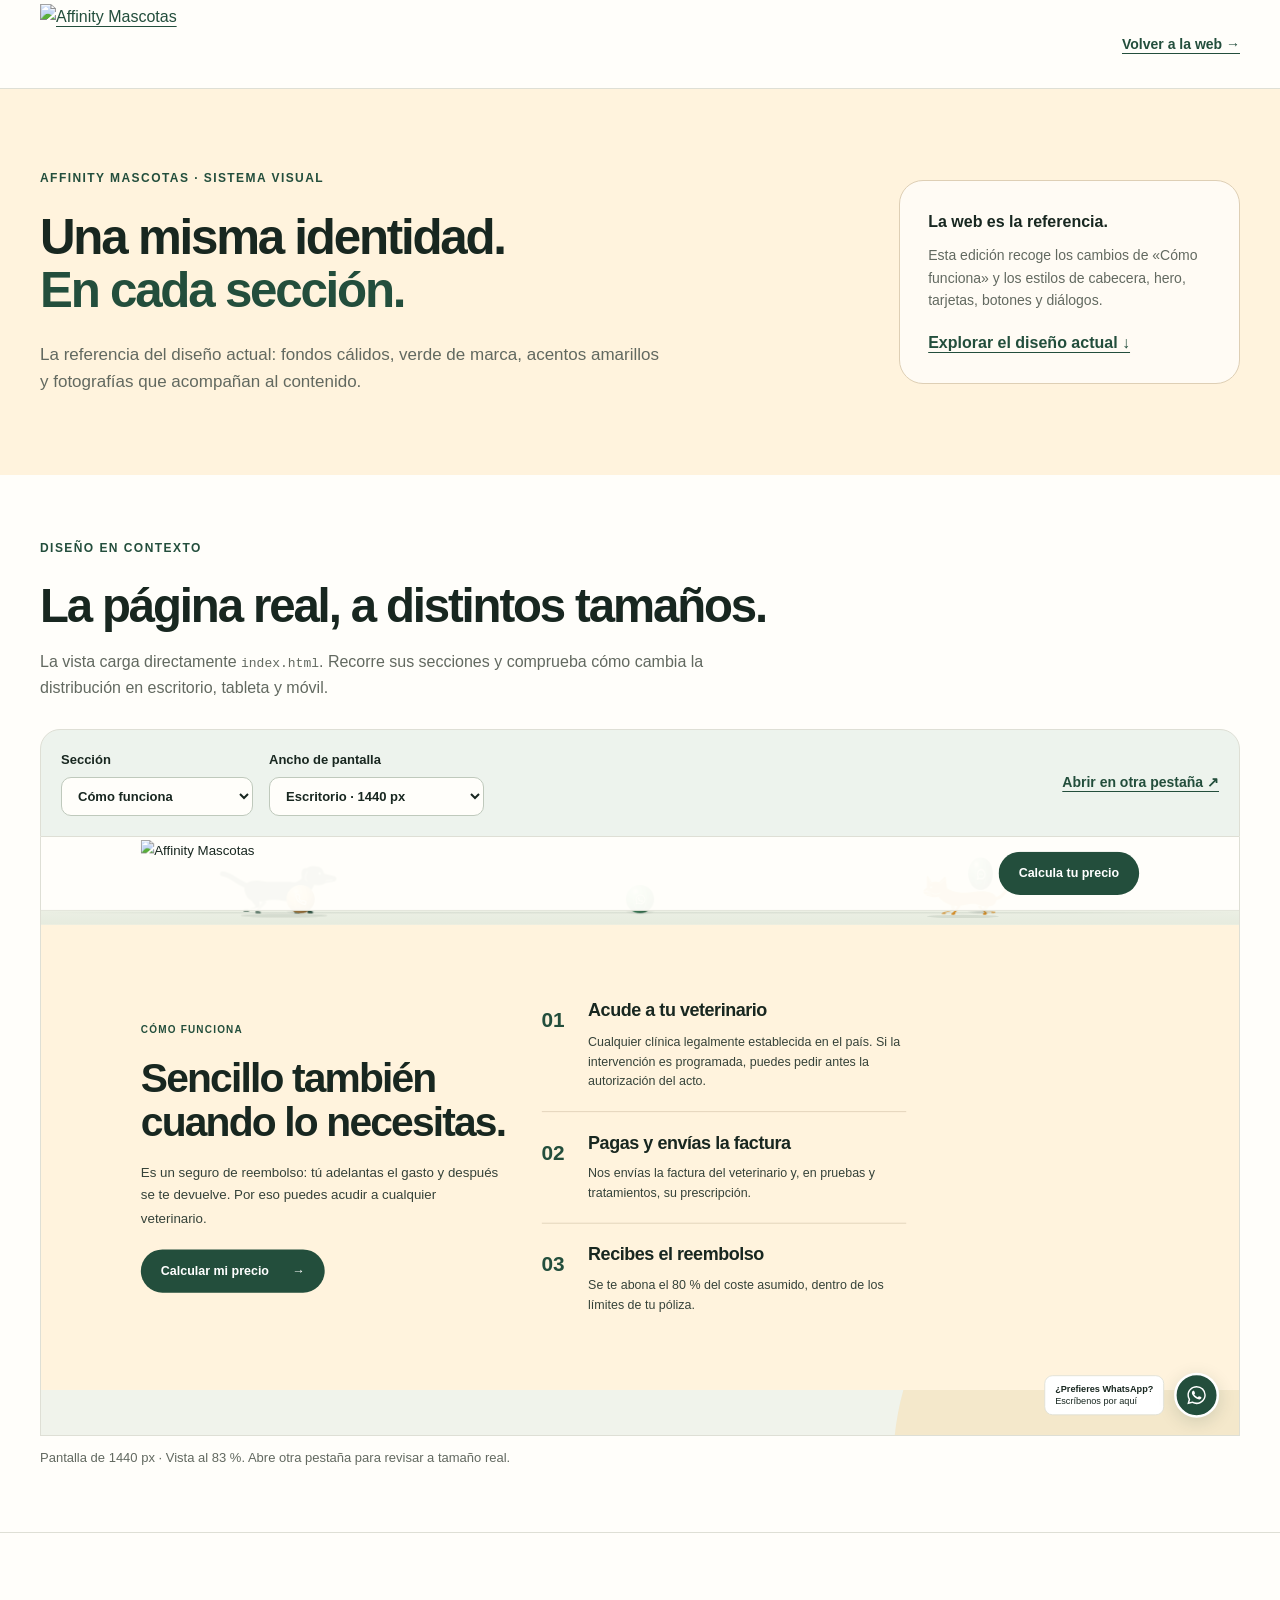
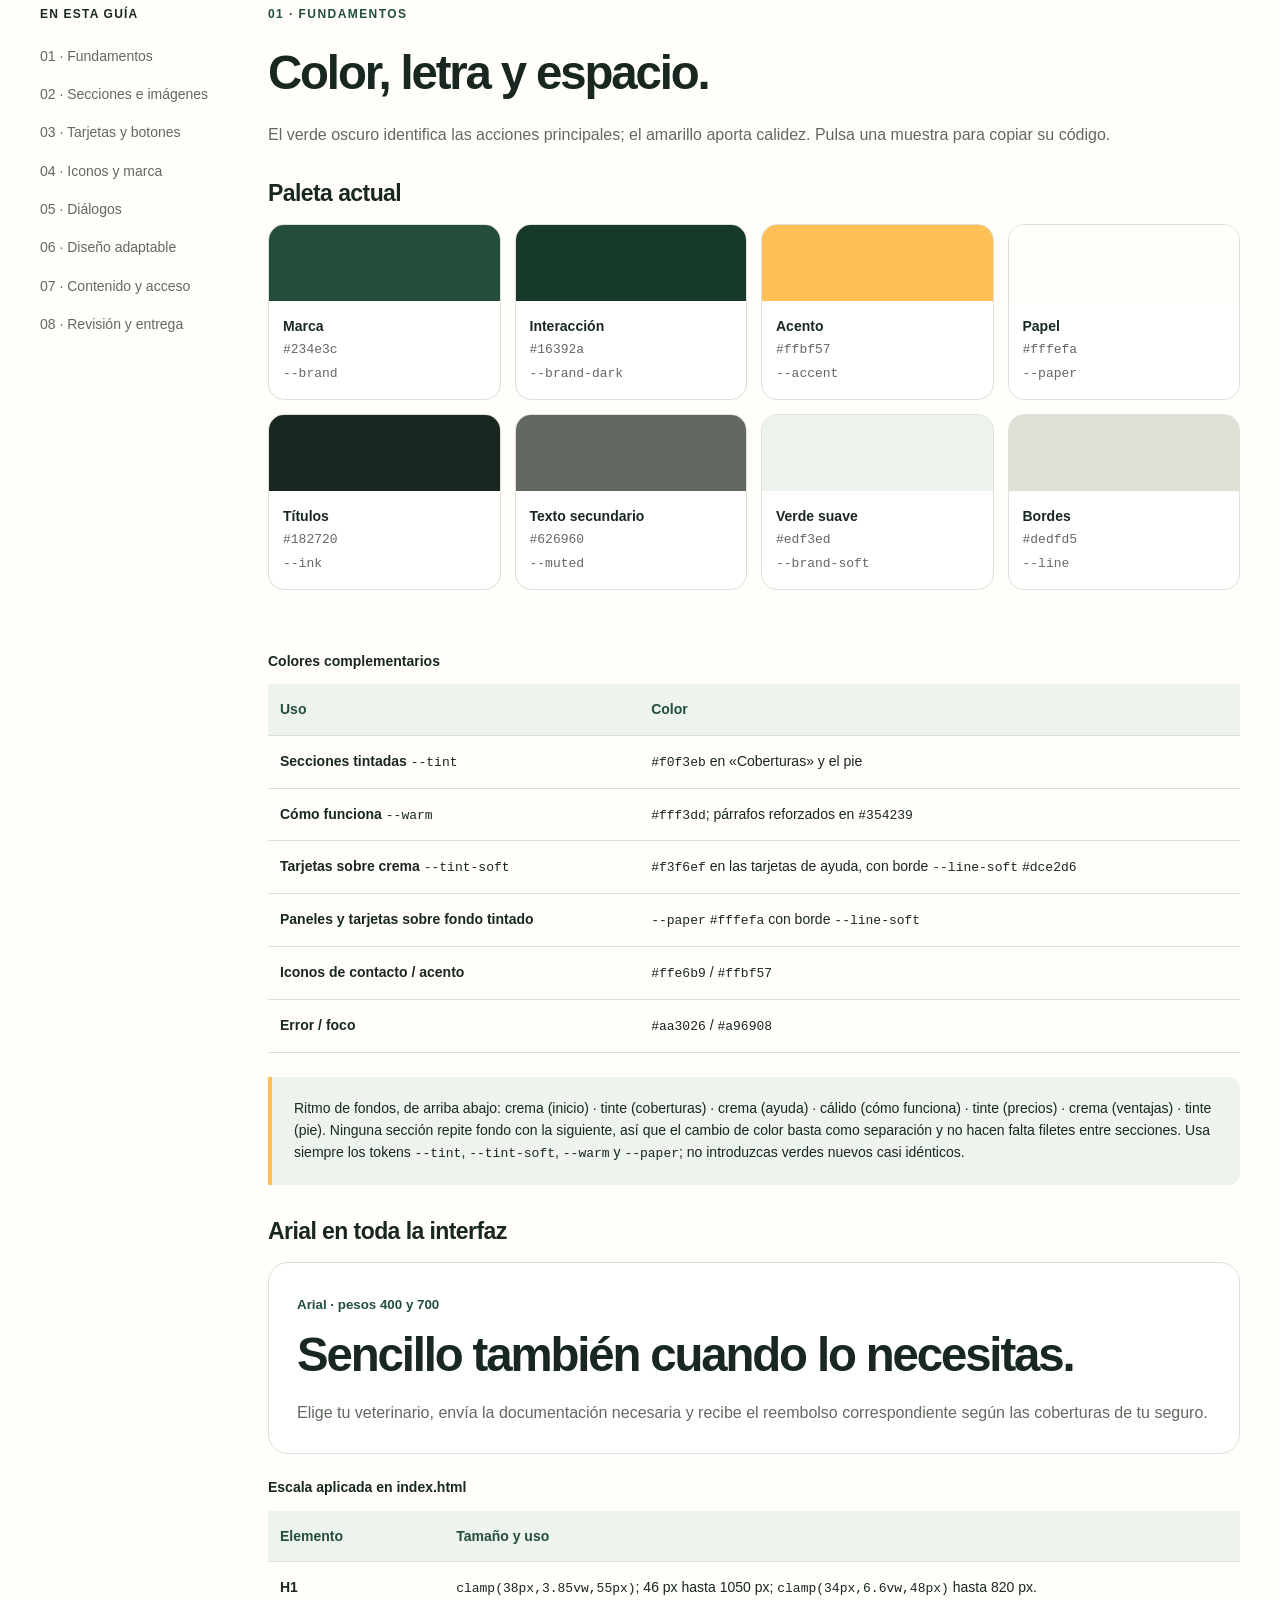
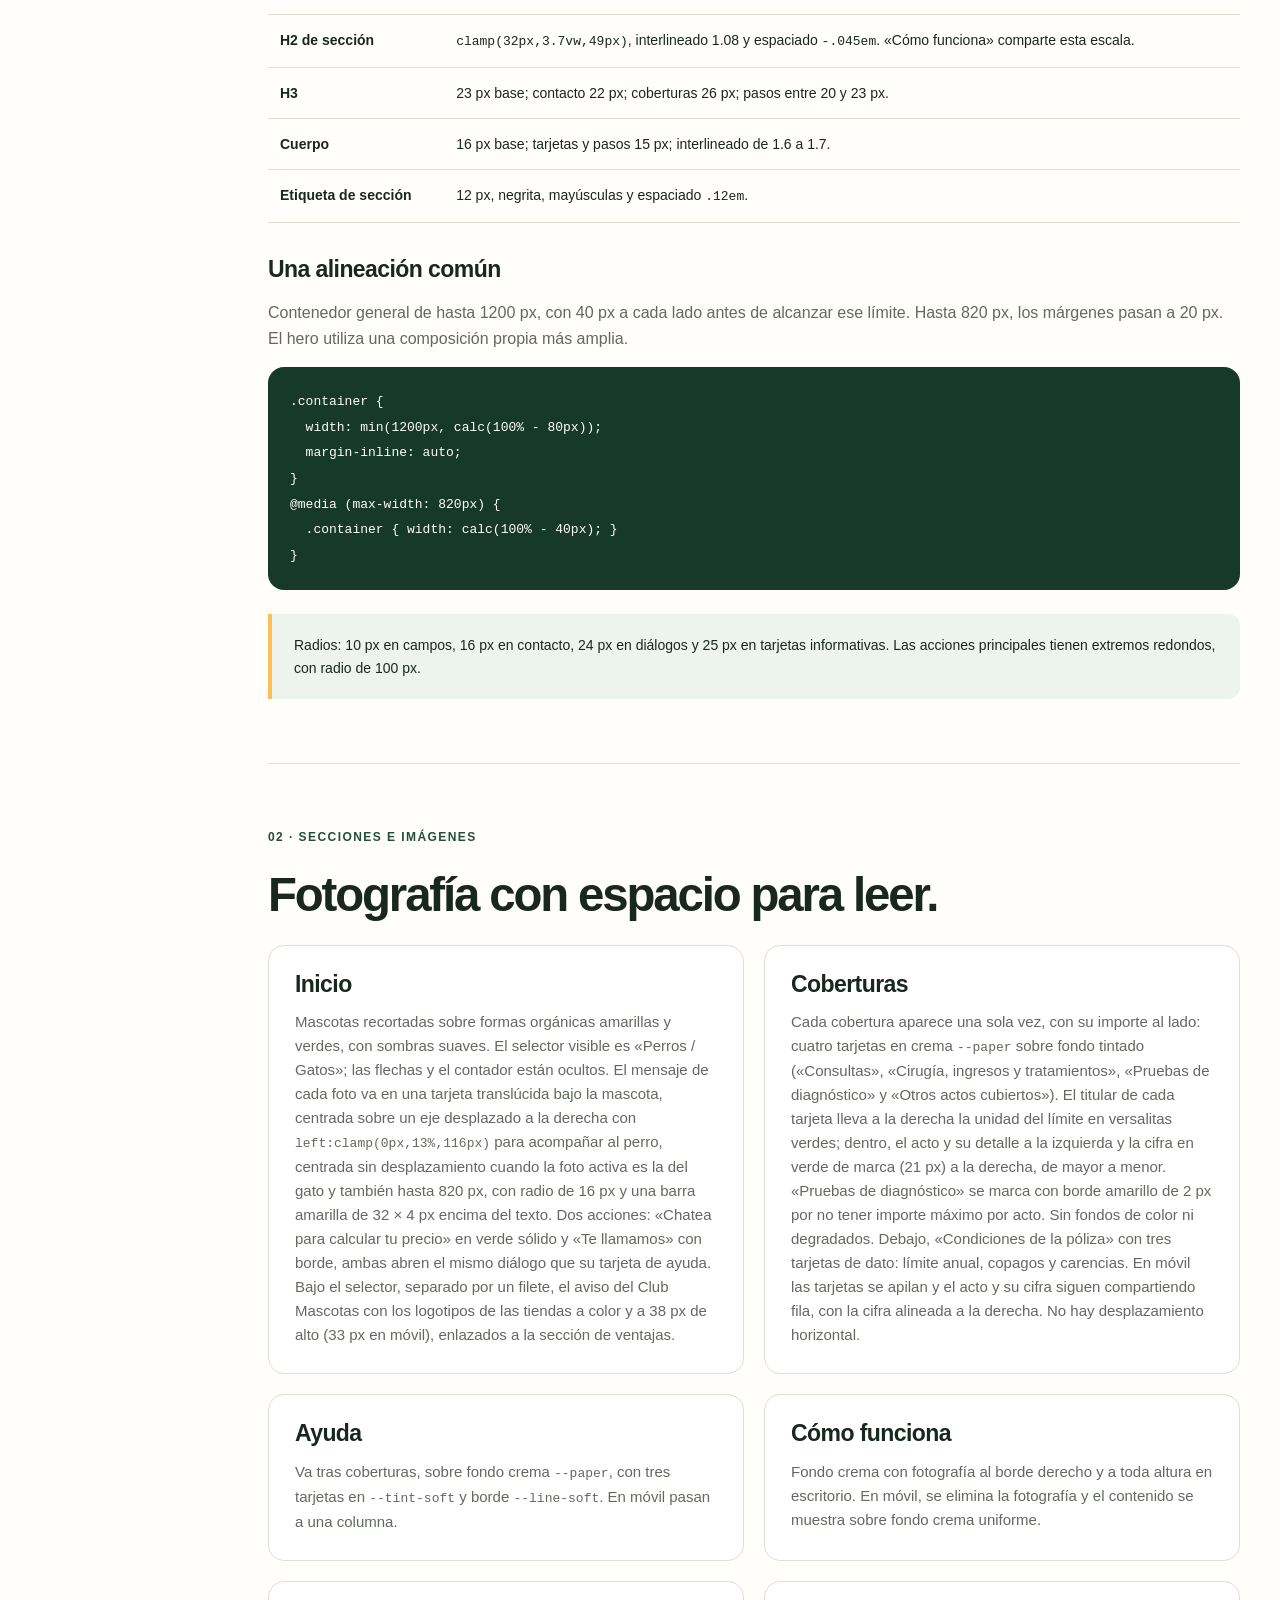
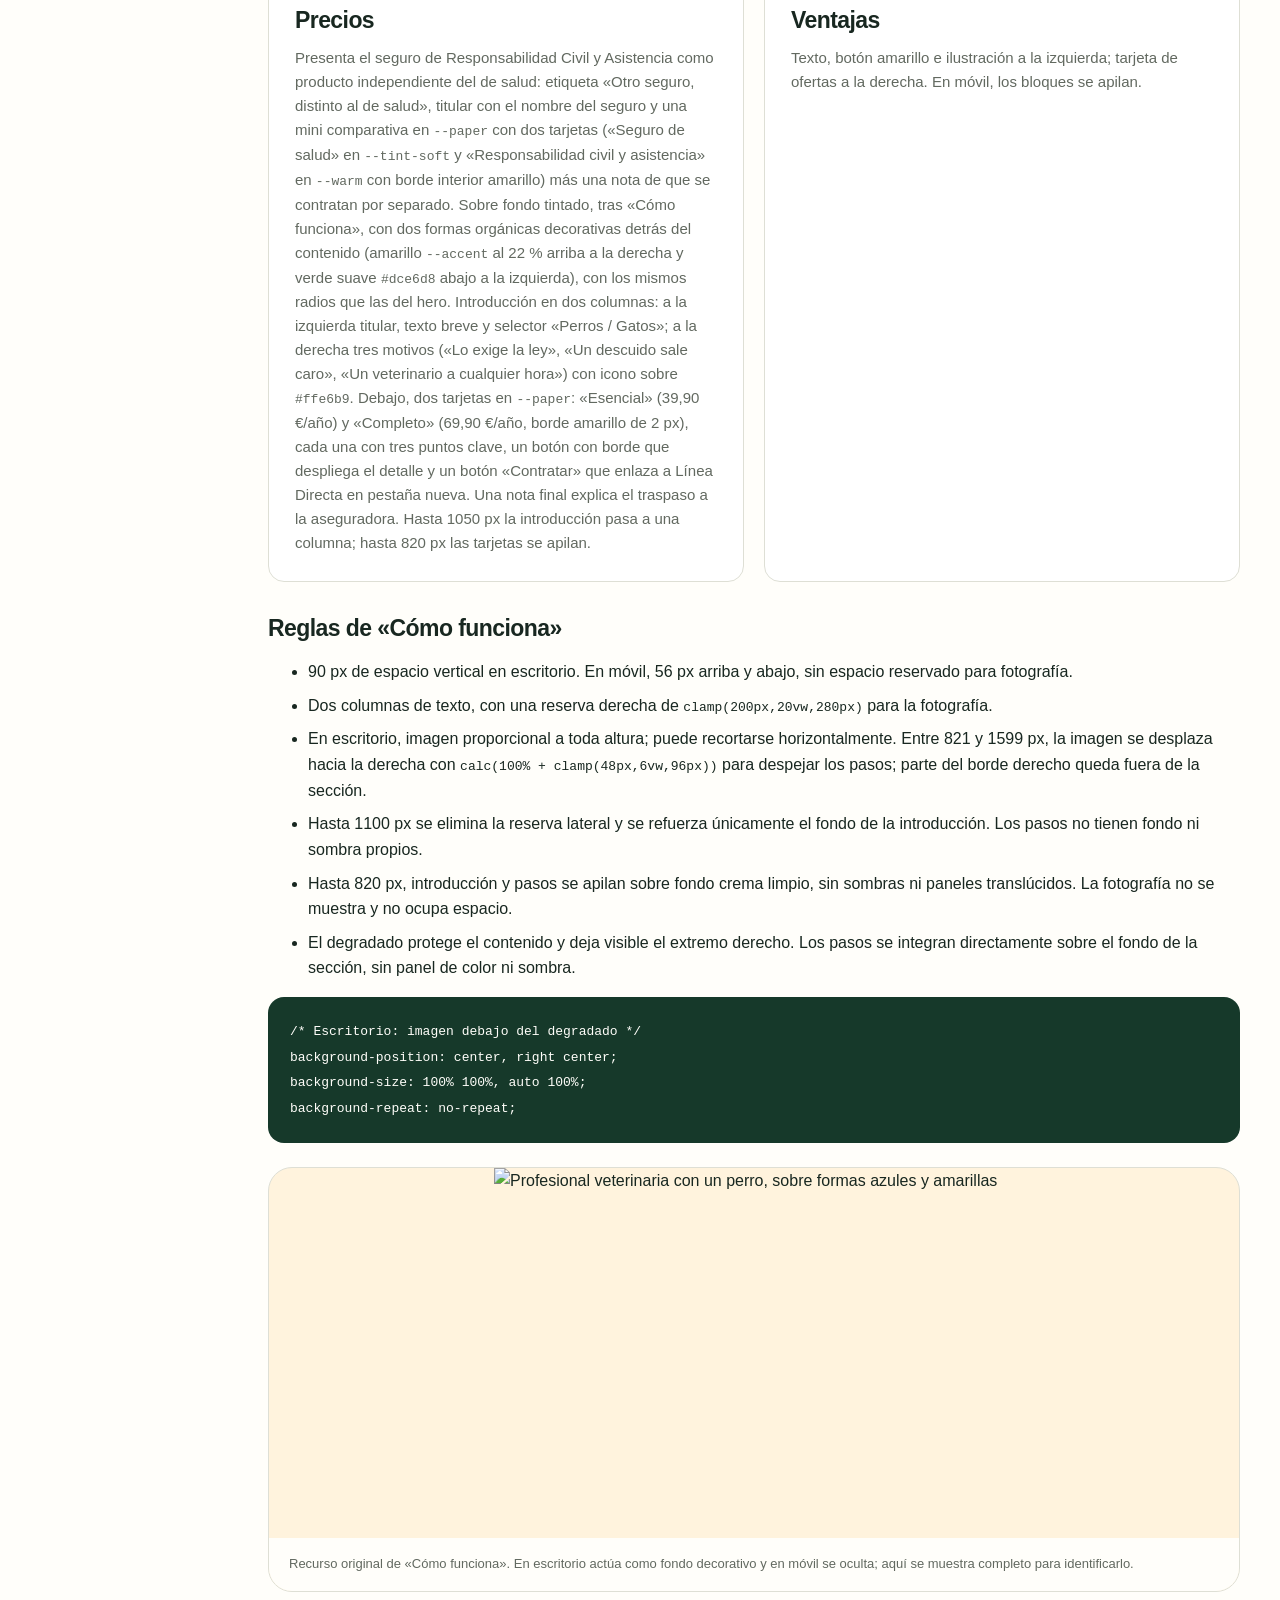
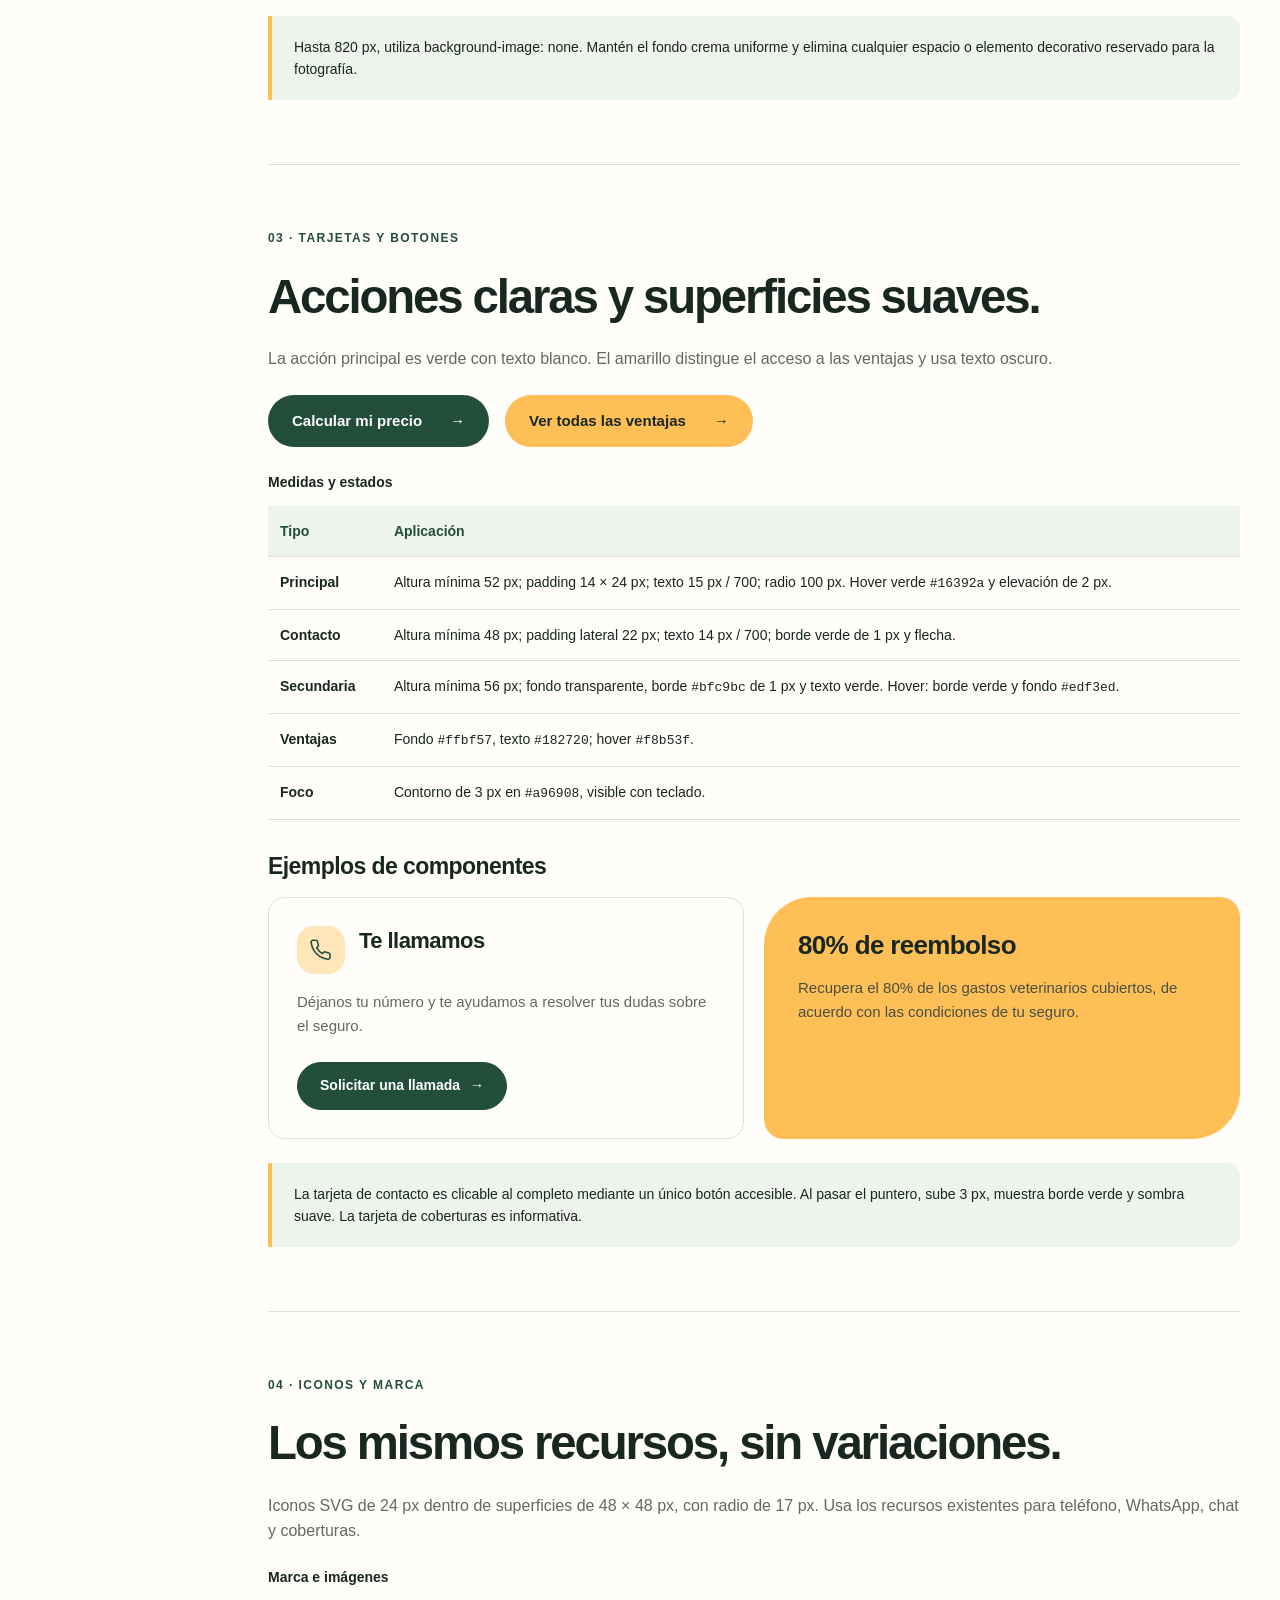
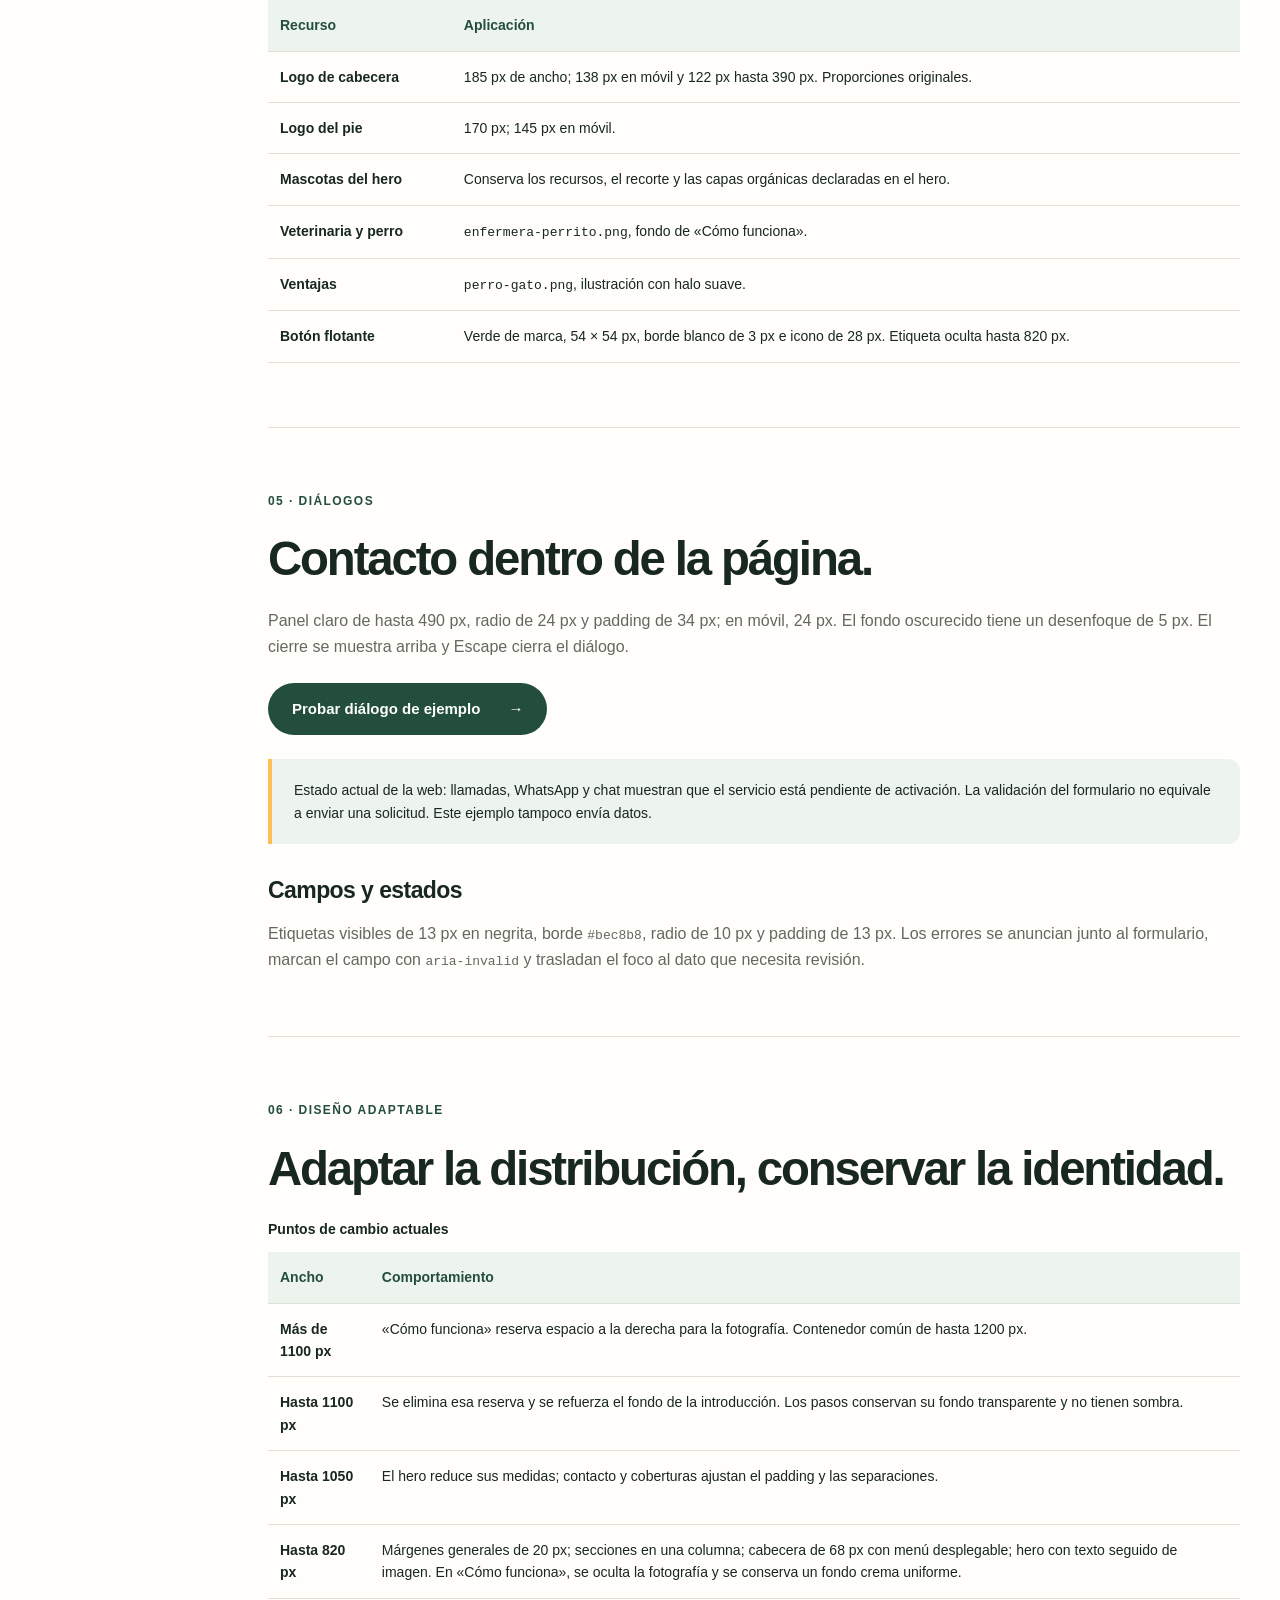
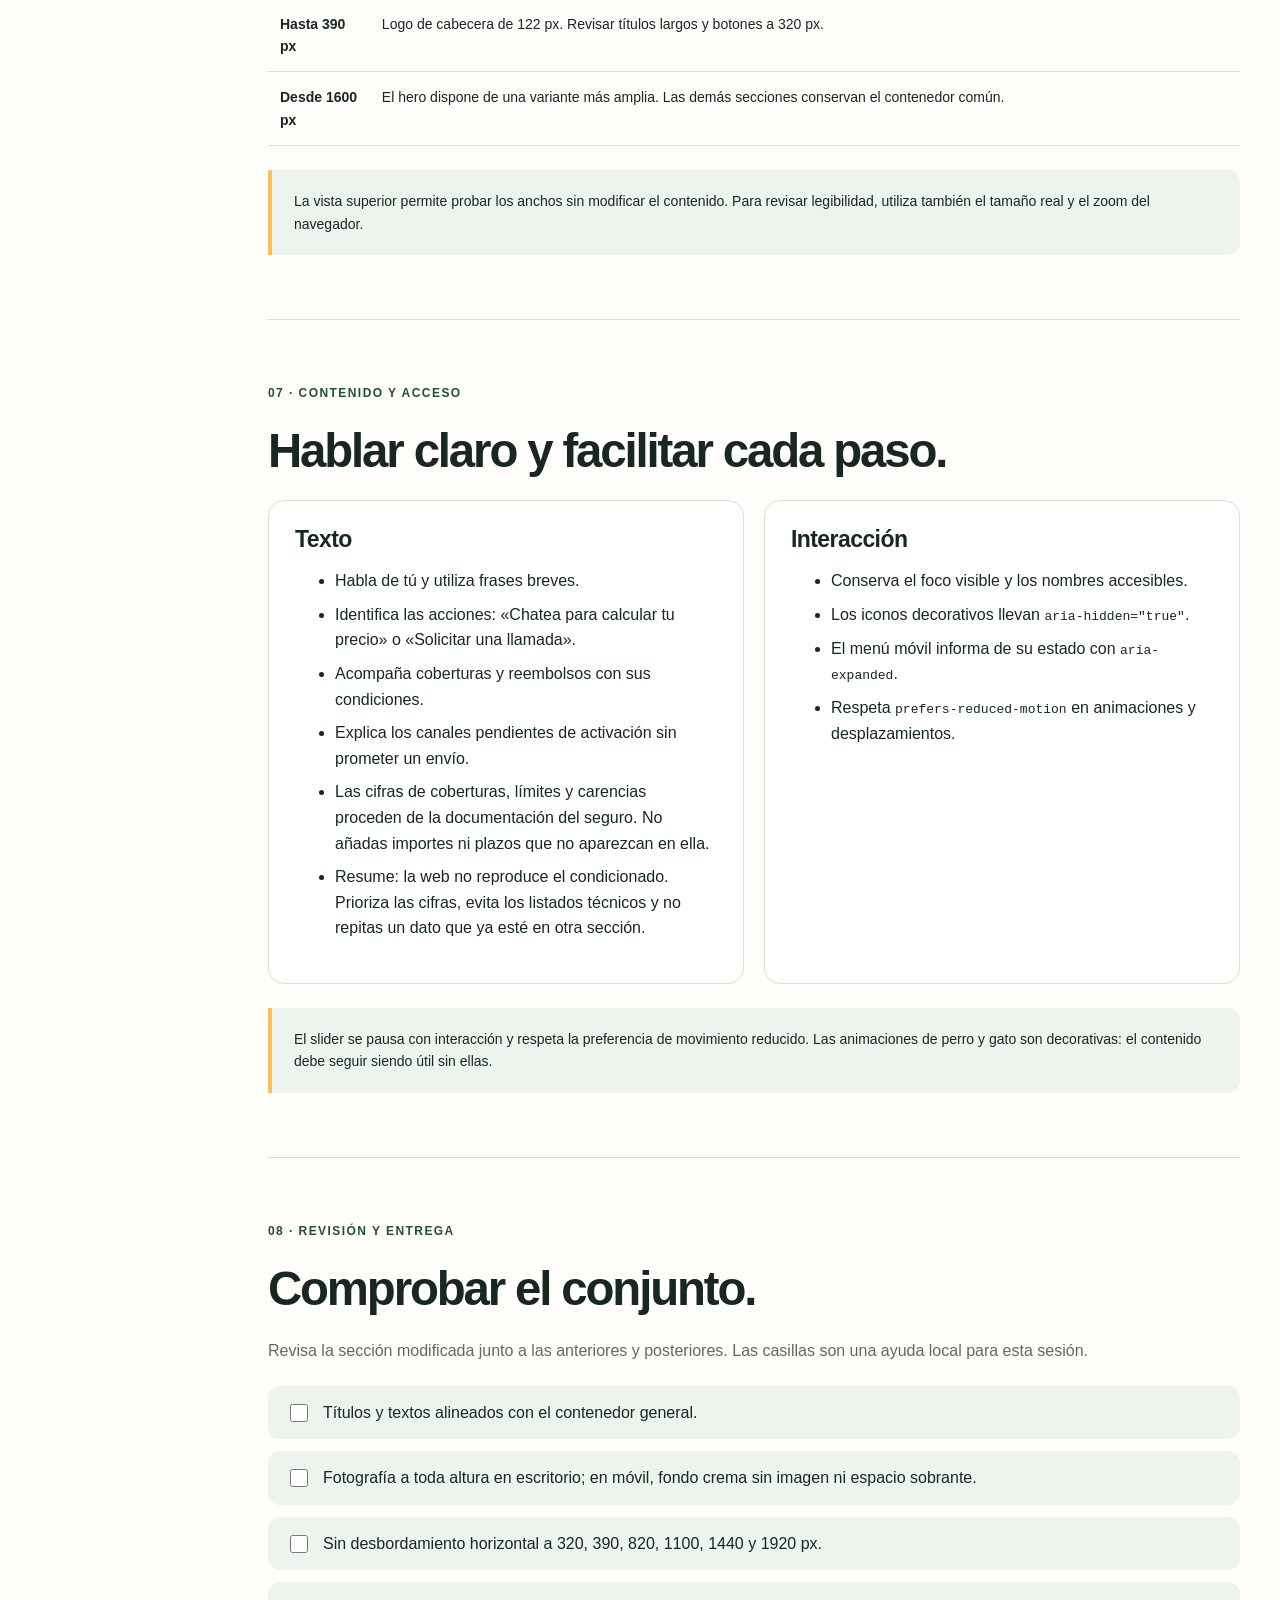
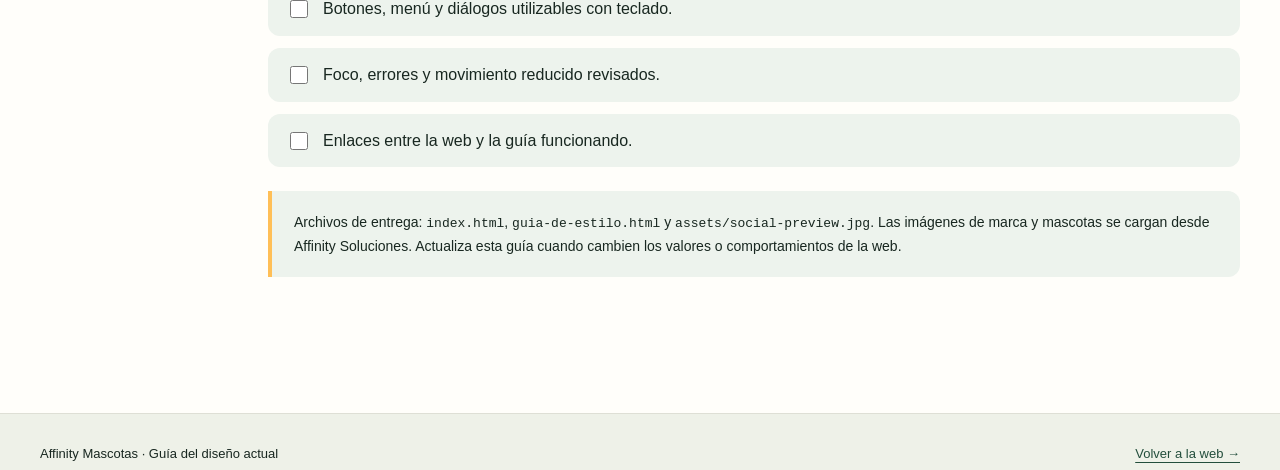
==== guia-de-estilo.html @ 31729f50 "Add the liability and assistance insurance section Adds a "Precios" section below "Cómo funciona" pr" ====
<!doctype html>
<html lang="es">
<head>
<meta charset="utf-8">
<meta name="viewport" content="width=device-width,initial-scale=1">
<meta name="description" content="Sistema visual actual de Affinity Mascotas: colores, tipografía, componentes, imágenes y diseño adaptable.">
<meta name="robots" content="noindex,follow">
<meta name="theme-color" content="#234e3c">
<title>Guía de estilo | Affinity Mascotas</title>
<link rel="icon" href="https://www.affinitysoluciones.com/wp-content/uploads/2026/09/A-Mascotas_256_256_fa_si.png">
<style>
:root{--ink:#182720;--muted:#626960;--brand:#234e3c;--brand-dark:#16392a;--brand-soft:#edf3ed;--accent:#ffbf57;--paper:#fffefa;--line:#dedfd5;--cream:#fff3dd;--container:1200px}
*{box-sizing:border-box}html{scroll-behavior:smooth;scroll-padding-top:112px}body{margin:0;background:var(--paper);color:var(--ink);font:16px/1.6 Arial,sans-serif}h1,h2,h3,p,figure{margin:0}h1,h2,h3{line-height:1.08;letter-spacing:-.045em}h1{font-size:clamp(38px,3.85vw,55px)}h2{font-size:clamp(32px,3.7vw,49px)}h3{font-size:23px;letter-spacing:-.025em}p{color:var(--muted)}a{color:var(--brand);text-underline-offset:4px}img{display:block;max-width:100%;height:auto}button,select,input{font:inherit}button{cursor:pointer}:is(a,button,select,input):focus-visible{outline:3px solid #a96908;outline-offset:5px}code{font:13px/1.6 Consolas,monospace;overflow-wrap:anywhere}pre{padding:22px;background:var(--brand-dark);color:var(--paper);border-radius:16px;overflow:auto}pre code{white-space:pre;overflow-wrap:normal}.container{width:min(var(--container),calc(100% - 80px));margin-inline:auto}.site-header{position:sticky;top:0;z-index:10;background:rgba(255,254,250,.97);border-bottom:1px solid var(--line)}.header-inner{min-height:88px;display:flex;align-items:center;justify-content:space-between;gap:24px}.brand-logo{width:185px}.header-link{font-size:14px;font-weight:700}.eyebrow{margin-bottom:22px;color:var(--brand);font-size:12px;font-weight:700;letter-spacing:.12em;text-transform:uppercase}.guide-hero{padding:80px 0;background:var(--cream)}.hero-row{display:grid;grid-template-columns:1.4fr .6fr;gap:64px;align-items:center}.guide-hero h1 span{color:var(--brand)}.lead{margin-top:24px;max-width:630px;font-size:17px}.hero-note{padding:28px;border:1px solid #decfb5;border-radius:24px;background:rgba(255,254,250,.8)}.hero-note strong{display:block;margin-bottom:10px}.hero-note p{font-size:14px}.hero-note a{display:inline-block;margin-top:18px;font-weight:700}.preview-section{padding:64px 0;border-bottom:1px solid var(--line)}.section-intro{max-width:740px;margin:18px 0 28px}.toolbar{display:flex;flex-wrap:wrap;align-items:end;gap:16px;padding:20px;border:1px solid var(--line);border-radius:20px 20px 0 0;background:var(--brand-soft)}.toolbar label{display:grid;gap:6px;font-size:13px;font-weight:700}.toolbar select{padding:10px 12px;border:1px solid #bfc9bc;border-radius:10px;background:var(--paper);color:var(--ink);max-width:100%}.toolbar a{margin-left:auto;align-self:center;font-weight:700;font-size:14px}.preview-stage{position:relative;overflow:hidden;border:1px solid var(--line);border-top:0;background:#f0f3eb;height:720px}.preview-frame{display:block;width:100%;height:720px;border:0;transform-origin:top left;background:var(--paper)}.caption{margin-top:12px;font-size:13px}.guide-shell{display:grid;grid-template-columns:180px minmax(0,1fr);gap:48px;padding-block:72px}.contents{position:sticky;top:112px;align-self:start}.contents strong{display:block;margin-bottom:12px;font-size:12px;letter-spacing:.1em;text-transform:uppercase}.contents a{display:block;padding:8px 0;color:var(--muted);text-decoration:none;font-size:14px}.contents a:hover{color:var(--brand);text-decoration:underline}.guide-content{min-width:0}.guide-section{padding-bottom:64px;scroll-margin-top:112px}.guide-section+.guide-section{padding-top:64px;border-top:1px solid var(--line)}.guide-section>h2{margin-bottom:24px}.subsection{margin-top:34px}.subsection h3{margin-bottom:18px}.token-grid{display:grid;grid-template-columns:repeat(4,minmax(0,1fr));gap:14px}.color-token{padding:0;overflow:hidden;text-align:left;background:#fff;border:1px solid var(--line);border-radius:16px;color:var(--ink)}.color-token:hover{border-color:var(--brand)}.swatch{display:block;height:76px;background:var(--swatch)}.token-copy{display:block;padding:14px}.token-copy strong,.token-copy code{display:block}.token-copy strong{font-size:14px}.token-copy code{margin-top:3px;color:var(--muted)}.note{padding:20px 22px;border-left:4px solid var(--accent);background:var(--brand-soft);border-radius:0 12px 12px 0;margin-top:24px;font-size:14px;color:var(--ink)}.type-board{padding:28px;border:1px solid var(--line);border-radius:20px;background:#fff}.type-large{font-size:clamp(32px,3.7vw,49px);font-weight:700;line-height:1.08;letter-spacing:-.045em;color:var(--ink);margin:12px 0 20px}.type-board small{color:var(--brand);font-weight:700}.table-wrap{overflow:auto;margin-top:22px}table{width:100%;border-collapse:collapse;text-align:left;font-size:14px}caption{text-align:left;margin-bottom:12px;font-weight:700}th,td{padding:14px 12px;border-bottom:1px solid var(--line);vertical-align:top}th{background:var(--brand-soft);color:var(--brand)}td:first-child{font-weight:700}.card-grid{display:grid;grid-template-columns:repeat(2,minmax(0,1fr));gap:20px}.spec-card{padding:26px;border:1px solid var(--line);border-radius:16px;background:#fff}.spec-card h3{margin-bottom:14px}.spec-card p{font-size:15px}li+li{margin-top:8px}.button-row{display:flex;flex-wrap:wrap;gap:16px;margin:24px 0}.btn{display:inline-flex;align-items:center;justify-content:center;gap:28px;min-height:52px;padding:14px 24px;border:0;border-radius:100px;background:var(--brand);color:#fff;font-weight:700;font-size:15px;text-decoration:none;transition:background .2s,transform .2s}.btn:hover{background:var(--brand-dark);transform:translateY(-2px)}.btn-accent{background:var(--accent);color:var(--ink)}.btn-accent:hover{background:#f8b53f}.btn-contact{min-height:48px;padding:0 22px;gap:10px;border:1px solid var(--brand);font-size:14px}.contact-demo{position:relative;display:flex;flex-direction:column;padding:28px;background:var(--paper);border:1px solid #dce2d6;border-radius:16px;transition:transform .2s,box-shadow .2s,border-color .2s}.contact-demo:hover{transform:translateY(-3px);border-color:var(--brand);box-shadow:0 20px 42px -26px rgba(22,57,42,.55)}.contact-demo:focus-within{border-color:var(--brand);box-shadow:0 0 0 3px rgba(35,78,60,.16)}.contact-demo .btn{align-self:start;margin-top:auto}.contact-demo .btn:before{content:'';position:absolute;inset:0;border-radius:16px}.contact-demo .btn:hover{transform:none}.contact-demo p{font-size:15px;margin-bottom:24px}.contact-demo-top{display:flex;align-items:center;gap:14px;margin-bottom:16px}.contact-demo h3{font-size:22px}.contact-icon{display:inline-grid;place-items:center;width:48px;height:48px;flex-shrink:0;border-radius:17px;background:#ffe6b9;color:var(--brand)}.contact-icon svg{width:24px;height:24px;fill:none;stroke:currentColor;stroke-width:1.6;stroke-linecap:round;stroke-linejoin:round}.contact-demo:hover .contact-icon{background:var(--accent)}.info-demo{padding:34px;background:var(--accent);border-radius:48px 20px 48px 20px}.info-demo h3{font-size:26px;margin-bottom:17px}.info-demo p{color:#475044;font-size:15px}.asset{margin-top:24px;border:1px solid var(--line);border-radius:24px;overflow:hidden;background:var(--cream)}.asset img{width:min(100%,520px);margin-inline:auto}.asset figcaption{padding:16px 20px;background:var(--paper);font-size:13px;color:var(--muted)}.checklist{display:grid;gap:12px;margin-top:22px}.checklist label{display:flex;align-items:start;gap:12px;padding:14px 18px;background:var(--brand-soft);border-radius:12px}.checklist input{width:18px;height:18px;margin-top:4px;accent-color:var(--brand);flex-shrink:0}.guide-footer{padding:30px 0;background:#eef1e8;border-top:1px solid var(--line)}.footer-inner{display:flex;justify-content:space-between;gap:20px;flex-wrap:wrap;font-size:13px}.dialog{width:min(490px,calc(100% - 32px));padding:34px;border:0;border-radius:24px;color:var(--ink);background:var(--paper);box-shadow:0 30px 100px #102b3440;max-height:90dvh;overflow:auto}.dialog::backdrop{background:#14291fc0;backdrop-filter:blur(5px)}.dialog h2{font-size:32px;margin:20px 0}.dialog p{font-size:15px;margin-bottom:22px}.dialog-close{display:block;margin:0 0 20px auto;border:0;background:none;color:var(--muted);min-height:36px;font-size:13px}.dialog form{display:grid;gap:10px}.dialog label{font-size:13px;font-weight:700}.dialog input{min-width:0;width:100%;padding:13px;background:#fff;border:1px solid #bec8b8;border-radius:10px}.dialog form .btn{margin-top:12px}.status{min-height:24px;font-size:14px;color:var(--brand);margin-top:14px}.status[data-state="error"]{color:#aa3026}.skip-link{position:absolute;top:-100px;left:16px;padding:12px 18px;background:var(--brand);color:#fff;z-index:20}.skip-link:focus{top:12px}
@media(max-width:1050px){.guide-shell{grid-template-columns:150px minmax(0,1fr);gap:28px}.hero-row{gap:32px}.token-grid{grid-template-columns:repeat(2,minmax(0,1fr))}.card-grid{grid-template-columns:1fr}}
@media(max-width:820px){html{scroll-padding-top:90px}.container{width:calc(100% - 40px)}.header-inner{min-height:68px;gap:16px}.brand-logo{width:138px}.header-link{font-size:12px}.guide-hero{padding:55px 0}.hero-row{grid-template-columns:1fr;gap:28px}.guide-hero h1{font-size:clamp(34px,6.6vw,48px)}.preview-section{padding:48px 0}.toolbar{padding:16px}.toolbar label{width:100%}.toolbar a{margin-left:0}.guide-shell{display:block;padding-block:40px}.contents{position:static;display:flex;gap:6px 16px;flex-wrap:wrap;padding-bottom:32px}.contents strong{width:100%;margin-bottom:0}.contents a{padding:4px 0}.guide-section{scroll-margin-top:90px;padding-bottom:44px}.guide-section+.guide-section{padding-top:44px}.type-board,.spec-card,.info-demo,.contact-demo{padding:24px}.dialog{padding:24px}.button-row{align-items:stretch;flex-direction:column}.btn{gap:16px}.token-copy{padding:12px}}
@media(prefers-reduced-motion:reduce){html{scroll-behavior:auto}*,*:before,*:after{animation:none!important;transition:none!important}}
</style>
</head>
<body>
<a class="skip-link" href="#fundamentos">Saltar a la guía</a>
<header class="site-header"><div class="container header-inner"><a href="index.html" aria-label="Affinity Mascotas: volver a la web"><img class="brand-logo" src="https://www.affinitysoluciones.com/wp-content/uploads/2026/09/logo_mascota.png" alt="Affinity Mascotas" width="700" height="300"></a><a class="header-link" href="index.html">Volver a la web →</a></div></header>
<main>
<section class="guide-hero"><div class="container hero-row"><div><p class="eyebrow">Affinity Mascotas · Sistema visual</p><h1>Una misma identidad.<br><span>En cada sección.</span></h1><p class="lead">La referencia del diseño actual: fondos cálidos, verde de marca, acentos amarillos y fotografías que acompañan al contenido.</p></div><aside class="hero-note"><strong>La web es la referencia.</strong><p>Esta edición recoge los cambios de «Cómo funciona» y los estilos de cabecera, hero, tarjetas, botones y diálogos.</p><a href="#vista-previa">Explorar el diseño actual ↓</a></aside></div></section>
<section class="preview-section" id="vista-previa"><div class="container"><p class="eyebrow">Diseño en contexto</p><h2>La página real, a distintos tamaños.</h2><p class="section-intro">La vista carga directamente <code>index.html</code>. Recorre sus secciones y comprueba cómo cambia la distribución en escritorio, tableta y móvil.</p><div class="toolbar"><label for="preview-section">Sección<select id="preview-section"><option value="como-funciona">Cómo funciona</option><option value="precios">Precios</option><option value="inicio">Inicio</option><option value="ayuda">Atención personalizada</option><option value="informacion">Coberturas</option><option value="descuentos">Ventajas</option></select></label><label for="preview-width">Ancho de pantalla<select id="preview-width"><option value="1440">Escritorio · 1440 px</option><option value="1920">Escritorio amplio · 1920 px</option><option value="1100">Tableta horizontal · 1100 px</option><option value="820">Tableta · 820 px</option><option value="390">Móvil · 390 px</option><option value="320">Móvil pequeño · 320 px</option><option value="auto">Ancho disponible</option></select></label><a id="preview-open" href="index.html#como-funciona" target="_blank" rel="noopener">Abrir en otra pestaña ↗</a></div><div class="preview-stage" id="preview-stage"><iframe class="preview-frame" id="preview-frame" title="Vista interactiva de la web Affinity Mascotas" src="index.html" loading="lazy"></iframe></div><p class="caption" id="preview-caption" aria-live="polite">Abre la página en otra pestaña para verla a tamaño real.</p><noscript><p>Los selectores requieren JavaScript. <a href="index.html#como-funciona">Abrir la página actual</a>.</p></noscript></div></section>
<div class="container guide-shell"><nav class="contents" aria-label="Índice de la guía"><strong>En esta guía</strong><a href="#fundamentos">01 · Fundamentos</a><a href="#seccion">02 · Secciones e imágenes</a><a href="#tarjetas">03 · Tarjetas y botones</a><a href="#iconos">04 · Iconos y marca</a><a href="#dialogos">05 · Diálogos</a><a href="#responsive">06 · Diseño adaptable</a><a href="#contenido">07 · Contenido y acceso</a><a href="#entrega">08 · Revisión y entrega</a></nav><div class="guide-content">
<section class="guide-section" id="fundamentos"><p class="eyebrow">01 · Fundamentos</p><h2>Color, letra y espacio.</h2><p>El verde oscuro identifica las acciones principales; el amarillo aporta calidez. Pulsa una muestra para copiar su código.</p><div class="subsection"><h3>Paleta actual</h3><div class="token-grid">
<button class="color-token" type="button" data-copy="#234e3c" aria-label="Copiar verde de marca #234e3c"><span class="swatch" style="--swatch:#234e3c"></span><span class="token-copy"><strong>Marca</strong><code>#234e3c</code><code>--brand</code></span></button>
<button class="color-token" type="button" data-copy="#16392a" aria-label="Copiar verde de interacción #16392a"><span class="swatch" style="--swatch:#16392a"></span><span class="token-copy"><strong>Interacción</strong><code>#16392a</code><code>--brand-dark</code></span></button>
<button class="color-token" type="button" data-copy="#ffbf57" aria-label="Copiar amarillo #ffbf57"><span class="swatch" style="--swatch:#ffbf57"></span><span class="token-copy"><strong>Acento</strong><code>#ffbf57</code><code>--accent</code></span></button>
<button class="color-token" type="button" data-copy="#fffefa" aria-label="Copiar papel #fffefa"><span class="swatch" style="--swatch:#fffefa"></span><span class="token-copy"><strong>Papel</strong><code>#fffefa</code><code>--paper</code></span></button>
<button class="color-token" type="button" data-copy="#182720" aria-label="Copiar tinta #182720"><span class="swatch" style="--swatch:#182720"></span><span class="token-copy"><strong>Títulos</strong><code>#182720</code><code>--ink</code></span></button>
<button class="color-token" type="button" data-copy="#626960" aria-label="Copiar texto secundario #626960"><span class="swatch" style="--swatch:#626960"></span><span class="token-copy"><strong>Texto secundario</strong><code>#626960</code><code>--muted</code></span></button>
<button class="color-token" type="button" data-copy="#edf3ed" aria-label="Copiar verde suave #edf3ed"><span class="swatch" style="--swatch:#edf3ed"></span><span class="token-copy"><strong>Verde suave</strong><code>#edf3ed</code><code>--brand-soft</code></span></button>
<button class="color-token" type="button" data-copy="#dedfd5" aria-label="Copiar borde #dedfd5"><span class="swatch" style="--swatch:#dedfd5"></span><span class="token-copy"><strong>Bordes</strong><code>#dedfd5</code><code>--line</code></span></button>
</div><p class="status" id="copy-status" role="status"></p><div class="table-wrap"><table><caption>Colores complementarios</caption><thead><tr><th scope="col">Uso</th><th scope="col">Color</th></tr></thead><tbody><tr><td>Secciones tintadas <code>--tint</code></td><td><code>#f0f3eb</code> en «Coberturas» y el pie</td></tr><tr><td>Cómo funciona <code>--warm</code></td><td><code>#fff3dd</code>; párrafos reforzados en <code>#354239</code></td></tr><tr><td>Tarjetas sobre crema <code>--tint-soft</code></td><td><code>#f3f6ef</code> en las tarjetas de ayuda, con borde <code>--line-soft</code> <code>#dce2d6</code></td></tr><tr><td>Paneles y tarjetas sobre fondo tintado</td><td><code>--paper</code> <code>#fffefa</code> con borde <code>--line-soft</code></td></tr><tr><td>Iconos de contacto / acento</td><td><code>#ffe6b9</code> / <code>#ffbf57</code></td></tr><tr><td>Error / foco</td><td><code>#aa3026</code> / <code>#a96908</code></td></tr></tbody></table></div><p class="note">Ritmo de fondos, de arriba abajo: crema (inicio) · tinte (coberturas) · crema (ayuda) · cálido (cómo funciona) · tinte (precios) · crema (ventajas) · tinte (pie). Ninguna sección repite fondo con la siguiente, así que el cambio de color basta como separación y no hacen falta filetes entre secciones. Usa siempre los tokens <code>--tint</code>, <code>--tint-soft</code>, <code>--warm</code> y <code>--paper</code>; no introduzcas verdes nuevos casi idénticos.</p></div>
<div class="subsection"><h3>Arial en toda la interfaz</h3><div class="type-board"><small>Arial · pesos 400 y 700</small><p class="type-large">Sencillo también cuando lo necesitas.</p><p>Elige tu veterinario, envía la documentación necesaria y recibe el reembolso correspondiente según las coberturas de tu seguro.</p></div><div class="table-wrap"><table><caption>Escala aplicada en index.html</caption><thead><tr><th scope="col">Elemento</th><th scope="col">Tamaño y uso</th></tr></thead><tbody><tr><td>H1</td><td><code>clamp(38px,3.85vw,55px)</code>; 46 px hasta 1050 px; <code>clamp(34px,6.6vw,48px)</code> hasta 820 px.</td></tr><tr><td>H2 de sección</td><td><code>clamp(32px,3.7vw,49px)</code>, interlineado 1.08 y espaciado <code>-.045em</code>. «Cómo funciona» comparte esta escala.</td></tr><tr><td>H3</td><td>23 px base; contacto 22 px; coberturas 26 px; pasos entre 20 y 23 px.</td></tr><tr><td>Cuerpo</td><td>16 px base; tarjetas y pasos 15 px; interlineado de 1.6 a 1.7.</td></tr><tr><td>Etiqueta de sección</td><td>12 px, negrita, mayúsculas y espaciado <code>.12em</code>.</td></tr></tbody></table></div></div>
<div class="subsection"><h3>Una alineación común</h3><p>Contenedor general de hasta 1200 px, con 40 px a cada lado antes de alcanzar ese límite. Hasta 820 px, los márgenes pasan a 20 px. El hero utiliza una composición propia más amplia.</p><pre><code>.container {
  width: min(1200px, calc(100% - 80px));
  margin-inline: auto;
}
@media (max-width: 820px) {
  .container { width: calc(100% - 40px); }
}</code></pre><p class="note">Radios: 10 px en campos, 16 px en contacto, 24 px en diálogos y 25 px en tarjetas informativas. Las acciones principales tienen extremos redondos, con radio de 100 px.</p></div></section>
<section class="guide-section" id="seccion"><p class="eyebrow">02 · Secciones e imágenes</p><h2>Fotografía con espacio para leer.</h2><div class="card-grid"><article class="spec-card"><h3>Inicio</h3><p>Mascotas recortadas sobre formas orgánicas amarillas y verdes, con sombras suaves. El selector visible es «Perros / Gatos»; las flechas y el contador están ocultos. El mensaje de cada foto va en una tarjeta translúcida bajo la mascota, centrada sobre un eje desplazado a la derecha con <code>left:clamp(0px,13%,116px)</code> para acompañar al perro, centrada sin desplazamiento cuando la foto activa es la del gato y también hasta 820 px, con radio de 16 px y una barra amarilla de 32 × 4 px encima del texto. Dos acciones: «Chatea para calcular tu precio» en verde sólido y «Te llamamos» con borde, ambas abren el mismo diálogo que su tarjeta de ayuda. Bajo el selector, separado por un filete, el aviso del Club Mascotas con los logotipos de las tiendas a color y a 38 px de alto (33 px en móvil), enlazados a la sección de ventajas.</p></article><article class="spec-card"><h3>Coberturas</h3><p>Cada cobertura aparece una sola vez, con su importe al lado: cuatro tarjetas en crema <code>--paper</code> sobre fondo tintado («Consultas», «Cirugía, ingresos y tratamientos», «Pruebas de diagnóstico» y «Otros actos cubiertos»). El titular de cada tarjeta lleva a la derecha la unidad del límite en versalitas verdes; dentro, el acto y su detalle a la izquierda y la cifra en verde de marca (21 px) a la derecha, de mayor a menor. «Pruebas de diagnóstico» se marca con borde amarillo de 2 px por no tener importe máximo por acto. Sin fondos de color ni degradados. Debajo, «Condiciones de la póliza» con tres tarjetas de dato: límite anual, copagos y carencias. En móvil las tarjetas se apilan y el acto y su cifra siguen compartiendo fila, con la cifra alineada a la derecha. No hay desplazamiento horizontal.</p></article><article class="spec-card"><h3>Ayuda</h3><p>Va tras coberturas, sobre fondo crema <code>--paper</code>, con tres tarjetas en <code>--tint-soft</code> y borde <code>--line-soft</code>. En móvil pasan a una columna.</p></article><article class="spec-card"><h3>Cómo funciona</h3><p>Fondo crema con fotografía al borde derecho y a toda altura en escritorio. En móvil, se elimina la fotografía y el contenido se muestra sobre fondo crema uniforme.</p></article><article class="spec-card"><h3>Precios</h3><p>Presenta el seguro de Responsabilidad Civil y Asistencia como producto independiente del de salud: etiqueta «Otro seguro, distinto al de salud», titular con el nombre del seguro y una mini comparativa en <code>--paper</code> con dos tarjetas («Seguro de salud» en <code>--tint-soft</code> y «Responsabilidad civil y asistencia» en <code>--warm</code> con borde interior amarillo) más una nota de que se contratan por separado. Sobre fondo tintado, tras «Cómo funciona», con dos formas orgánicas decorativas detrás del contenido (amarillo <code>--accent</code> al 22 % arriba a la derecha y verde suave <code>#dce6d8</code> abajo a la izquierda), con los mismos radios que las del hero. Introducción en dos columnas: a la izquierda titular, texto breve y selector «Perros / Gatos»; a la derecha tres motivos («Lo exige la ley», «Un descuido sale caro», «Un veterinario a cualquier hora») con icono sobre <code>#ffe6b9</code>. Debajo, dos tarjetas en <code>--paper</code>: «Esencial» (39,90 €/año) y «Completo» (69,90 €/año, borde amarillo de 2 px), cada una con tres puntos clave, un botón con borde que despliega el detalle y un botón «Contratar» que enlaza a Línea Directa en pestaña nueva. Una nota final explica el traspaso a la aseguradora. Hasta 1050 px la introducción pasa a una columna; hasta 820 px las tarjetas se apilan.</p></article><article class="spec-card"><h3>Ventajas</h3><p>Texto, botón amarillo e ilustración a la izquierda; tarjeta de ofertas a la derecha. En móvil, los bloques se apilan.</p></article></div><div class="subsection"><h3>Reglas de «Cómo funciona»</h3><ul><li>90 px de espacio vertical en escritorio. En móvil, 56 px arriba y abajo, sin espacio reservado para fotografía.</li><li>Dos columnas de texto, con una reserva derecha de <code>clamp(200px,20vw,280px)</code> para la fotografía.</li><li>En escritorio, imagen proporcional a toda altura; puede recortarse horizontalmente. Entre 821 y 1599 px, la imagen se desplaza hacia la derecha con <code>calc(100% + clamp(48px,6vw,96px))</code> para despejar los pasos; parte del borde derecho queda fuera de la sección.</li><li>Hasta 1100 px se elimina la reserva lateral y se refuerza únicamente el fondo de la introducción. Los pasos no tienen fondo ni sombra propios.</li><li>Hasta 820 px, introducción y pasos se apilan sobre fondo crema limpio, sin sombras ni paneles translúcidos. La fotografía no se muestra y no ocupa espacio.</li><li>El degradado protege el contenido y deja visible el extremo derecho. Los pasos se integran directamente sobre el fondo de la sección, sin panel de color ni sombra.</li></ul><pre><code>/* Escritorio: imagen debajo del degradado */
background-position: center, right center;
background-size: 100% 100%, auto 100%;
background-repeat: no-repeat;</code></pre><figure class="asset"><img src="https://www.affinitysoluciones.com/wp-content/uploads/2026/09/enfermera-perrito.png" alt="Profesional veterinaria con un perro, sobre formas azules y amarillas" width="1520" height="1080" loading="lazy"><figcaption>Recurso original de «Cómo funciona». En escritorio actúa como fondo decorativo y en móvil se oculta; aquí se muestra completo para identificarlo.</figcaption></figure><p class="note">Hasta 820 px, utiliza background-image: none. Mantén el fondo crema uniforme y elimina cualquier espacio o elemento decorativo reservado para la fotografía.</p></div></section>
<section class="guide-section" id="tarjetas"><p class="eyebrow">03 · Tarjetas y botones</p><h2>Acciones claras y superficies suaves.</h2><p>La acción principal es verde con texto blanco. El amarillo distingue el acceso a las ventajas y usa texto oscuro.</p><div class="button-row"><a class="btn" href="index.html#ayuda">Calcular mi precio <span aria-hidden="true">→</span></a><a class="btn btn-accent" href="index.html#descuentos">Ver todas las ventajas <span aria-hidden="true">→</span></a></div><div class="table-wrap"><table><caption>Medidas y estados</caption><thead><tr><th scope="col">Tipo</th><th scope="col">Aplicación</th></tr></thead><tbody><tr><td>Principal</td><td>Altura mínima 52 px; padding 14 × 24 px; texto 15 px / 700; radio 100 px. Hover verde <code>#16392a</code> y elevación de 2 px.</td></tr><tr><td>Contacto</td><td>Altura mínima 48 px; padding lateral 22 px; texto 14 px / 700; borde verde de 1 px y flecha.</td></tr><tr><td>Secundaria</td><td>Altura mínima 56 px; fondo transparente, borde <code>#bfc9bc</code> de 1 px y texto verde. Hover: borde verde y fondo <code>#edf3ed</code>.</td></tr><tr><td>Ventajas</td><td>Fondo <code>#ffbf57</code>, texto <code>#182720</code>; hover <code>#f8b53f</code>.</td></tr><tr><td>Foco</td><td>Contorno de 3 px en <code>#a96908</code>, visible con teclado.</td></tr></tbody></table></div><div class="subsection"><h3>Ejemplos de componentes</h3><div class="card-grid"><article class="contact-demo"><div class="contact-demo-top"><span class="contact-icon"><svg viewBox="0 0 24 24" aria-hidden="true"><path d="M21 16.6v2.7a1.9 1.9 0 0 1-2.1 1.9 18.7 18.7 0 0 1-8.2-2.9 18.4 18.4 0 0 1-5.7-5.7A18.7 18.7 0 0 1 2.1 4.4 1.9 1.9 0 0 1 4 2.3h2.7a1.9 1.9 0 0 1 1.9 1.7c.1 .9.3 1.8.7 2.7a1.9 1.9 0 0 1-.4 2L7.7 9.9a15.2 15.2 0 0 0 5.7 5.7l1.2-1.2a1.9 1.9 0 0 1 2-.4c.9.3 1.8.6 2.7.7A1.9 1.9 0 0 1 21 16.6Z"/></svg></span><h3>Te llamamos</h3></div><p>Déjanos tu número y te ayudamos a resolver tus dudas sobre el seguro.</p><button class="btn btn-contact" type="button" data-open-dialog aria-haspopup="dialog">Solicitar una llamada <span aria-hidden="true">→</span></button></article><article class="info-demo"><h3>80% de reembolso</h3><p>Recupera el 80% de los gastos veterinarios cubiertos, de acuerdo con las condiciones de tu seguro.</p></article></div><p class="note">La tarjeta de contacto es clicable al completo mediante un único botón accesible. Al pasar el puntero, sube 3 px, muestra borde verde y sombra suave. La tarjeta de coberturas es informativa.</p></div></section>
<section class="guide-section" id="iconos"><p class="eyebrow">04 · Iconos y marca</p><h2>Los mismos recursos, sin variaciones.</h2><p>Iconos SVG de 24 px dentro de superficies de 48 × 48 px, con radio de 17 px. Usa los recursos existentes para teléfono, WhatsApp, chat y coberturas.</p><div class="table-wrap"><table><caption>Marca e imágenes</caption><thead><tr><th scope="col">Recurso</th><th scope="col">Aplicación</th></tr></thead><tbody><tr><td>Logo de cabecera</td><td>185 px de ancho; 138 px en móvil y 122 px hasta 390 px. Proporciones originales.</td></tr><tr><td>Logo del pie</td><td>170 px; 145 px en móvil.</td></tr><tr><td>Mascotas del hero</td><td>Conserva los recursos, el recorte y las capas orgánicas declaradas en el hero.</td></tr><tr><td>Veterinaria y perro</td><td><code>enfermera-perrito.png</code>, fondo de «Cómo funciona».</td></tr><tr><td>Ventajas</td><td><code>perro-gato.png</code>, ilustración con halo suave.</td></tr><tr><td>Botón flotante</td><td>Verde de marca, 54 × 54 px, borde blanco de 3 px e icono de 28 px. Etiqueta oculta hasta 820 px.</td></tr></tbody></table></div></section>
<section class="guide-section" id="dialogos"><p class="eyebrow">05 · Diálogos</p><h2>Contacto dentro de la página.</h2><p>Panel claro de hasta 490 px, radio de 24 px y padding de 34 px; en móvil, 24 px. El fondo oscurecido tiene un desenfoque de 5 px. El cierre se muestra arriba y Escape cierra el diálogo.</p><div class="button-row"><button class="btn" type="button" data-open-dialog aria-haspopup="dialog">Probar diálogo de ejemplo <span aria-hidden="true">→</span></button></div><p class="note">Estado actual de la web: llamadas, WhatsApp y chat muestran que el servicio está pendiente de activación. La validación del formulario no equivale a enviar una solicitud. Este ejemplo tampoco envía datos.</p><div class="subsection"><h3>Campos y estados</h3><p>Etiquetas visibles de 13 px en negrita, borde <code>#bec8b8</code>, radio de 10 px y padding de 13 px. Los errores se anuncian junto al formulario, marcan el campo con <code>aria-invalid</code> y trasladan el foco al dato que necesita revisión.</p></div></section>
<section class="guide-section" id="responsive"><p class="eyebrow">06 · Diseño adaptable</p><h2>Adaptar la distribución, conservar la identidad.</h2><div class="table-wrap"><table><caption>Puntos de cambio actuales</caption><thead><tr><th scope="col">Ancho</th><th scope="col">Comportamiento</th></tr></thead><tbody><tr><td>Más de 1100 px</td><td>«Cómo funciona» reserva espacio a la derecha para la fotografía. Contenedor común de hasta 1200 px.</td></tr><tr><td>Hasta 1100 px</td><td>Se elimina esa reserva y se refuerza el fondo de la introducción. Los pasos conservan su fondo transparente y no tienen sombra.</td></tr><tr><td>Hasta 1050 px</td><td>El hero reduce sus medidas; contacto y coberturas ajustan el padding y las separaciones.</td></tr><tr><td>Hasta 820 px</td><td>Márgenes generales de 20 px; secciones en una columna; cabecera de 68 px con menú desplegable; hero con texto seguido de imagen. En «Cómo funciona», se oculta la fotografía y se conserva un fondo crema uniforme.</td></tr><tr><td>Hasta 390 px</td><td>Logo de cabecera de 122 px. Revisar títulos largos y botones a 320 px.</td></tr><tr><td>Desde 1600 px</td><td>El hero dispone de una variante más amplia. Las demás secciones conservan el contenedor común.</td></tr></tbody></table></div><p class="note">La vista superior permite probar los anchos sin modificar el contenido. Para revisar legibilidad, utiliza también el tamaño real y el zoom del navegador.</p></section>
<section class="guide-section" id="contenido"><p class="eyebrow">07 · Contenido y acceso</p><h2>Hablar claro y facilitar cada paso.</h2><div class="card-grid"><article class="spec-card"><h3>Texto</h3><ul><li>Habla de tú y utiliza frases breves.</li><li>Identifica las acciones: «Chatea para calcular tu precio» o «Solicitar una llamada».</li><li>Acompaña coberturas y reembolsos con sus condiciones.</li><li>Explica los canales pendientes de activación sin prometer un envío.</li><li>Las cifras de coberturas, límites y carencias proceden de la documentación del seguro. No añadas importes ni plazos que no aparezcan en ella.</li><li>Resume: la web no reproduce el condicionado. Prioriza las cifras, evita los listados técnicos y no repitas un dato que ya esté en otra sección.</li></ul></article><article class="spec-card"><h3>Interacción</h3><ul><li>Conserva el foco visible y los nombres accesibles.</li><li>Los iconos decorativos llevan <code>aria-hidden="true"</code>.</li><li>El menú móvil informa de su estado con <code>aria-expanded</code>.</li><li>Respeta <code>prefers-reduced-motion</code> en animaciones y desplazamientos.</li></ul></article></div><p class="note">El slider se pausa con interacción y respeta la preferencia de movimiento reducido. Las animaciones de perro y gato son decorativas: el contenido debe seguir siendo útil sin ellas.</p></section>
<section class="guide-section" id="entrega"><p class="eyebrow">08 · Revisión y entrega</p><h2>Comprobar el conjunto.</h2><p>Revisa la sección modificada junto a las anteriores y posteriores. Las casillas son una ayuda local para esta sesión.</p><div class="checklist"><label><input type="checkbox">Títulos y textos alineados con el contenedor general.</label><label><input type="checkbox">Fotografía a toda altura en escritorio; en móvil, fondo crema sin imagen ni espacio sobrante.</label><label><input type="checkbox">Sin desbordamiento horizontal a 320, 390, 820, 1100, 1440 y 1920 px.</label><label><input type="checkbox">Botones, menú y diálogos utilizables con teclado.</label><label><input type="checkbox">Foco, errores y movimiento reducido revisados.</label><label><input type="checkbox">Enlaces entre la web y la guía funcionando.</label></div><p class="note">Archivos de entrega: <code>index.html</code>, <code>guia-de-estilo.html</code> y <code>assets/social-preview.jpg</code>. Las imágenes de marca y mascotas se cargan desde Affinity Soluciones. Actualiza esta guía cuando cambien los valores o comportamientos de la web.</p></section>
</div></div></main>
<footer class="guide-footer"><div class="container footer-inner"><span>Affinity Mascotas · Guía del diseño actual</span><a href="index.html">Volver a la web →</a></div></footer>
<dialog class="dialog" id="guide-call-dialog" aria-labelledby="guide-call-title"><button class="dialog-close" type="button" id="dialog-close">Cerrar ✕</button><h2 id="guide-call-title">¿A qué número te llamamos?</h2><p>Ejemplo de la guía de estilos. Los datos se validan en esta página y no se envían.</p><form id="guide-call-form"><label for="guide-name">Nombre y apellidos</label><input id="guide-name" name="name" type="text" required maxlength="100" autocomplete="off" placeholder="Tu nombre y apellidos" aria-describedby="guide-call-status"><label for="guide-phone">Teléfono</label><input id="guide-phone" name="phone" type="tel" required maxlength="24" inputmode="tel" autocomplete="off" placeholder="Tu número de teléfono" aria-describedby="guide-call-status"><button class="btn" type="submit">Validar ejemplo</button></form><p class="status" id="guide-call-status" role="status" aria-live="polite"></p></dialog>
<script>
(() => {
  'use strict';
  const frame = document.getElementById('preview-frame');
  const stage = document.getElementById('preview-stage');
  const widthSelect = document.getElementById('preview-width');
  const sectionSelect = document.getElementById('preview-section');
  const caption = document.getElementById('preview-caption');
  const openLink = document.getElementById('preview-open');
  function alignPreview() {
    try {
      const doc = frame.contentDocument;
      if (!doc) throw new Error('Vista aislada');
      const target = doc.getElementById(sectionSelect.value);
      if (!target) return;
      const headerHeight = doc.querySelector('.header')?.offsetHeight || 0;
      const top = target.getBoundingClientRect().top + frame.contentWindow.scrollY;
      frame.contentWindow.scrollTo({top: Math.max(0, top - headerHeight - 16), behavior: 'instant'});
    } catch {
      // Algunos navegadores aíslan los documentos abiertos como archivos locales.
      const url = 'index.html#' + sectionSelect.value;
      if (frame.getAttribute('src') !== url) frame.src = url;
    }
  }
  function resizePreview() {
    const available = stage.clientWidth;
    if (!available) return;
    const width = widthSelect.value === 'auto' ? available : Number(widthSelect.value);
    const scale = Math.min(1, available / width);
    frame.style.width = width + 'px';
    frame.style.height = '720px';
    frame.style.transform = 'scale(' + scale + ')';
    frame.style.marginLeft = Math.max(0, (available - width * scale) / 2) + 'px';
    stage.style.height = Math.ceil(720 * scale) + 'px';
    caption.textContent = 'Pantalla de ' + Math.round(width) + ' px · Vista al ' + Math.round(scale * 100) + ' %. Abre otra pestaña para revisar a tamaño real.';
    requestAnimationFrame(alignPreview);
  }
  frame.addEventListener('load', alignPreview);
  widthSelect.addEventListener('change', resizePreview);
  sectionSelect.addEventListener('change', () => {
    const url = 'index.html#' + sectionSelect.value;
    openLink.href = url;
    alignPreview();
  });
  if ('ResizeObserver' in window) new ResizeObserver(resizePreview).observe(stage);
  else window.addEventListener('resize', resizePreview);
  resizePreview();
  document.querySelectorAll('[data-copy]').forEach(button => button.addEventListener('click', async () => {
    const value = button.dataset.copy;
    const status = document.getElementById('copy-status');
    try {
      if (!navigator.clipboard) throw new Error('Clipboard unavailable');
      await navigator.clipboard.writeText(value);
      status.textContent = 'Color copiado: ' + value;
    } catch {
      status.textContent = 'Copia este código: ' + value;
    }
  }));
  const dialog = document.getElementById('guide-call-dialog');
  const form = document.getElementById('guide-call-form');
  const name = document.getElementById('guide-name');
  const phone = document.getElementById('guide-phone');
  const status = document.getElementById('guide-call-status');
  document.querySelectorAll('[data-open-dialog]').forEach(button => button.addEventListener('click', () => {
    form.reset();
    [name, phone].forEach(field => field.removeAttribute('aria-invalid'));
    status.textContent = '';
    delete status.dataset.state;
    dialog.showModal();
    name.focus();
  }));
  document.getElementById('dialog-close').addEventListener('click', () => dialog.close());
  form.addEventListener('submit', event => {
    event.preventDefault();
    const fullName = name.value.trim().replace(/\s+/g, ' ');
    const number = phone.value.replace(/[\s().-]/g, '');
    [name, phone].forEach(field => field.removeAttribute('aria-invalid'));
    const invalid = fullName.length < 3 || !fullName.includes(' ') ? name : !/^\+?\d{9,15}$/.test(number) ? phone : null;
    if (invalid) {
      invalid.setAttribute('aria-invalid', 'true');
      status.dataset.state = 'error';
      status.textContent = invalid === name ? 'Escribe tu nombre y al menos un apellido.' : 'Revisa el teléfono: necesitamos entre 9 y 15 cifras.';
      invalid.focus();
      return;
    }
    status.dataset.state = 'success';
    status.textContent = 'Ejemplo validado. No se ha enviado ningún dato.';
  });
  [name, phone].forEach(field => field.addEventListener('input', () => {
    field.removeAttribute('aria-invalid');
    status.textContent = '';
    delete status.dataset.state;
  }));
})();
</script>
</body>
</html>
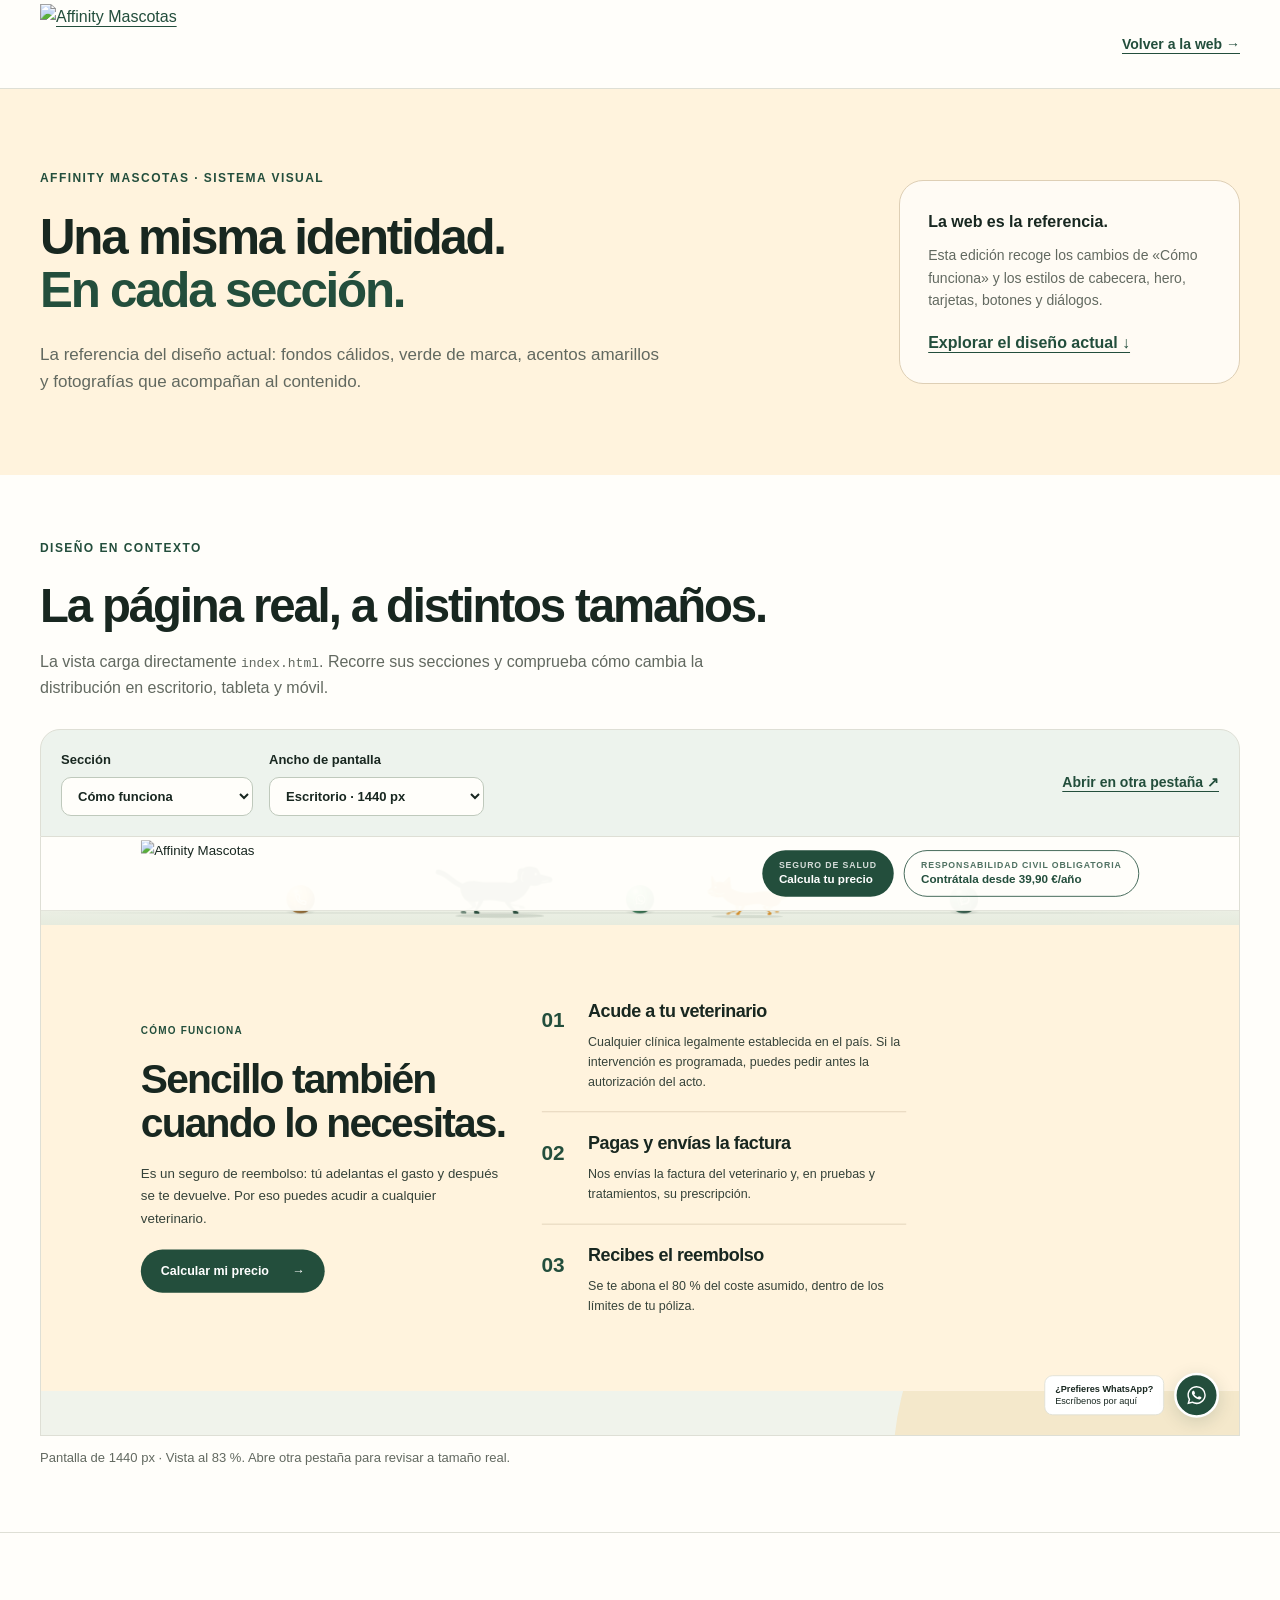
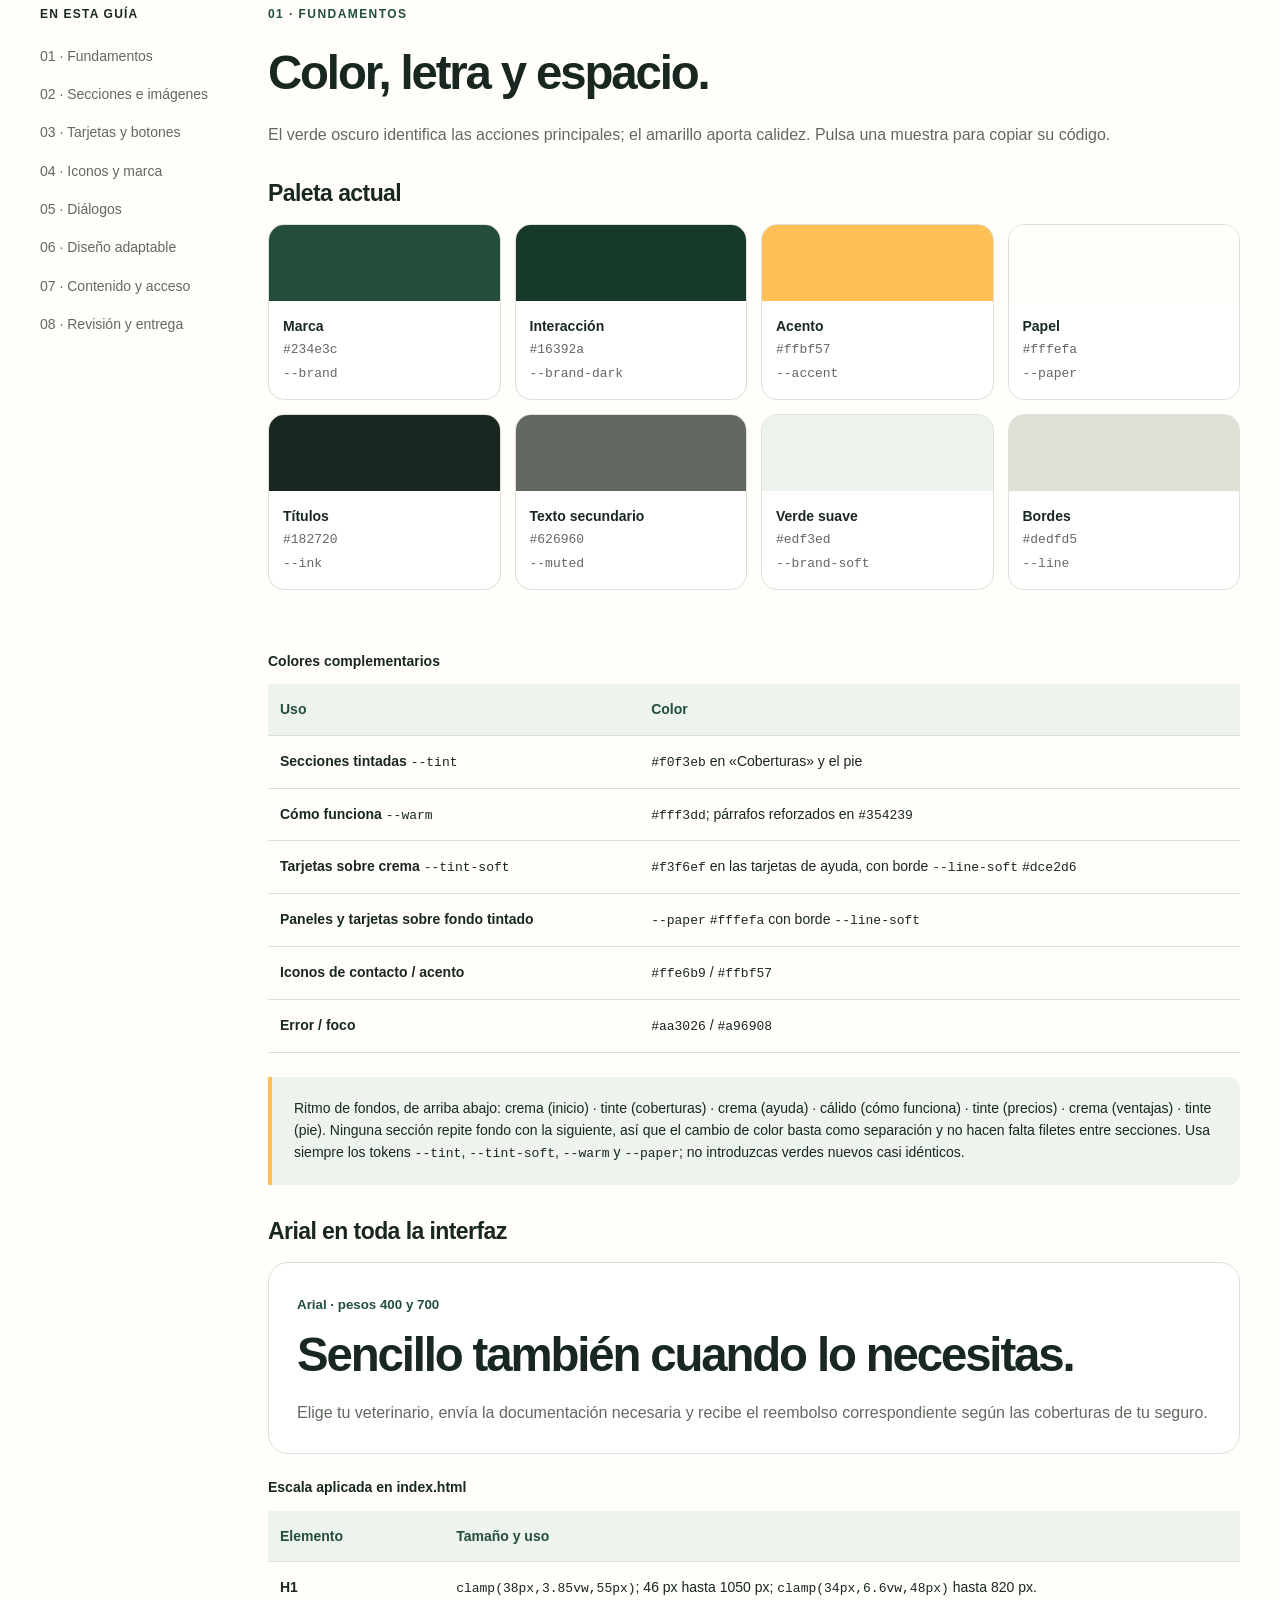
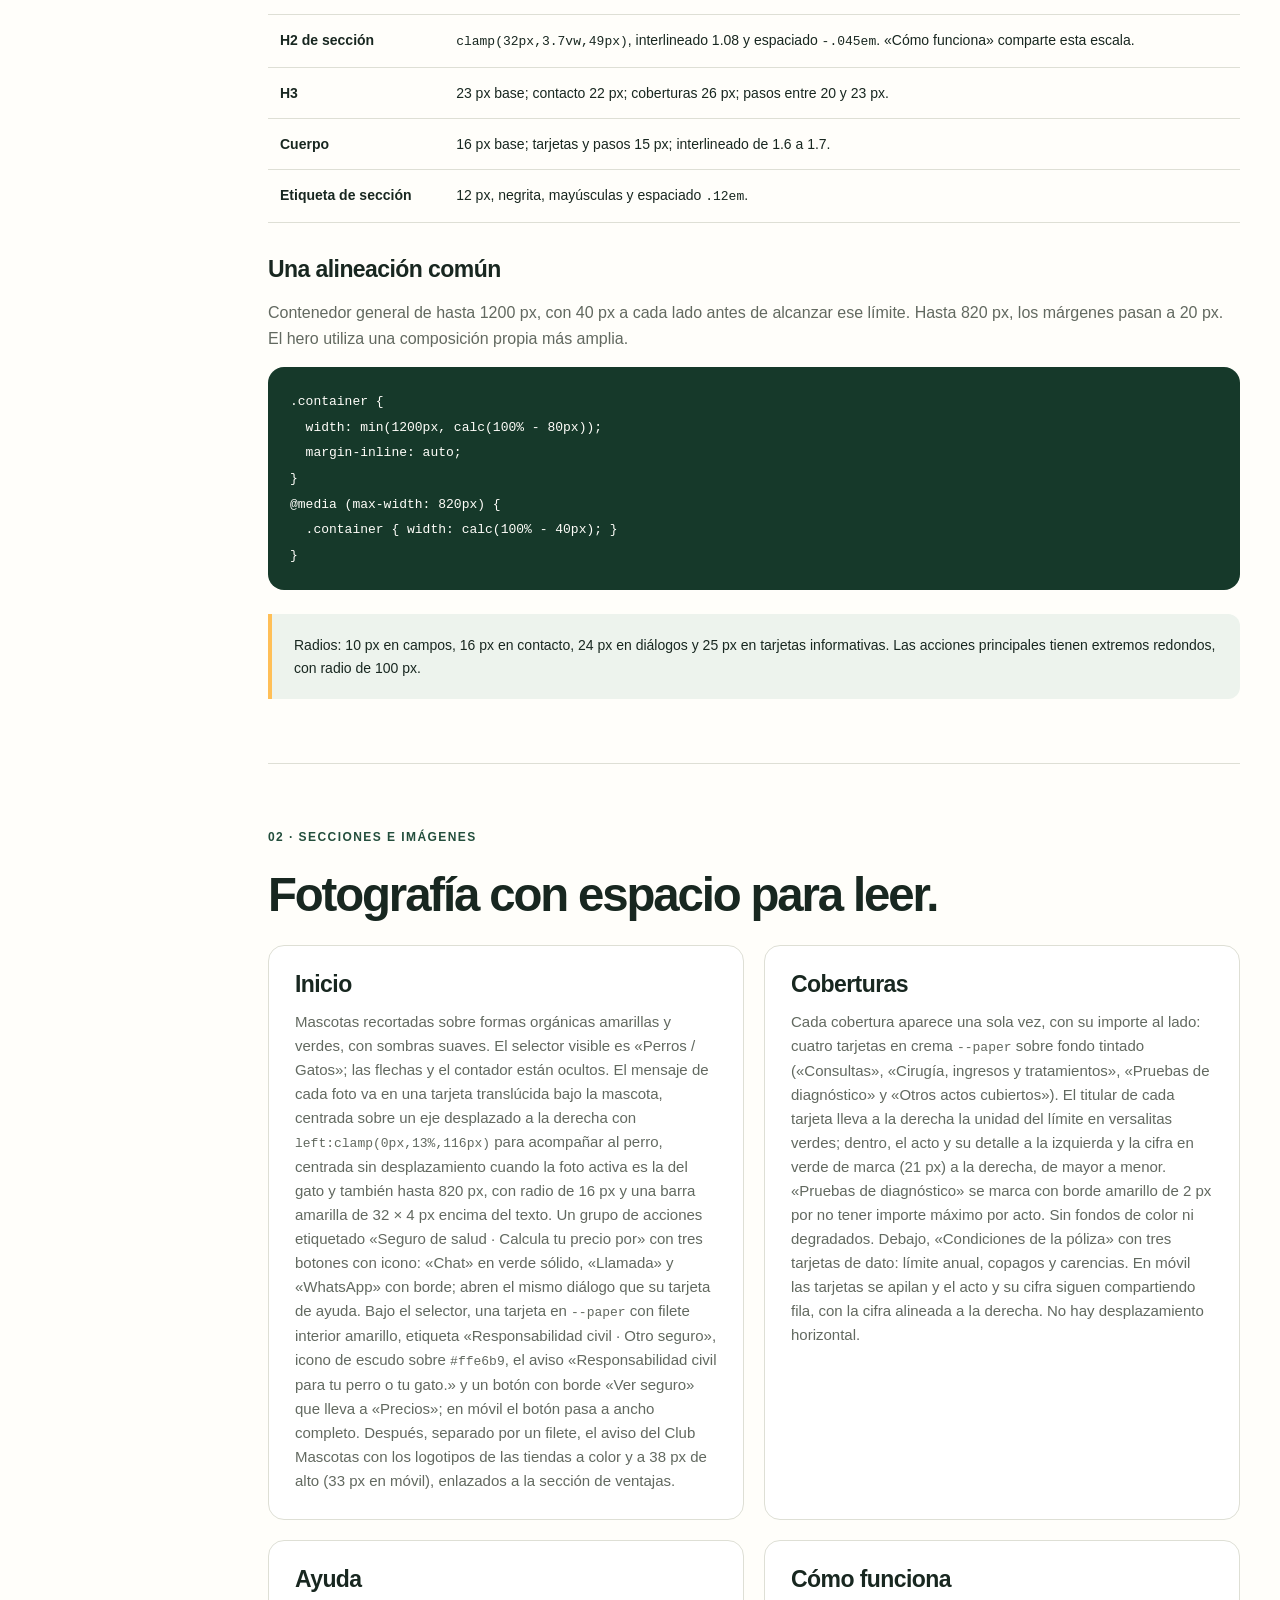
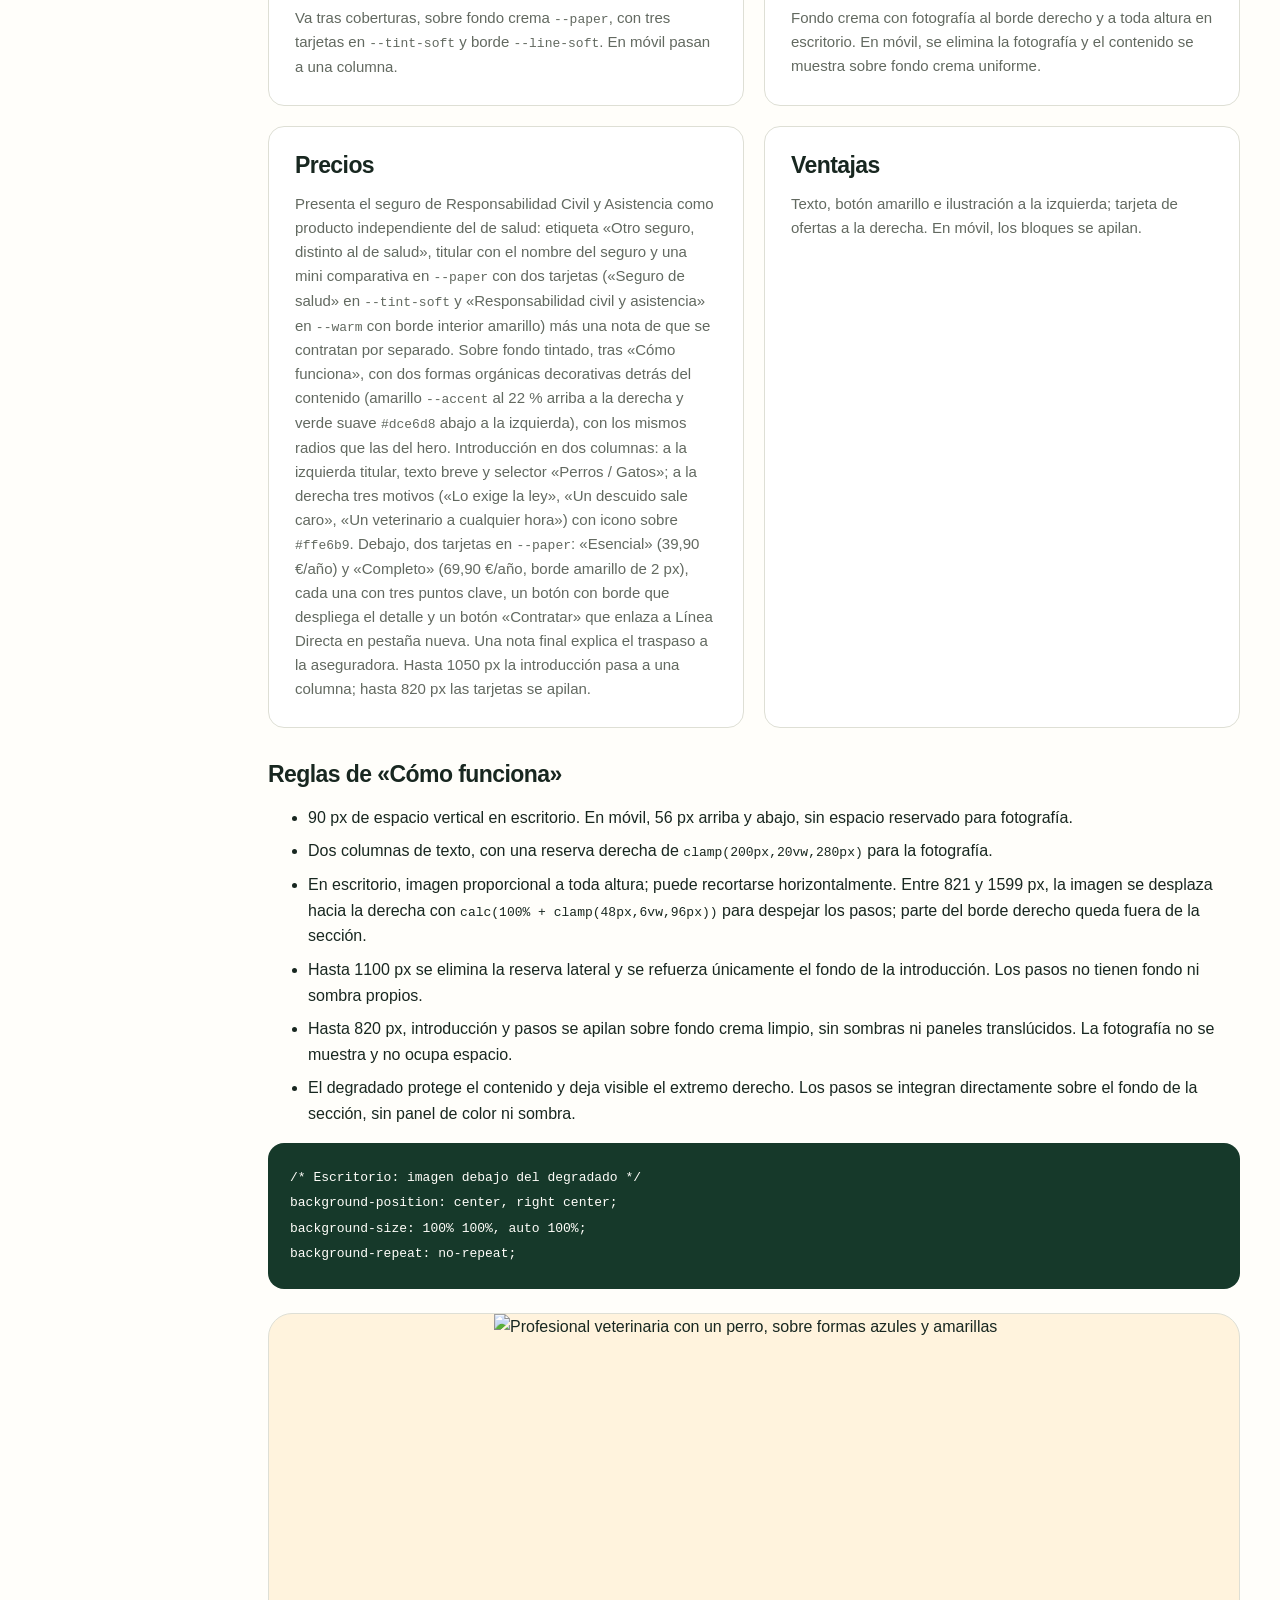
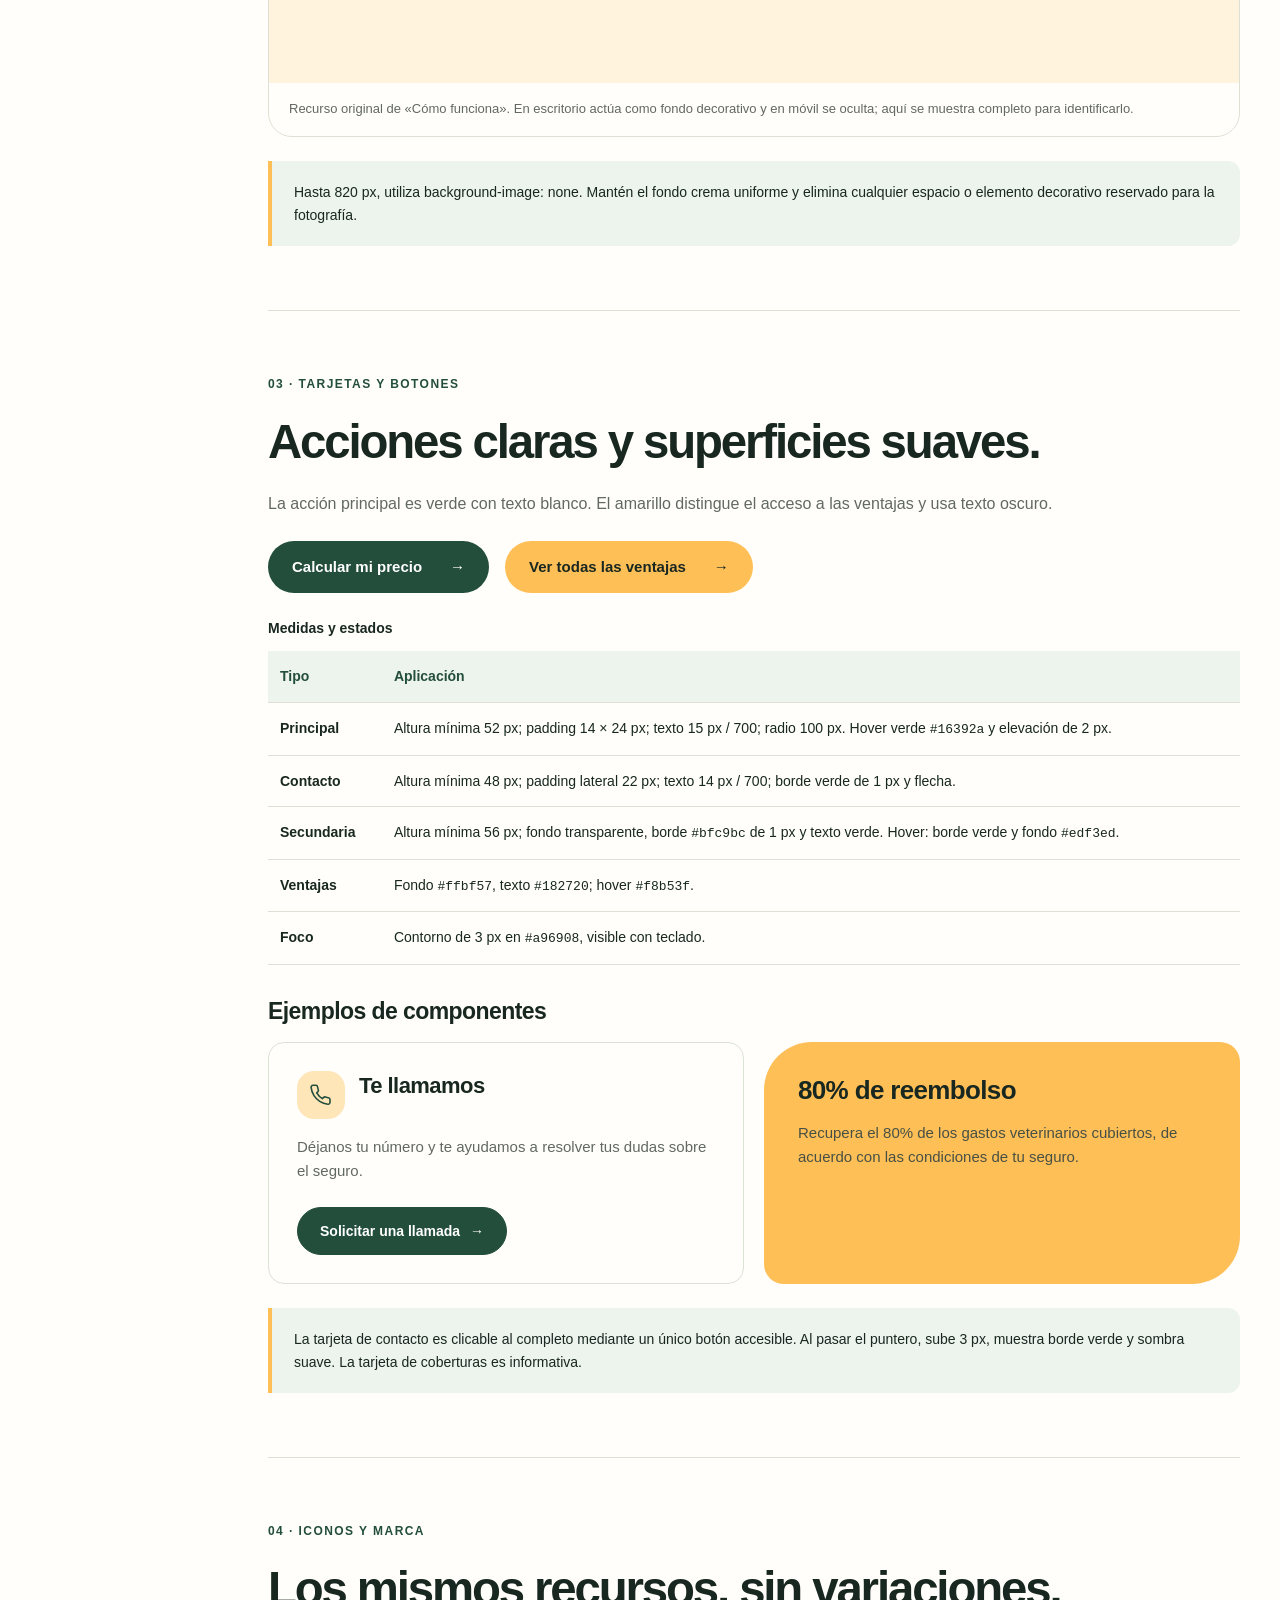
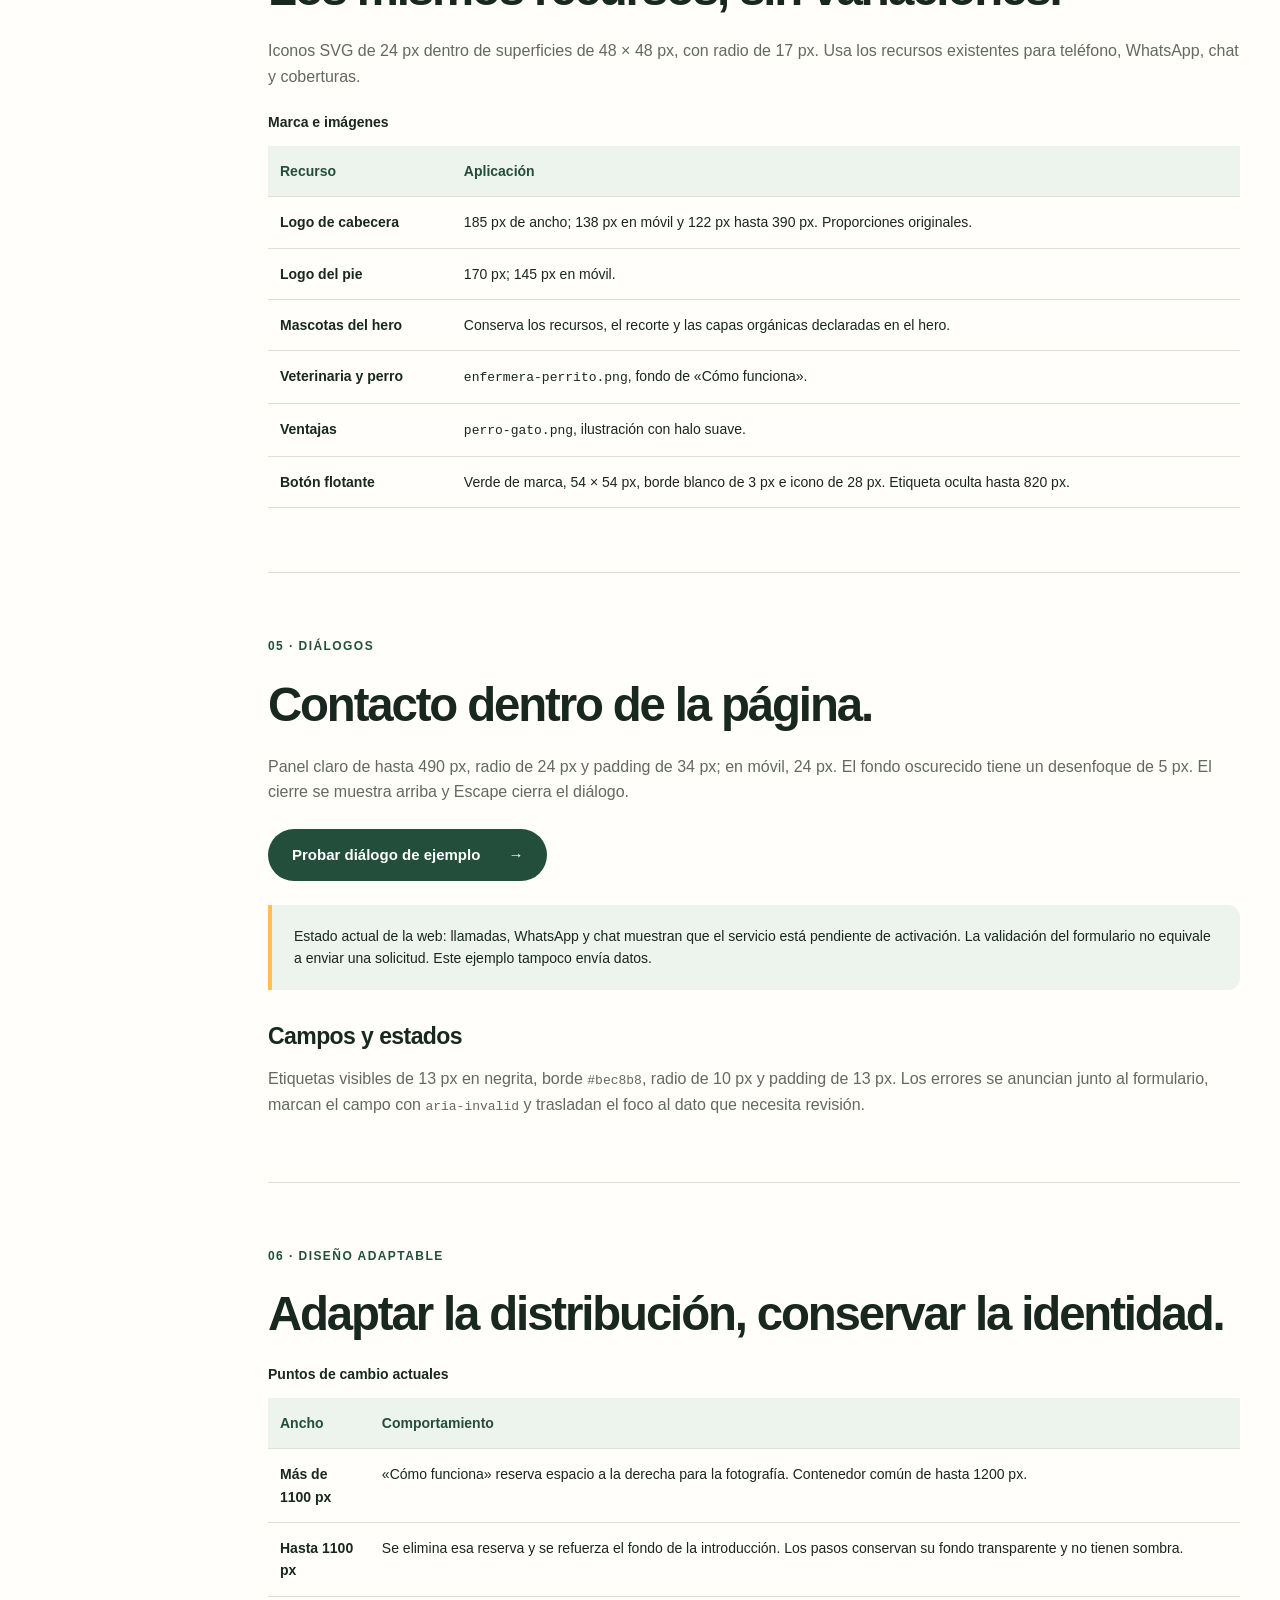
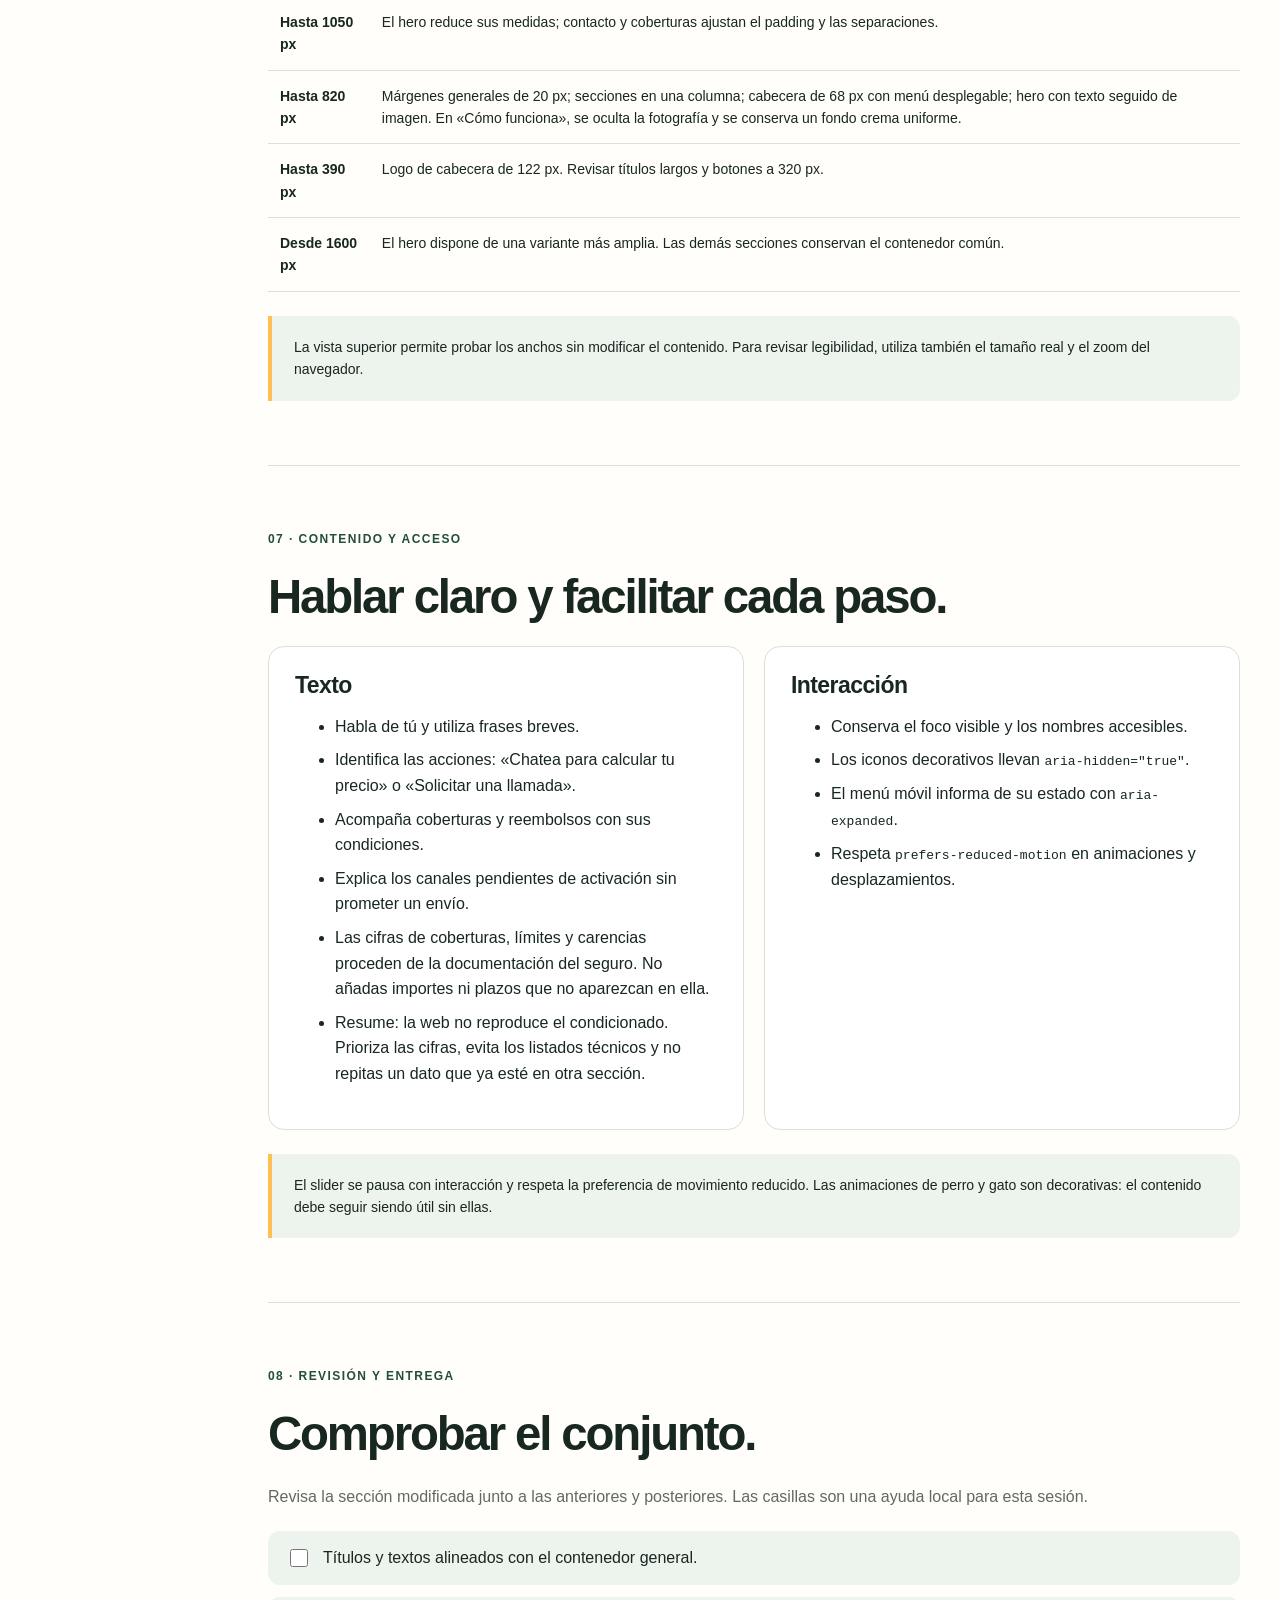
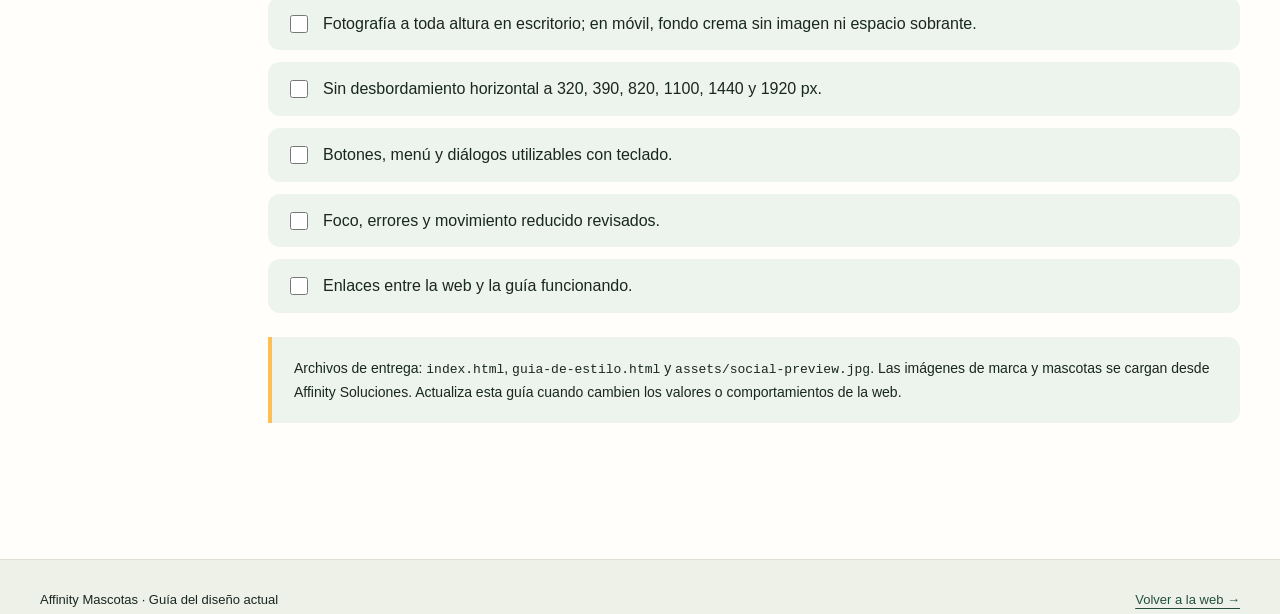
==== commit 3e04c89e: "Add liability insurance entry points to the header and hero The header now has one button per produc" ====
--- a/guia-de-estilo.html
+++ b/guia-de-estilo.html
@@ -41,7 +41,7 @@
 @media (max-width: 820px) {
   .container { width: calc(100% - 40px); }
 }</code></pre><p class="note">Radios: 10 px en campos, 16 px en contacto, 24 px en diálogos y 25 px en tarjetas informativas. Las acciones principales tienen extremos redondos, con radio de 100 px.</p></div></section>
-<section class="guide-section" id="seccion"><p class="eyebrow">02 · Secciones e imágenes</p><h2>Fotografía con espacio para leer.</h2><div class="card-grid"><article class="spec-card"><h3>Inicio</h3><p>Mascotas recortadas sobre formas orgánicas amarillas y verdes, con sombras suaves. El selector visible es «Perros / Gatos»; las flechas y el contador están ocultos. El mensaje de cada foto va en una tarjeta translúcida bajo la mascota, centrada sobre un eje desplazado a la derecha con <code>left:clamp(0px,13%,116px)</code> para acompañar al perro, centrada sin desplazamiento cuando la foto activa es la del gato y también hasta 820 px, con radio de 16 px y una barra amarilla de 32 × 4 px encima del texto. Dos acciones: «Chatea para calcular tu precio» en verde sólido y «Te llamamos» con borde, ambas abren el mismo diálogo que su tarjeta de ayuda. Bajo el selector, separado por un filete, el aviso del Club Mascotas con los logotipos de las tiendas a color y a 38 px de alto (33 px en móvil), enlazados a la sección de ventajas.</p></article><article class="spec-card"><h3>Coberturas</h3><p>Cada cobertura aparece una sola vez, con su importe al lado: cuatro tarjetas en crema <code>--paper</code> sobre fondo tintado («Consultas», «Cirugía, ingresos y tratamientos», «Pruebas de diagnóstico» y «Otros actos cubiertos»). El titular de cada tarjeta lleva a la derecha la unidad del límite en versalitas verdes; dentro, el acto y su detalle a la izquierda y la cifra en verde de marca (21 px) a la derecha, de mayor a menor. «Pruebas de diagnóstico» se marca con borde amarillo de 2 px por no tener importe máximo por acto. Sin fondos de color ni degradados. Debajo, «Condiciones de la póliza» con tres tarjetas de dato: límite anual, copagos y carencias. En móvil las tarjetas se apilan y el acto y su cifra siguen compartiendo fila, con la cifra alineada a la derecha. No hay desplazamiento horizontal.</p></article><article class="spec-card"><h3>Ayuda</h3><p>Va tras coberturas, sobre fondo crema <code>--paper</code>, con tres tarjetas en <code>--tint-soft</code> y borde <code>--line-soft</code>. En móvil pasan a una columna.</p></article><article class="spec-card"><h3>Cómo funciona</h3><p>Fondo crema con fotografía al borde derecho y a toda altura en escritorio. En móvil, se elimina la fotografía y el contenido se muestra sobre fondo crema uniforme.</p></article><article class="spec-card"><h3>Precios</h3><p>Presenta el seguro de Responsabilidad Civil y Asistencia como producto independiente del de salud: etiqueta «Otro seguro, distinto al de salud», titular con el nombre del seguro y una mini comparativa en <code>--paper</code> con dos tarjetas («Seguro de salud» en <code>--tint-soft</code> y «Responsabilidad civil y asistencia» en <code>--warm</code> con borde interior amarillo) más una nota de que se contratan por separado. Sobre fondo tintado, tras «Cómo funciona», con dos formas orgánicas decorativas detrás del contenido (amarillo <code>--accent</code> al 22 % arriba a la derecha y verde suave <code>#dce6d8</code> abajo a la izquierda), con los mismos radios que las del hero. Introducción en dos columnas: a la izquierda titular, texto breve y selector «Perros / Gatos»; a la derecha tres motivos («Lo exige la ley», «Un descuido sale caro», «Un veterinario a cualquier hora») con icono sobre <code>#ffe6b9</code>. Debajo, dos tarjetas en <code>--paper</code>: «Esencial» (39,90 €/año) y «Completo» (69,90 €/año, borde amarillo de 2 px), cada una con tres puntos clave, un botón con borde que despliega el detalle y un botón «Contratar» que enlaza a Línea Directa en pestaña nueva. Una nota final explica el traspaso a la aseguradora. Hasta 1050 px la introducción pasa a una columna; hasta 820 px las tarjetas se apilan.</p></article><article class="spec-card"><h3>Ventajas</h3><p>Texto, botón amarillo e ilustración a la izquierda; tarjeta de ofertas a la derecha. En móvil, los bloques se apilan.</p></article></div><div class="subsection"><h3>Reglas de «Cómo funciona»</h3><ul><li>90 px de espacio vertical en escritorio. En móvil, 56 px arriba y abajo, sin espacio reservado para fotografía.</li><li>Dos columnas de texto, con una reserva derecha de <code>clamp(200px,20vw,280px)</code> para la fotografía.</li><li>En escritorio, imagen proporcional a toda altura; puede recortarse horizontalmente. Entre 821 y 1599 px, la imagen se desplaza hacia la derecha con <code>calc(100% + clamp(48px,6vw,96px))</code> para despejar los pasos; parte del borde derecho queda fuera de la sección.</li><li>Hasta 1100 px se elimina la reserva lateral y se refuerza únicamente el fondo de la introducción. Los pasos no tienen fondo ni sombra propios.</li><li>Hasta 820 px, introducción y pasos se apilan sobre fondo crema limpio, sin sombras ni paneles translúcidos. La fotografía no se muestra y no ocupa espacio.</li><li>El degradado protege el contenido y deja visible el extremo derecho. Los pasos se integran directamente sobre el fondo de la sección, sin panel de color ni sombra.</li></ul><pre><code>/* Escritorio: imagen debajo del degradado */
+<section class="guide-section" id="seccion"><p class="eyebrow">02 · Secciones e imágenes</p><h2>Fotografía con espacio para leer.</h2><div class="card-grid"><article class="spec-card"><h3>Inicio</h3><p>Mascotas recortadas sobre formas orgánicas amarillas y verdes, con sombras suaves. El selector visible es «Perros / Gatos»; las flechas y el contador están ocultos. El mensaje de cada foto va en una tarjeta translúcida bajo la mascota, centrada sobre un eje desplazado a la derecha con <code>left:clamp(0px,13%,116px)</code> para acompañar al perro, centrada sin desplazamiento cuando la foto activa es la del gato y también hasta 820 px, con radio de 16 px y una barra amarilla de 32 × 4 px encima del texto. Un grupo de acciones etiquetado «Seguro de salud · Calcula tu precio por» con tres botones con icono: «Chat» en verde sólido, «Llamada» y «WhatsApp» con borde; abren el mismo diálogo que su tarjeta de ayuda. Bajo el selector, una tarjeta en <code>--paper</code> con filete interior amarillo, etiqueta «Responsabilidad civil · Otro seguro», icono de escudo sobre <code>#ffe6b9</code>, el aviso «Responsabilidad civil para tu perro o tu gato.» y un botón con borde «Ver seguro» que lleva a «Precios»; en móvil el botón pasa a ancho completo. Después, separado por un filete, el aviso del Club Mascotas con los logotipos de las tiendas a color y a 38 px de alto (33 px en móvil), enlazados a la sección de ventajas.</p></article><article class="spec-card"><h3>Coberturas</h3><p>Cada cobertura aparece una sola vez, con su importe al lado: cuatro tarjetas en crema <code>--paper</code> sobre fondo tintado («Consultas», «Cirugía, ingresos y tratamientos», «Pruebas de diagnóstico» y «Otros actos cubiertos»). El titular de cada tarjeta lleva a la derecha la unidad del límite en versalitas verdes; dentro, el acto y su detalle a la izquierda y la cifra en verde de marca (21 px) a la derecha, de mayor a menor. «Pruebas de diagnóstico» se marca con borde amarillo de 2 px por no tener importe máximo por acto. Sin fondos de color ni degradados. Debajo, «Condiciones de la póliza» con tres tarjetas de dato: límite anual, copagos y carencias. En móvil las tarjetas se apilan y el acto y su cifra siguen compartiendo fila, con la cifra alineada a la derecha. No hay desplazamiento horizontal.</p></article><article class="spec-card"><h3>Ayuda</h3><p>Va tras coberturas, sobre fondo crema <code>--paper</code>, con tres tarjetas en <code>--tint-soft</code> y borde <code>--line-soft</code>. En móvil pasan a una columna.</p></article><article class="spec-card"><h3>Cómo funciona</h3><p>Fondo crema con fotografía al borde derecho y a toda altura en escritorio. En móvil, se elimina la fotografía y el contenido se muestra sobre fondo crema uniforme.</p></article><article class="spec-card"><h3>Precios</h3><p>Presenta el seguro de Responsabilidad Civil y Asistencia como producto independiente del de salud: etiqueta «Otro seguro, distinto al de salud», titular con el nombre del seguro y una mini comparativa en <code>--paper</code> con dos tarjetas («Seguro de salud» en <code>--tint-soft</code> y «Responsabilidad civil y asistencia» en <code>--warm</code> con borde interior amarillo) más una nota de que se contratan por separado. Sobre fondo tintado, tras «Cómo funciona», con dos formas orgánicas decorativas detrás del contenido (amarillo <code>--accent</code> al 22 % arriba a la derecha y verde suave <code>#dce6d8</code> abajo a la izquierda), con los mismos radios que las del hero. Introducción en dos columnas: a la izquierda titular, texto breve y selector «Perros / Gatos»; a la derecha tres motivos («Lo exige la ley», «Un descuido sale caro», «Un veterinario a cualquier hora») con icono sobre <code>#ffe6b9</code>. Debajo, dos tarjetas en <code>--paper</code>: «Esencial» (39,90 €/año) y «Completo» (69,90 €/año, borde amarillo de 2 px), cada una con tres puntos clave, un botón con borde que despliega el detalle y un botón «Contratar» que enlaza a Línea Directa en pestaña nueva. Una nota final explica el traspaso a la aseguradora. Hasta 1050 px la introducción pasa a una columna; hasta 820 px las tarjetas se apilan.</p></article><article class="spec-card"><h3>Ventajas</h3><p>Texto, botón amarillo e ilustración a la izquierda; tarjeta de ofertas a la derecha. En móvil, los bloques se apilan.</p></article></div><div class="subsection"><h3>Reglas de «Cómo funciona»</h3><ul><li>90 px de espacio vertical en escritorio. En móvil, 56 px arriba y abajo, sin espacio reservado para fotografía.</li><li>Dos columnas de texto, con una reserva derecha de <code>clamp(200px,20vw,280px)</code> para la fotografía.</li><li>En escritorio, imagen proporcional a toda altura; puede recortarse horizontalmente. Entre 821 y 1599 px, la imagen se desplaza hacia la derecha con <code>calc(100% + clamp(48px,6vw,96px))</code> para despejar los pasos; parte del borde derecho queda fuera de la sección.</li><li>Hasta 1100 px se elimina la reserva lateral y se refuerza únicamente el fondo de la introducción. Los pasos no tienen fondo ni sombra propios.</li><li>Hasta 820 px, introducción y pasos se apilan sobre fondo crema limpio, sin sombras ni paneles translúcidos. La fotografía no se muestra y no ocupa espacio.</li><li>El degradado protege el contenido y deja visible el extremo derecho. Los pasos se integran directamente sobre el fondo de la sección, sin panel de color ni sombra.</li></ul><pre><code>/* Escritorio: imagen debajo del degradado */
 background-position: center, right center;
 background-size: 100% 100%, auto 100%;
 background-repeat: no-repeat;</code></pre><figure class="asset"><img src="https://www.affinitysoluciones.com/wp-content/uploads/2026/09/enfermera-perrito.png" alt="Profesional veterinaria con un perro, sobre formas azules y amarillas" width="1520" height="1080" loading="lazy"><figcaption>Recurso original de «Cómo funciona». En escritorio actúa como fondo decorativo y en móvil se oculta; aquí se muestra completo para identificarlo.</figcaption></figure><p class="note">Hasta 820 px, utiliza background-image: none. Mantén el fondo crema uniforme y elimina cualquier espacio o elemento decorativo reservado para la fotografía.</p></div></section>
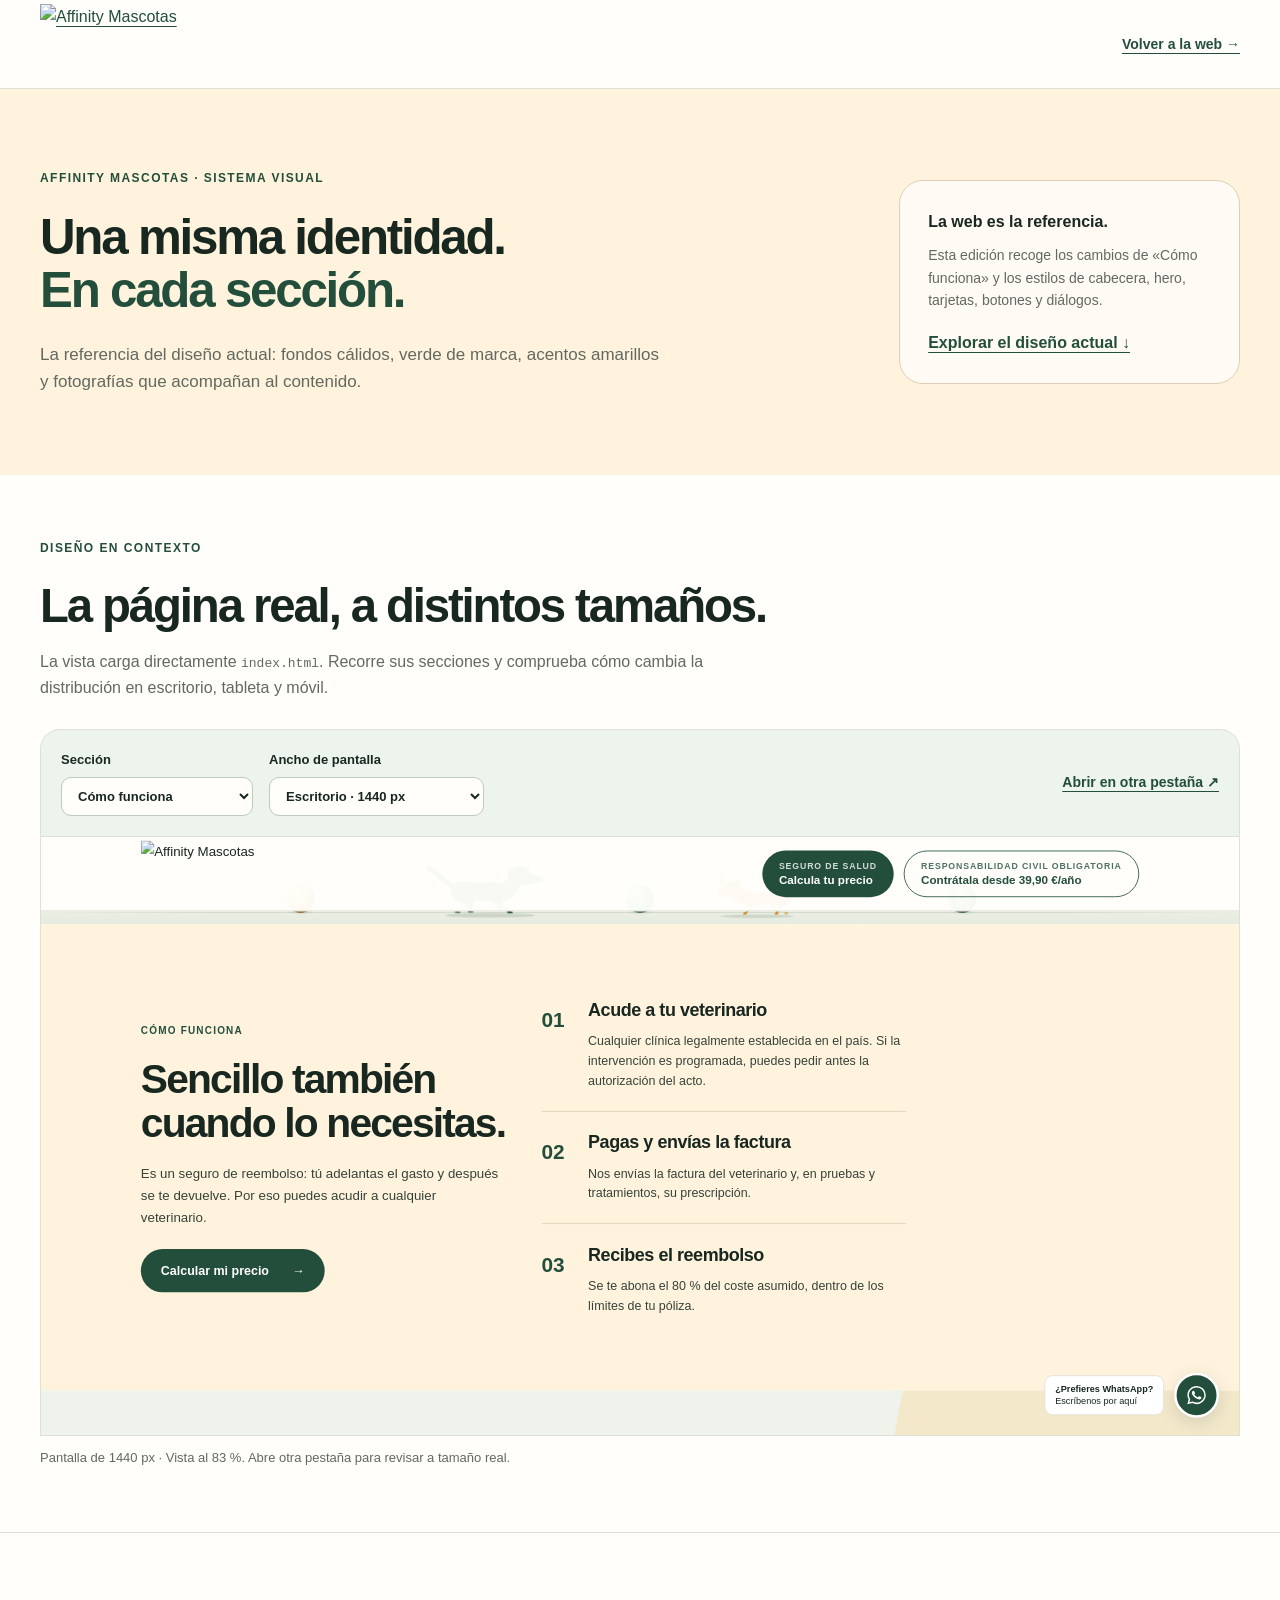
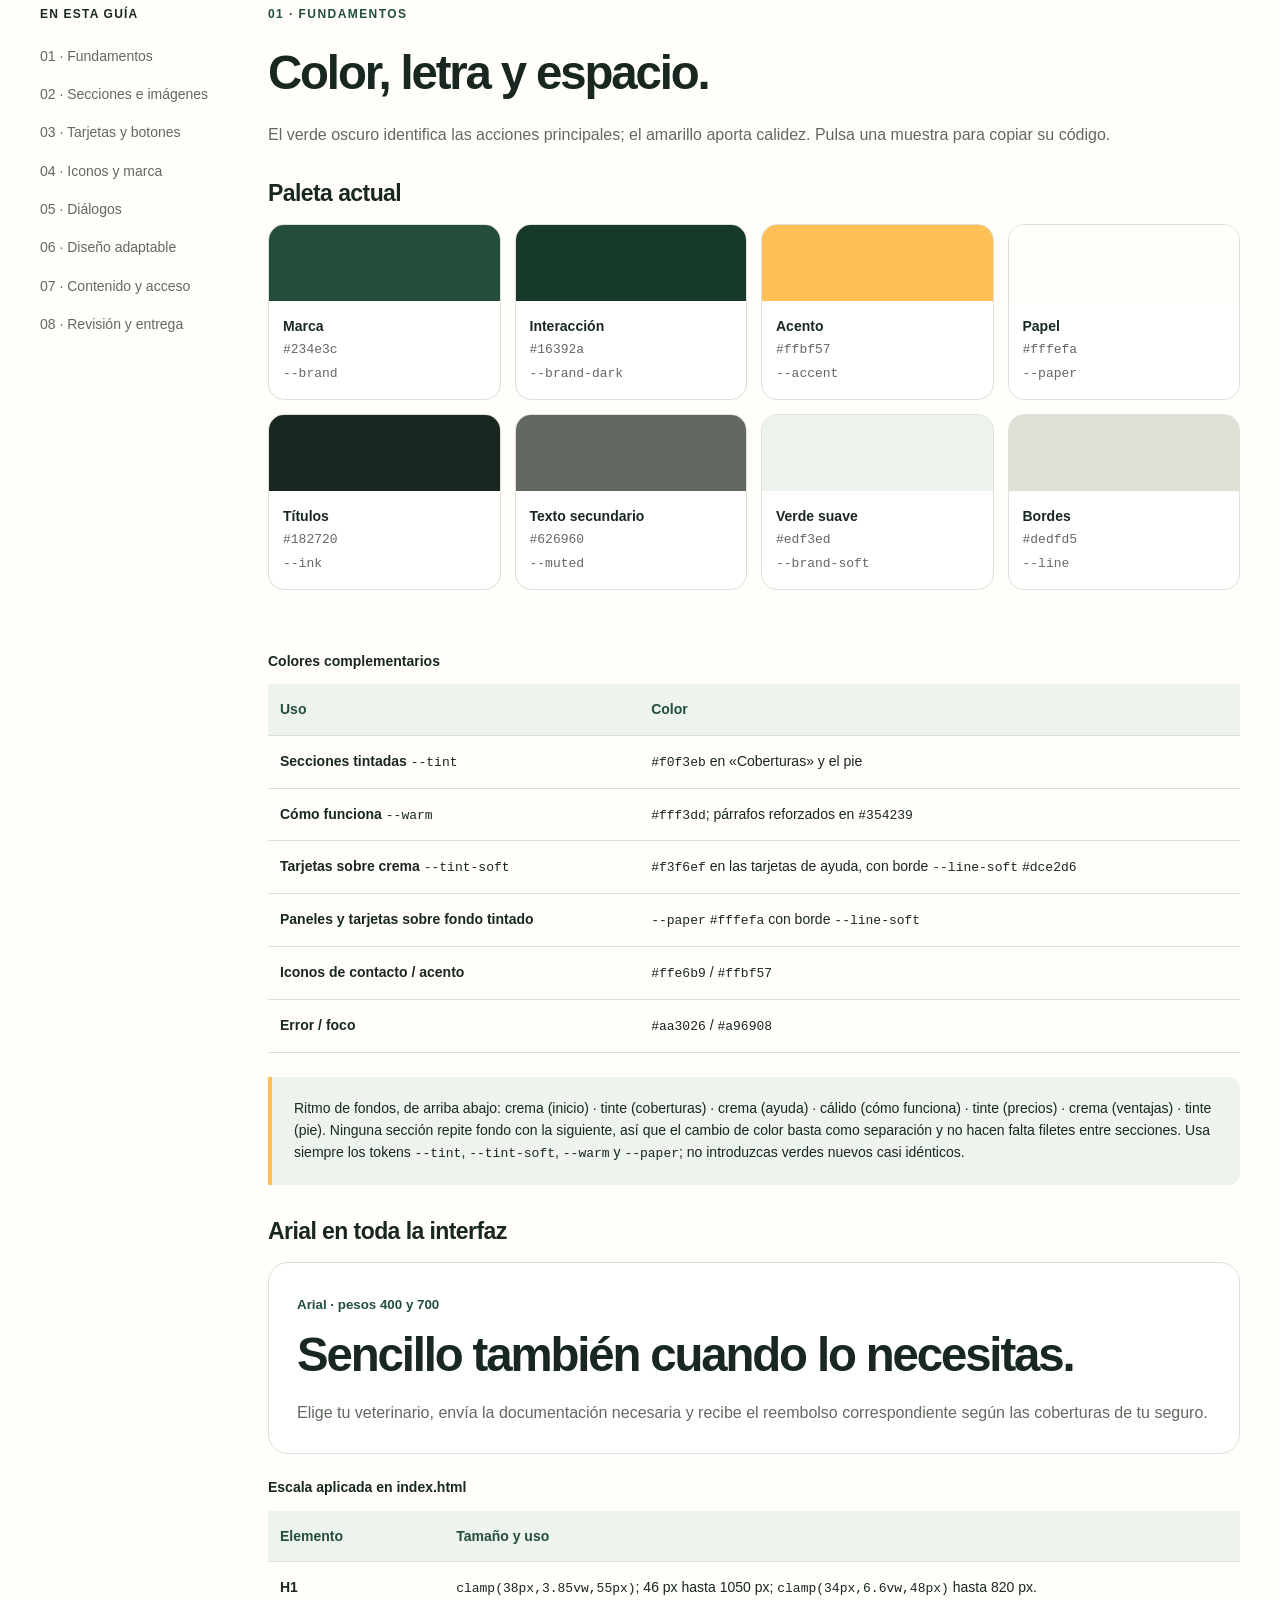
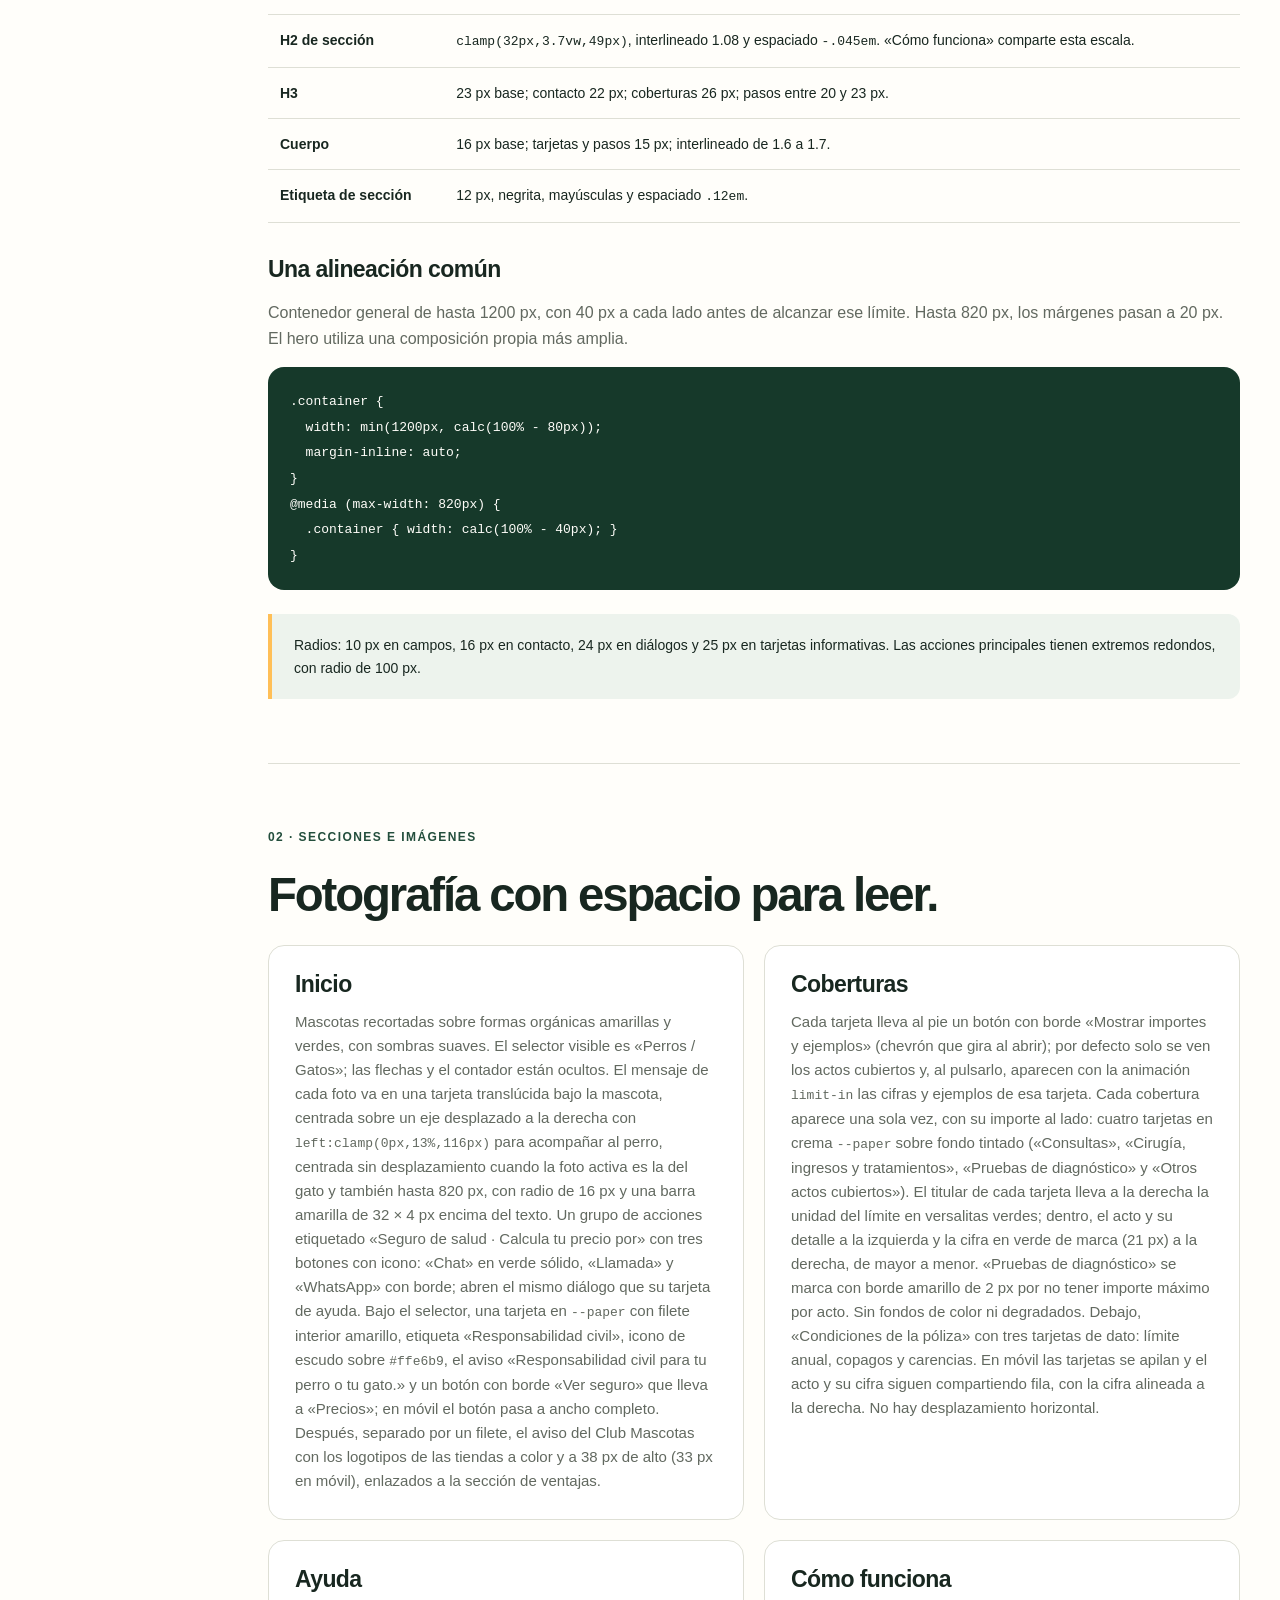
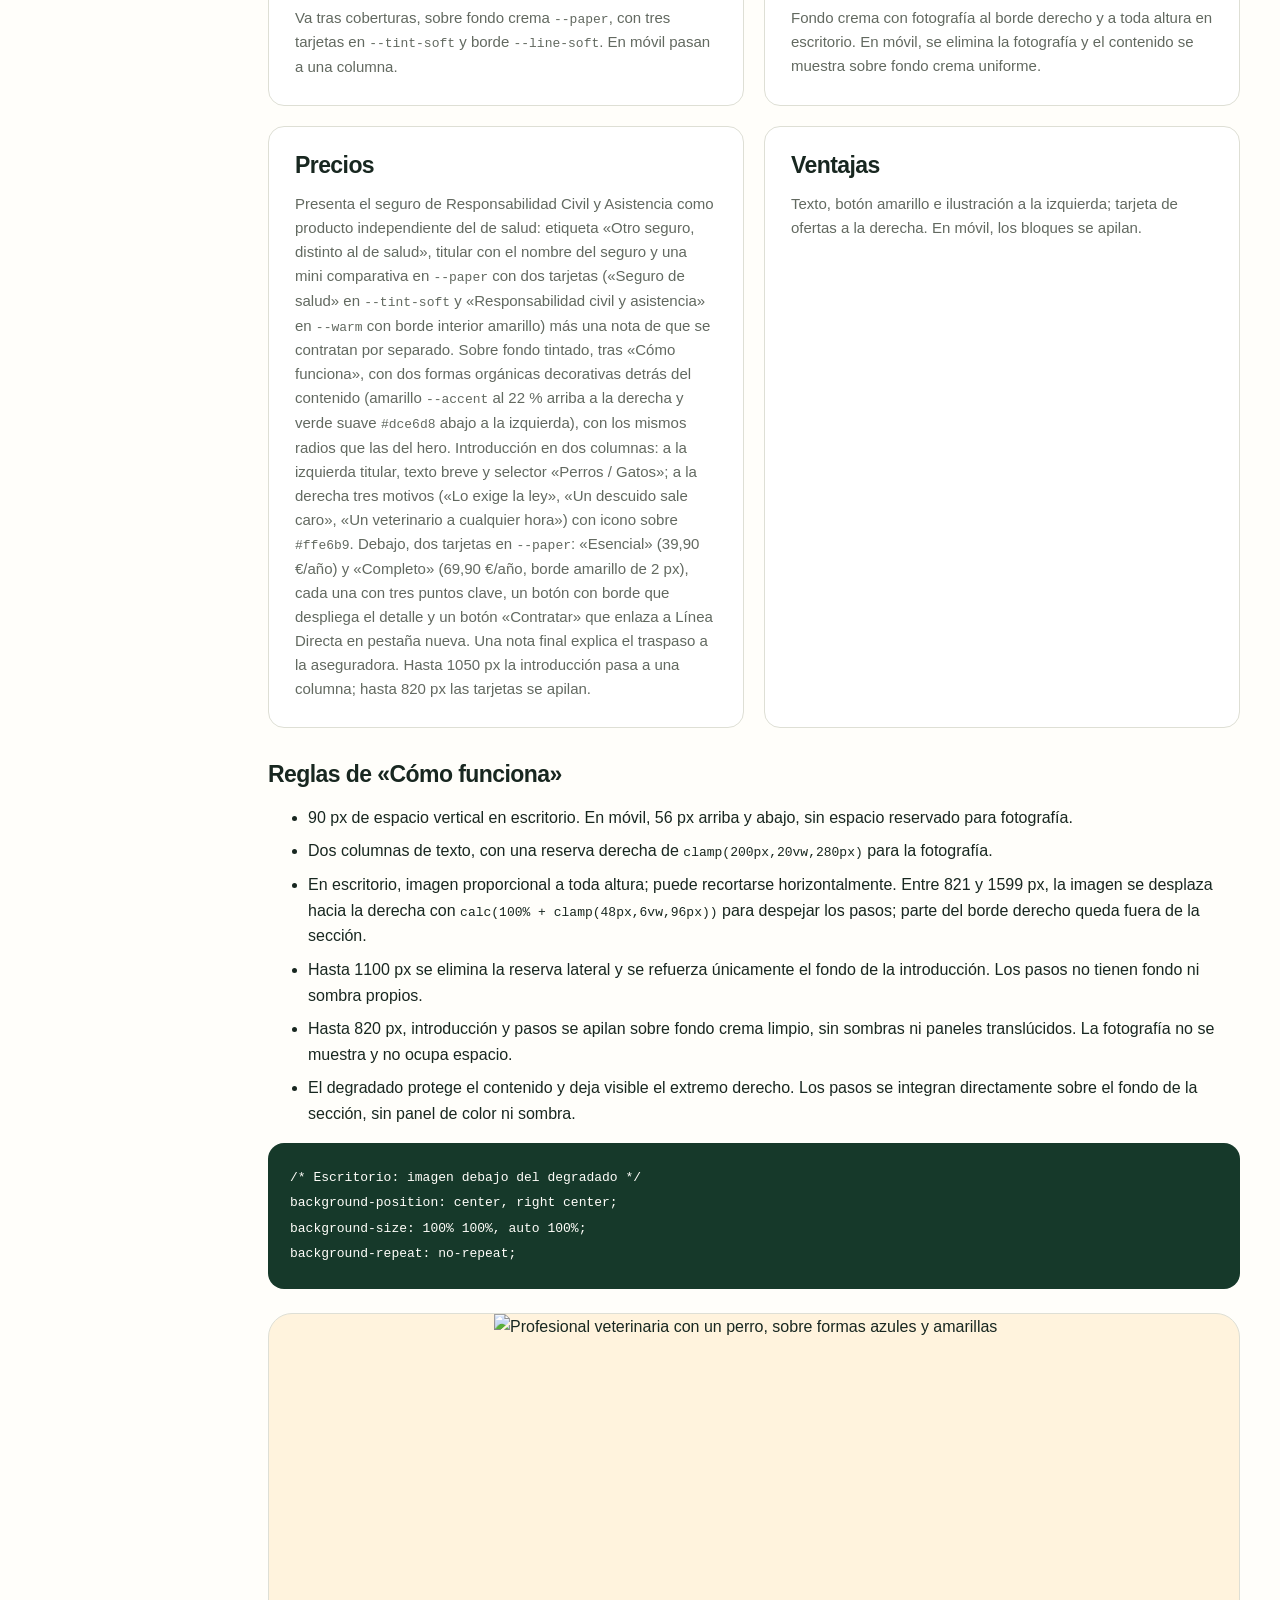
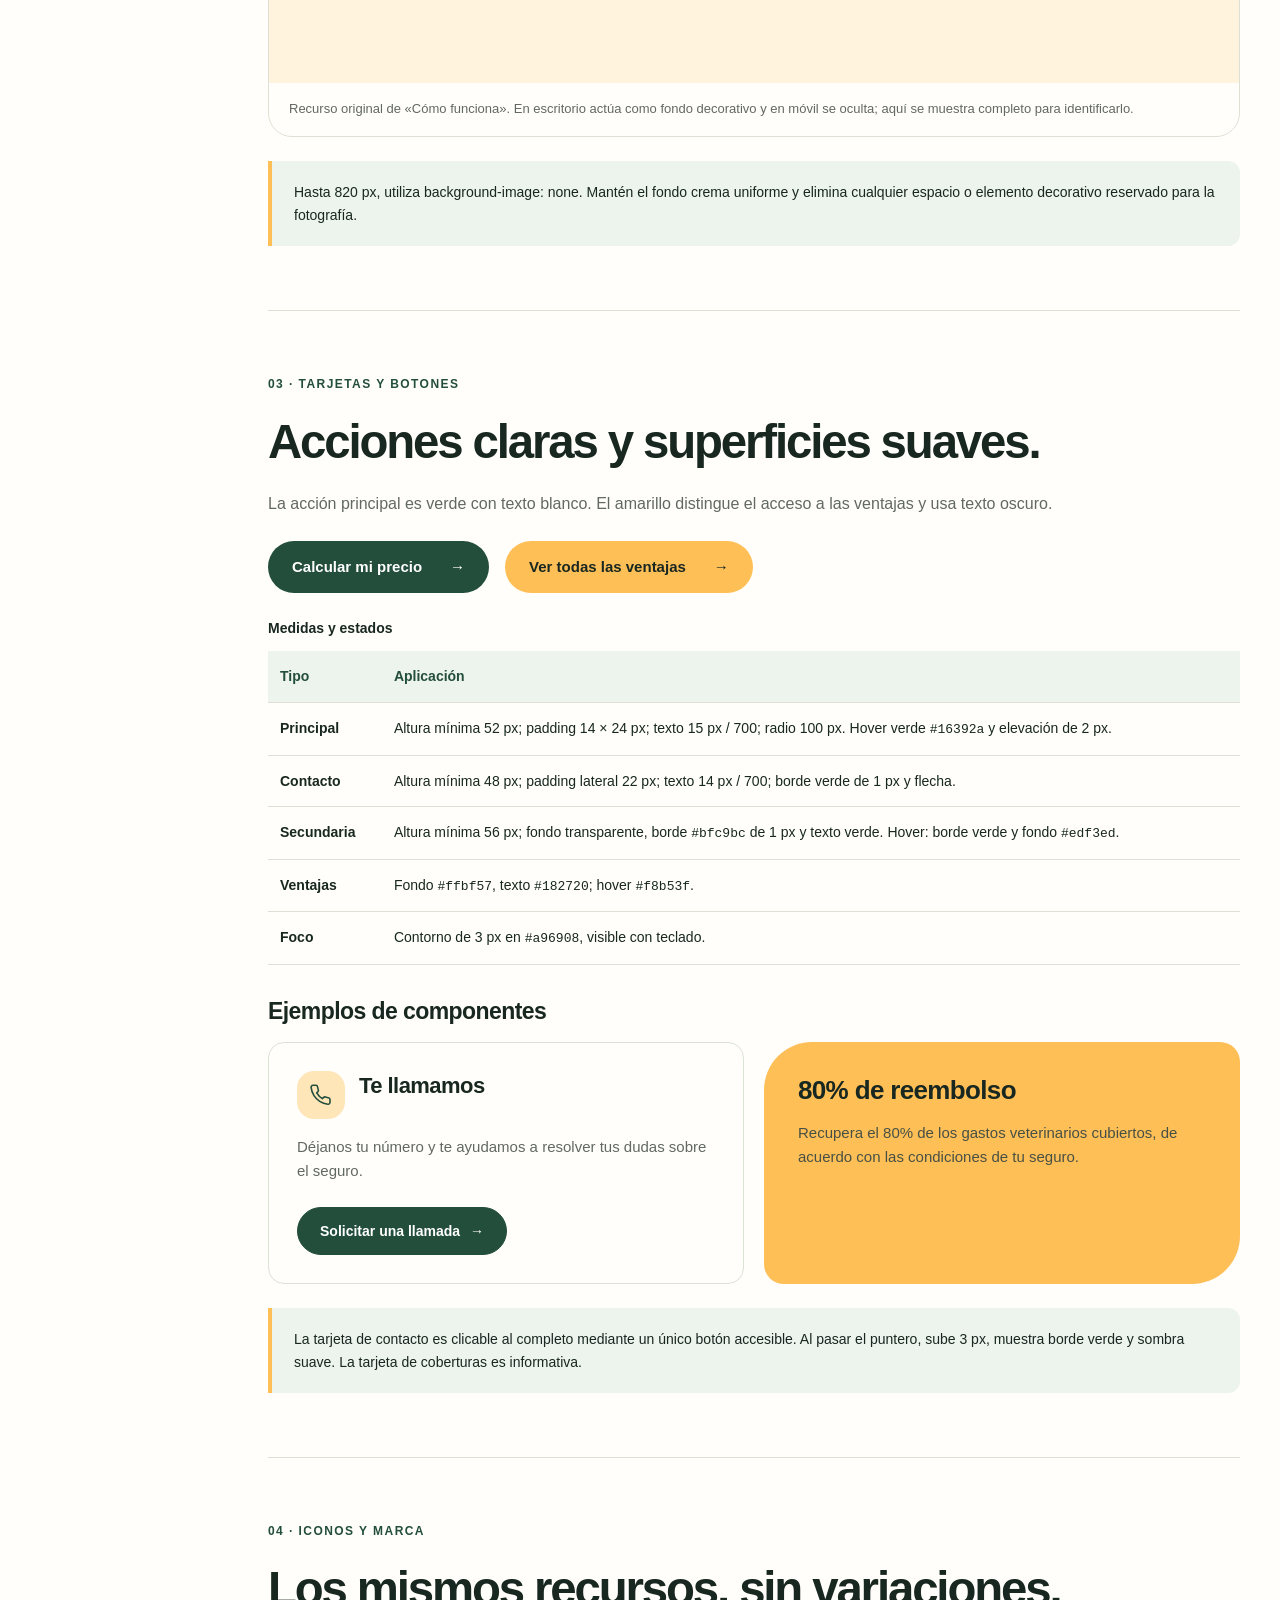
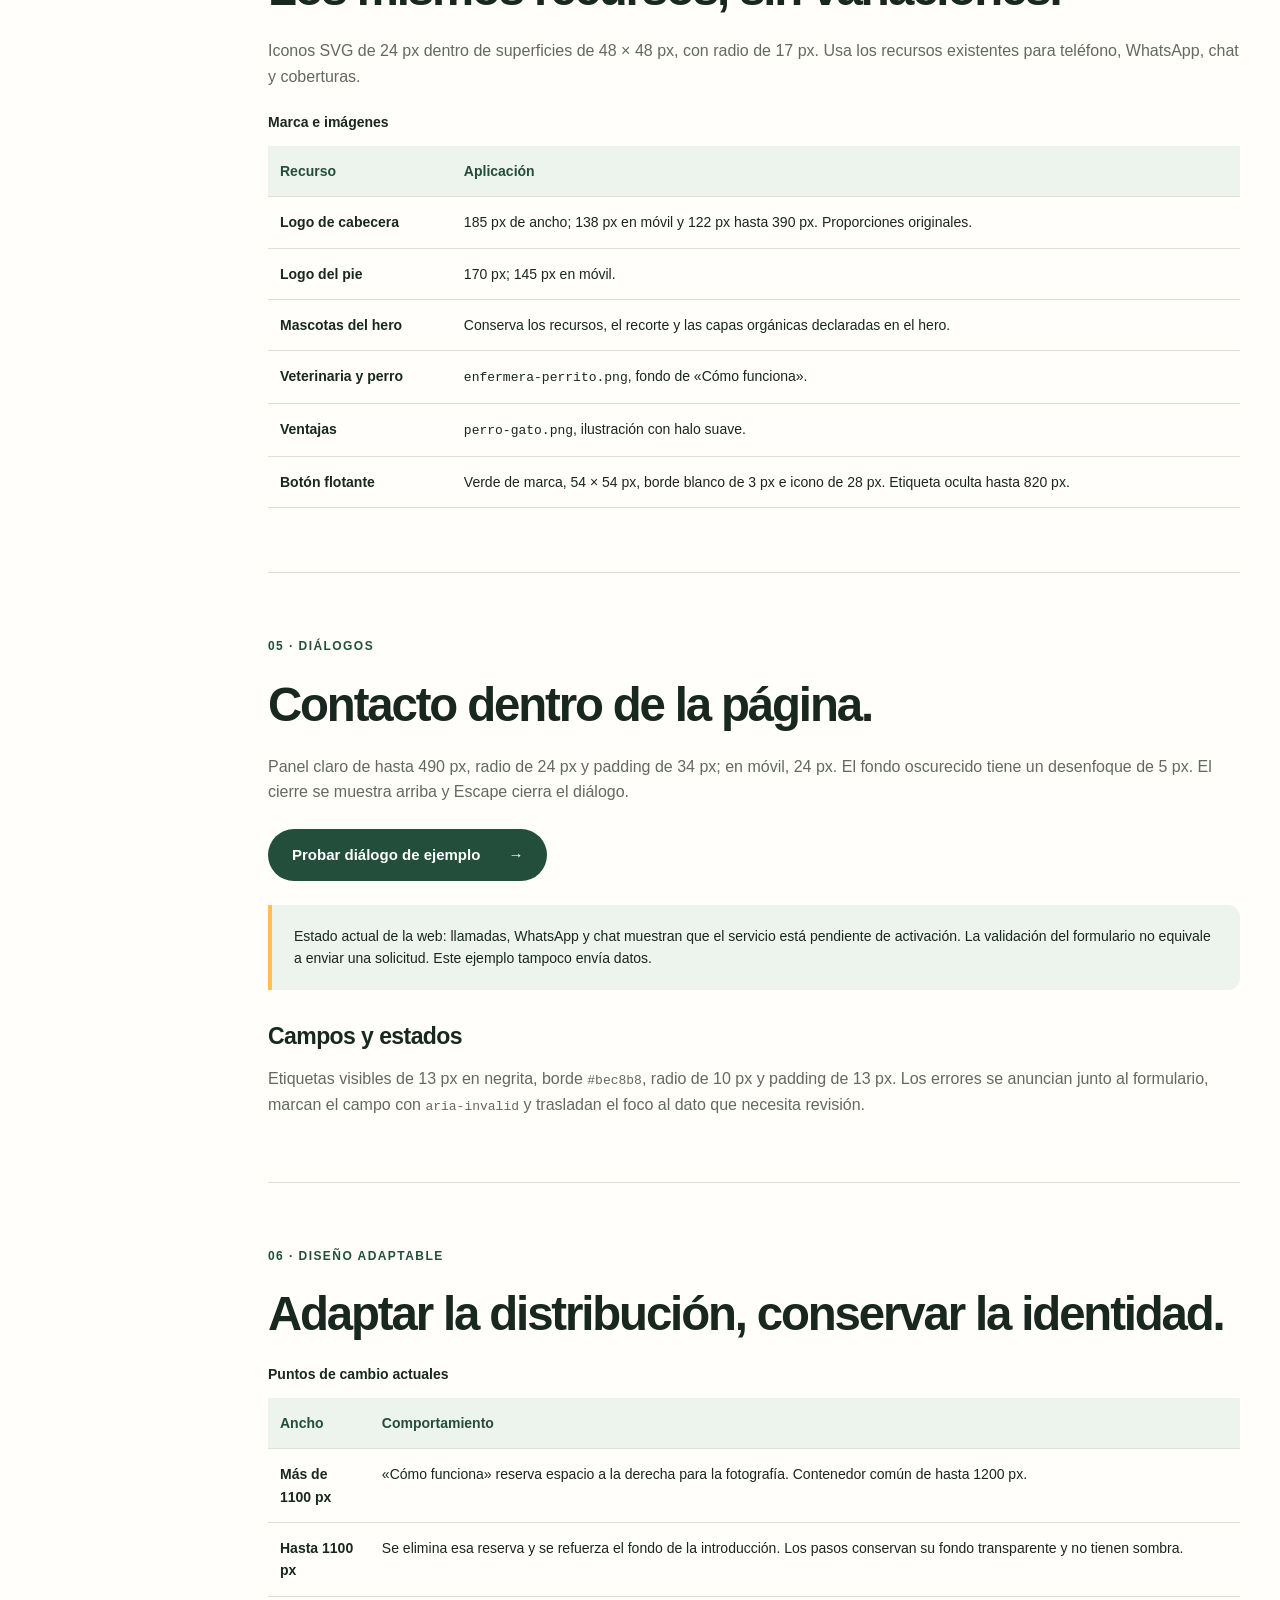
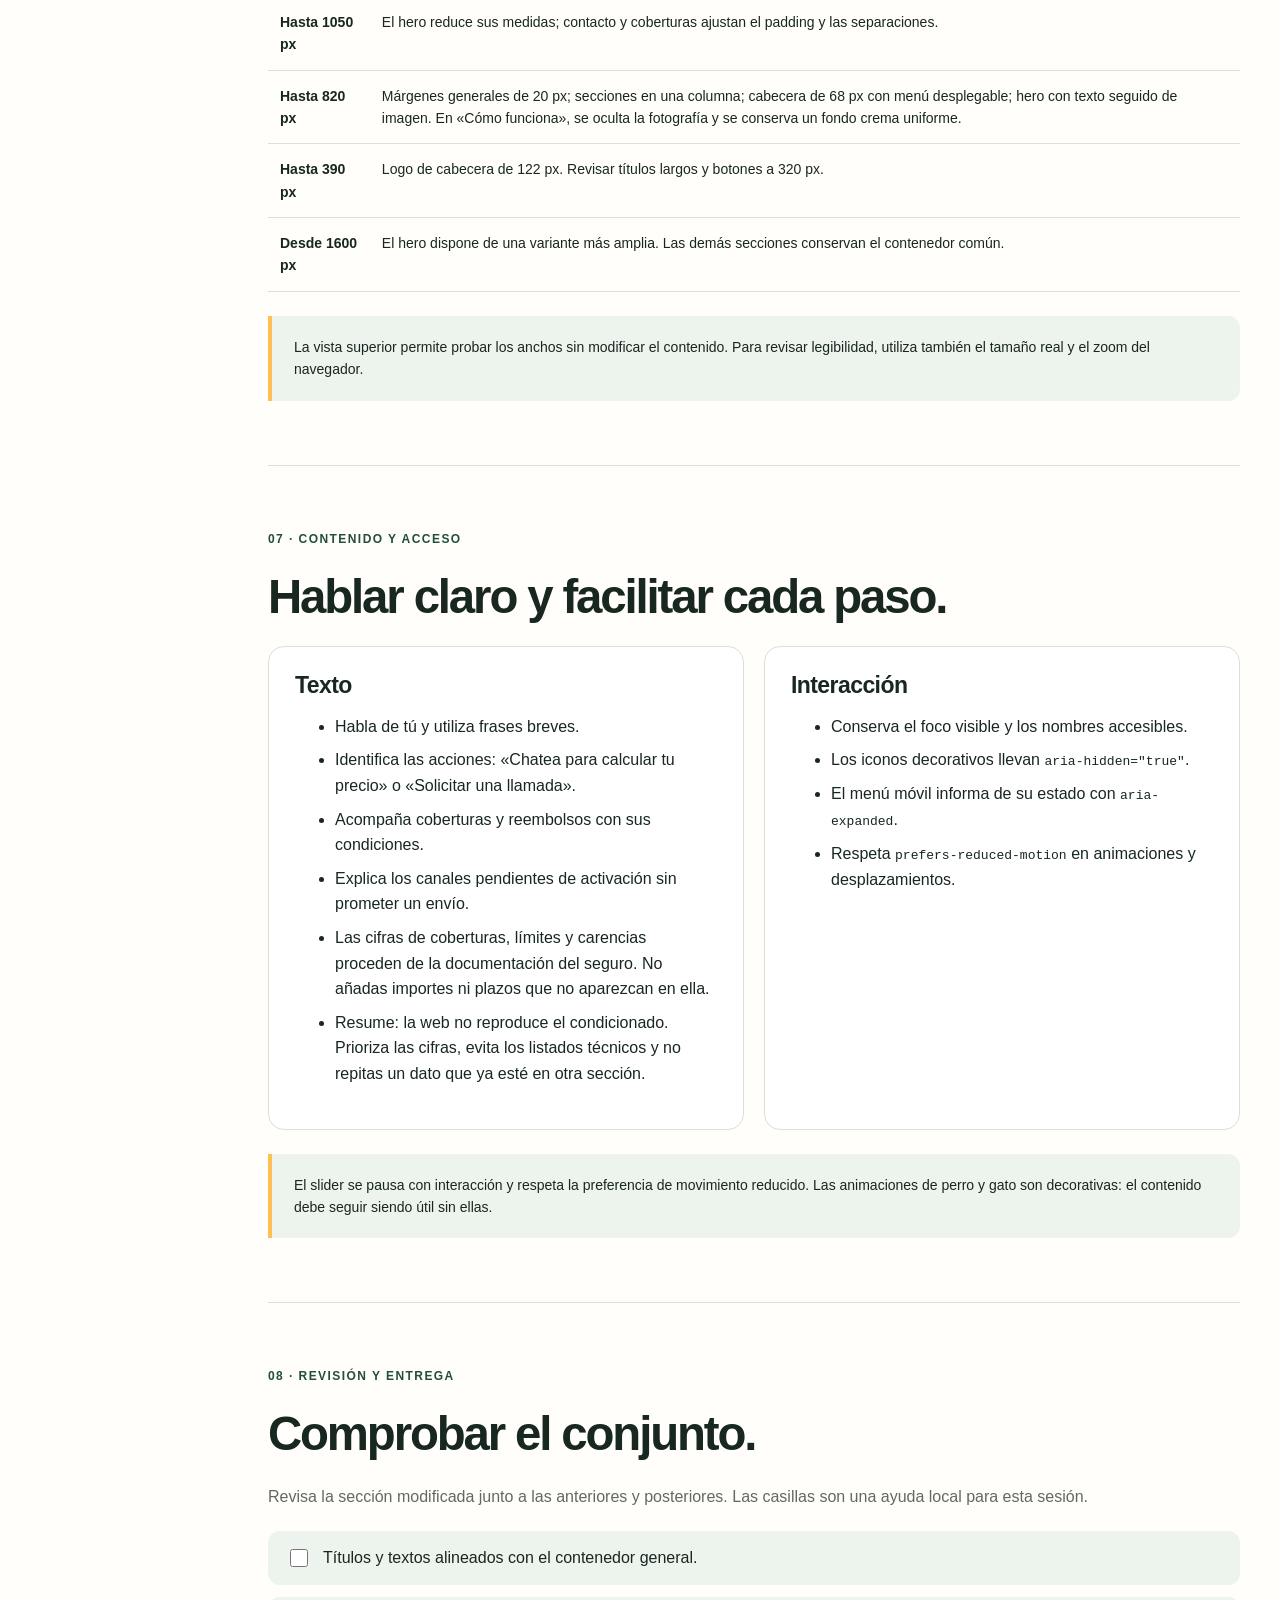
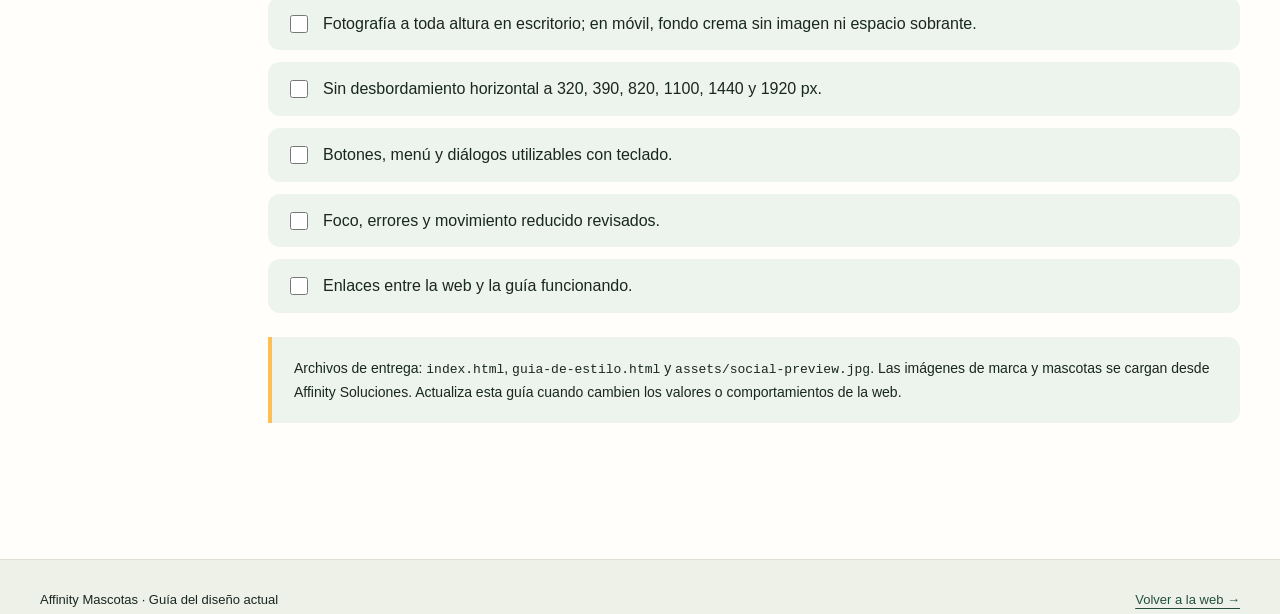
==== commit a754af33: "Hide coverage amounts behind a per-card toggle Each coverage card now shows only the covered acts by" ====
--- a/guia-de-estilo.html
+++ b/guia-de-estilo.html
@@ -41,7 +41,7 @@
 @media (max-width: 820px) {
   .container { width: calc(100% - 40px); }
 }</code></pre><p class="note">Radios: 10 px en campos, 16 px en contacto, 24 px en diálogos y 25 px en tarjetas informativas. Las acciones principales tienen extremos redondos, con radio de 100 px.</p></div></section>
-<section class="guide-section" id="seccion"><p class="eyebrow">02 · Secciones e imágenes</p><h2>Fotografía con espacio para leer.</h2><div class="card-grid"><article class="spec-card"><h3>Inicio</h3><p>Mascotas recortadas sobre formas orgánicas amarillas y verdes, con sombras suaves. El selector visible es «Perros / Gatos»; las flechas y el contador están ocultos. El mensaje de cada foto va en una tarjeta translúcida bajo la mascota, centrada sobre un eje desplazado a la derecha con <code>left:clamp(0px,13%,116px)</code> para acompañar al perro, centrada sin desplazamiento cuando la foto activa es la del gato y también hasta 820 px, con radio de 16 px y una barra amarilla de 32 × 4 px encima del texto. Un grupo de acciones etiquetado «Seguro de salud · Calcula tu precio por» con tres botones con icono: «Chat» en verde sólido, «Llamada» y «WhatsApp» con borde; abren el mismo diálogo que su tarjeta de ayuda. Bajo el selector, una tarjeta en <code>--paper</code> con filete interior amarillo, etiqueta «Responsabilidad civil · Otro seguro», icono de escudo sobre <code>#ffe6b9</code>, el aviso «Responsabilidad civil para tu perro o tu gato.» y un botón con borde «Ver seguro» que lleva a «Precios»; en móvil el botón pasa a ancho completo. Después, separado por un filete, el aviso del Club Mascotas con los logotipos de las tiendas a color y a 38 px de alto (33 px en móvil), enlazados a la sección de ventajas.</p></article><article class="spec-card"><h3>Coberturas</h3><p>Cada cobertura aparece una sola vez, con su importe al lado: cuatro tarjetas en crema <code>--paper</code> sobre fondo tintado («Consultas», «Cirugía, ingresos y tratamientos», «Pruebas de diagnóstico» y «Otros actos cubiertos»). El titular de cada tarjeta lleva a la derecha la unidad del límite en versalitas verdes; dentro, el acto y su detalle a la izquierda y la cifra en verde de marca (21 px) a la derecha, de mayor a menor. «Pruebas de diagnóstico» se marca con borde amarillo de 2 px por no tener importe máximo por acto. Sin fondos de color ni degradados. Debajo, «Condiciones de la póliza» con tres tarjetas de dato: límite anual, copagos y carencias. En móvil las tarjetas se apilan y el acto y su cifra siguen compartiendo fila, con la cifra alineada a la derecha. No hay desplazamiento horizontal.</p></article><article class="spec-card"><h3>Ayuda</h3><p>Va tras coberturas, sobre fondo crema <code>--paper</code>, con tres tarjetas en <code>--tint-soft</code> y borde <code>--line-soft</code>. En móvil pasan a una columna.</p></article><article class="spec-card"><h3>Cómo funciona</h3><p>Fondo crema con fotografía al borde derecho y a toda altura en escritorio. En móvil, se elimina la fotografía y el contenido se muestra sobre fondo crema uniforme.</p></article><article class="spec-card"><h3>Precios</h3><p>Presenta el seguro de Responsabilidad Civil y Asistencia como producto independiente del de salud: etiqueta «Otro seguro, distinto al de salud», titular con el nombre del seguro y una mini comparativa en <code>--paper</code> con dos tarjetas («Seguro de salud» en <code>--tint-soft</code> y «Responsabilidad civil y asistencia» en <code>--warm</code> con borde interior amarillo) más una nota de que se contratan por separado. Sobre fondo tintado, tras «Cómo funciona», con dos formas orgánicas decorativas detrás del contenido (amarillo <code>--accent</code> al 22 % arriba a la derecha y verde suave <code>#dce6d8</code> abajo a la izquierda), con los mismos radios que las del hero. Introducción en dos columnas: a la izquierda titular, texto breve y selector «Perros / Gatos»; a la derecha tres motivos («Lo exige la ley», «Un descuido sale caro», «Un veterinario a cualquier hora») con icono sobre <code>#ffe6b9</code>. Debajo, dos tarjetas en <code>--paper</code>: «Esencial» (39,90 €/año) y «Completo» (69,90 €/año, borde amarillo de 2 px), cada una con tres puntos clave, un botón con borde que despliega el detalle y un botón «Contratar» que enlaza a Línea Directa en pestaña nueva. Una nota final explica el traspaso a la aseguradora. Hasta 1050 px la introducción pasa a una columna; hasta 820 px las tarjetas se apilan.</p></article><article class="spec-card"><h3>Ventajas</h3><p>Texto, botón amarillo e ilustración a la izquierda; tarjeta de ofertas a la derecha. En móvil, los bloques se apilan.</p></article></div><div class="subsection"><h3>Reglas de «Cómo funciona»</h3><ul><li>90 px de espacio vertical en escritorio. En móvil, 56 px arriba y abajo, sin espacio reservado para fotografía.</li><li>Dos columnas de texto, con una reserva derecha de <code>clamp(200px,20vw,280px)</code> para la fotografía.</li><li>En escritorio, imagen proporcional a toda altura; puede recortarse horizontalmente. Entre 821 y 1599 px, la imagen se desplaza hacia la derecha con <code>calc(100% + clamp(48px,6vw,96px))</code> para despejar los pasos; parte del borde derecho queda fuera de la sección.</li><li>Hasta 1100 px se elimina la reserva lateral y se refuerza únicamente el fondo de la introducción. Los pasos no tienen fondo ni sombra propios.</li><li>Hasta 820 px, introducción y pasos se apilan sobre fondo crema limpio, sin sombras ni paneles translúcidos. La fotografía no se muestra y no ocupa espacio.</li><li>El degradado protege el contenido y deja visible el extremo derecho. Los pasos se integran directamente sobre el fondo de la sección, sin panel de color ni sombra.</li></ul><pre><code>/* Escritorio: imagen debajo del degradado */
+<section class="guide-section" id="seccion"><p class="eyebrow">02 · Secciones e imágenes</p><h2>Fotografía con espacio para leer.</h2><div class="card-grid"><article class="spec-card"><h3>Inicio</h3><p>Mascotas recortadas sobre formas orgánicas amarillas y verdes, con sombras suaves. El selector visible es «Perros / Gatos»; las flechas y el contador están ocultos. El mensaje de cada foto va en una tarjeta translúcida bajo la mascota, centrada sobre un eje desplazado a la derecha con <code>left:clamp(0px,13%,116px)</code> para acompañar al perro, centrada sin desplazamiento cuando la foto activa es la del gato y también hasta 820 px, con radio de 16 px y una barra amarilla de 32 × 4 px encima del texto. Un grupo de acciones etiquetado «Seguro de salud · Calcula tu precio por» con tres botones con icono: «Chat» en verde sólido, «Llamada» y «WhatsApp» con borde; abren el mismo diálogo que su tarjeta de ayuda. Bajo el selector, una tarjeta en <code>--paper</code> con filete interior amarillo, etiqueta «Responsabilidad civil», icono de escudo sobre <code>#ffe6b9</code>, el aviso «Responsabilidad civil para tu perro o tu gato.» y un botón con borde «Ver seguro» que lleva a «Precios»; en móvil el botón pasa a ancho completo. Después, separado por un filete, el aviso del Club Mascotas con los logotipos de las tiendas a color y a 38 px de alto (33 px en móvil), enlazados a la sección de ventajas.</p></article><article class="spec-card"><h3>Coberturas</h3><p>Cada tarjeta lleva al pie un botón con borde «Mostrar importes y ejemplos» (chevrón que gira al abrir); por defecto solo se ven los actos cubiertos y, al pulsarlo, aparecen con la animación <code>limit-in</code> las cifras y ejemplos de esa tarjeta. Cada cobertura aparece una sola vez, con su importe al lado: cuatro tarjetas en crema <code>--paper</code> sobre fondo tintado («Consultas», «Cirugía, ingresos y tratamientos», «Pruebas de diagnóstico» y «Otros actos cubiertos»). El titular de cada tarjeta lleva a la derecha la unidad del límite en versalitas verdes; dentro, el acto y su detalle a la izquierda y la cifra en verde de marca (21 px) a la derecha, de mayor a menor. «Pruebas de diagnóstico» se marca con borde amarillo de 2 px por no tener importe máximo por acto. Sin fondos de color ni degradados. Debajo, «Condiciones de la póliza» con tres tarjetas de dato: límite anual, copagos y carencias. En móvil las tarjetas se apilan y el acto y su cifra siguen compartiendo fila, con la cifra alineada a la derecha. No hay desplazamiento horizontal.</p></article><article class="spec-card"><h3>Ayuda</h3><p>Va tras coberturas, sobre fondo crema <code>--paper</code>, con tres tarjetas en <code>--tint-soft</code> y borde <code>--line-soft</code>. En móvil pasan a una columna.</p></article><article class="spec-card"><h3>Cómo funciona</h3><p>Fondo crema con fotografía al borde derecho y a toda altura en escritorio. En móvil, se elimina la fotografía y el contenido se muestra sobre fondo crema uniforme.</p></article><article class="spec-card"><h3>Precios</h3><p>Presenta el seguro de Responsabilidad Civil y Asistencia como producto independiente del de salud: etiqueta «Otro seguro, distinto al de salud», titular con el nombre del seguro y una mini comparativa en <code>--paper</code> con dos tarjetas («Seguro de salud» en <code>--tint-soft</code> y «Responsabilidad civil y asistencia» en <code>--warm</code> con borde interior amarillo) más una nota de que se contratan por separado. Sobre fondo tintado, tras «Cómo funciona», con dos formas orgánicas decorativas detrás del contenido (amarillo <code>--accent</code> al 22 % arriba a la derecha y verde suave <code>#dce6d8</code> abajo a la izquierda), con los mismos radios que las del hero. Introducción en dos columnas: a la izquierda titular, texto breve y selector «Perros / Gatos»; a la derecha tres motivos («Lo exige la ley», «Un descuido sale caro», «Un veterinario a cualquier hora») con icono sobre <code>#ffe6b9</code>. Debajo, dos tarjetas en <code>--paper</code>: «Esencial» (39,90 €/año) y «Completo» (69,90 €/año, borde amarillo de 2 px), cada una con tres puntos clave, un botón con borde que despliega el detalle y un botón «Contratar» que enlaza a Línea Directa en pestaña nueva. Una nota final explica el traspaso a la aseguradora. Hasta 1050 px la introducción pasa a una columna; hasta 820 px las tarjetas se apilan.</p></article><article class="spec-card"><h3>Ventajas</h3><p>Texto, botón amarillo e ilustración a la izquierda; tarjeta de ofertas a la derecha. En móvil, los bloques se apilan.</p></article></div><div class="subsection"><h3>Reglas de «Cómo funciona»</h3><ul><li>90 px de espacio vertical en escritorio. En móvil, 56 px arriba y abajo, sin espacio reservado para fotografía.</li><li>Dos columnas de texto, con una reserva derecha de <code>clamp(200px,20vw,280px)</code> para la fotografía.</li><li>En escritorio, imagen proporcional a toda altura; puede recortarse horizontalmente. Entre 821 y 1599 px, la imagen se desplaza hacia la derecha con <code>calc(100% + clamp(48px,6vw,96px))</code> para despejar los pasos; parte del borde derecho queda fuera de la sección.</li><li>Hasta 1100 px se elimina la reserva lateral y se refuerza únicamente el fondo de la introducción. Los pasos no tienen fondo ni sombra propios.</li><li>Hasta 820 px, introducción y pasos se apilan sobre fondo crema limpio, sin sombras ni paneles translúcidos. La fotografía no se muestra y no ocupa espacio.</li><li>El degradado protege el contenido y deja visible el extremo derecho. Los pasos se integran directamente sobre el fondo de la sección, sin panel de color ni sombra.</li></ul><pre><code>/* Escritorio: imagen debajo del degradado */
 background-position: center, right center;
 background-size: 100% 100%, auto 100%;
 background-repeat: no-repeat;</code></pre><figure class="asset"><img src="https://www.affinitysoluciones.com/wp-content/uploads/2026/09/enfermera-perrito.png" alt="Profesional veterinaria con un perro, sobre formas azules y amarillas" width="1520" height="1080" loading="lazy"><figcaption>Recurso original de «Cómo funciona». En escritorio actúa como fondo decorativo y en móvil se oculta; aquí se muestra completo para identificarlo.</figcaption></figure><p class="note">Hasta 820 px, utiliza background-image: none. Mantén el fondo crema uniforme y elimina cualquier espacio o elemento decorativo reservado para la fotografía.</p></div></section>
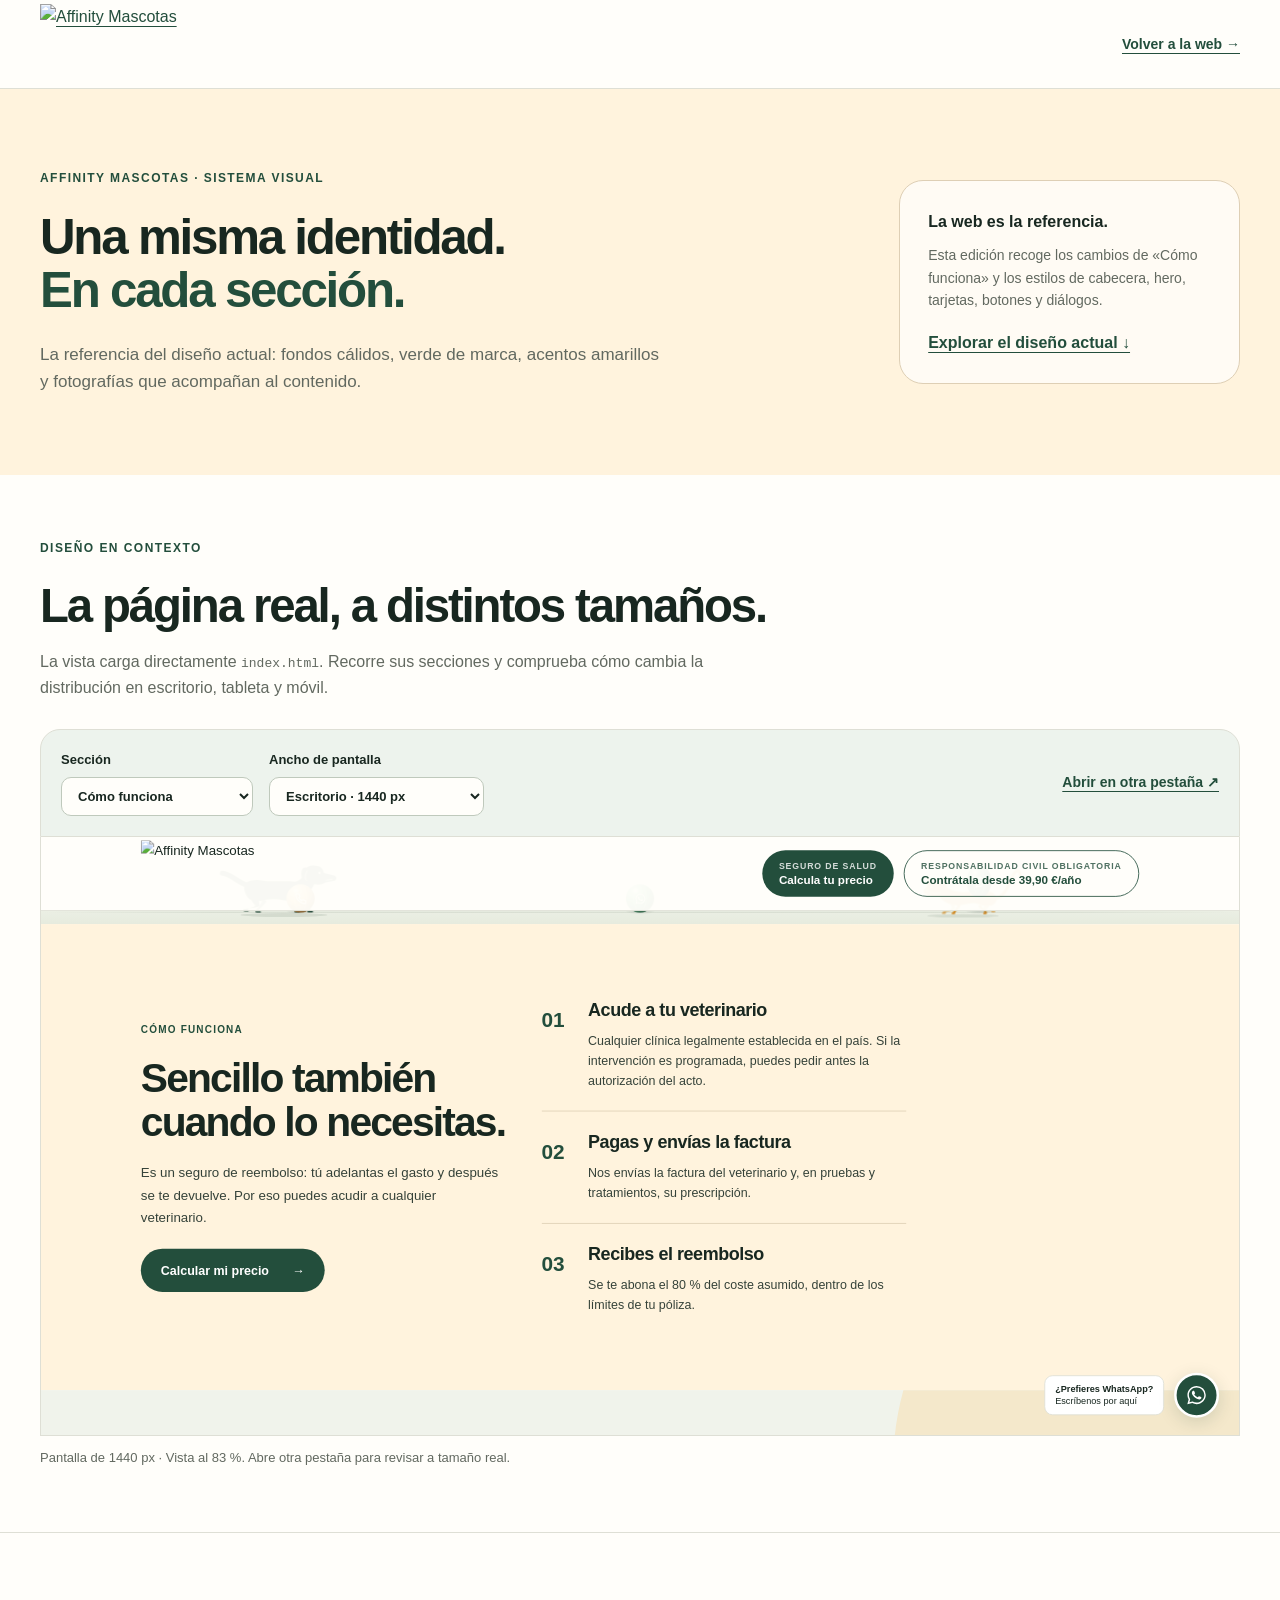
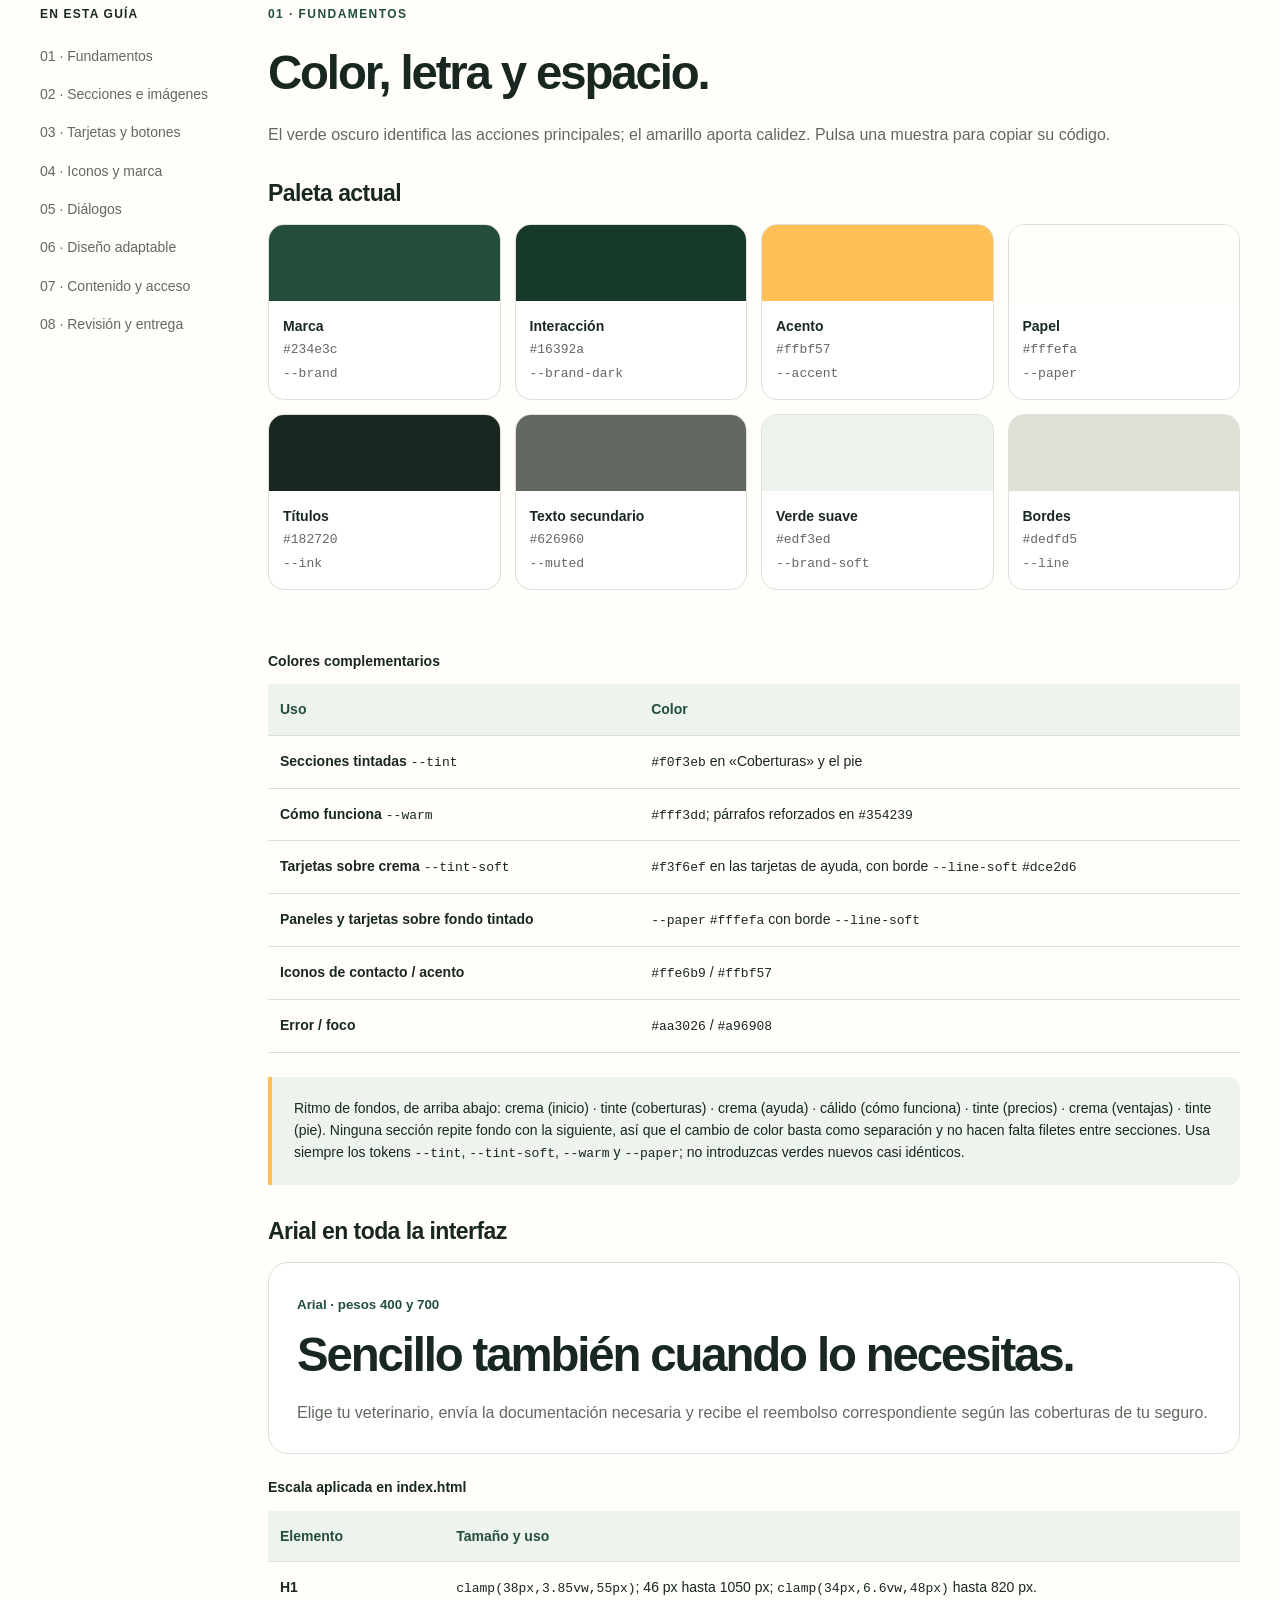
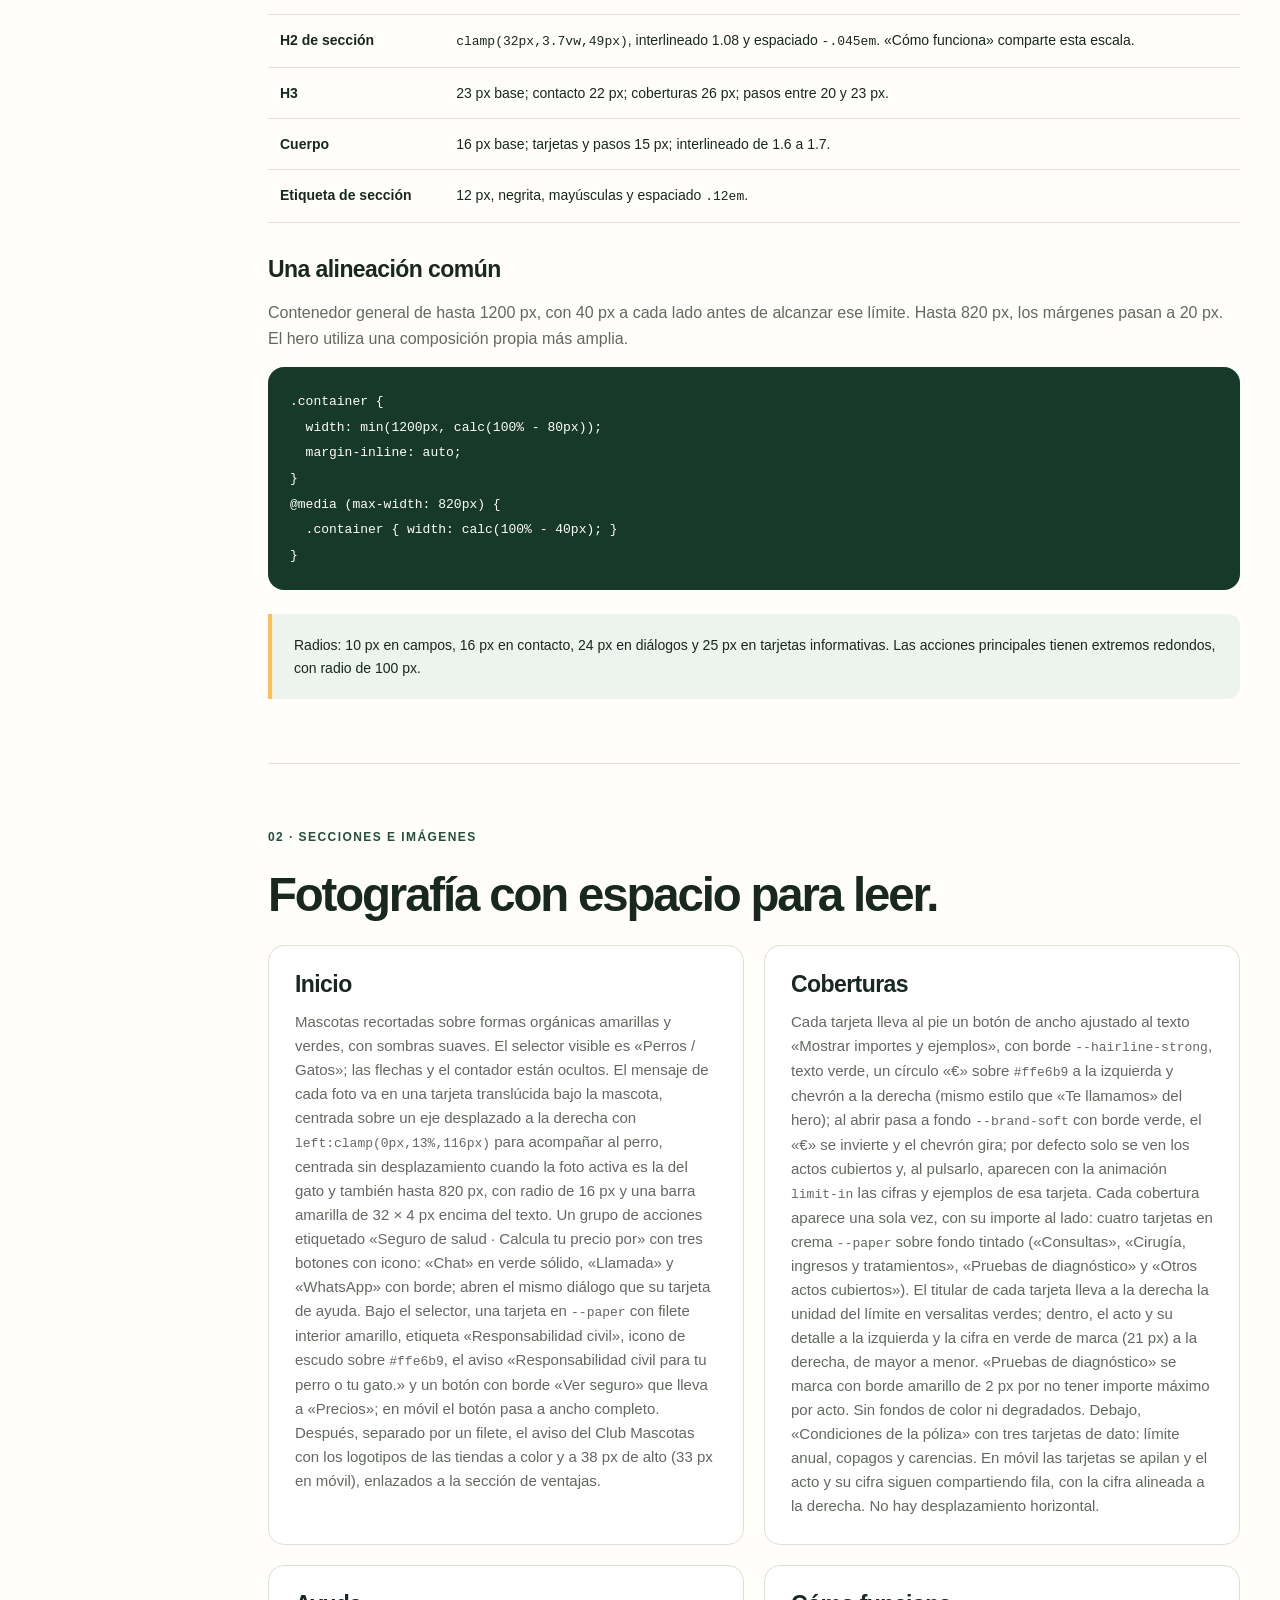
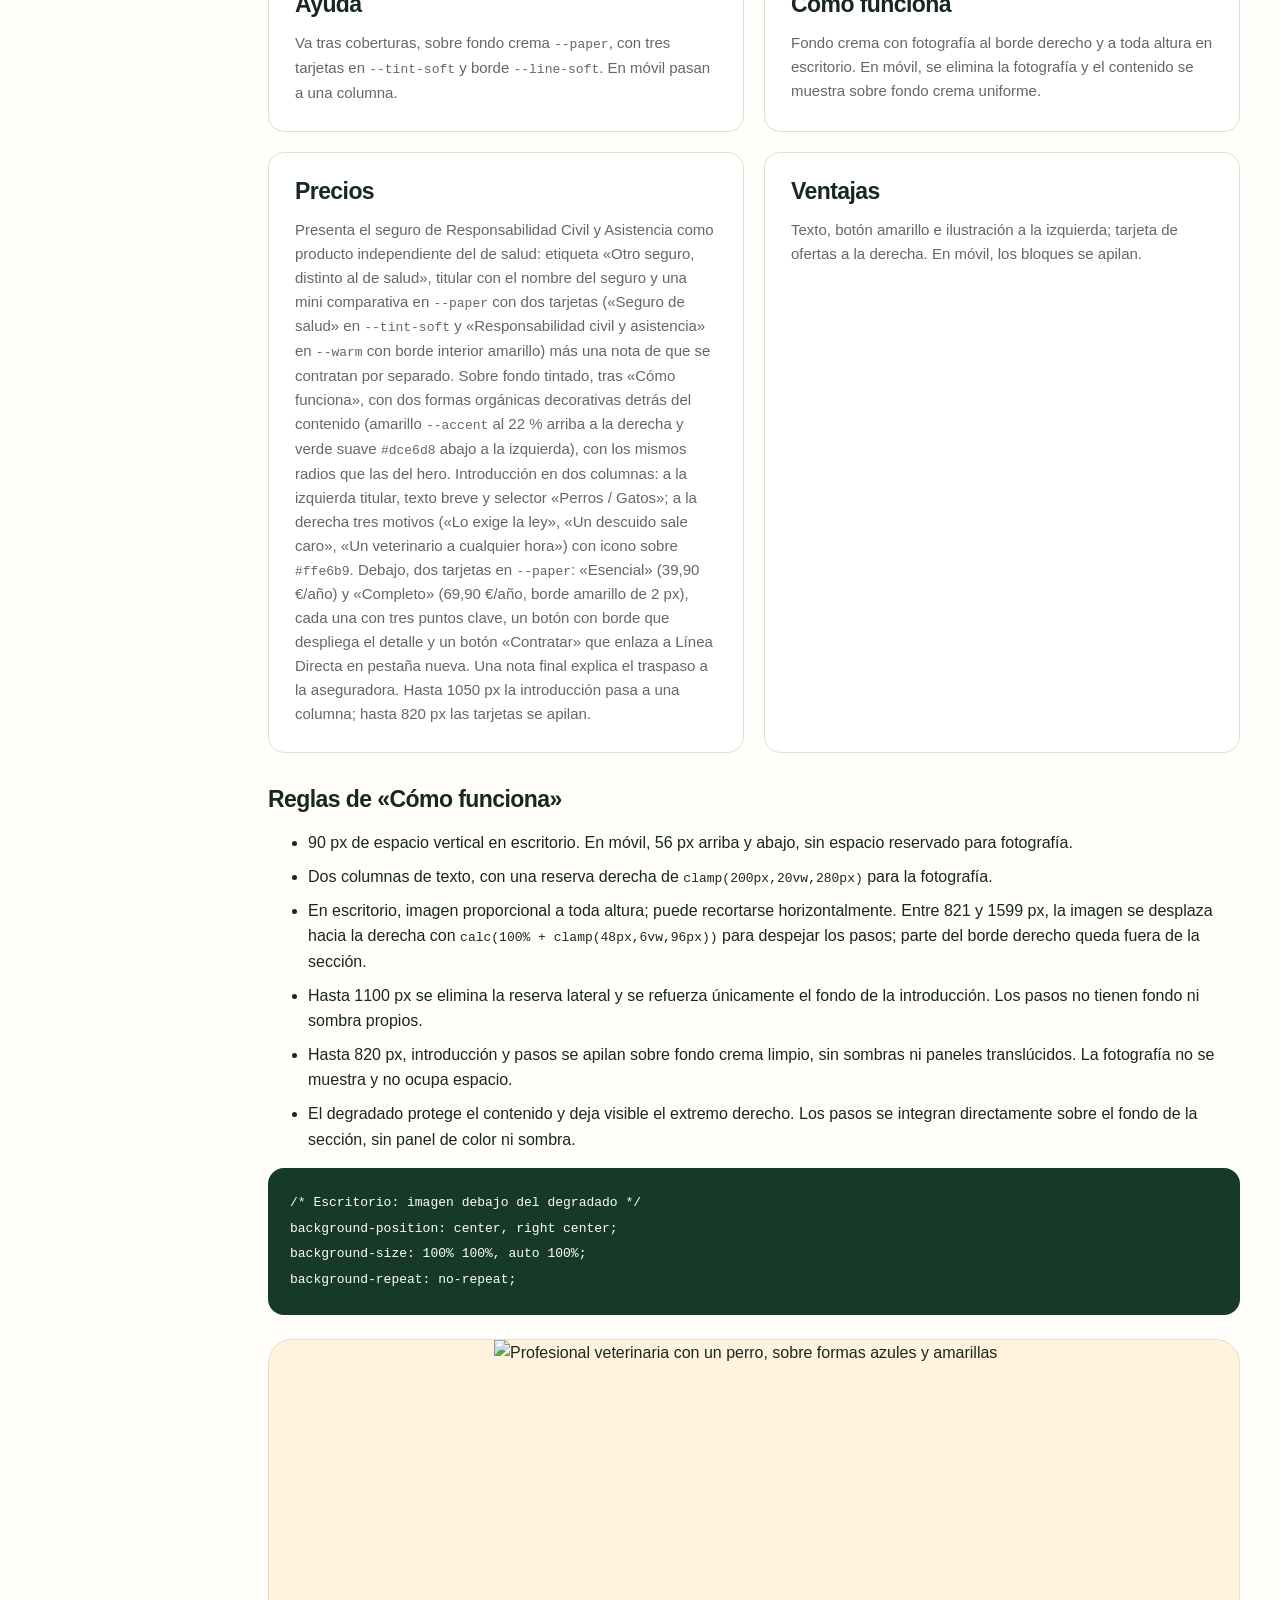
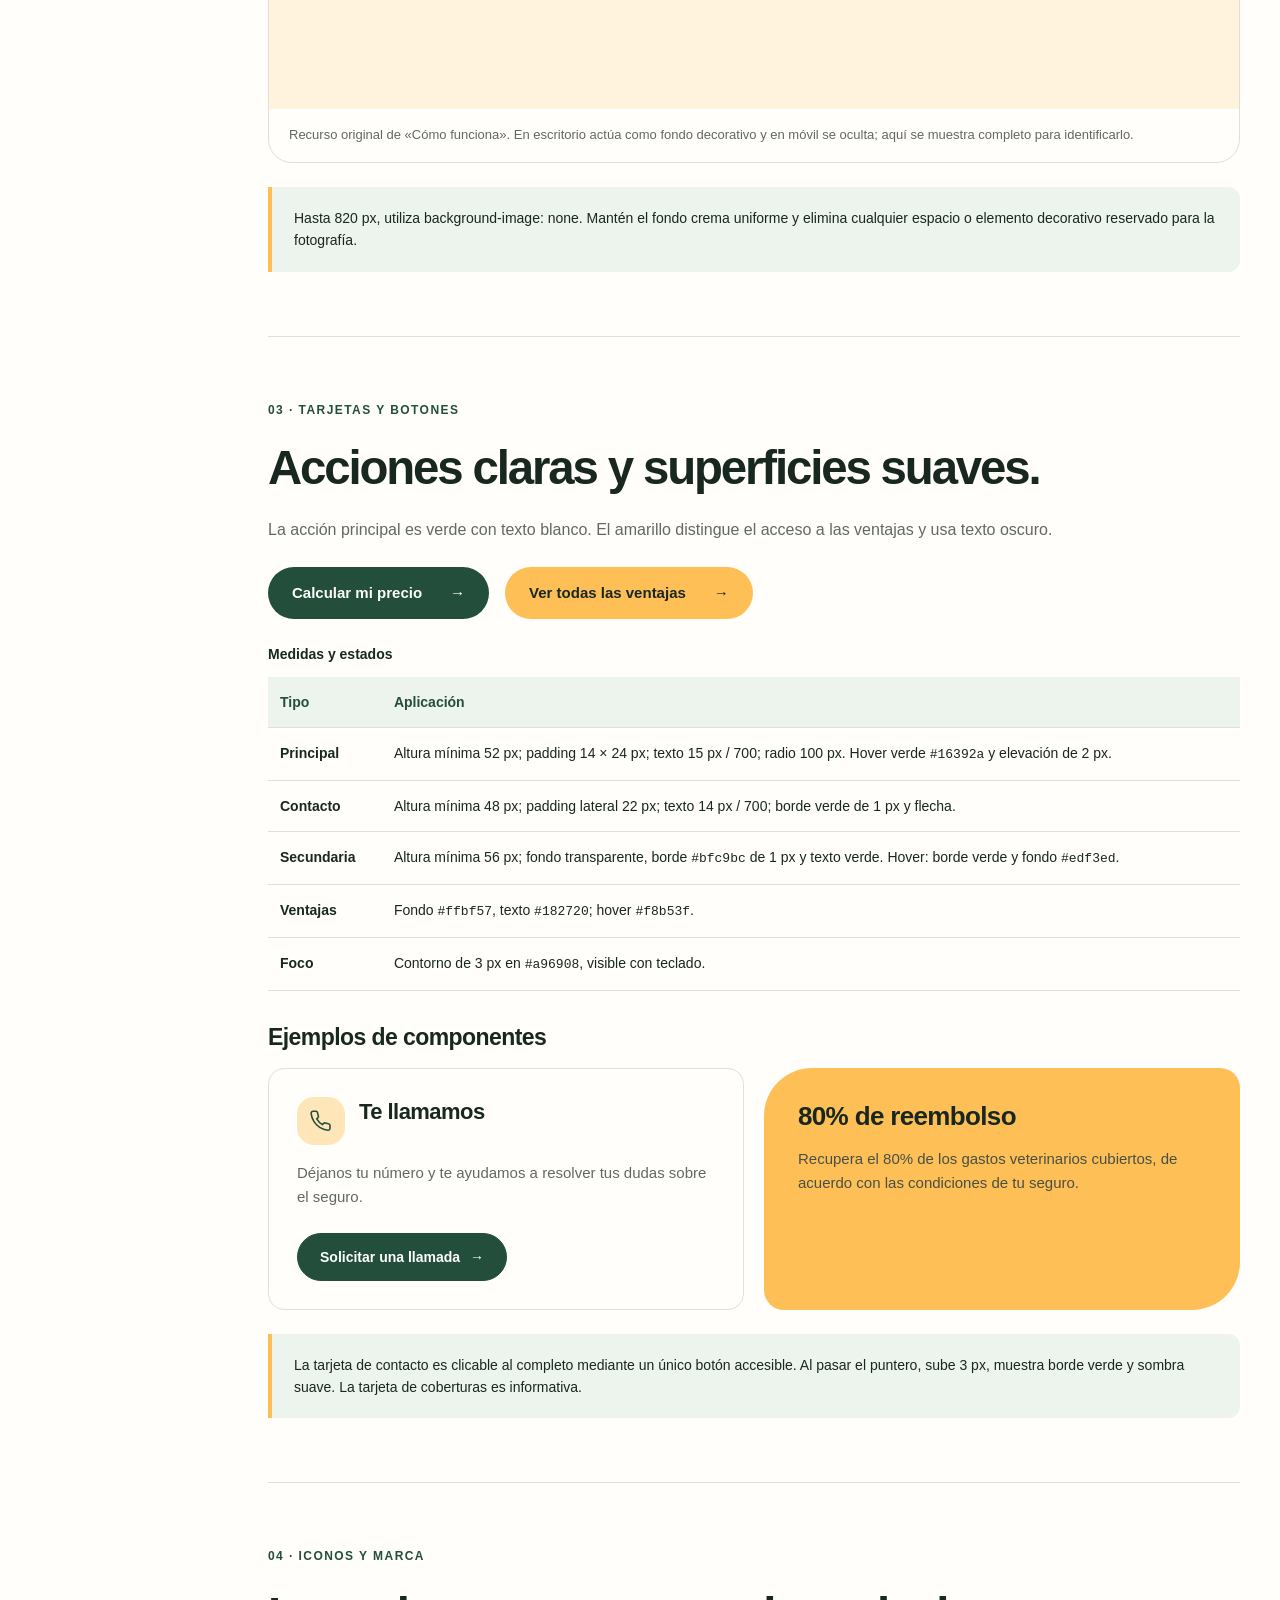
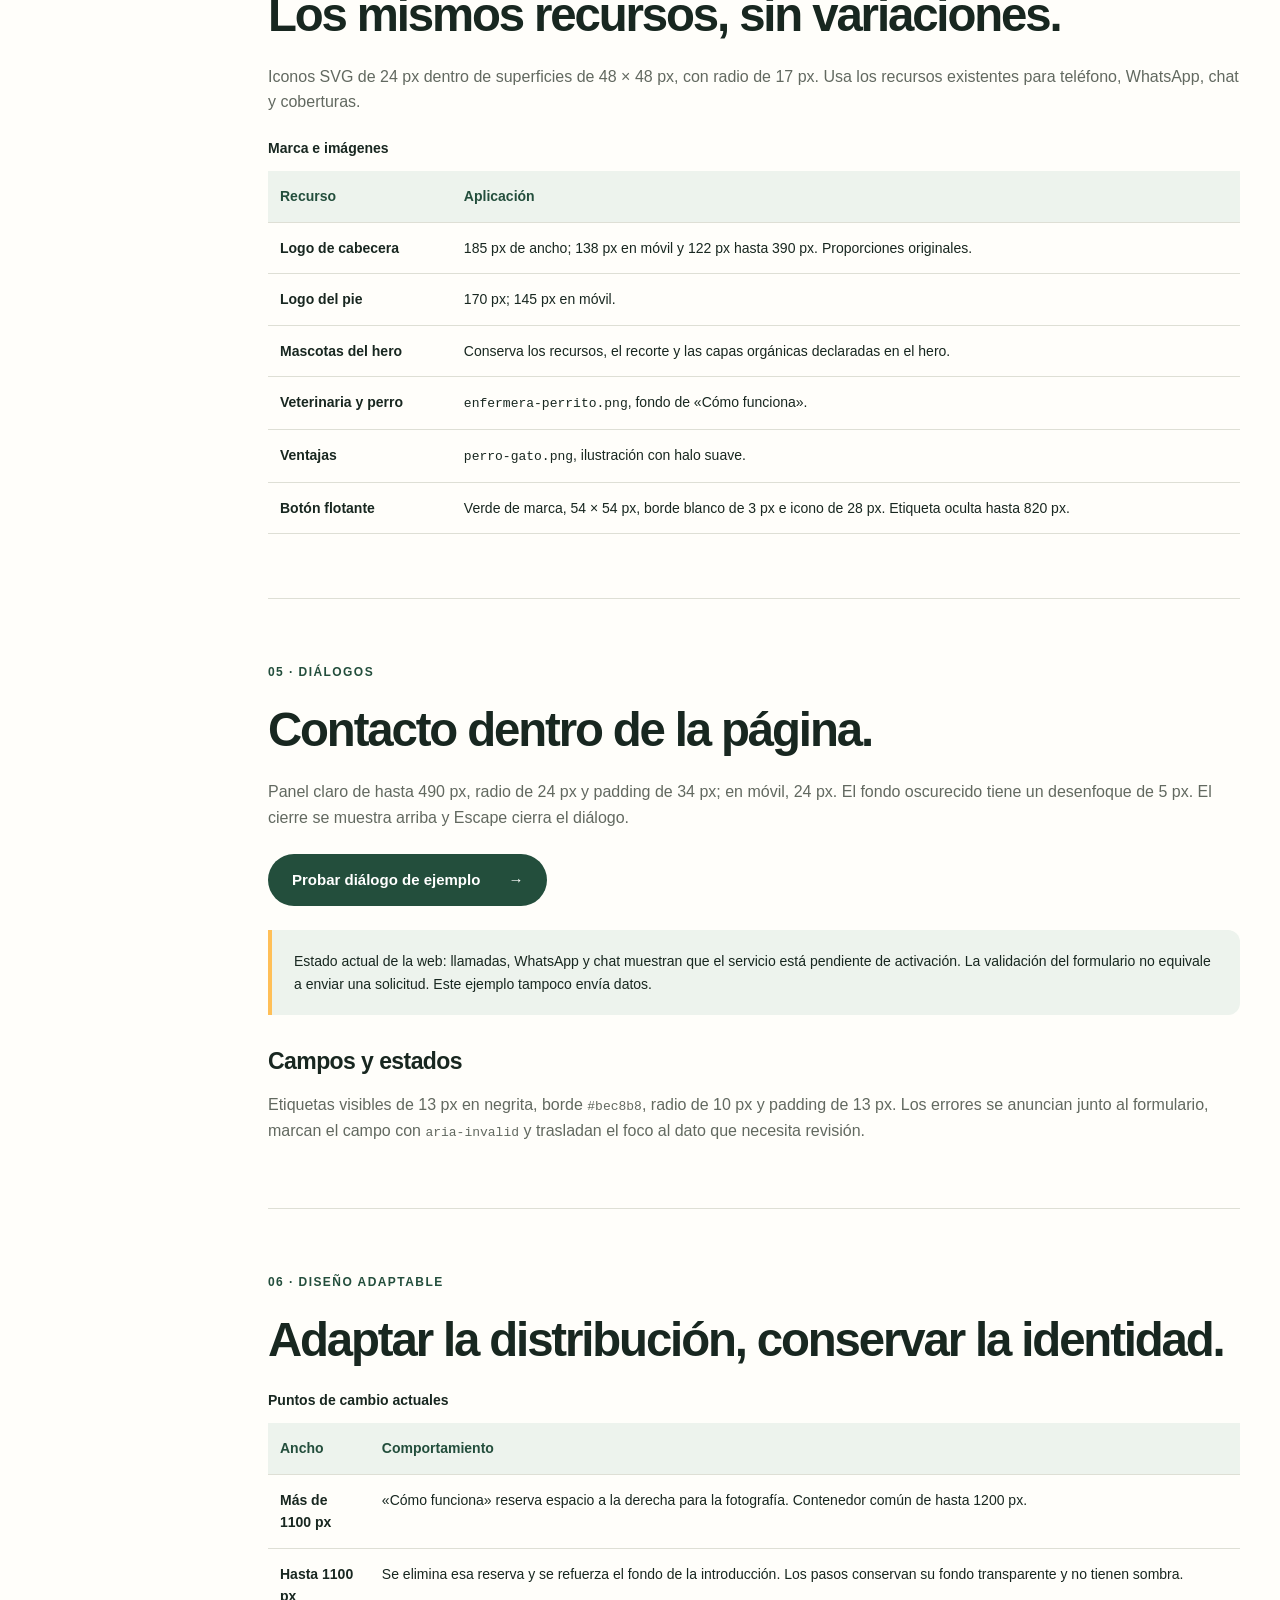
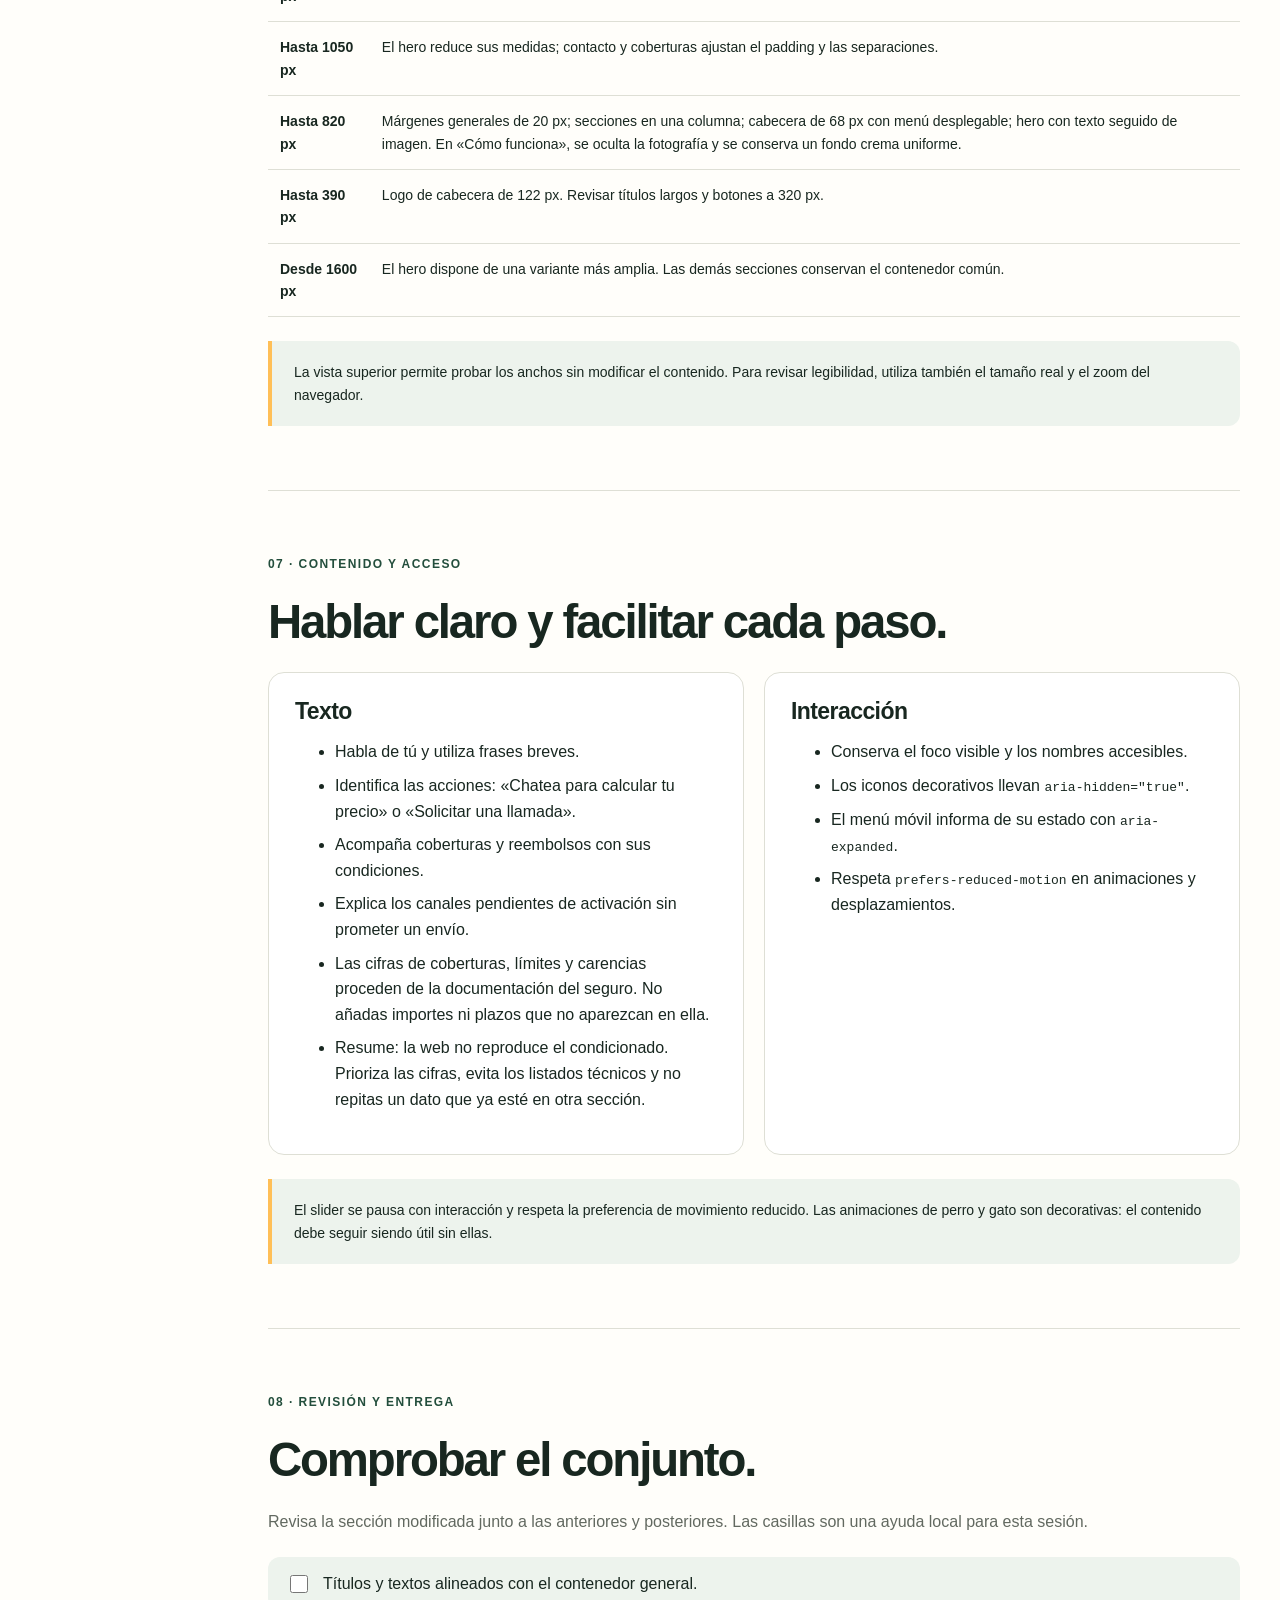
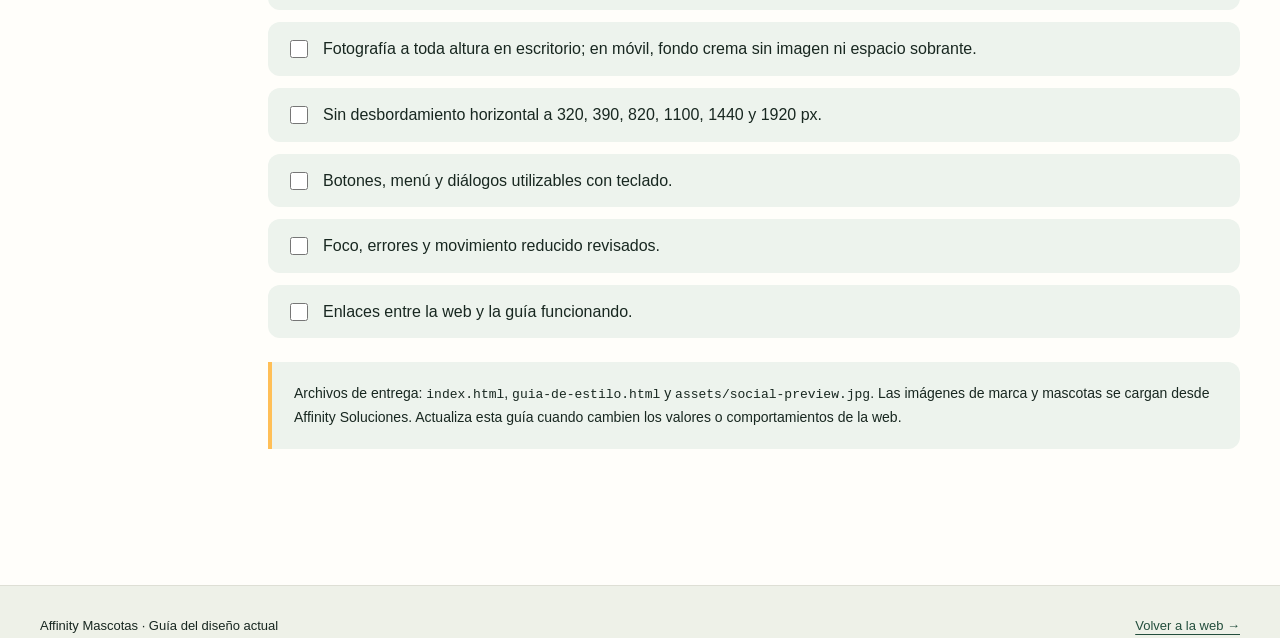
==== commit 9486dcd5: "Restyle the coverage amounts button to match the site's outlined buttons Co-Authored-By: Claude Opus" ====
--- a/guia-de-estilo.html
+++ b/guia-de-estilo.html
@@ -41,7 +41,7 @@
 @media (max-width: 820px) {
   .container { width: calc(100% - 40px); }
 }</code></pre><p class="note">Radios: 10 px en campos, 16 px en contacto, 24 px en diálogos y 25 px en tarjetas informativas. Las acciones principales tienen extremos redondos, con radio de 100 px.</p></div></section>
-<section class="guide-section" id="seccion"><p class="eyebrow">02 · Secciones e imágenes</p><h2>Fotografía con espacio para leer.</h2><div class="card-grid"><article class="spec-card"><h3>Inicio</h3><p>Mascotas recortadas sobre formas orgánicas amarillas y verdes, con sombras suaves. El selector visible es «Perros / Gatos»; las flechas y el contador están ocultos. El mensaje de cada foto va en una tarjeta translúcida bajo la mascota, centrada sobre un eje desplazado a la derecha con <code>left:clamp(0px,13%,116px)</code> para acompañar al perro, centrada sin desplazamiento cuando la foto activa es la del gato y también hasta 820 px, con radio de 16 px y una barra amarilla de 32 × 4 px encima del texto. Un grupo de acciones etiquetado «Seguro de salud · Calcula tu precio por» con tres botones con icono: «Chat» en verde sólido, «Llamada» y «WhatsApp» con borde; abren el mismo diálogo que su tarjeta de ayuda. Bajo el selector, una tarjeta en <code>--paper</code> con filete interior amarillo, etiqueta «Responsabilidad civil», icono de escudo sobre <code>#ffe6b9</code>, el aviso «Responsabilidad civil para tu perro o tu gato.» y un botón con borde «Ver seguro» que lleva a «Precios»; en móvil el botón pasa a ancho completo. Después, separado por un filete, el aviso del Club Mascotas con los logotipos de las tiendas a color y a 38 px de alto (33 px en móvil), enlazados a la sección de ventajas.</p></article><article class="spec-card"><h3>Coberturas</h3><p>Cada tarjeta lleva al pie un botón con borde «Mostrar importes y ejemplos» (chevrón que gira al abrir); por defecto solo se ven los actos cubiertos y, al pulsarlo, aparecen con la animación <code>limit-in</code> las cifras y ejemplos de esa tarjeta. Cada cobertura aparece una sola vez, con su importe al lado: cuatro tarjetas en crema <code>--paper</code> sobre fondo tintado («Consultas», «Cirugía, ingresos y tratamientos», «Pruebas de diagnóstico» y «Otros actos cubiertos»). El titular de cada tarjeta lleva a la derecha la unidad del límite en versalitas verdes; dentro, el acto y su detalle a la izquierda y la cifra en verde de marca (21 px) a la derecha, de mayor a menor. «Pruebas de diagnóstico» se marca con borde amarillo de 2 px por no tener importe máximo por acto. Sin fondos de color ni degradados. Debajo, «Condiciones de la póliza» con tres tarjetas de dato: límite anual, copagos y carencias. En móvil las tarjetas se apilan y el acto y su cifra siguen compartiendo fila, con la cifra alineada a la derecha. No hay desplazamiento horizontal.</p></article><article class="spec-card"><h3>Ayuda</h3><p>Va tras coberturas, sobre fondo crema <code>--paper</code>, con tres tarjetas en <code>--tint-soft</code> y borde <code>--line-soft</code>. En móvil pasan a una columna.</p></article><article class="spec-card"><h3>Cómo funciona</h3><p>Fondo crema con fotografía al borde derecho y a toda altura en escritorio. En móvil, se elimina la fotografía y el contenido se muestra sobre fondo crema uniforme.</p></article><article class="spec-card"><h3>Precios</h3><p>Presenta el seguro de Responsabilidad Civil y Asistencia como producto independiente del de salud: etiqueta «Otro seguro, distinto al de salud», titular con el nombre del seguro y una mini comparativa en <code>--paper</code> con dos tarjetas («Seguro de salud» en <code>--tint-soft</code> y «Responsabilidad civil y asistencia» en <code>--warm</code> con borde interior amarillo) más una nota de que se contratan por separado. Sobre fondo tintado, tras «Cómo funciona», con dos formas orgánicas decorativas detrás del contenido (amarillo <code>--accent</code> al 22 % arriba a la derecha y verde suave <code>#dce6d8</code> abajo a la izquierda), con los mismos radios que las del hero. Introducción en dos columnas: a la izquierda titular, texto breve y selector «Perros / Gatos»; a la derecha tres motivos («Lo exige la ley», «Un descuido sale caro», «Un veterinario a cualquier hora») con icono sobre <code>#ffe6b9</code>. Debajo, dos tarjetas en <code>--paper</code>: «Esencial» (39,90 €/año) y «Completo» (69,90 €/año, borde amarillo de 2 px), cada una con tres puntos clave, un botón con borde que despliega el detalle y un botón «Contratar» que enlaza a Línea Directa en pestaña nueva. Una nota final explica el traspaso a la aseguradora. Hasta 1050 px la introducción pasa a una columna; hasta 820 px las tarjetas se apilan.</p></article><article class="spec-card"><h3>Ventajas</h3><p>Texto, botón amarillo e ilustración a la izquierda; tarjeta de ofertas a la derecha. En móvil, los bloques se apilan.</p></article></div><div class="subsection"><h3>Reglas de «Cómo funciona»</h3><ul><li>90 px de espacio vertical en escritorio. En móvil, 56 px arriba y abajo, sin espacio reservado para fotografía.</li><li>Dos columnas de texto, con una reserva derecha de <code>clamp(200px,20vw,280px)</code> para la fotografía.</li><li>En escritorio, imagen proporcional a toda altura; puede recortarse horizontalmente. Entre 821 y 1599 px, la imagen se desplaza hacia la derecha con <code>calc(100% + clamp(48px,6vw,96px))</code> para despejar los pasos; parte del borde derecho queda fuera de la sección.</li><li>Hasta 1100 px se elimina la reserva lateral y se refuerza únicamente el fondo de la introducción. Los pasos no tienen fondo ni sombra propios.</li><li>Hasta 820 px, introducción y pasos se apilan sobre fondo crema limpio, sin sombras ni paneles translúcidos. La fotografía no se muestra y no ocupa espacio.</li><li>El degradado protege el contenido y deja visible el extremo derecho. Los pasos se integran directamente sobre el fondo de la sección, sin panel de color ni sombra.</li></ul><pre><code>/* Escritorio: imagen debajo del degradado */
+<section class="guide-section" id="seccion"><p class="eyebrow">02 · Secciones e imágenes</p><h2>Fotografía con espacio para leer.</h2><div class="card-grid"><article class="spec-card"><h3>Inicio</h3><p>Mascotas recortadas sobre formas orgánicas amarillas y verdes, con sombras suaves. El selector visible es «Perros / Gatos»; las flechas y el contador están ocultos. El mensaje de cada foto va en una tarjeta translúcida bajo la mascota, centrada sobre un eje desplazado a la derecha con <code>left:clamp(0px,13%,116px)</code> para acompañar al perro, centrada sin desplazamiento cuando la foto activa es la del gato y también hasta 820 px, con radio de 16 px y una barra amarilla de 32 × 4 px encima del texto. Un grupo de acciones etiquetado «Seguro de salud · Calcula tu precio por» con tres botones con icono: «Chat» en verde sólido, «Llamada» y «WhatsApp» con borde; abren el mismo diálogo que su tarjeta de ayuda. Bajo el selector, una tarjeta en <code>--paper</code> con filete interior amarillo, etiqueta «Responsabilidad civil», icono de escudo sobre <code>#ffe6b9</code>, el aviso «Responsabilidad civil para tu perro o tu gato.» y un botón con borde «Ver seguro» que lleva a «Precios»; en móvil el botón pasa a ancho completo. Después, separado por un filete, el aviso del Club Mascotas con los logotipos de las tiendas a color y a 38 px de alto (33 px en móvil), enlazados a la sección de ventajas.</p></article><article class="spec-card"><h3>Coberturas</h3><p>Cada tarjeta lleva al pie un botón de ancho ajustado al texto «Mostrar importes y ejemplos», con borde <code>--hairline-strong</code>, texto verde, un círculo «€» sobre <code>#ffe6b9</code> a la izquierda y chevrón a la derecha (mismo estilo que «Te llamamos» del hero); al abrir pasa a fondo <code>--brand-soft</code> con borde verde, el «€» se invierte y el chevrón gira; por defecto solo se ven los actos cubiertos y, al pulsarlo, aparecen con la animación <code>limit-in</code> las cifras y ejemplos de esa tarjeta. Cada cobertura aparece una sola vez, con su importe al lado: cuatro tarjetas en crema <code>--paper</code> sobre fondo tintado («Consultas», «Cirugía, ingresos y tratamientos», «Pruebas de diagnóstico» y «Otros actos cubiertos»). El titular de cada tarjeta lleva a la derecha la unidad del límite en versalitas verdes; dentro, el acto y su detalle a la izquierda y la cifra en verde de marca (21 px) a la derecha, de mayor a menor. «Pruebas de diagnóstico» se marca con borde amarillo de 2 px por no tener importe máximo por acto. Sin fondos de color ni degradados. Debajo, «Condiciones de la póliza» con tres tarjetas de dato: límite anual, copagos y carencias. En móvil las tarjetas se apilan y el acto y su cifra siguen compartiendo fila, con la cifra alineada a la derecha. No hay desplazamiento horizontal.</p></article><article class="spec-card"><h3>Ayuda</h3><p>Va tras coberturas, sobre fondo crema <code>--paper</code>, con tres tarjetas en <code>--tint-soft</code> y borde <code>--line-soft</code>. En móvil pasan a una columna.</p></article><article class="spec-card"><h3>Cómo funciona</h3><p>Fondo crema con fotografía al borde derecho y a toda altura en escritorio. En móvil, se elimina la fotografía y el contenido se muestra sobre fondo crema uniforme.</p></article><article class="spec-card"><h3>Precios</h3><p>Presenta el seguro de Responsabilidad Civil y Asistencia como producto independiente del de salud: etiqueta «Otro seguro, distinto al de salud», titular con el nombre del seguro y una mini comparativa en <code>--paper</code> con dos tarjetas («Seguro de salud» en <code>--tint-soft</code> y «Responsabilidad civil y asistencia» en <code>--warm</code> con borde interior amarillo) más una nota de que se contratan por separado. Sobre fondo tintado, tras «Cómo funciona», con dos formas orgánicas decorativas detrás del contenido (amarillo <code>--accent</code> al 22 % arriba a la derecha y verde suave <code>#dce6d8</code> abajo a la izquierda), con los mismos radios que las del hero. Introducción en dos columnas: a la izquierda titular, texto breve y selector «Perros / Gatos»; a la derecha tres motivos («Lo exige la ley», «Un descuido sale caro», «Un veterinario a cualquier hora») con icono sobre <code>#ffe6b9</code>. Debajo, dos tarjetas en <code>--paper</code>: «Esencial» (39,90 €/año) y «Completo» (69,90 €/año, borde amarillo de 2 px), cada una con tres puntos clave, un botón con borde que despliega el detalle y un botón «Contratar» que enlaza a Línea Directa en pestaña nueva. Una nota final explica el traspaso a la aseguradora. Hasta 1050 px la introducción pasa a una columna; hasta 820 px las tarjetas se apilan.</p></article><article class="spec-card"><h3>Ventajas</h3><p>Texto, botón amarillo e ilustración a la izquierda; tarjeta de ofertas a la derecha. En móvil, los bloques se apilan.</p></article></div><div class="subsection"><h3>Reglas de «Cómo funciona»</h3><ul><li>90 px de espacio vertical en escritorio. En móvil, 56 px arriba y abajo, sin espacio reservado para fotografía.</li><li>Dos columnas de texto, con una reserva derecha de <code>clamp(200px,20vw,280px)</code> para la fotografía.</li><li>En escritorio, imagen proporcional a toda altura; puede recortarse horizontalmente. Entre 821 y 1599 px, la imagen se desplaza hacia la derecha con <code>calc(100% + clamp(48px,6vw,96px))</code> para despejar los pasos; parte del borde derecho queda fuera de la sección.</li><li>Hasta 1100 px se elimina la reserva lateral y se refuerza únicamente el fondo de la introducción. Los pasos no tienen fondo ni sombra propios.</li><li>Hasta 820 px, introducción y pasos se apilan sobre fondo crema limpio, sin sombras ni paneles translúcidos. La fotografía no se muestra y no ocupa espacio.</li><li>El degradado protege el contenido y deja visible el extremo derecho. Los pasos se integran directamente sobre el fondo de la sección, sin panel de color ni sombra.</li></ul><pre><code>/* Escritorio: imagen debajo del degradado */
 background-position: center, right center;
 background-size: 100% 100%, auto 100%;
 background-repeat: no-repeat;</code></pre><figure class="asset"><img src="https://www.affinitysoluciones.com/wp-content/uploads/2026/09/enfermera-perrito.png" alt="Profesional veterinaria con un perro, sobre formas azules y amarillas" width="1520" height="1080" loading="lazy"><figcaption>Recurso original de «Cómo funciona». En escritorio actúa como fondo decorativo y en móvil se oculta; aquí se muestra completo para identificarlo.</figcaption></figure><p class="note">Hasta 820 px, utiliza background-image: none. Mantén el fondo crema uniforme y elimina cualquier espacio o elemento decorativo reservado para la fotografía.</p></div></section>
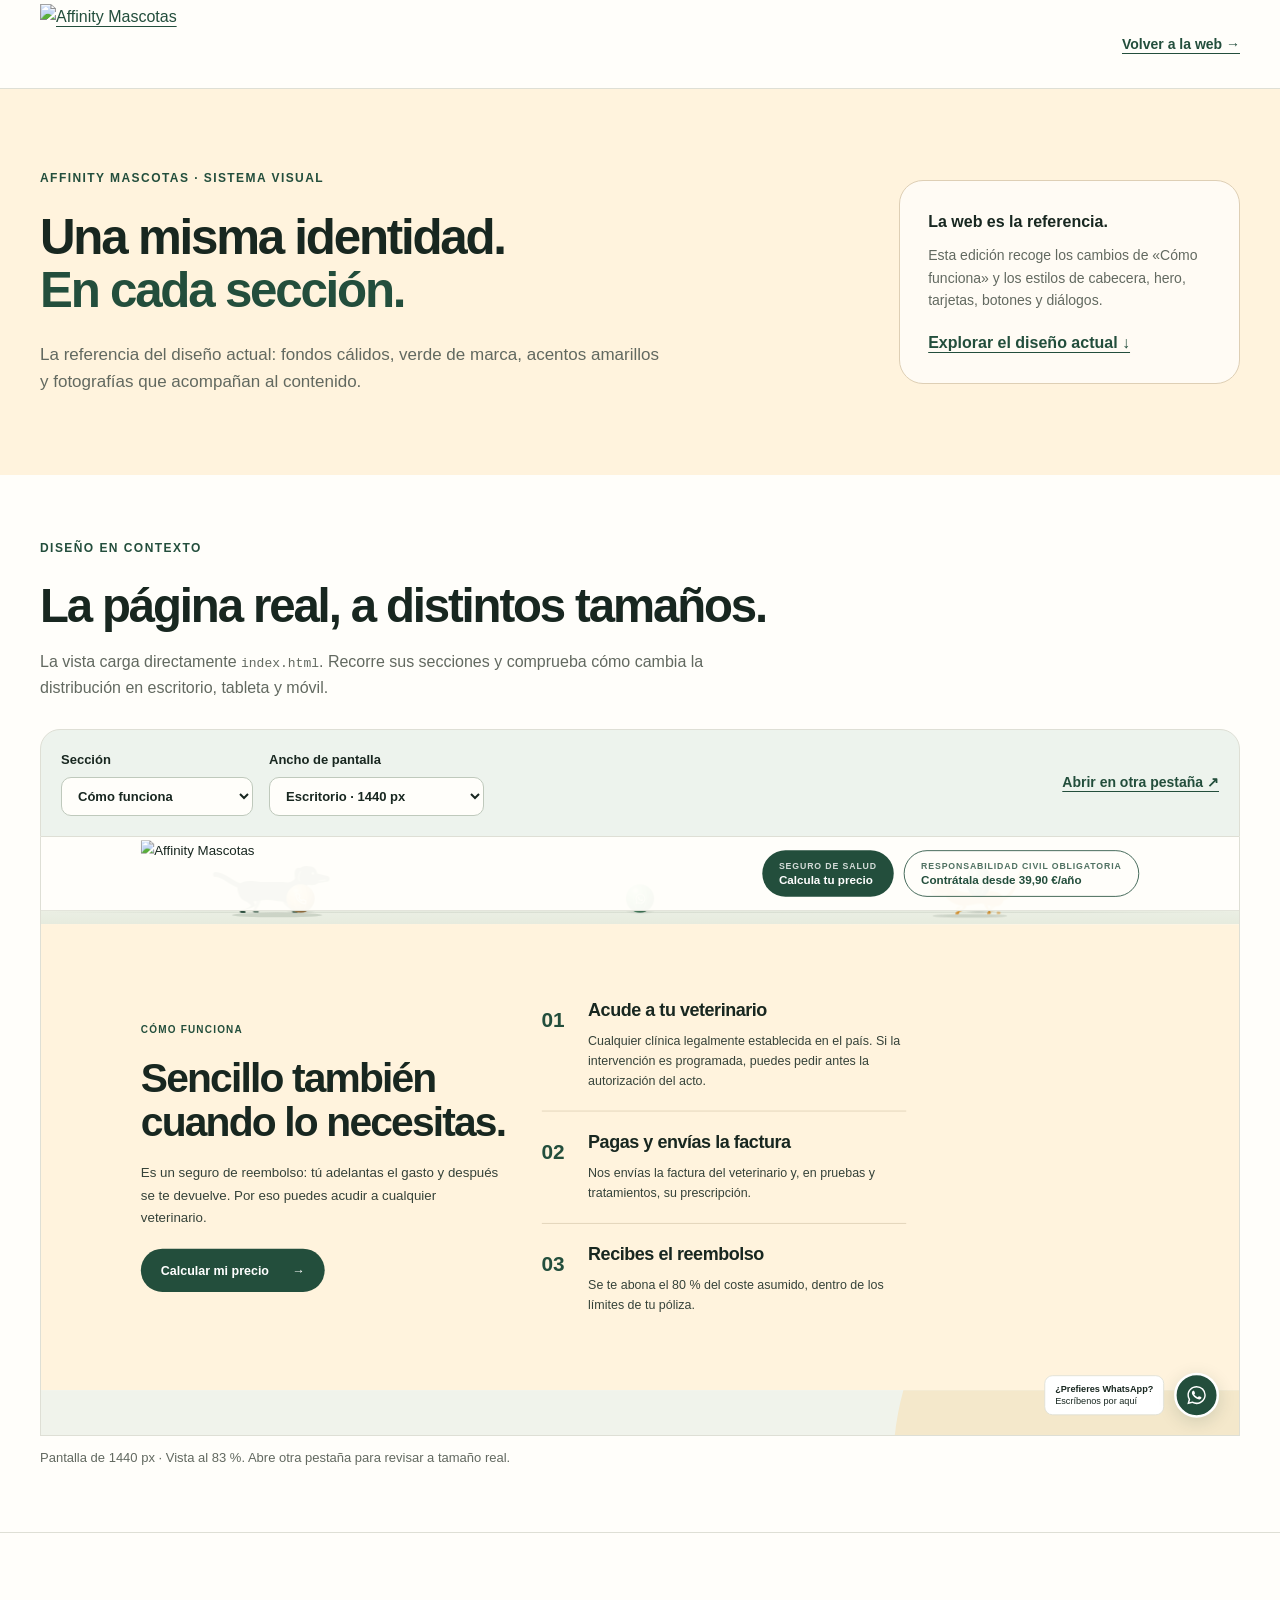
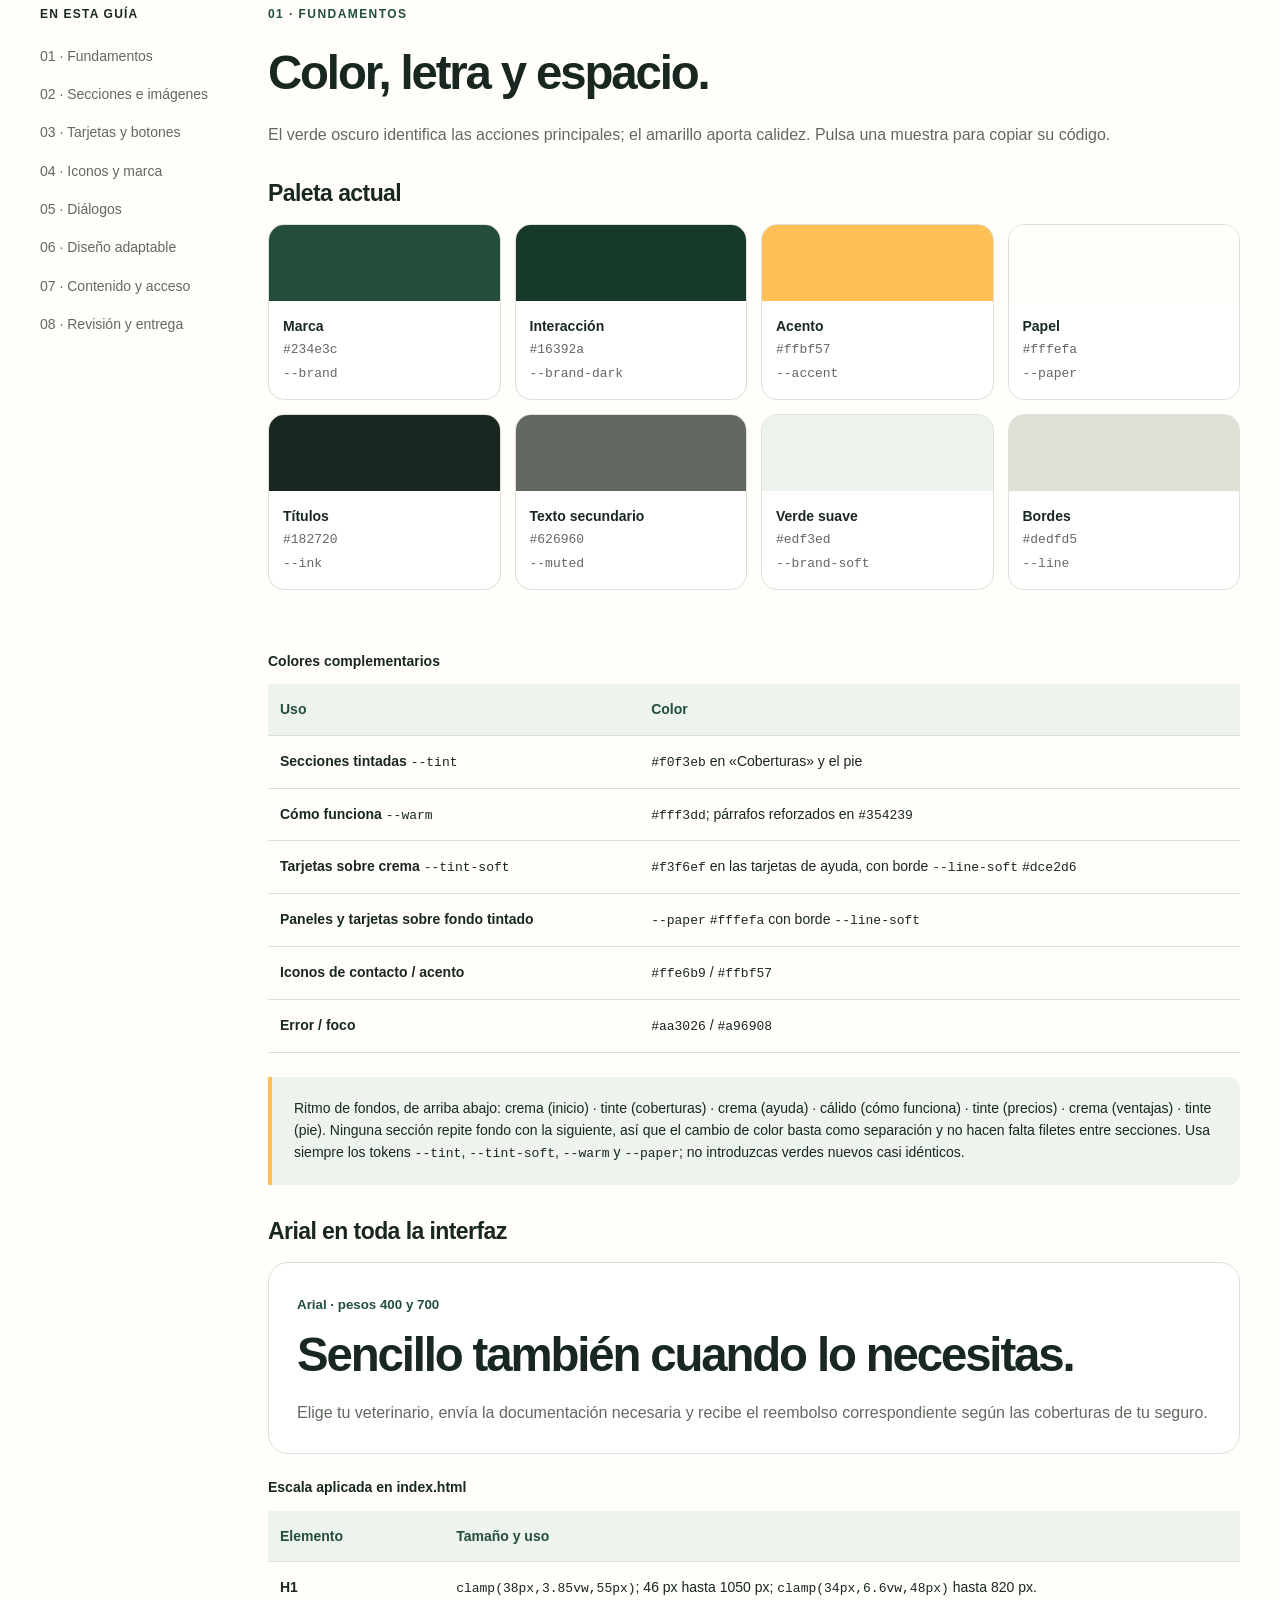
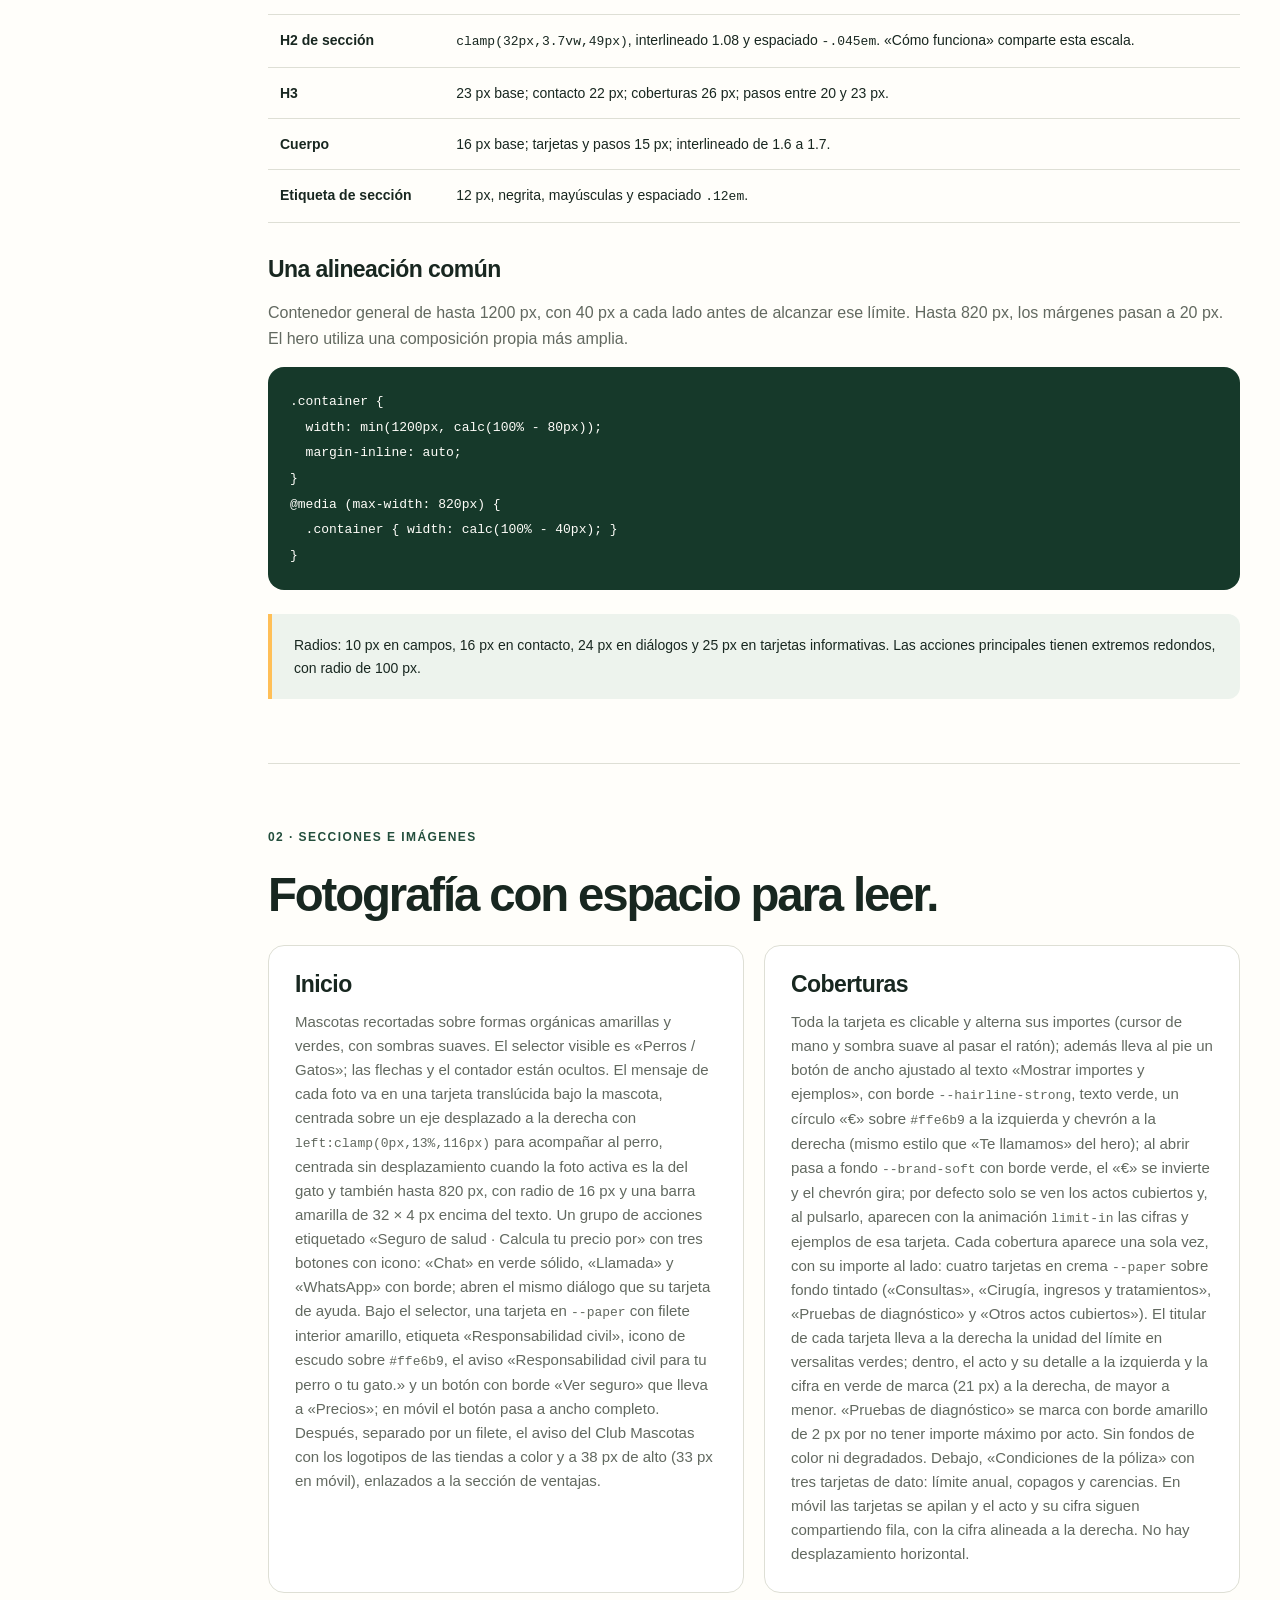
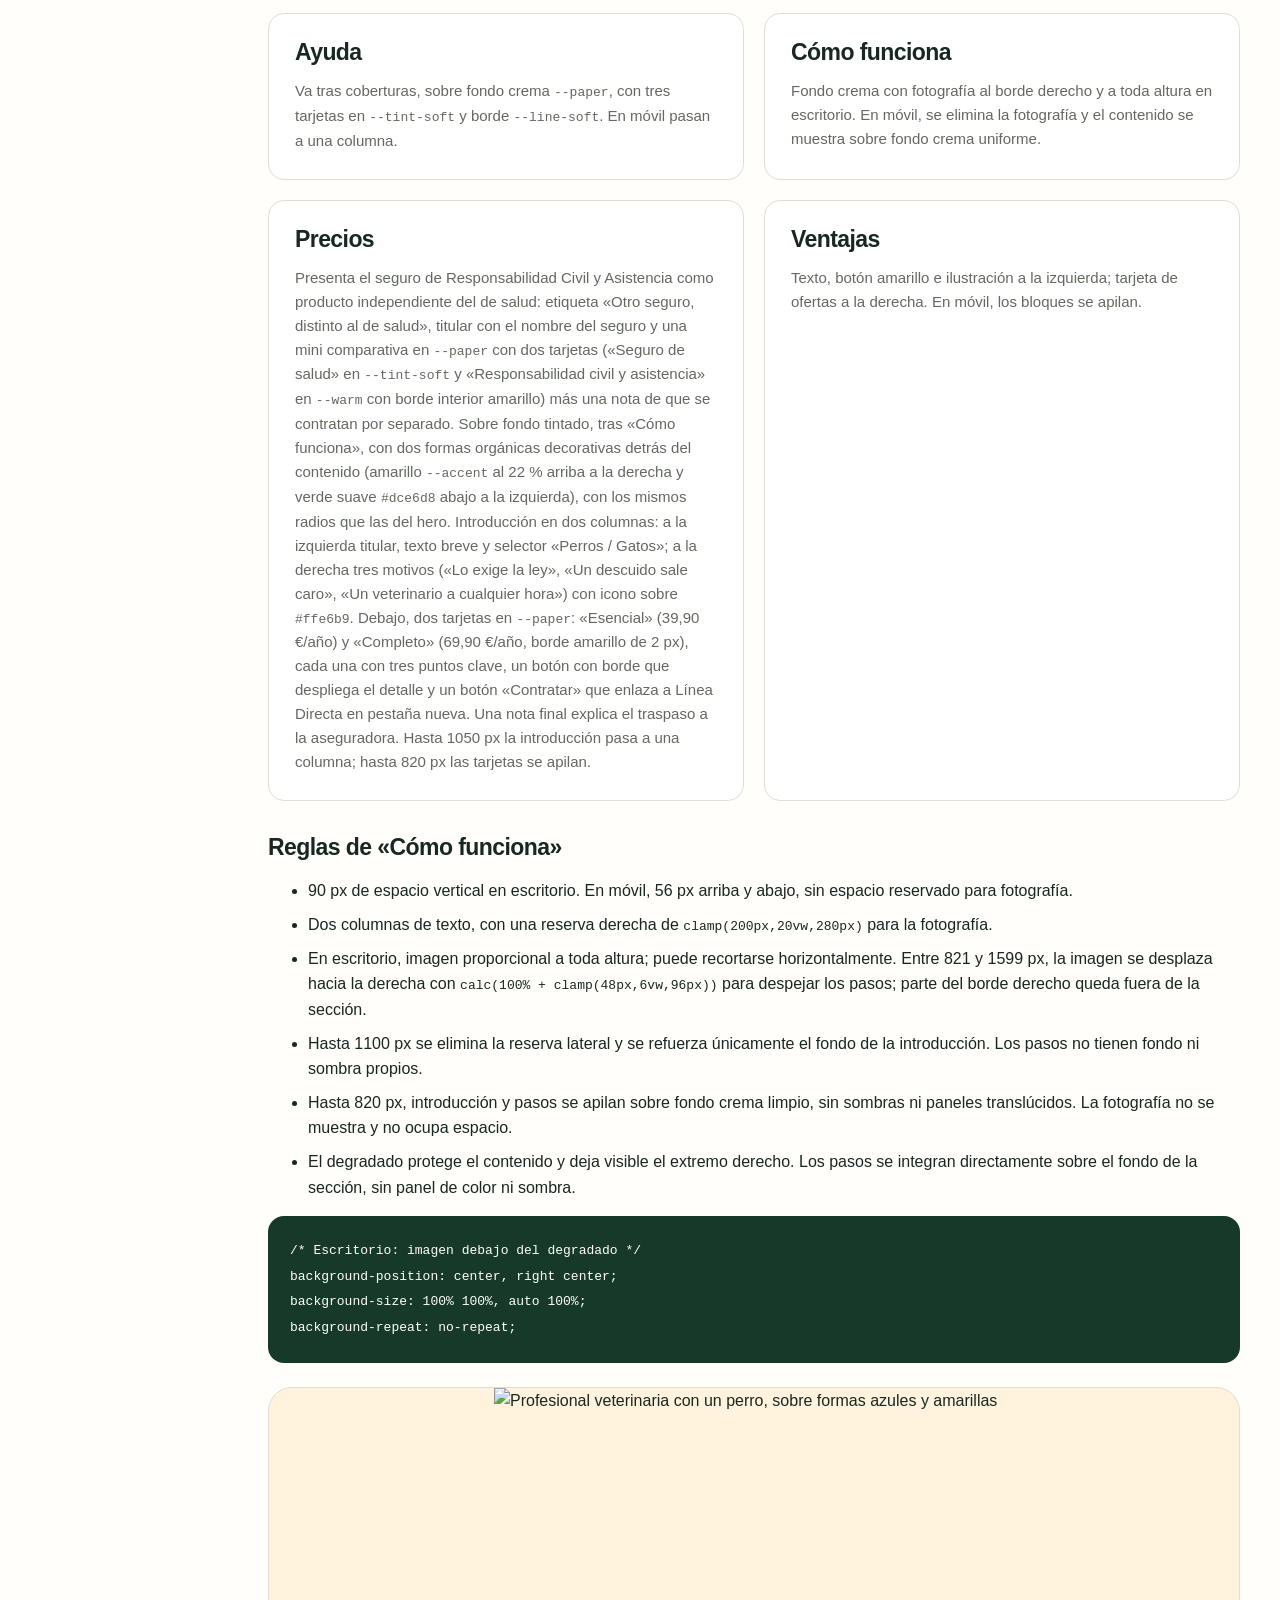
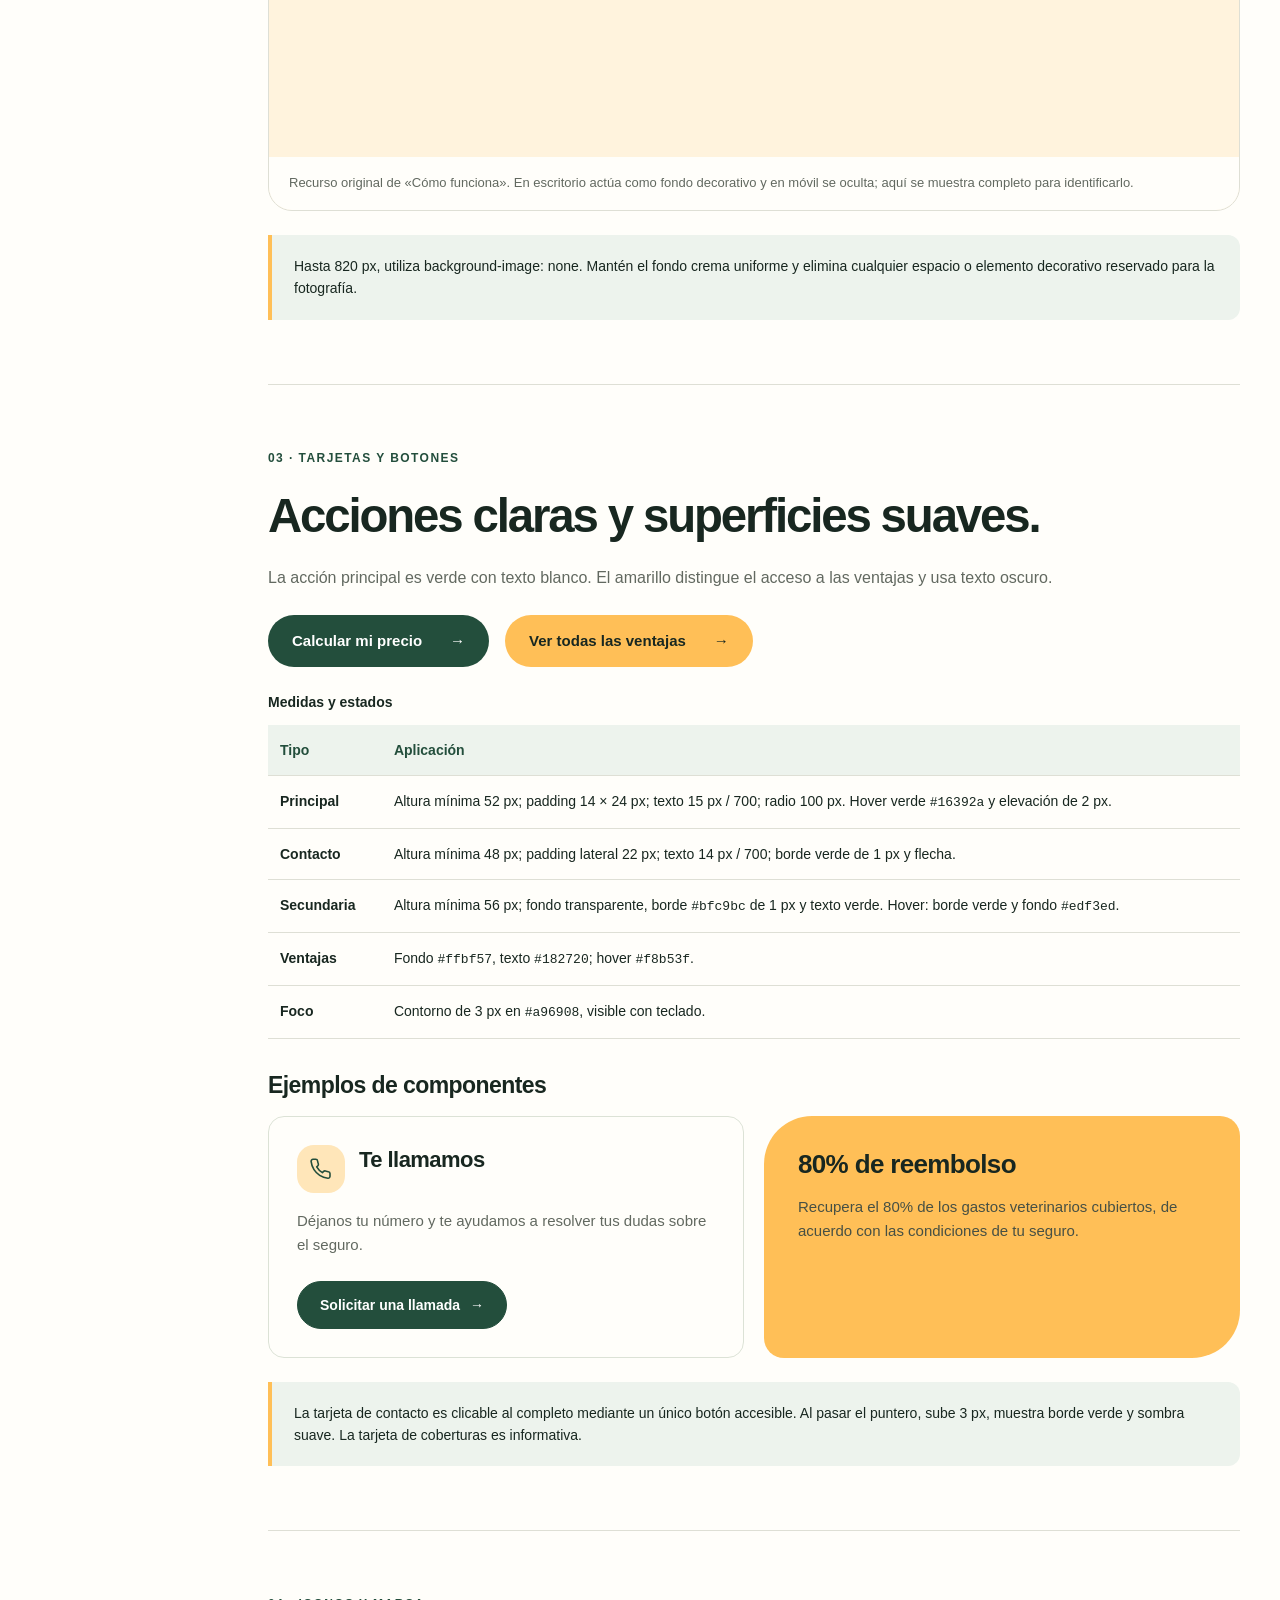
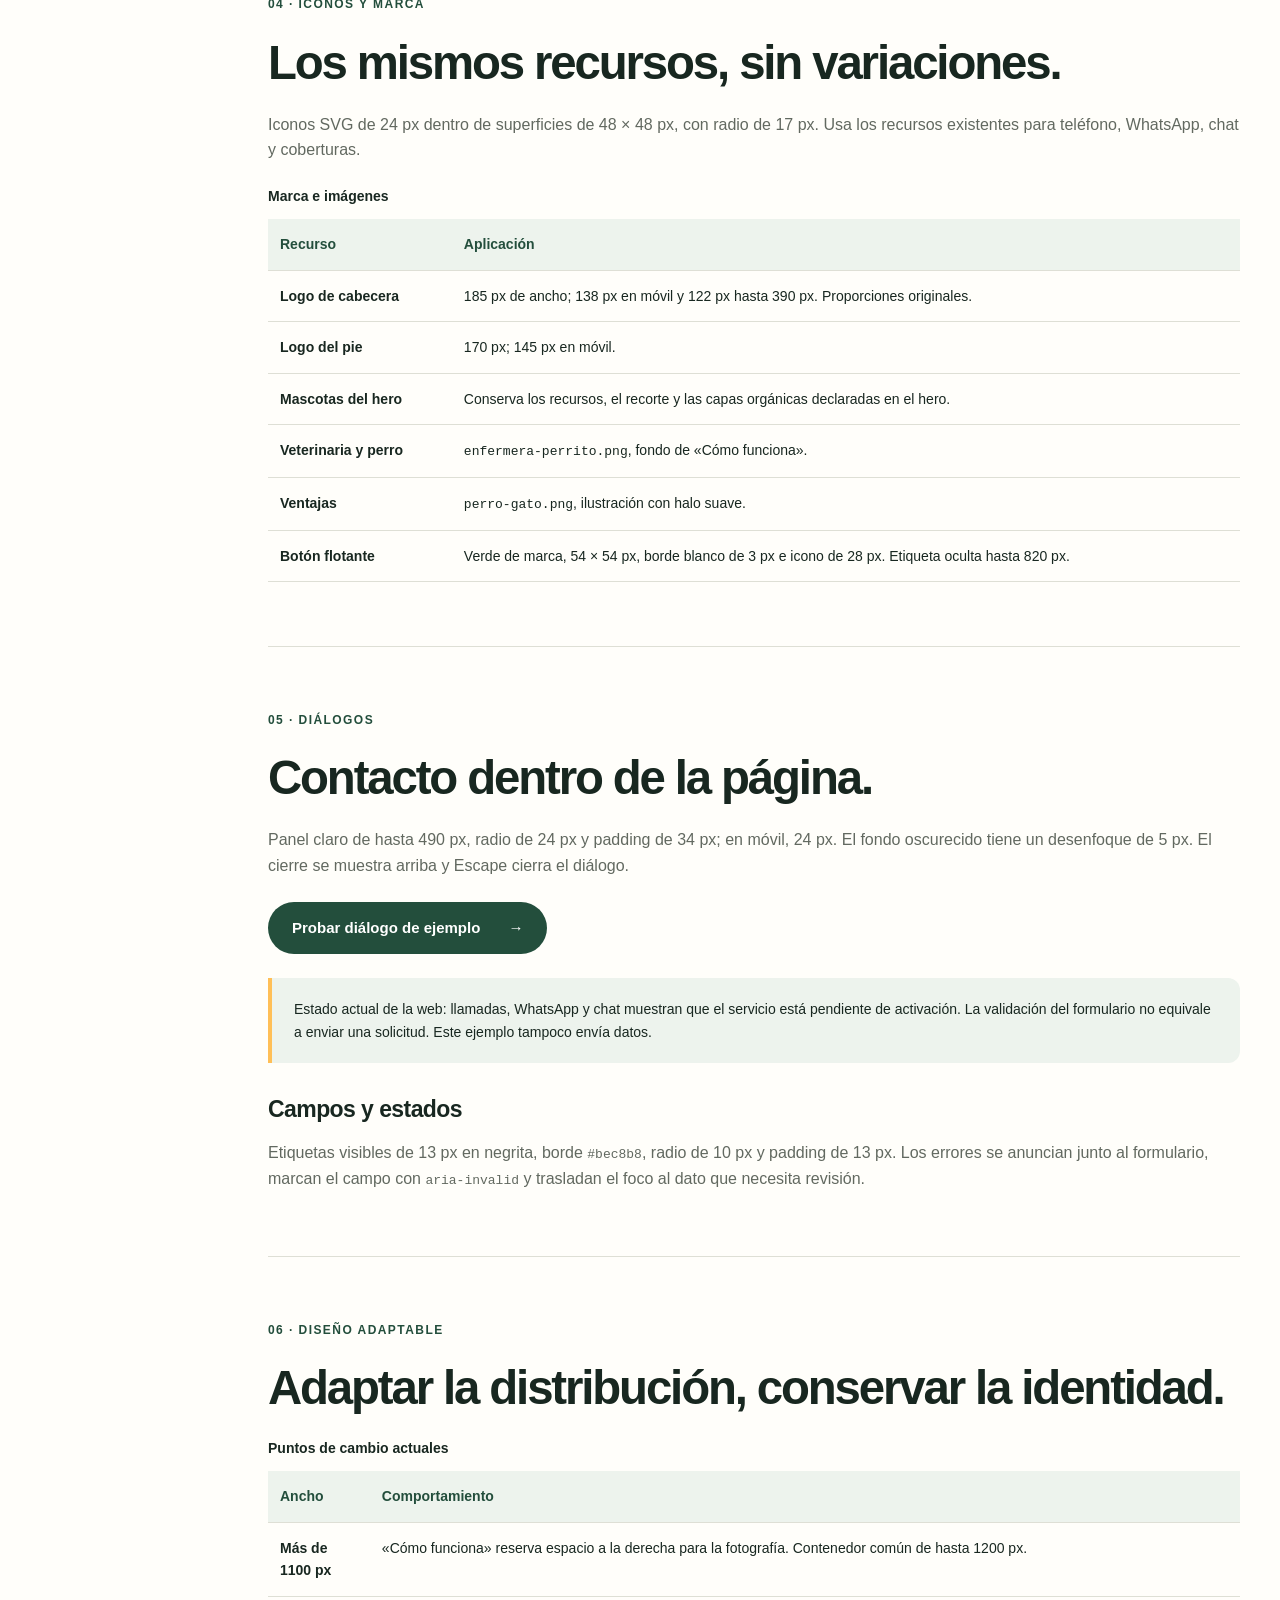
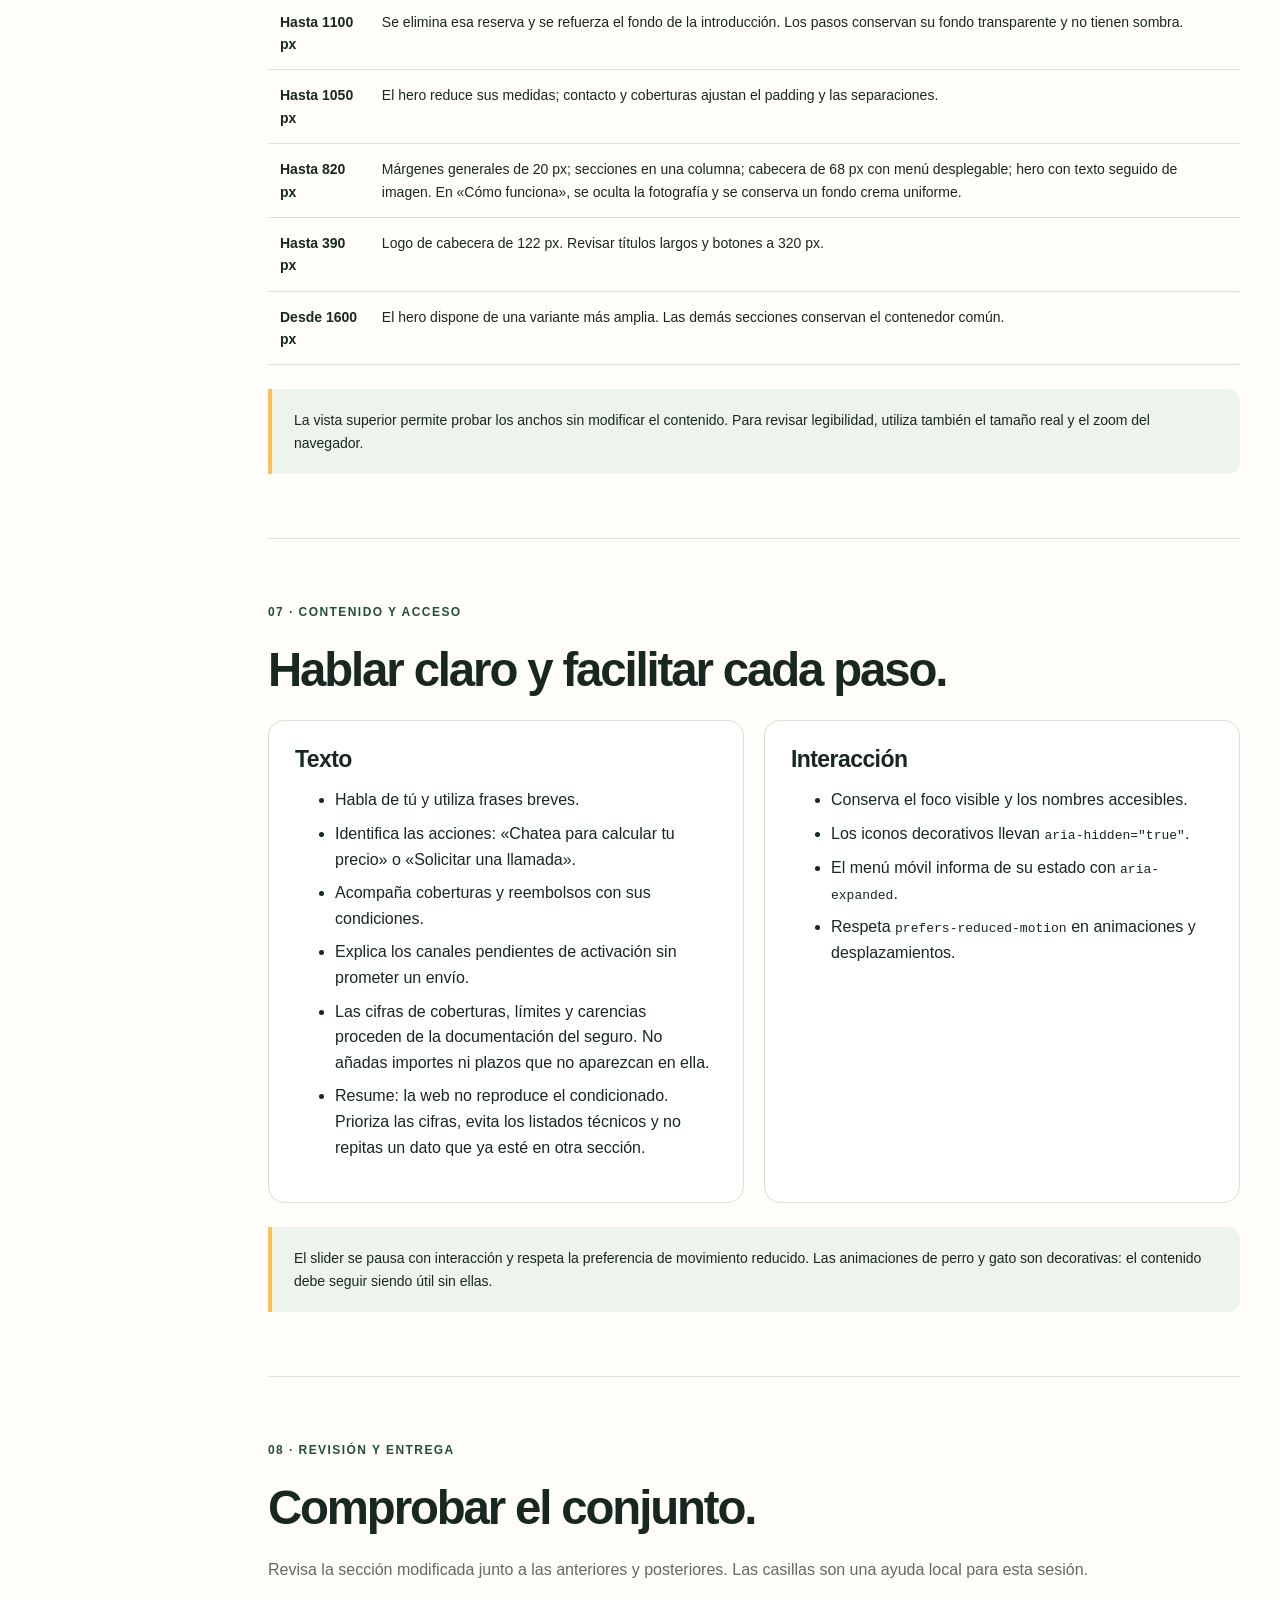
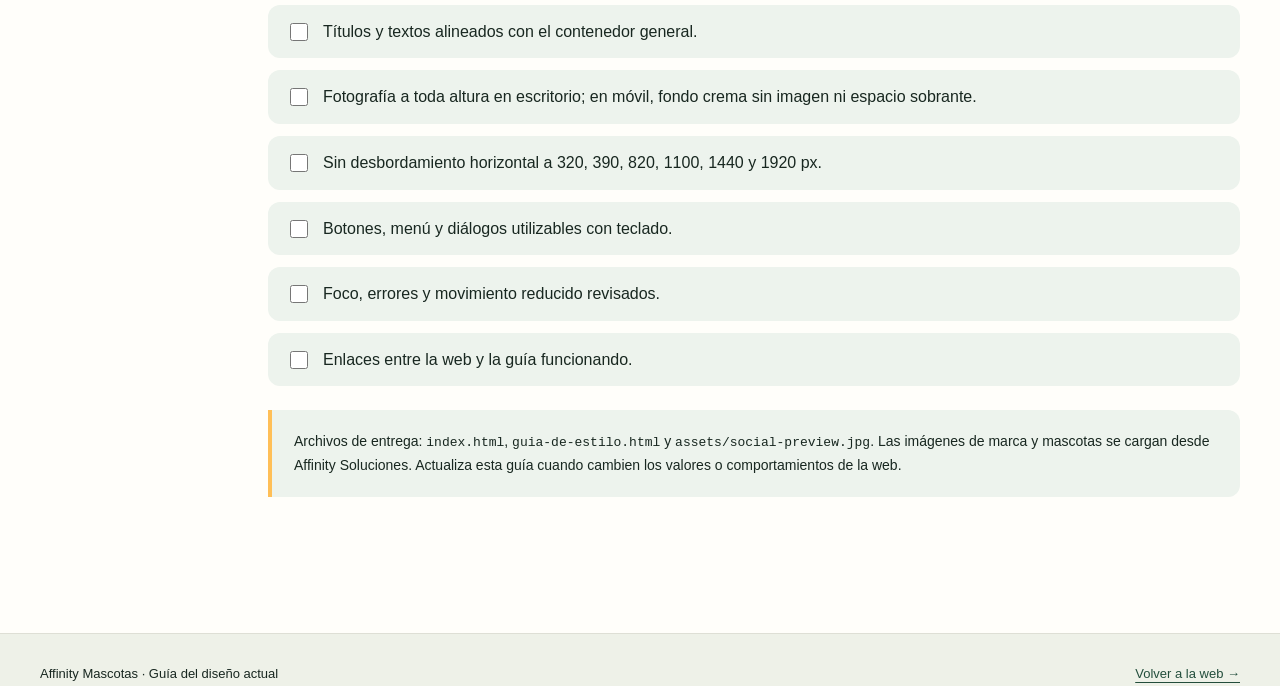
==== commit 0b82a3e3: "Make each coverage card toggle its amounts on click Co-Authored-By: Claude Opus 5 <noreply@anthropic" ====
--- a/guia-de-estilo.html
+++ b/guia-de-estilo.html
@@ -41,7 +41,7 @@
 @media (max-width: 820px) {
   .container { width: calc(100% - 40px); }
 }</code></pre><p class="note">Radios: 10 px en campos, 16 px en contacto, 24 px en diálogos y 25 px en tarjetas informativas. Las acciones principales tienen extremos redondos, con radio de 100 px.</p></div></section>
-<section class="guide-section" id="seccion"><p class="eyebrow">02 · Secciones e imágenes</p><h2>Fotografía con espacio para leer.</h2><div class="card-grid"><article class="spec-card"><h3>Inicio</h3><p>Mascotas recortadas sobre formas orgánicas amarillas y verdes, con sombras suaves. El selector visible es «Perros / Gatos»; las flechas y el contador están ocultos. El mensaje de cada foto va en una tarjeta translúcida bajo la mascota, centrada sobre un eje desplazado a la derecha con <code>left:clamp(0px,13%,116px)</code> para acompañar al perro, centrada sin desplazamiento cuando la foto activa es la del gato y también hasta 820 px, con radio de 16 px y una barra amarilla de 32 × 4 px encima del texto. Un grupo de acciones etiquetado «Seguro de salud · Calcula tu precio por» con tres botones con icono: «Chat» en verde sólido, «Llamada» y «WhatsApp» con borde; abren el mismo diálogo que su tarjeta de ayuda. Bajo el selector, una tarjeta en <code>--paper</code> con filete interior amarillo, etiqueta «Responsabilidad civil», icono de escudo sobre <code>#ffe6b9</code>, el aviso «Responsabilidad civil para tu perro o tu gato.» y un botón con borde «Ver seguro» que lleva a «Precios»; en móvil el botón pasa a ancho completo. Después, separado por un filete, el aviso del Club Mascotas con los logotipos de las tiendas a color y a 38 px de alto (33 px en móvil), enlazados a la sección de ventajas.</p></article><article class="spec-card"><h3>Coberturas</h3><p>Cada tarjeta lleva al pie un botón de ancho ajustado al texto «Mostrar importes y ejemplos», con borde <code>--hairline-strong</code>, texto verde, un círculo «€» sobre <code>#ffe6b9</code> a la izquierda y chevrón a la derecha (mismo estilo que «Te llamamos» del hero); al abrir pasa a fondo <code>--brand-soft</code> con borde verde, el «€» se invierte y el chevrón gira; por defecto solo se ven los actos cubiertos y, al pulsarlo, aparecen con la animación <code>limit-in</code> las cifras y ejemplos de esa tarjeta. Cada cobertura aparece una sola vez, con su importe al lado: cuatro tarjetas en crema <code>--paper</code> sobre fondo tintado («Consultas», «Cirugía, ingresos y tratamientos», «Pruebas de diagnóstico» y «Otros actos cubiertos»). El titular de cada tarjeta lleva a la derecha la unidad del límite en versalitas verdes; dentro, el acto y su detalle a la izquierda y la cifra en verde de marca (21 px) a la derecha, de mayor a menor. «Pruebas de diagnóstico» se marca con borde amarillo de 2 px por no tener importe máximo por acto. Sin fondos de color ni degradados. Debajo, «Condiciones de la póliza» con tres tarjetas de dato: límite anual, copagos y carencias. En móvil las tarjetas se apilan y el acto y su cifra siguen compartiendo fila, con la cifra alineada a la derecha. No hay desplazamiento horizontal.</p></article><article class="spec-card"><h3>Ayuda</h3><p>Va tras coberturas, sobre fondo crema <code>--paper</code>, con tres tarjetas en <code>--tint-soft</code> y borde <code>--line-soft</code>. En móvil pasan a una columna.</p></article><article class="spec-card"><h3>Cómo funciona</h3><p>Fondo crema con fotografía al borde derecho y a toda altura en escritorio. En móvil, se elimina la fotografía y el contenido se muestra sobre fondo crema uniforme.</p></article><article class="spec-card"><h3>Precios</h3><p>Presenta el seguro de Responsabilidad Civil y Asistencia como producto independiente del de salud: etiqueta «Otro seguro, distinto al de salud», titular con el nombre del seguro y una mini comparativa en <code>--paper</code> con dos tarjetas («Seguro de salud» en <code>--tint-soft</code> y «Responsabilidad civil y asistencia» en <code>--warm</code> con borde interior amarillo) más una nota de que se contratan por separado. Sobre fondo tintado, tras «Cómo funciona», con dos formas orgánicas decorativas detrás del contenido (amarillo <code>--accent</code> al 22 % arriba a la derecha y verde suave <code>#dce6d8</code> abajo a la izquierda), con los mismos radios que las del hero. Introducción en dos columnas: a la izquierda titular, texto breve y selector «Perros / Gatos»; a la derecha tres motivos («Lo exige la ley», «Un descuido sale caro», «Un veterinario a cualquier hora») con icono sobre <code>#ffe6b9</code>. Debajo, dos tarjetas en <code>--paper</code>: «Esencial» (39,90 €/año) y «Completo» (69,90 €/año, borde amarillo de 2 px), cada una con tres puntos clave, un botón con borde que despliega el detalle y un botón «Contratar» que enlaza a Línea Directa en pestaña nueva. Una nota final explica el traspaso a la aseguradora. Hasta 1050 px la introducción pasa a una columna; hasta 820 px las tarjetas se apilan.</p></article><article class="spec-card"><h3>Ventajas</h3><p>Texto, botón amarillo e ilustración a la izquierda; tarjeta de ofertas a la derecha. En móvil, los bloques se apilan.</p></article></div><div class="subsection"><h3>Reglas de «Cómo funciona»</h3><ul><li>90 px de espacio vertical en escritorio. En móvil, 56 px arriba y abajo, sin espacio reservado para fotografía.</li><li>Dos columnas de texto, con una reserva derecha de <code>clamp(200px,20vw,280px)</code> para la fotografía.</li><li>En escritorio, imagen proporcional a toda altura; puede recortarse horizontalmente. Entre 821 y 1599 px, la imagen se desplaza hacia la derecha con <code>calc(100% + clamp(48px,6vw,96px))</code> para despejar los pasos; parte del borde derecho queda fuera de la sección.</li><li>Hasta 1100 px se elimina la reserva lateral y se refuerza únicamente el fondo de la introducción. Los pasos no tienen fondo ni sombra propios.</li><li>Hasta 820 px, introducción y pasos se apilan sobre fondo crema limpio, sin sombras ni paneles translúcidos. La fotografía no se muestra y no ocupa espacio.</li><li>El degradado protege el contenido y deja visible el extremo derecho. Los pasos se integran directamente sobre el fondo de la sección, sin panel de color ni sombra.</li></ul><pre><code>/* Escritorio: imagen debajo del degradado */
+<section class="guide-section" id="seccion"><p class="eyebrow">02 · Secciones e imágenes</p><h2>Fotografía con espacio para leer.</h2><div class="card-grid"><article class="spec-card"><h3>Inicio</h3><p>Mascotas recortadas sobre formas orgánicas amarillas y verdes, con sombras suaves. El selector visible es «Perros / Gatos»; las flechas y el contador están ocultos. El mensaje de cada foto va en una tarjeta translúcida bajo la mascota, centrada sobre un eje desplazado a la derecha con <code>left:clamp(0px,13%,116px)</code> para acompañar al perro, centrada sin desplazamiento cuando la foto activa es la del gato y también hasta 820 px, con radio de 16 px y una barra amarilla de 32 × 4 px encima del texto. Un grupo de acciones etiquetado «Seguro de salud · Calcula tu precio por» con tres botones con icono: «Chat» en verde sólido, «Llamada» y «WhatsApp» con borde; abren el mismo diálogo que su tarjeta de ayuda. Bajo el selector, una tarjeta en <code>--paper</code> con filete interior amarillo, etiqueta «Responsabilidad civil», icono de escudo sobre <code>#ffe6b9</code>, el aviso «Responsabilidad civil para tu perro o tu gato.» y un botón con borde «Ver seguro» que lleva a «Precios»; en móvil el botón pasa a ancho completo. Después, separado por un filete, el aviso del Club Mascotas con los logotipos de las tiendas a color y a 38 px de alto (33 px en móvil), enlazados a la sección de ventajas.</p></article><article class="spec-card"><h3>Coberturas</h3><p>Toda la tarjeta es clicable y alterna sus importes (cursor de mano y sombra suave al pasar el ratón); además lleva al pie un botón de ancho ajustado al texto «Mostrar importes y ejemplos», con borde <code>--hairline-strong</code>, texto verde, un círculo «€» sobre <code>#ffe6b9</code> a la izquierda y chevrón a la derecha (mismo estilo que «Te llamamos» del hero); al abrir pasa a fondo <code>--brand-soft</code> con borde verde, el «€» se invierte y el chevrón gira; por defecto solo se ven los actos cubiertos y, al pulsarlo, aparecen con la animación <code>limit-in</code> las cifras y ejemplos de esa tarjeta. Cada cobertura aparece una sola vez, con su importe al lado: cuatro tarjetas en crema <code>--paper</code> sobre fondo tintado («Consultas», «Cirugía, ingresos y tratamientos», «Pruebas de diagnóstico» y «Otros actos cubiertos»). El titular de cada tarjeta lleva a la derecha la unidad del límite en versalitas verdes; dentro, el acto y su detalle a la izquierda y la cifra en verde de marca (21 px) a la derecha, de mayor a menor. «Pruebas de diagnóstico» se marca con borde amarillo de 2 px por no tener importe máximo por acto. Sin fondos de color ni degradados. Debajo, «Condiciones de la póliza» con tres tarjetas de dato: límite anual, copagos y carencias. En móvil las tarjetas se apilan y el acto y su cifra siguen compartiendo fila, con la cifra alineada a la derecha. No hay desplazamiento horizontal.</p></article><article class="spec-card"><h3>Ayuda</h3><p>Va tras coberturas, sobre fondo crema <code>--paper</code>, con tres tarjetas en <code>--tint-soft</code> y borde <code>--line-soft</code>. En móvil pasan a una columna.</p></article><article class="spec-card"><h3>Cómo funciona</h3><p>Fondo crema con fotografía al borde derecho y a toda altura en escritorio. En móvil, se elimina la fotografía y el contenido se muestra sobre fondo crema uniforme.</p></article><article class="spec-card"><h3>Precios</h3><p>Presenta el seguro de Responsabilidad Civil y Asistencia como producto independiente del de salud: etiqueta «Otro seguro, distinto al de salud», titular con el nombre del seguro y una mini comparativa en <code>--paper</code> con dos tarjetas («Seguro de salud» en <code>--tint-soft</code> y «Responsabilidad civil y asistencia» en <code>--warm</code> con borde interior amarillo) más una nota de que se contratan por separado. Sobre fondo tintado, tras «Cómo funciona», con dos formas orgánicas decorativas detrás del contenido (amarillo <code>--accent</code> al 22 % arriba a la derecha y verde suave <code>#dce6d8</code> abajo a la izquierda), con los mismos radios que las del hero. Introducción en dos columnas: a la izquierda titular, texto breve y selector «Perros / Gatos»; a la derecha tres motivos («Lo exige la ley», «Un descuido sale caro», «Un veterinario a cualquier hora») con icono sobre <code>#ffe6b9</code>. Debajo, dos tarjetas en <code>--paper</code>: «Esencial» (39,90 €/año) y «Completo» (69,90 €/año, borde amarillo de 2 px), cada una con tres puntos clave, un botón con borde que despliega el detalle y un botón «Contratar» que enlaza a Línea Directa en pestaña nueva. Una nota final explica el traspaso a la aseguradora. Hasta 1050 px la introducción pasa a una columna; hasta 820 px las tarjetas se apilan.</p></article><article class="spec-card"><h3>Ventajas</h3><p>Texto, botón amarillo e ilustración a la izquierda; tarjeta de ofertas a la derecha. En móvil, los bloques se apilan.</p></article></div><div class="subsection"><h3>Reglas de «Cómo funciona»</h3><ul><li>90 px de espacio vertical en escritorio. En móvil, 56 px arriba y abajo, sin espacio reservado para fotografía.</li><li>Dos columnas de texto, con una reserva derecha de <code>clamp(200px,20vw,280px)</code> para la fotografía.</li><li>En escritorio, imagen proporcional a toda altura; puede recortarse horizontalmente. Entre 821 y 1599 px, la imagen se desplaza hacia la derecha con <code>calc(100% + clamp(48px,6vw,96px))</code> para despejar los pasos; parte del borde derecho queda fuera de la sección.</li><li>Hasta 1100 px se elimina la reserva lateral y se refuerza únicamente el fondo de la introducción. Los pasos no tienen fondo ni sombra propios.</li><li>Hasta 820 px, introducción y pasos se apilan sobre fondo crema limpio, sin sombras ni paneles translúcidos. La fotografía no se muestra y no ocupa espacio.</li><li>El degradado protege el contenido y deja visible el extremo derecho. Los pasos se integran directamente sobre el fondo de la sección, sin panel de color ni sombra.</li></ul><pre><code>/* Escritorio: imagen debajo del degradado */
 background-position: center, right center;
 background-size: 100% 100%, auto 100%;
 background-repeat: no-repeat;</code></pre><figure class="asset"><img src="https://www.affinitysoluciones.com/wp-content/uploads/2026/09/enfermera-perrito.png" alt="Profesional veterinaria con un perro, sobre formas azules y amarillas" width="1520" height="1080" loading="lazy"><figcaption>Recurso original de «Cómo funciona». En escritorio actúa como fondo decorativo y en móvil se oculta; aquí se muestra completo para identificarlo.</figcaption></figure><p class="note">Hasta 820 px, utiliza background-image: none. Mantén el fondo crema uniforme y elimina cualquier espacio o elemento decorativo reservado para la fotografía.</p></div></section>
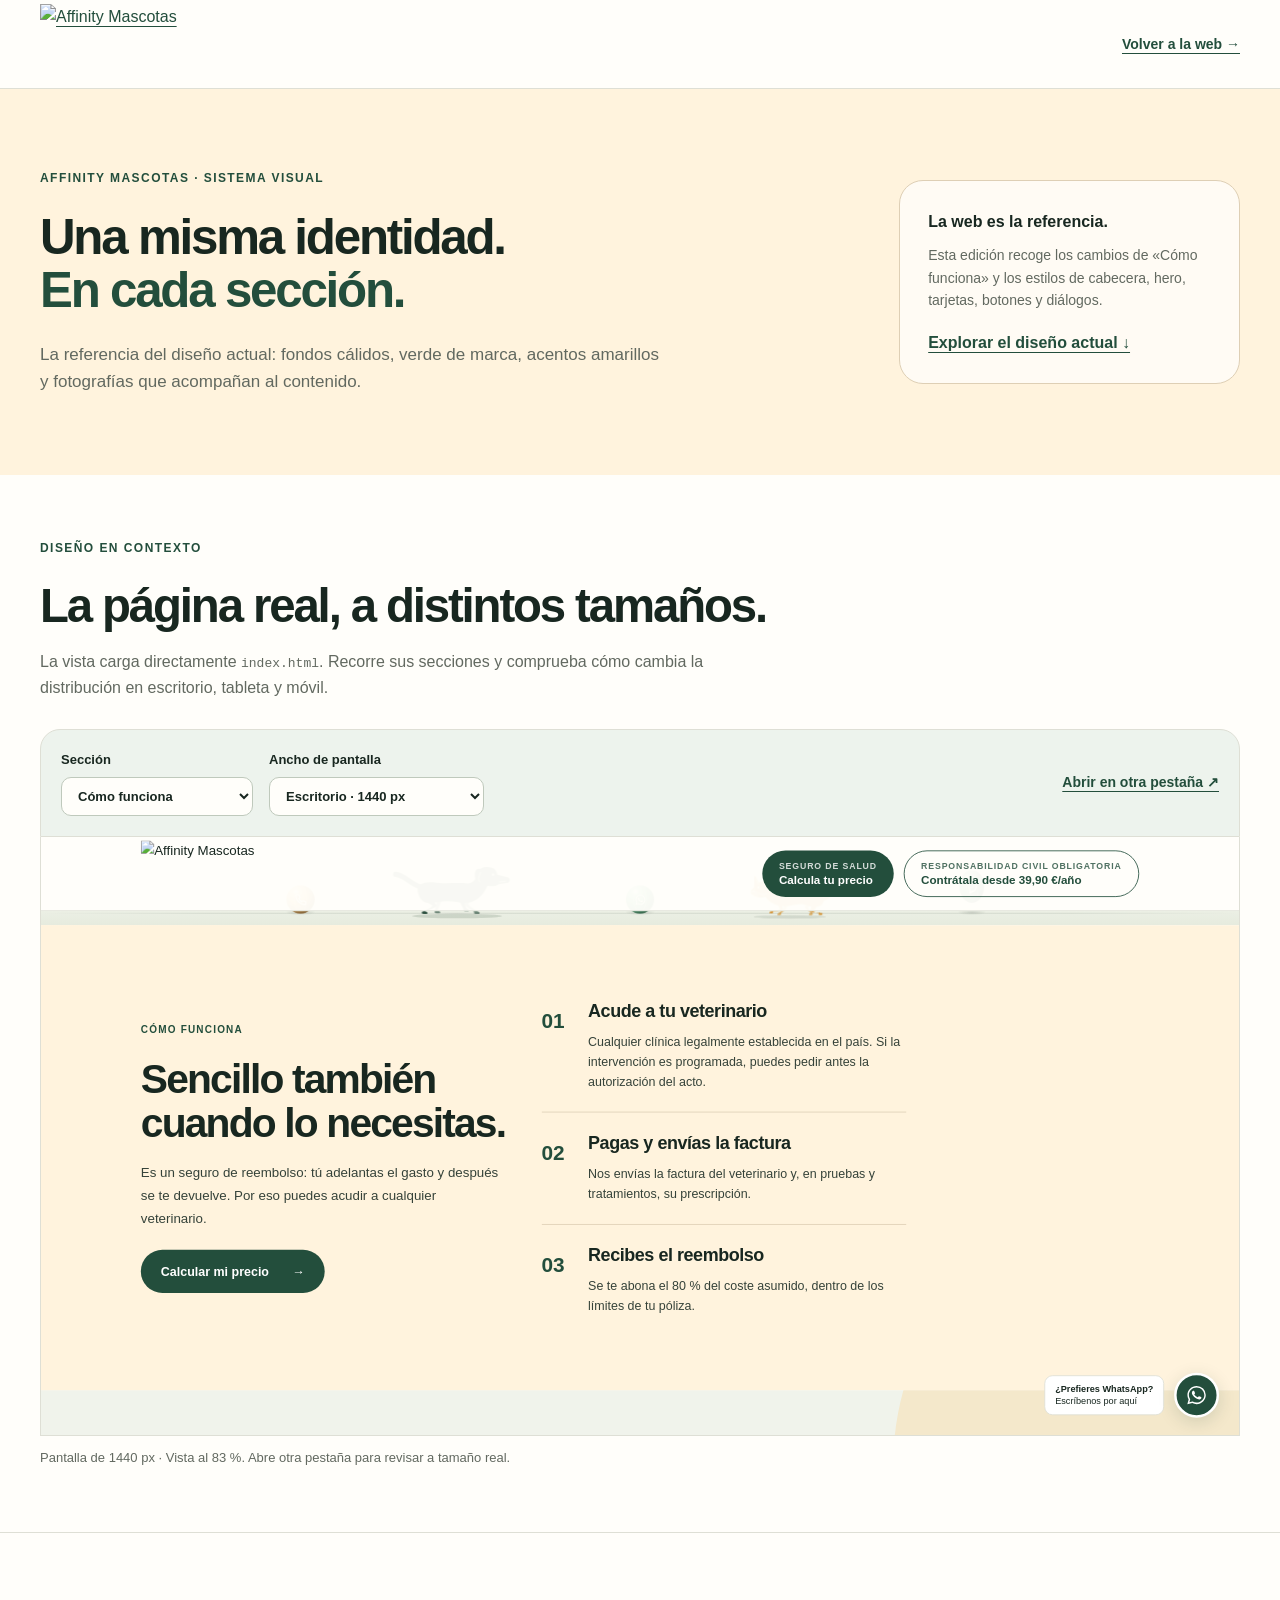
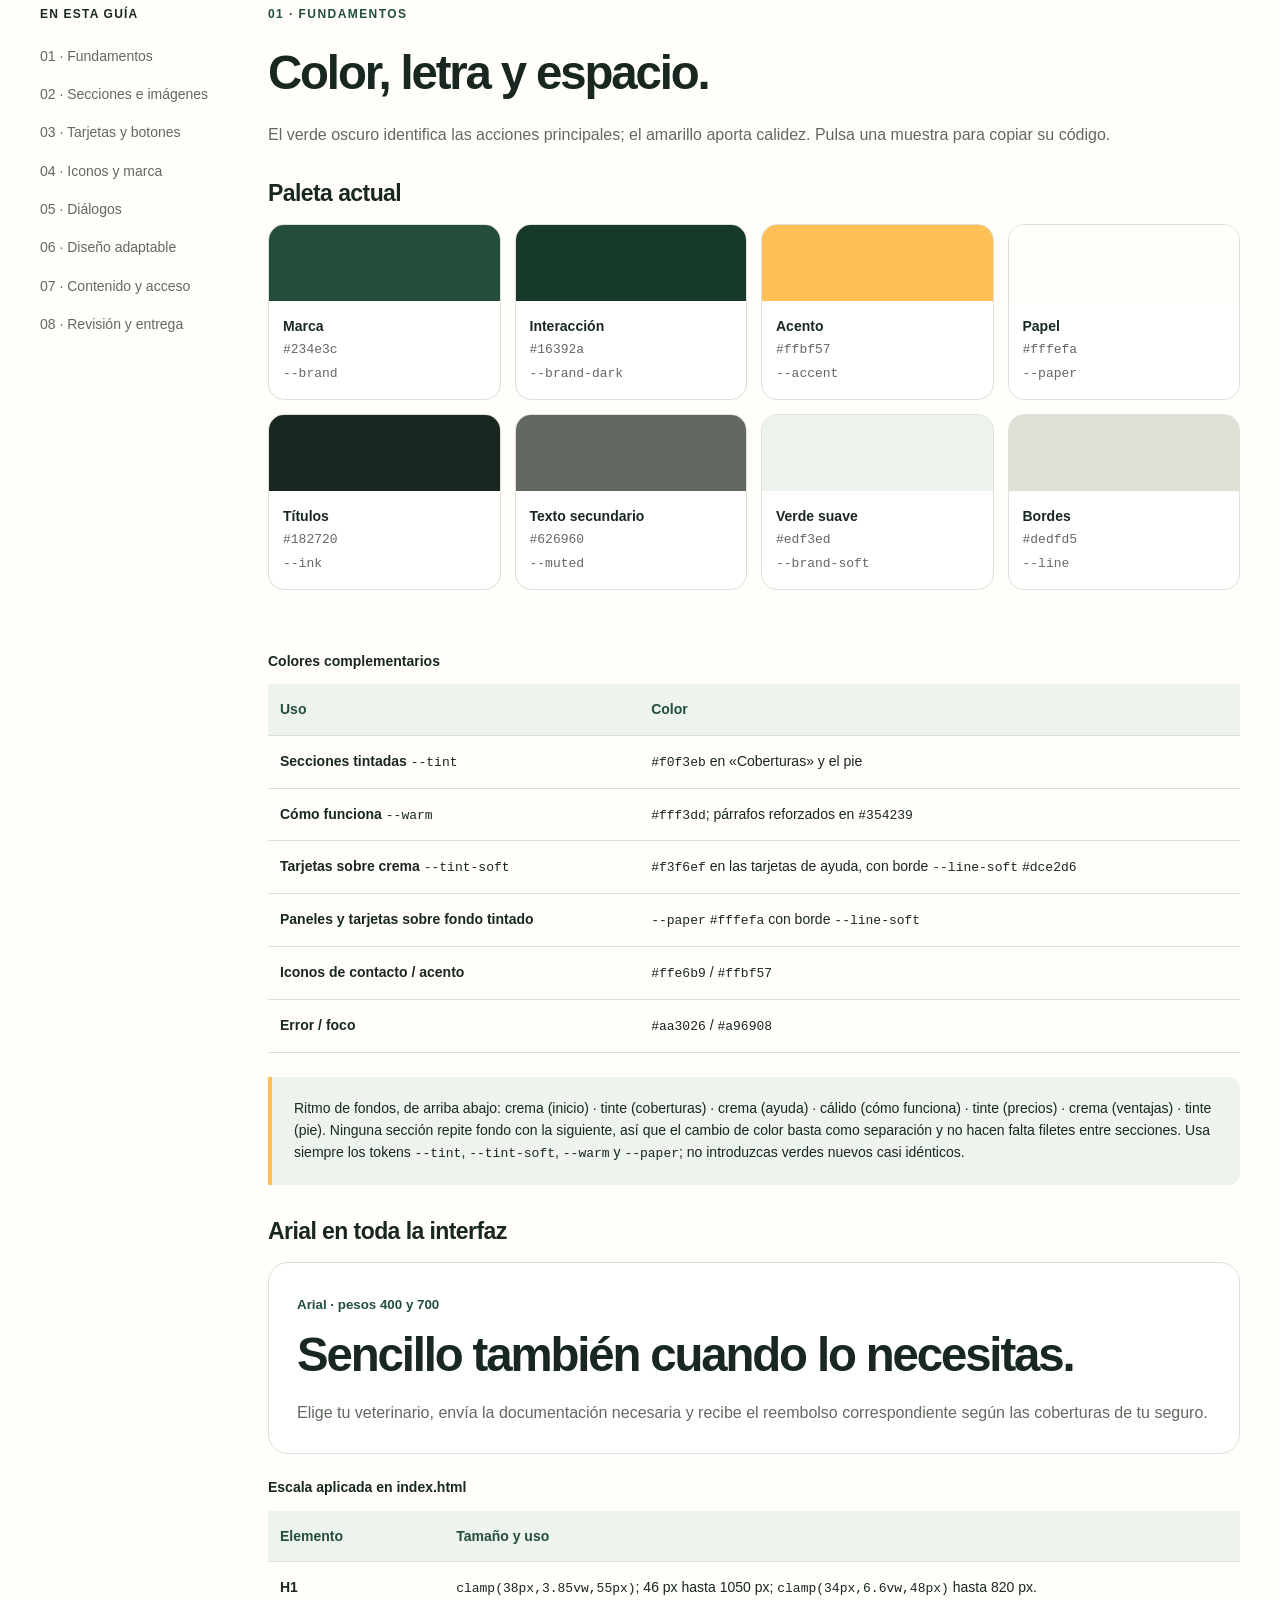
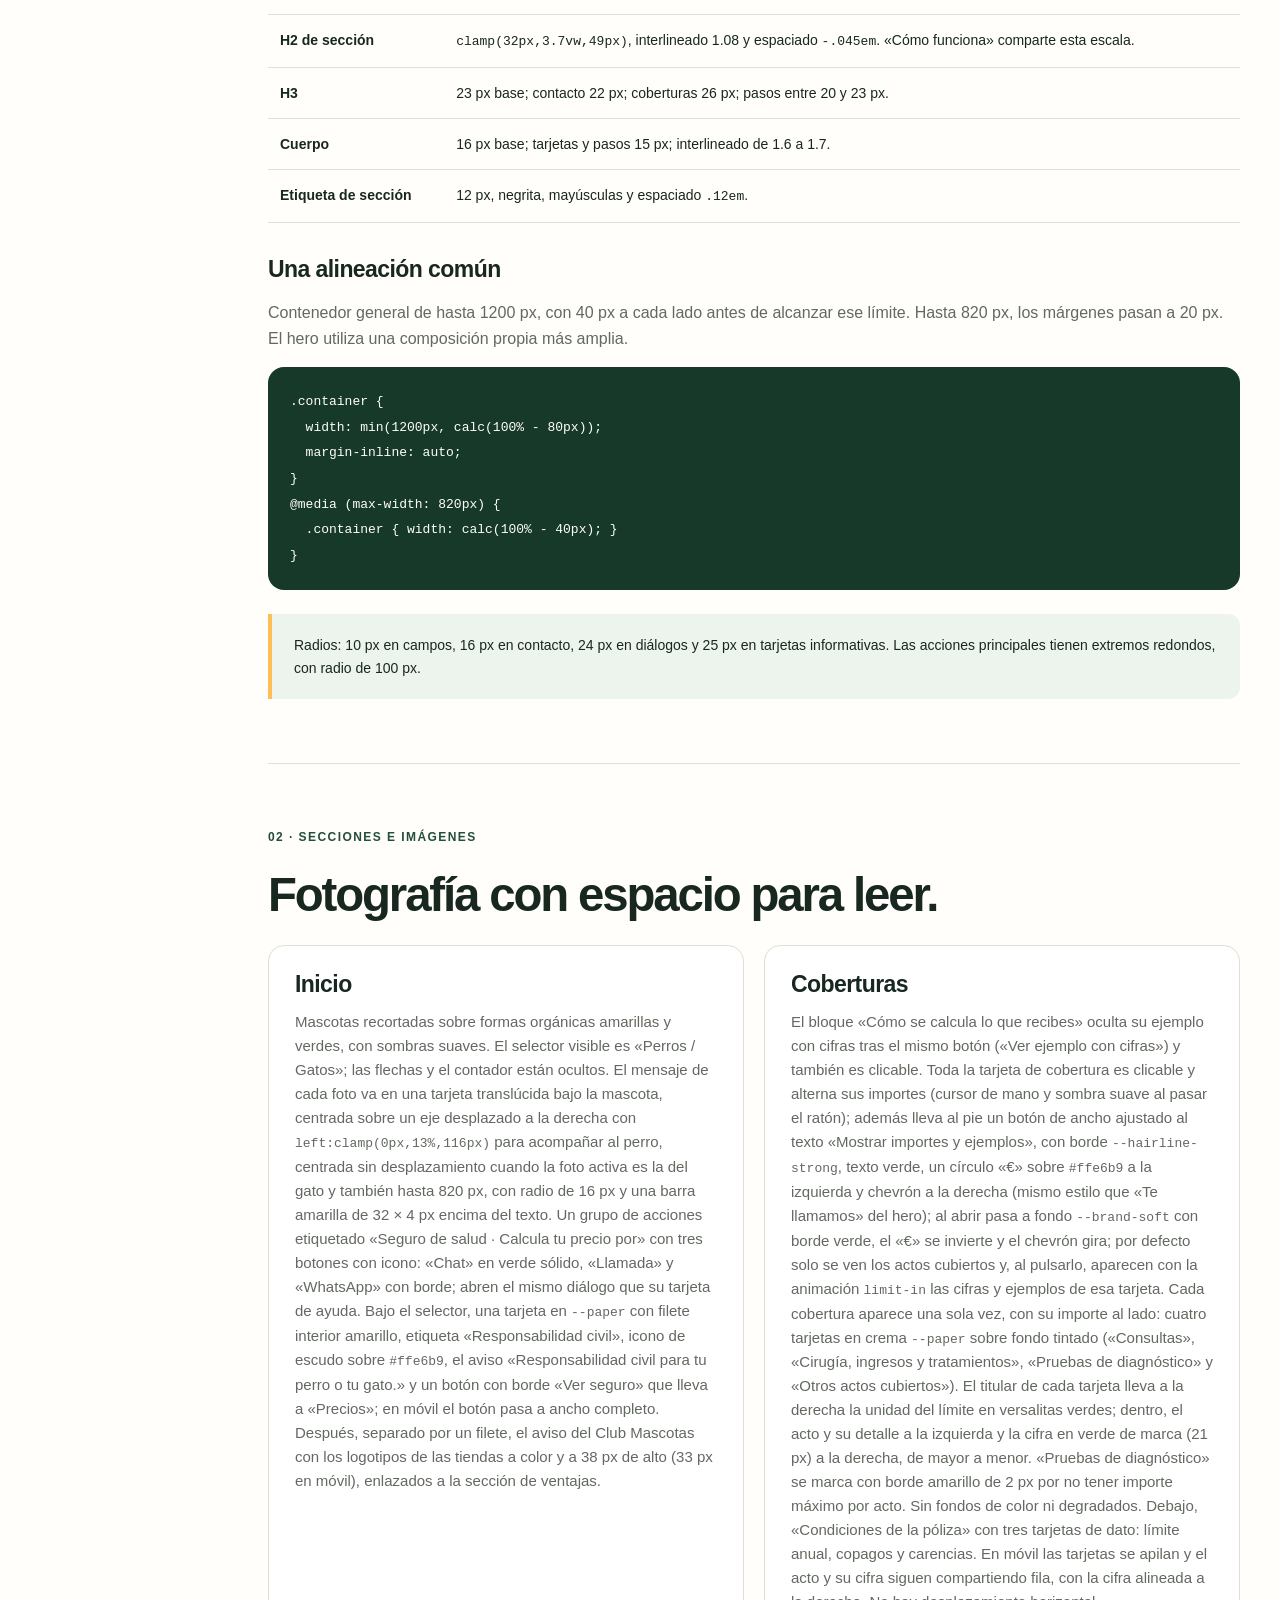
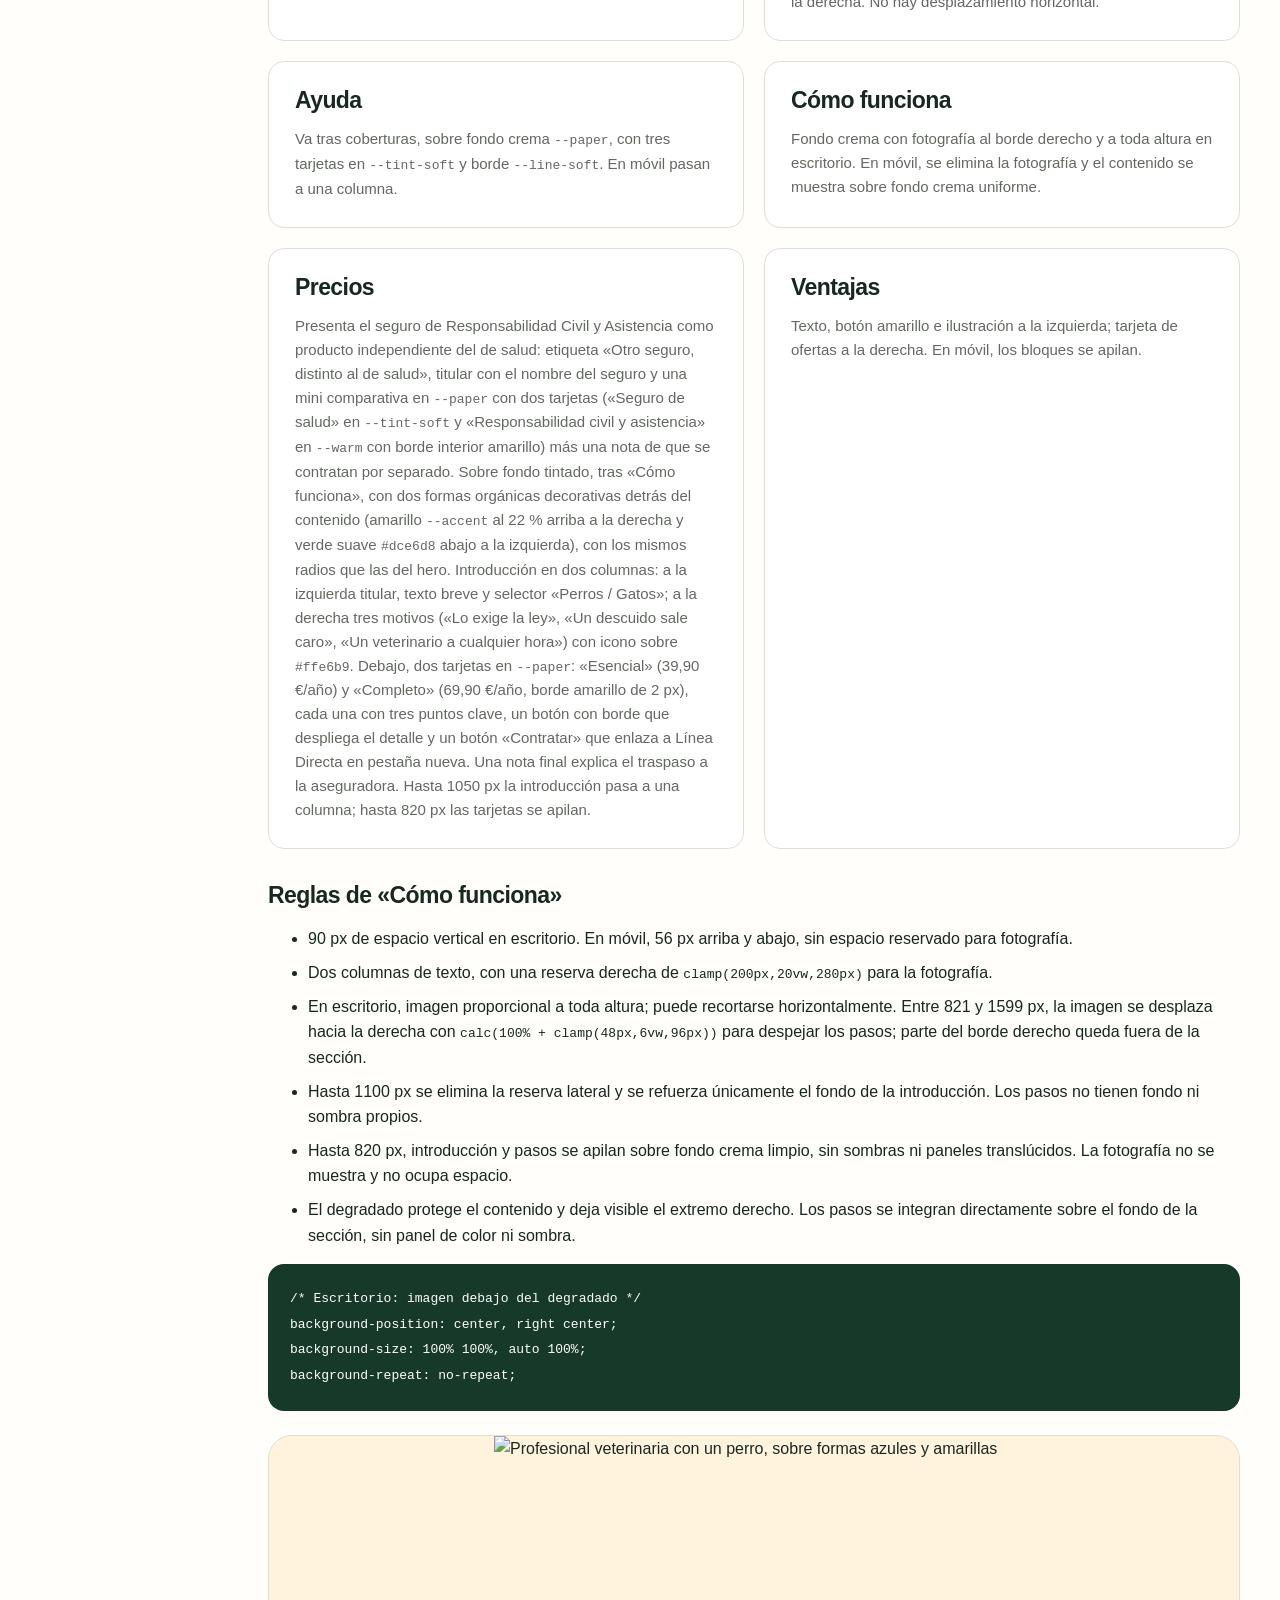
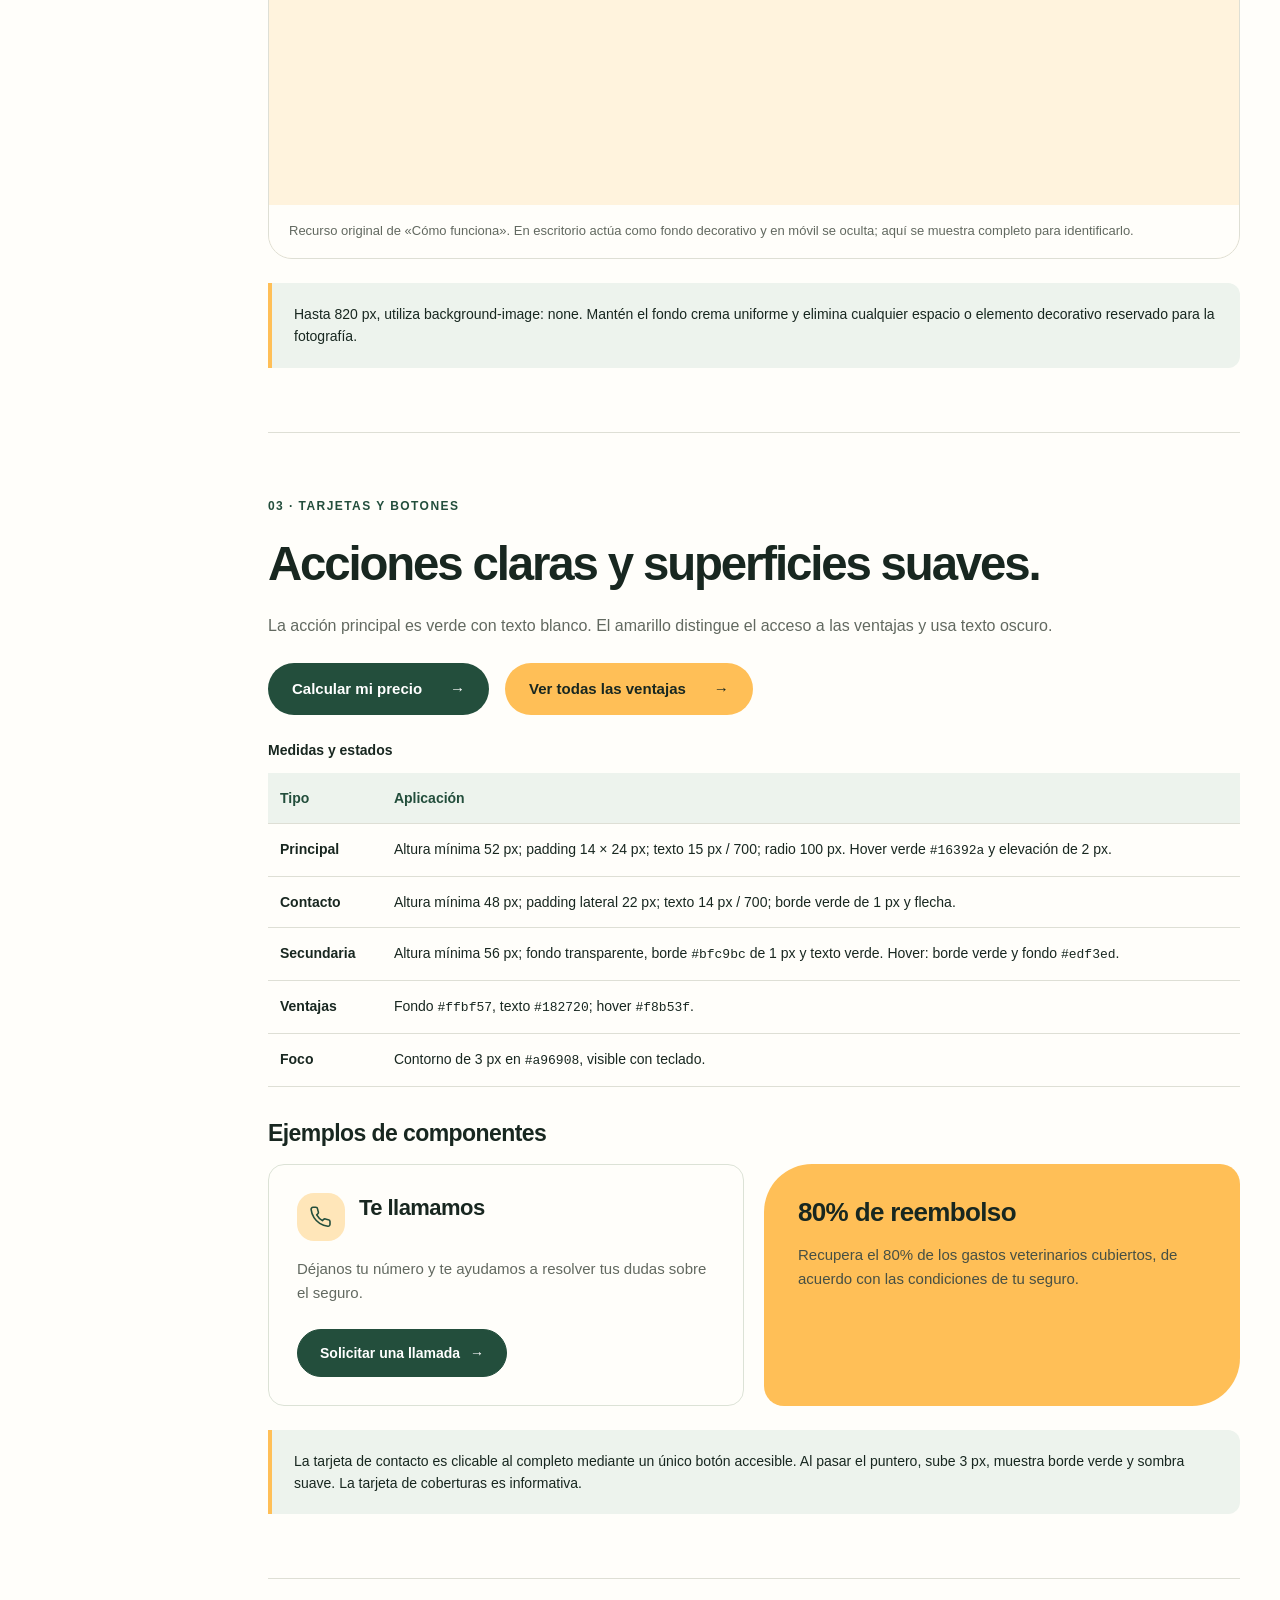
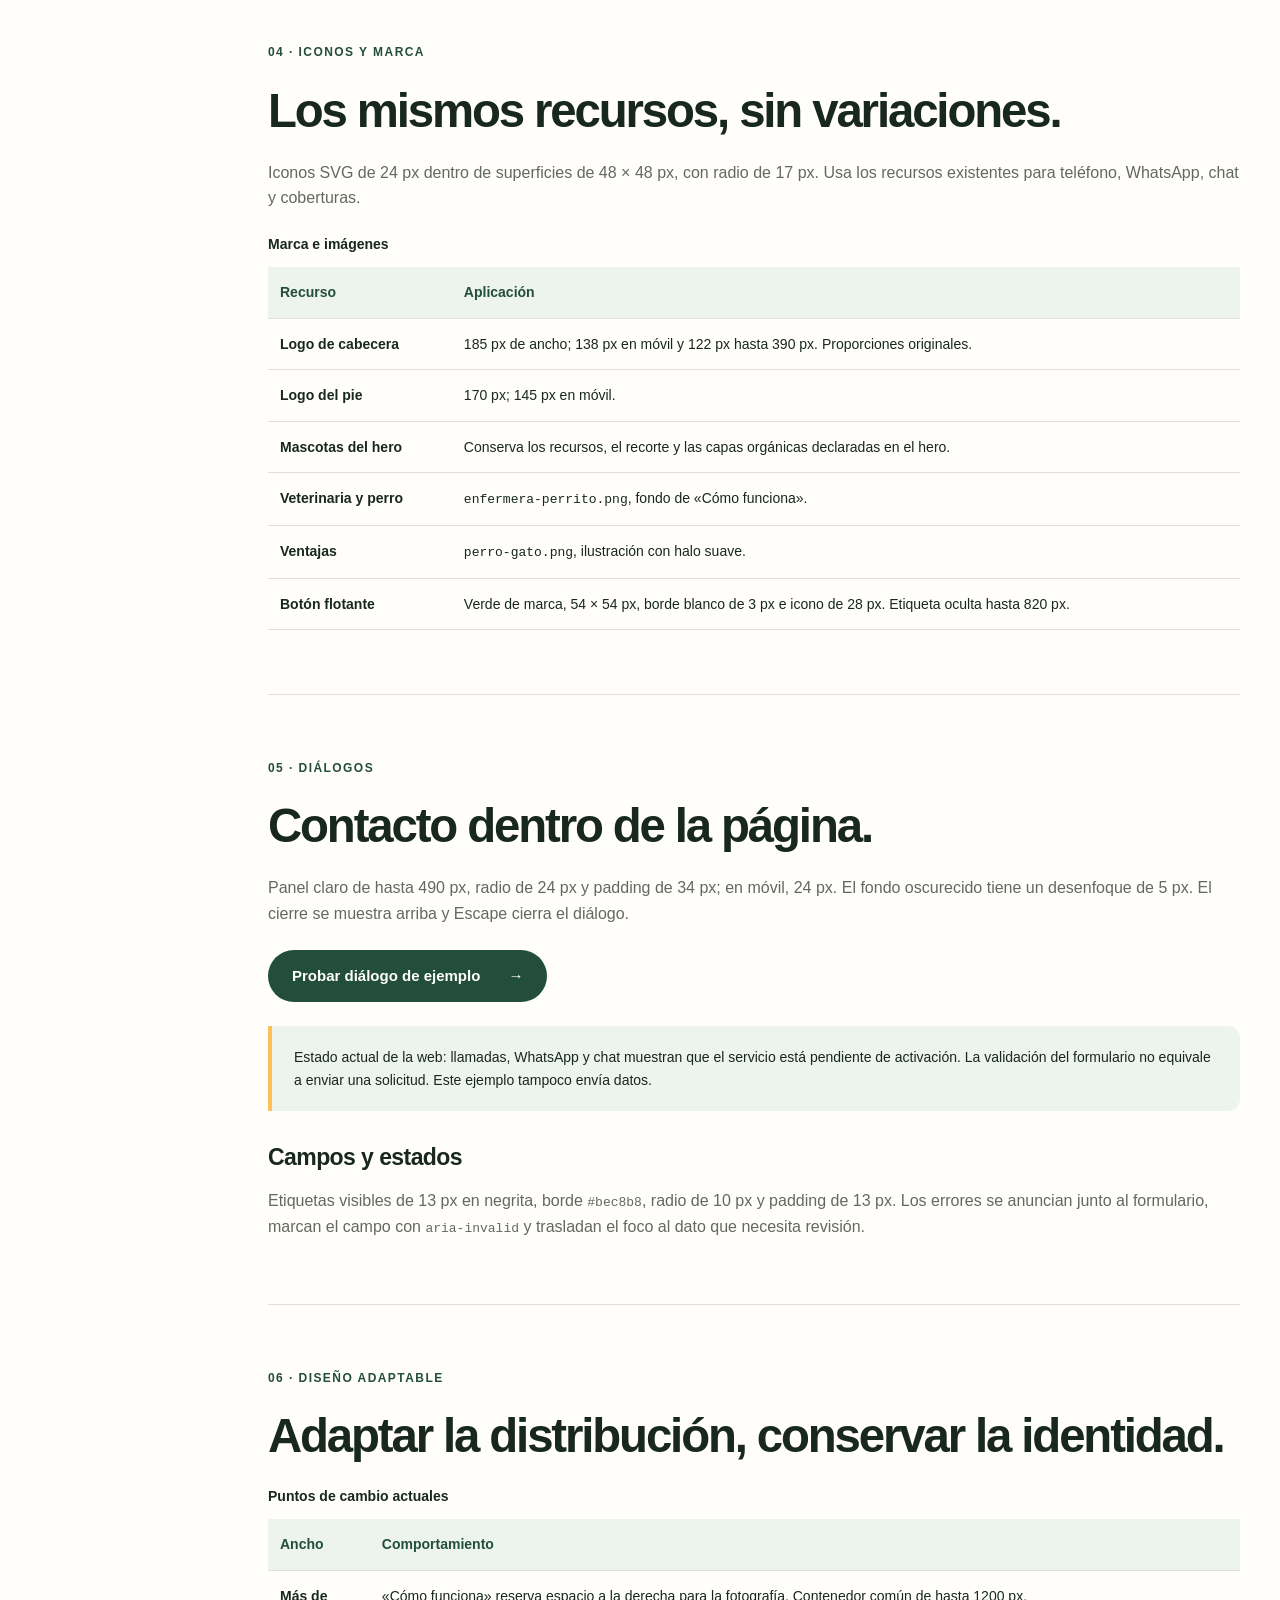
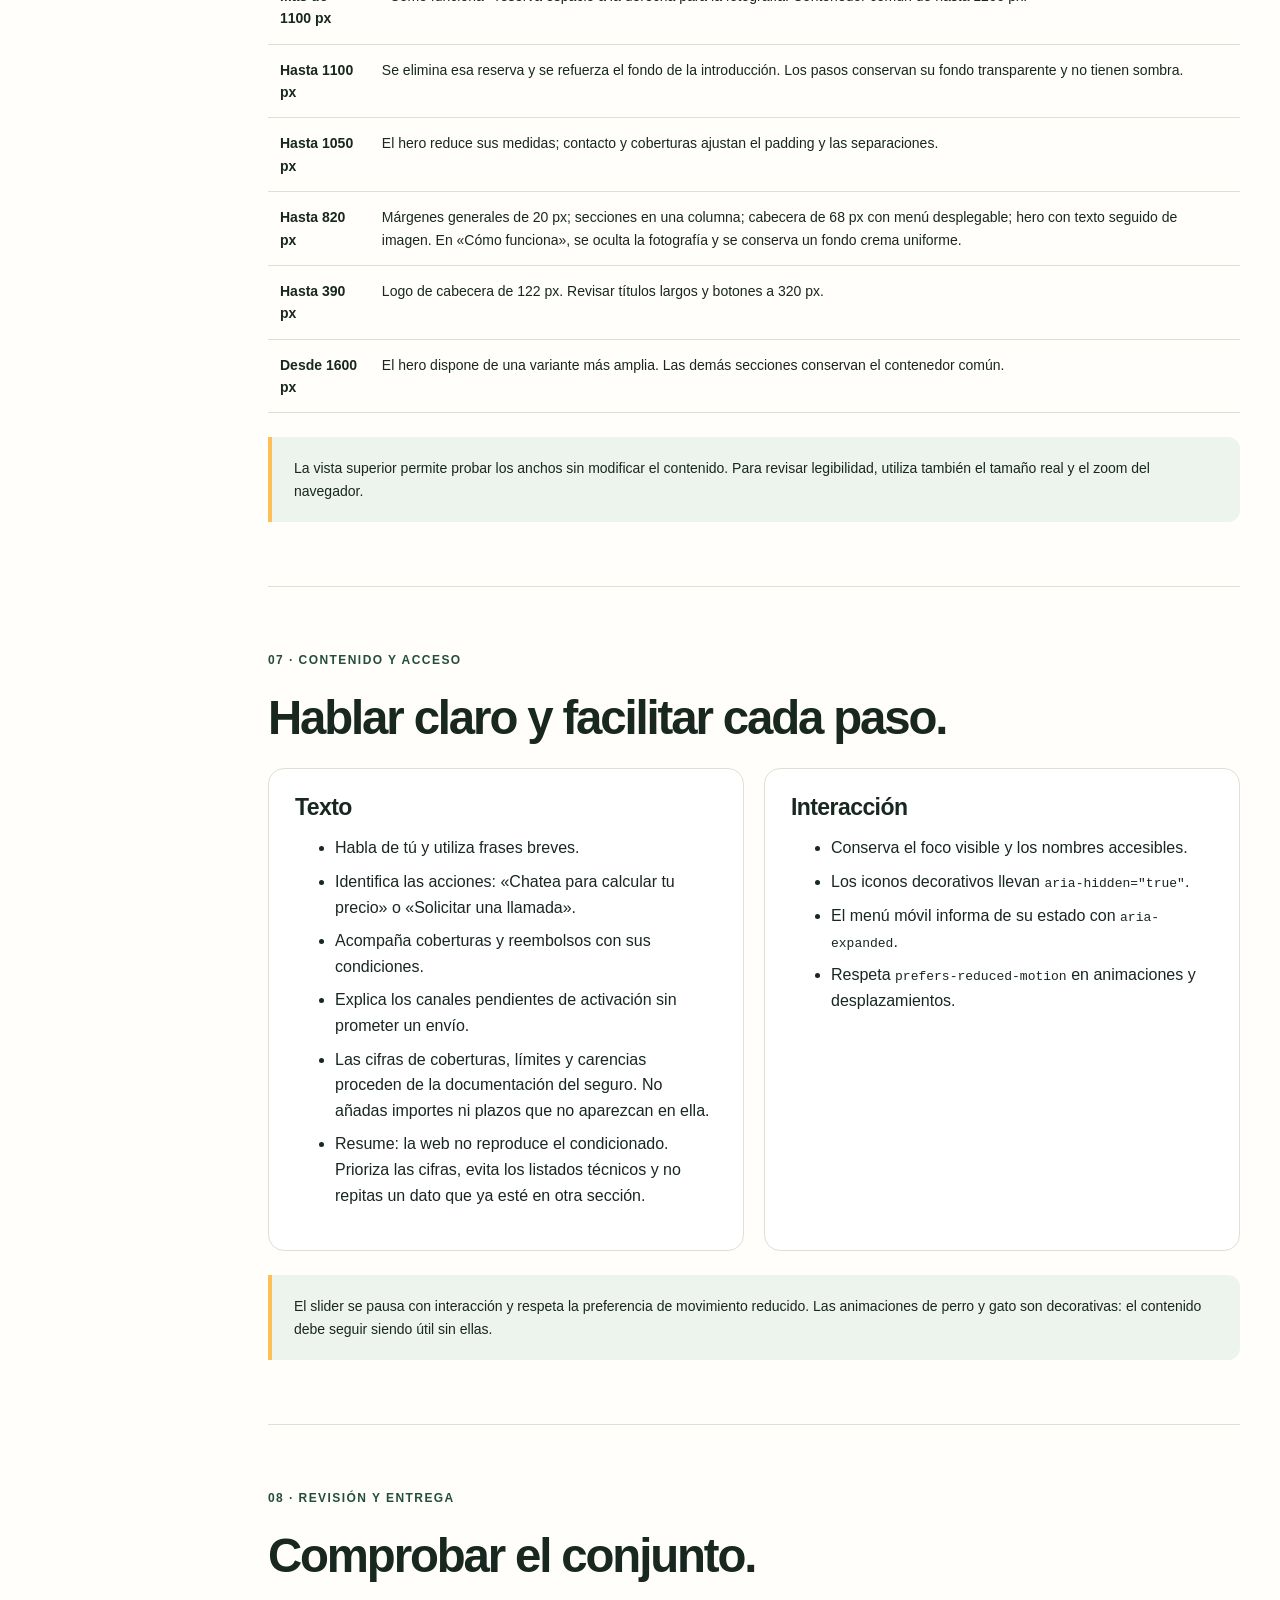
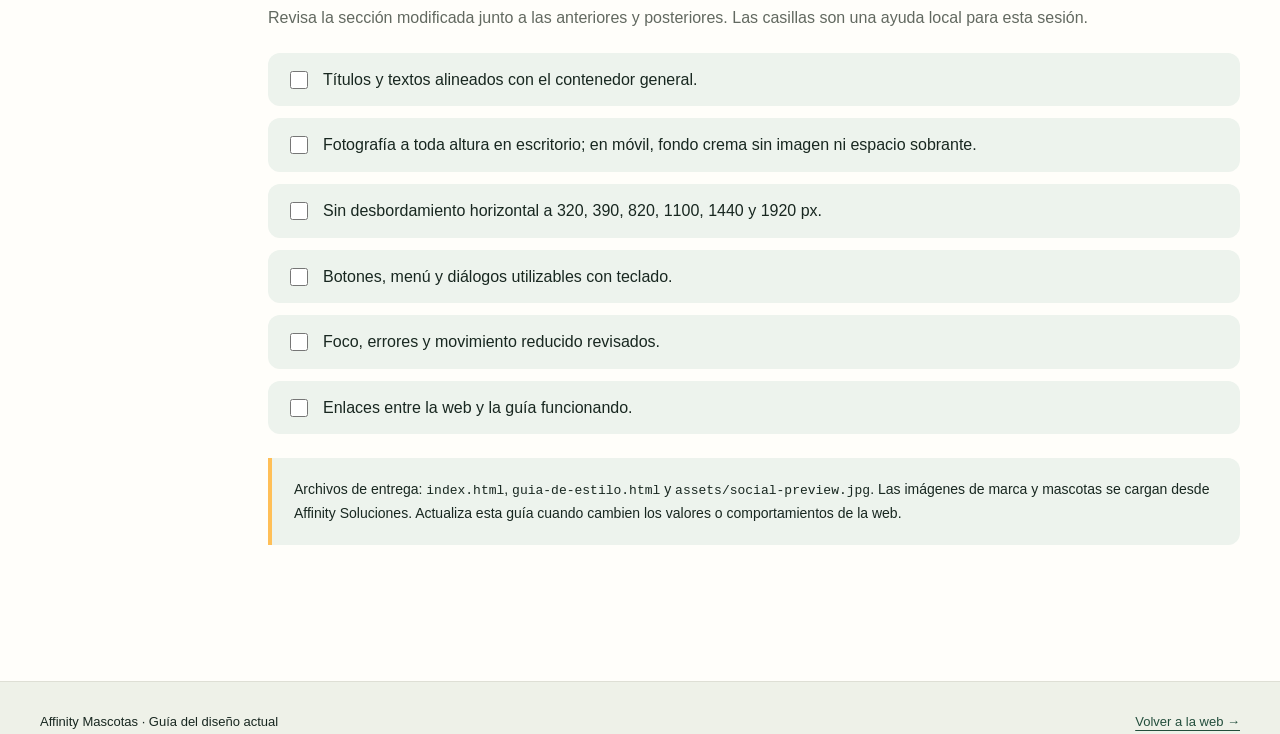
==== commit 4e832395: "Hide the reimbursement example behind the amounts toggle Co-Authored-By: Claude Opus 5 <noreply@anth" ====
--- a/guia-de-estilo.html
+++ b/guia-de-estilo.html
@@ -41,7 +41,7 @@
 @media (max-width: 820px) {
   .container { width: calc(100% - 40px); }
 }</code></pre><p class="note">Radios: 10 px en campos, 16 px en contacto, 24 px en diálogos y 25 px en tarjetas informativas. Las acciones principales tienen extremos redondos, con radio de 100 px.</p></div></section>
-<section class="guide-section" id="seccion"><p class="eyebrow">02 · Secciones e imágenes</p><h2>Fotografía con espacio para leer.</h2><div class="card-grid"><article class="spec-card"><h3>Inicio</h3><p>Mascotas recortadas sobre formas orgánicas amarillas y verdes, con sombras suaves. El selector visible es «Perros / Gatos»; las flechas y el contador están ocultos. El mensaje de cada foto va en una tarjeta translúcida bajo la mascota, centrada sobre un eje desplazado a la derecha con <code>left:clamp(0px,13%,116px)</code> para acompañar al perro, centrada sin desplazamiento cuando la foto activa es la del gato y también hasta 820 px, con radio de 16 px y una barra amarilla de 32 × 4 px encima del texto. Un grupo de acciones etiquetado «Seguro de salud · Calcula tu precio por» con tres botones con icono: «Chat» en verde sólido, «Llamada» y «WhatsApp» con borde; abren el mismo diálogo que su tarjeta de ayuda. Bajo el selector, una tarjeta en <code>--paper</code> con filete interior amarillo, etiqueta «Responsabilidad civil», icono de escudo sobre <code>#ffe6b9</code>, el aviso «Responsabilidad civil para tu perro o tu gato.» y un botón con borde «Ver seguro» que lleva a «Precios»; en móvil el botón pasa a ancho completo. Después, separado por un filete, el aviso del Club Mascotas con los logotipos de las tiendas a color y a 38 px de alto (33 px en móvil), enlazados a la sección de ventajas.</p></article><article class="spec-card"><h3>Coberturas</h3><p>Toda la tarjeta es clicable y alterna sus importes (cursor de mano y sombra suave al pasar el ratón); además lleva al pie un botón de ancho ajustado al texto «Mostrar importes y ejemplos», con borde <code>--hairline-strong</code>, texto verde, un círculo «€» sobre <code>#ffe6b9</code> a la izquierda y chevrón a la derecha (mismo estilo que «Te llamamos» del hero); al abrir pasa a fondo <code>--brand-soft</code> con borde verde, el «€» se invierte y el chevrón gira; por defecto solo se ven los actos cubiertos y, al pulsarlo, aparecen con la animación <code>limit-in</code> las cifras y ejemplos de esa tarjeta. Cada cobertura aparece una sola vez, con su importe al lado: cuatro tarjetas en crema <code>--paper</code> sobre fondo tintado («Consultas», «Cirugía, ingresos y tratamientos», «Pruebas de diagnóstico» y «Otros actos cubiertos»). El titular de cada tarjeta lleva a la derecha la unidad del límite en versalitas verdes; dentro, el acto y su detalle a la izquierda y la cifra en verde de marca (21 px) a la derecha, de mayor a menor. «Pruebas de diagnóstico» se marca con borde amarillo de 2 px por no tener importe máximo por acto. Sin fondos de color ni degradados. Debajo, «Condiciones de la póliza» con tres tarjetas de dato: límite anual, copagos y carencias. En móvil las tarjetas se apilan y el acto y su cifra siguen compartiendo fila, con la cifra alineada a la derecha. No hay desplazamiento horizontal.</p></article><article class="spec-card"><h3>Ayuda</h3><p>Va tras coberturas, sobre fondo crema <code>--paper</code>, con tres tarjetas en <code>--tint-soft</code> y borde <code>--line-soft</code>. En móvil pasan a una columna.</p></article><article class="spec-card"><h3>Cómo funciona</h3><p>Fondo crema con fotografía al borde derecho y a toda altura en escritorio. En móvil, se elimina la fotografía y el contenido se muestra sobre fondo crema uniforme.</p></article><article class="spec-card"><h3>Precios</h3><p>Presenta el seguro de Responsabilidad Civil y Asistencia como producto independiente del de salud: etiqueta «Otro seguro, distinto al de salud», titular con el nombre del seguro y una mini comparativa en <code>--paper</code> con dos tarjetas («Seguro de salud» en <code>--tint-soft</code> y «Responsabilidad civil y asistencia» en <code>--warm</code> con borde interior amarillo) más una nota de que se contratan por separado. Sobre fondo tintado, tras «Cómo funciona», con dos formas orgánicas decorativas detrás del contenido (amarillo <code>--accent</code> al 22 % arriba a la derecha y verde suave <code>#dce6d8</code> abajo a la izquierda), con los mismos radios que las del hero. Introducción en dos columnas: a la izquierda titular, texto breve y selector «Perros / Gatos»; a la derecha tres motivos («Lo exige la ley», «Un descuido sale caro», «Un veterinario a cualquier hora») con icono sobre <code>#ffe6b9</code>. Debajo, dos tarjetas en <code>--paper</code>: «Esencial» (39,90 €/año) y «Completo» (69,90 €/año, borde amarillo de 2 px), cada una con tres puntos clave, un botón con borde que despliega el detalle y un botón «Contratar» que enlaza a Línea Directa en pestaña nueva. Una nota final explica el traspaso a la aseguradora. Hasta 1050 px la introducción pasa a una columna; hasta 820 px las tarjetas se apilan.</p></article><article class="spec-card"><h3>Ventajas</h3><p>Texto, botón amarillo e ilustración a la izquierda; tarjeta de ofertas a la derecha. En móvil, los bloques se apilan.</p></article></div><div class="subsection"><h3>Reglas de «Cómo funciona»</h3><ul><li>90 px de espacio vertical en escritorio. En móvil, 56 px arriba y abajo, sin espacio reservado para fotografía.</li><li>Dos columnas de texto, con una reserva derecha de <code>clamp(200px,20vw,280px)</code> para la fotografía.</li><li>En escritorio, imagen proporcional a toda altura; puede recortarse horizontalmente. Entre 821 y 1599 px, la imagen se desplaza hacia la derecha con <code>calc(100% + clamp(48px,6vw,96px))</code> para despejar los pasos; parte del borde derecho queda fuera de la sección.</li><li>Hasta 1100 px se elimina la reserva lateral y se refuerza únicamente el fondo de la introducción. Los pasos no tienen fondo ni sombra propios.</li><li>Hasta 820 px, introducción y pasos se apilan sobre fondo crema limpio, sin sombras ni paneles translúcidos. La fotografía no se muestra y no ocupa espacio.</li><li>El degradado protege el contenido y deja visible el extremo derecho. Los pasos se integran directamente sobre el fondo de la sección, sin panel de color ni sombra.</li></ul><pre><code>/* Escritorio: imagen debajo del degradado */
+<section class="guide-section" id="seccion"><p class="eyebrow">02 · Secciones e imágenes</p><h2>Fotografía con espacio para leer.</h2><div class="card-grid"><article class="spec-card"><h3>Inicio</h3><p>Mascotas recortadas sobre formas orgánicas amarillas y verdes, con sombras suaves. El selector visible es «Perros / Gatos»; las flechas y el contador están ocultos. El mensaje de cada foto va en una tarjeta translúcida bajo la mascota, centrada sobre un eje desplazado a la derecha con <code>left:clamp(0px,13%,116px)</code> para acompañar al perro, centrada sin desplazamiento cuando la foto activa es la del gato y también hasta 820 px, con radio de 16 px y una barra amarilla de 32 × 4 px encima del texto. Un grupo de acciones etiquetado «Seguro de salud · Calcula tu precio por» con tres botones con icono: «Chat» en verde sólido, «Llamada» y «WhatsApp» con borde; abren el mismo diálogo que su tarjeta de ayuda. Bajo el selector, una tarjeta en <code>--paper</code> con filete interior amarillo, etiqueta «Responsabilidad civil», icono de escudo sobre <code>#ffe6b9</code>, el aviso «Responsabilidad civil para tu perro o tu gato.» y un botón con borde «Ver seguro» que lleva a «Precios»; en móvil el botón pasa a ancho completo. Después, separado por un filete, el aviso del Club Mascotas con los logotipos de las tiendas a color y a 38 px de alto (33 px en móvil), enlazados a la sección de ventajas.</p></article><article class="spec-card"><h3>Coberturas</h3><p>El bloque «Cómo se calcula lo que recibes» oculta su ejemplo con cifras tras el mismo botón («Ver ejemplo con cifras») y también es clicable. Toda la tarjeta de cobertura es clicable y alterna sus importes (cursor de mano y sombra suave al pasar el ratón); además lleva al pie un botón de ancho ajustado al texto «Mostrar importes y ejemplos», con borde <code>--hairline-strong</code>, texto verde, un círculo «€» sobre <code>#ffe6b9</code> a la izquierda y chevrón a la derecha (mismo estilo que «Te llamamos» del hero); al abrir pasa a fondo <code>--brand-soft</code> con borde verde, el «€» se invierte y el chevrón gira; por defecto solo se ven los actos cubiertos y, al pulsarlo, aparecen con la animación <code>limit-in</code> las cifras y ejemplos de esa tarjeta. Cada cobertura aparece una sola vez, con su importe al lado: cuatro tarjetas en crema <code>--paper</code> sobre fondo tintado («Consultas», «Cirugía, ingresos y tratamientos», «Pruebas de diagnóstico» y «Otros actos cubiertos»). El titular de cada tarjeta lleva a la derecha la unidad del límite en versalitas verdes; dentro, el acto y su detalle a la izquierda y la cifra en verde de marca (21 px) a la derecha, de mayor a menor. «Pruebas de diagnóstico» se marca con borde amarillo de 2 px por no tener importe máximo por acto. Sin fondos de color ni degradados. Debajo, «Condiciones de la póliza» con tres tarjetas de dato: límite anual, copagos y carencias. En móvil las tarjetas se apilan y el acto y su cifra siguen compartiendo fila, con la cifra alineada a la derecha. No hay desplazamiento horizontal.</p></article><article class="spec-card"><h3>Ayuda</h3><p>Va tras coberturas, sobre fondo crema <code>--paper</code>, con tres tarjetas en <code>--tint-soft</code> y borde <code>--line-soft</code>. En móvil pasan a una columna.</p></article><article class="spec-card"><h3>Cómo funciona</h3><p>Fondo crema con fotografía al borde derecho y a toda altura en escritorio. En móvil, se elimina la fotografía y el contenido se muestra sobre fondo crema uniforme.</p></article><article class="spec-card"><h3>Precios</h3><p>Presenta el seguro de Responsabilidad Civil y Asistencia como producto independiente del de salud: etiqueta «Otro seguro, distinto al de salud», titular con el nombre del seguro y una mini comparativa en <code>--paper</code> con dos tarjetas («Seguro de salud» en <code>--tint-soft</code> y «Responsabilidad civil y asistencia» en <code>--warm</code> con borde interior amarillo) más una nota de que se contratan por separado. Sobre fondo tintado, tras «Cómo funciona», con dos formas orgánicas decorativas detrás del contenido (amarillo <code>--accent</code> al 22 % arriba a la derecha y verde suave <code>#dce6d8</code> abajo a la izquierda), con los mismos radios que las del hero. Introducción en dos columnas: a la izquierda titular, texto breve y selector «Perros / Gatos»; a la derecha tres motivos («Lo exige la ley», «Un descuido sale caro», «Un veterinario a cualquier hora») con icono sobre <code>#ffe6b9</code>. Debajo, dos tarjetas en <code>--paper</code>: «Esencial» (39,90 €/año) y «Completo» (69,90 €/año, borde amarillo de 2 px), cada una con tres puntos clave, un botón con borde que despliega el detalle y un botón «Contratar» que enlaza a Línea Directa en pestaña nueva. Una nota final explica el traspaso a la aseguradora. Hasta 1050 px la introducción pasa a una columna; hasta 820 px las tarjetas se apilan.</p></article><article class="spec-card"><h3>Ventajas</h3><p>Texto, botón amarillo e ilustración a la izquierda; tarjeta de ofertas a la derecha. En móvil, los bloques se apilan.</p></article></div><div class="subsection"><h3>Reglas de «Cómo funciona»</h3><ul><li>90 px de espacio vertical en escritorio. En móvil, 56 px arriba y abajo, sin espacio reservado para fotografía.</li><li>Dos columnas de texto, con una reserva derecha de <code>clamp(200px,20vw,280px)</code> para la fotografía.</li><li>En escritorio, imagen proporcional a toda altura; puede recortarse horizontalmente. Entre 821 y 1599 px, la imagen se desplaza hacia la derecha con <code>calc(100% + clamp(48px,6vw,96px))</code> para despejar los pasos; parte del borde derecho queda fuera de la sección.</li><li>Hasta 1100 px se elimina la reserva lateral y se refuerza únicamente el fondo de la introducción. Los pasos no tienen fondo ni sombra propios.</li><li>Hasta 820 px, introducción y pasos se apilan sobre fondo crema limpio, sin sombras ni paneles translúcidos. La fotografía no se muestra y no ocupa espacio.</li><li>El degradado protege el contenido y deja visible el extremo derecho. Los pasos se integran directamente sobre el fondo de la sección, sin panel de color ni sombra.</li></ul><pre><code>/* Escritorio: imagen debajo del degradado */
 background-position: center, right center;
 background-size: 100% 100%, auto 100%;
 background-repeat: no-repeat;</code></pre><figure class="asset"><img src="https://www.affinitysoluciones.com/wp-content/uploads/2026/09/enfermera-perrito.png" alt="Profesional veterinaria con un perro, sobre formas azules y amarillas" width="1520" height="1080" loading="lazy"><figcaption>Recurso original de «Cómo funciona». En escritorio actúa como fondo decorativo y en móvil se oculta; aquí se muestra completo para identificarlo.</figcaption></figure><p class="note">Hasta 820 px, utiliza background-image: none. Mantén el fondo crema uniforme y elimina cualquier espacio o elemento decorativo reservado para la fotografía.</p></div></section>
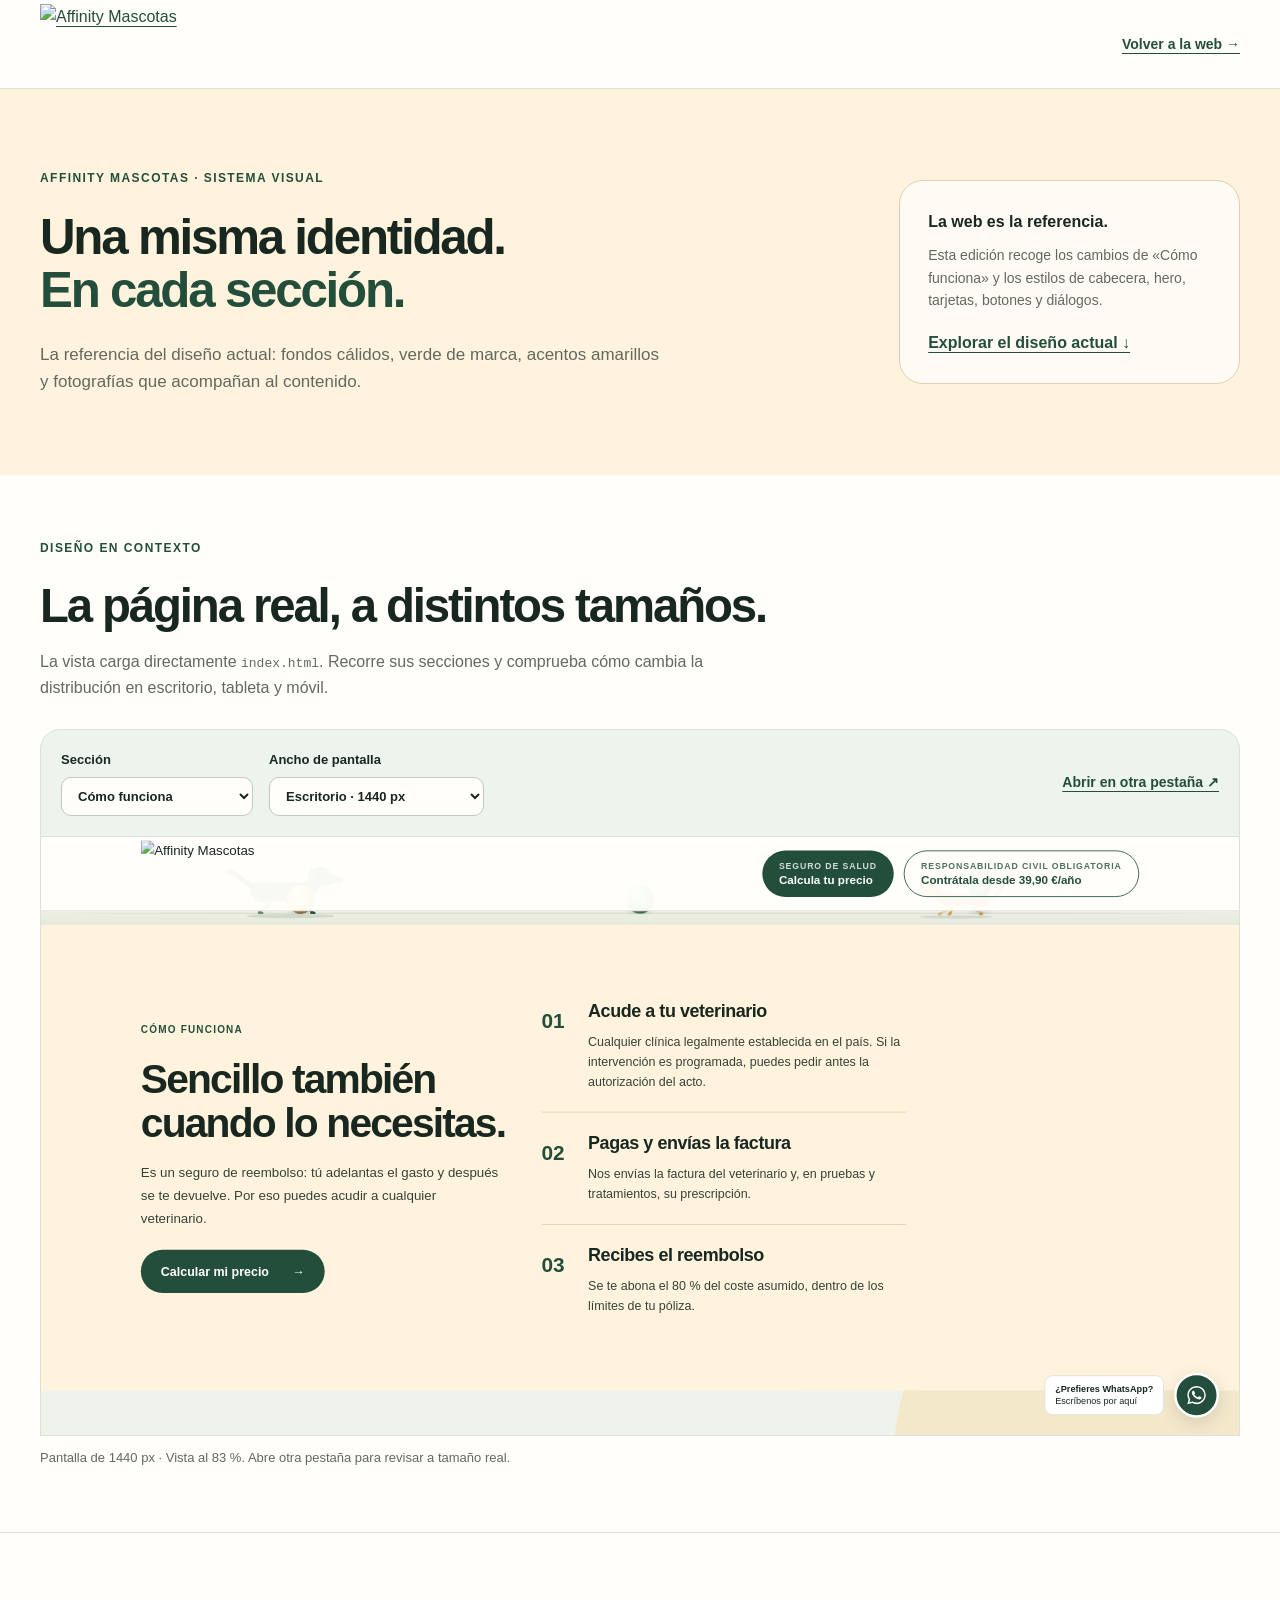
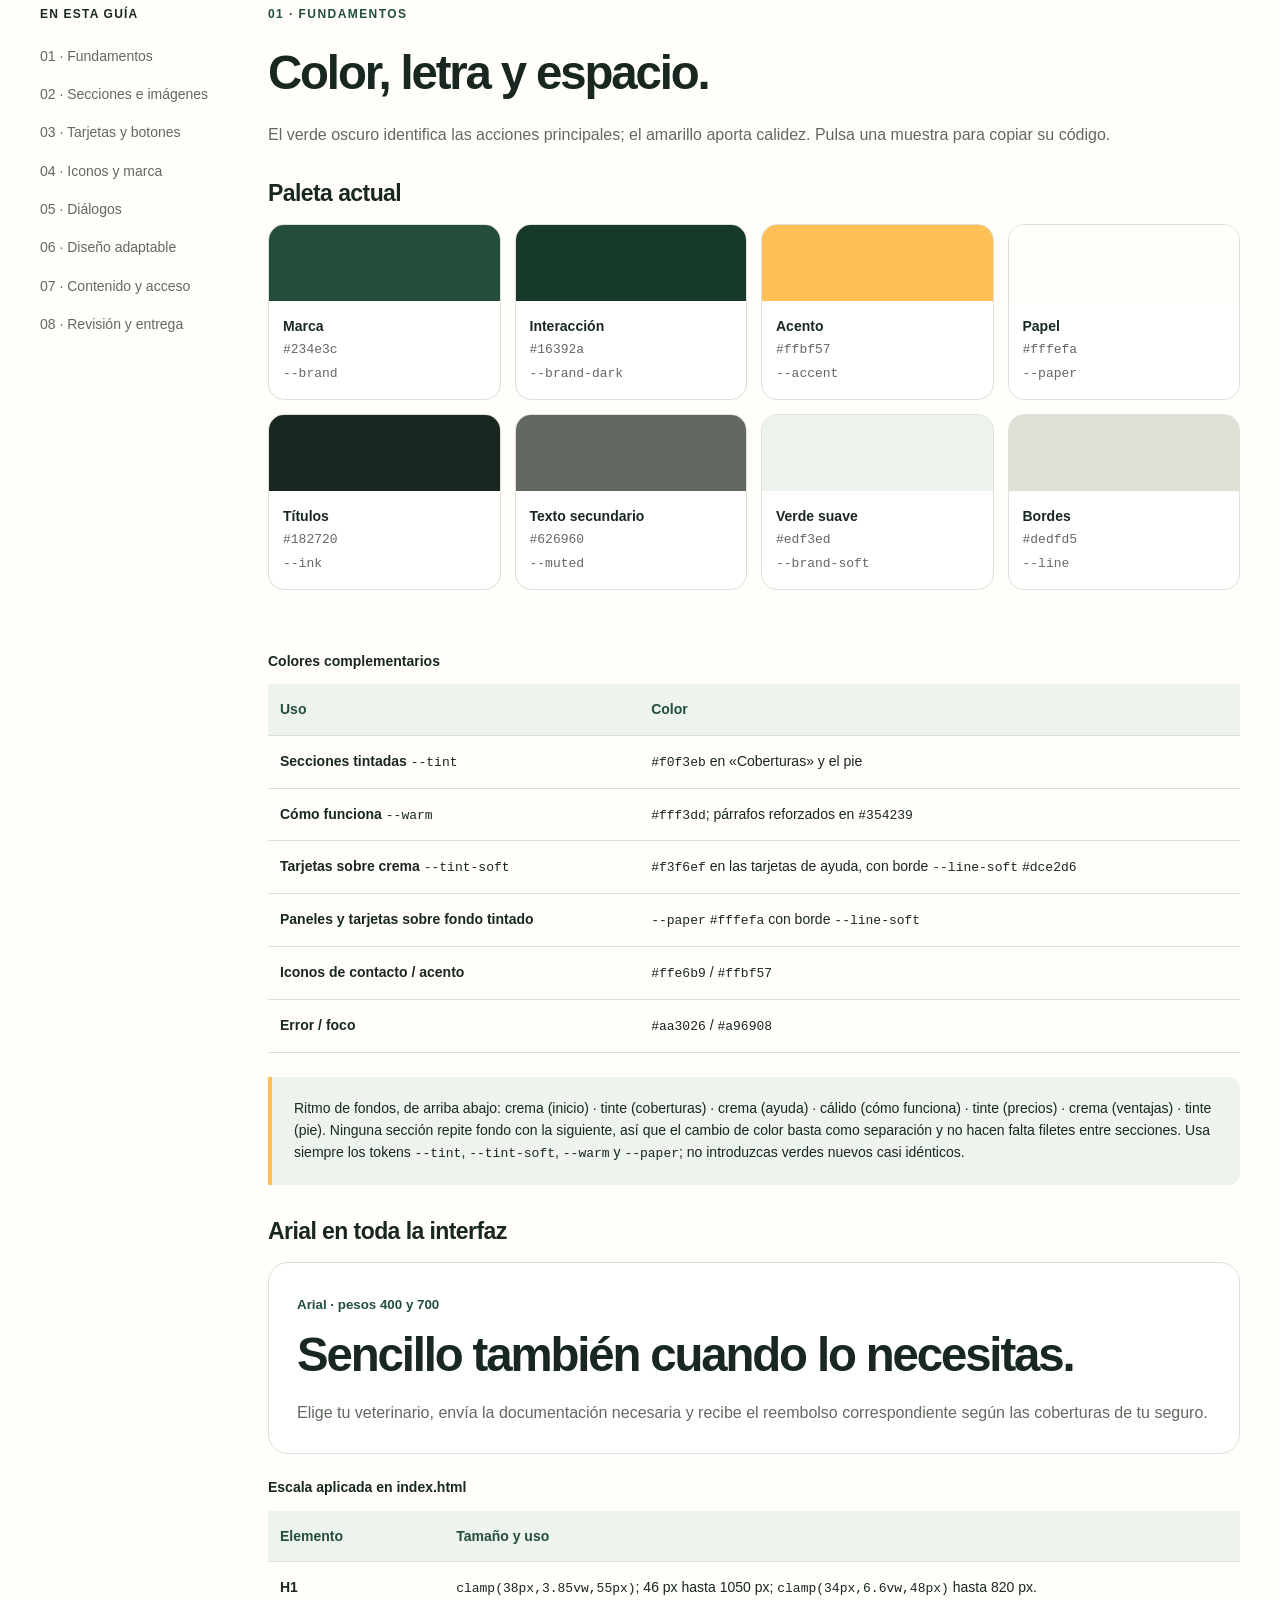
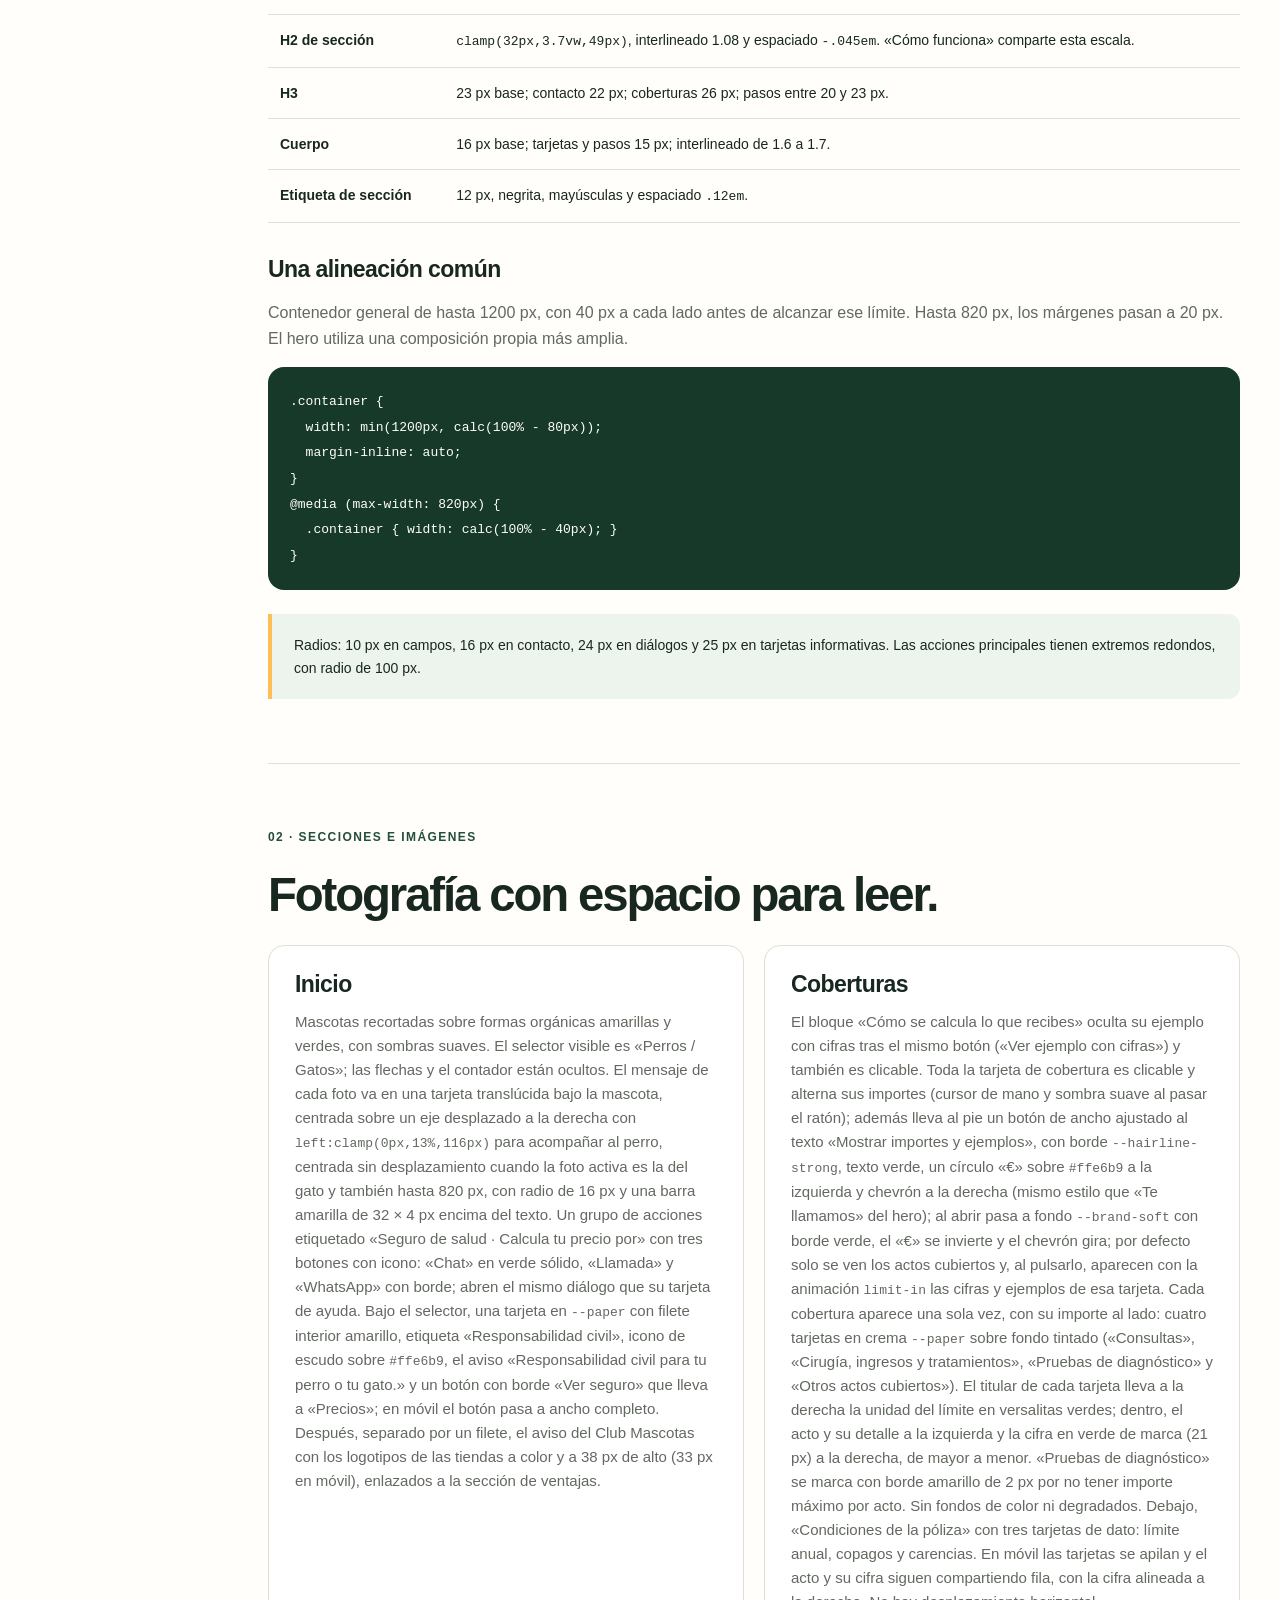
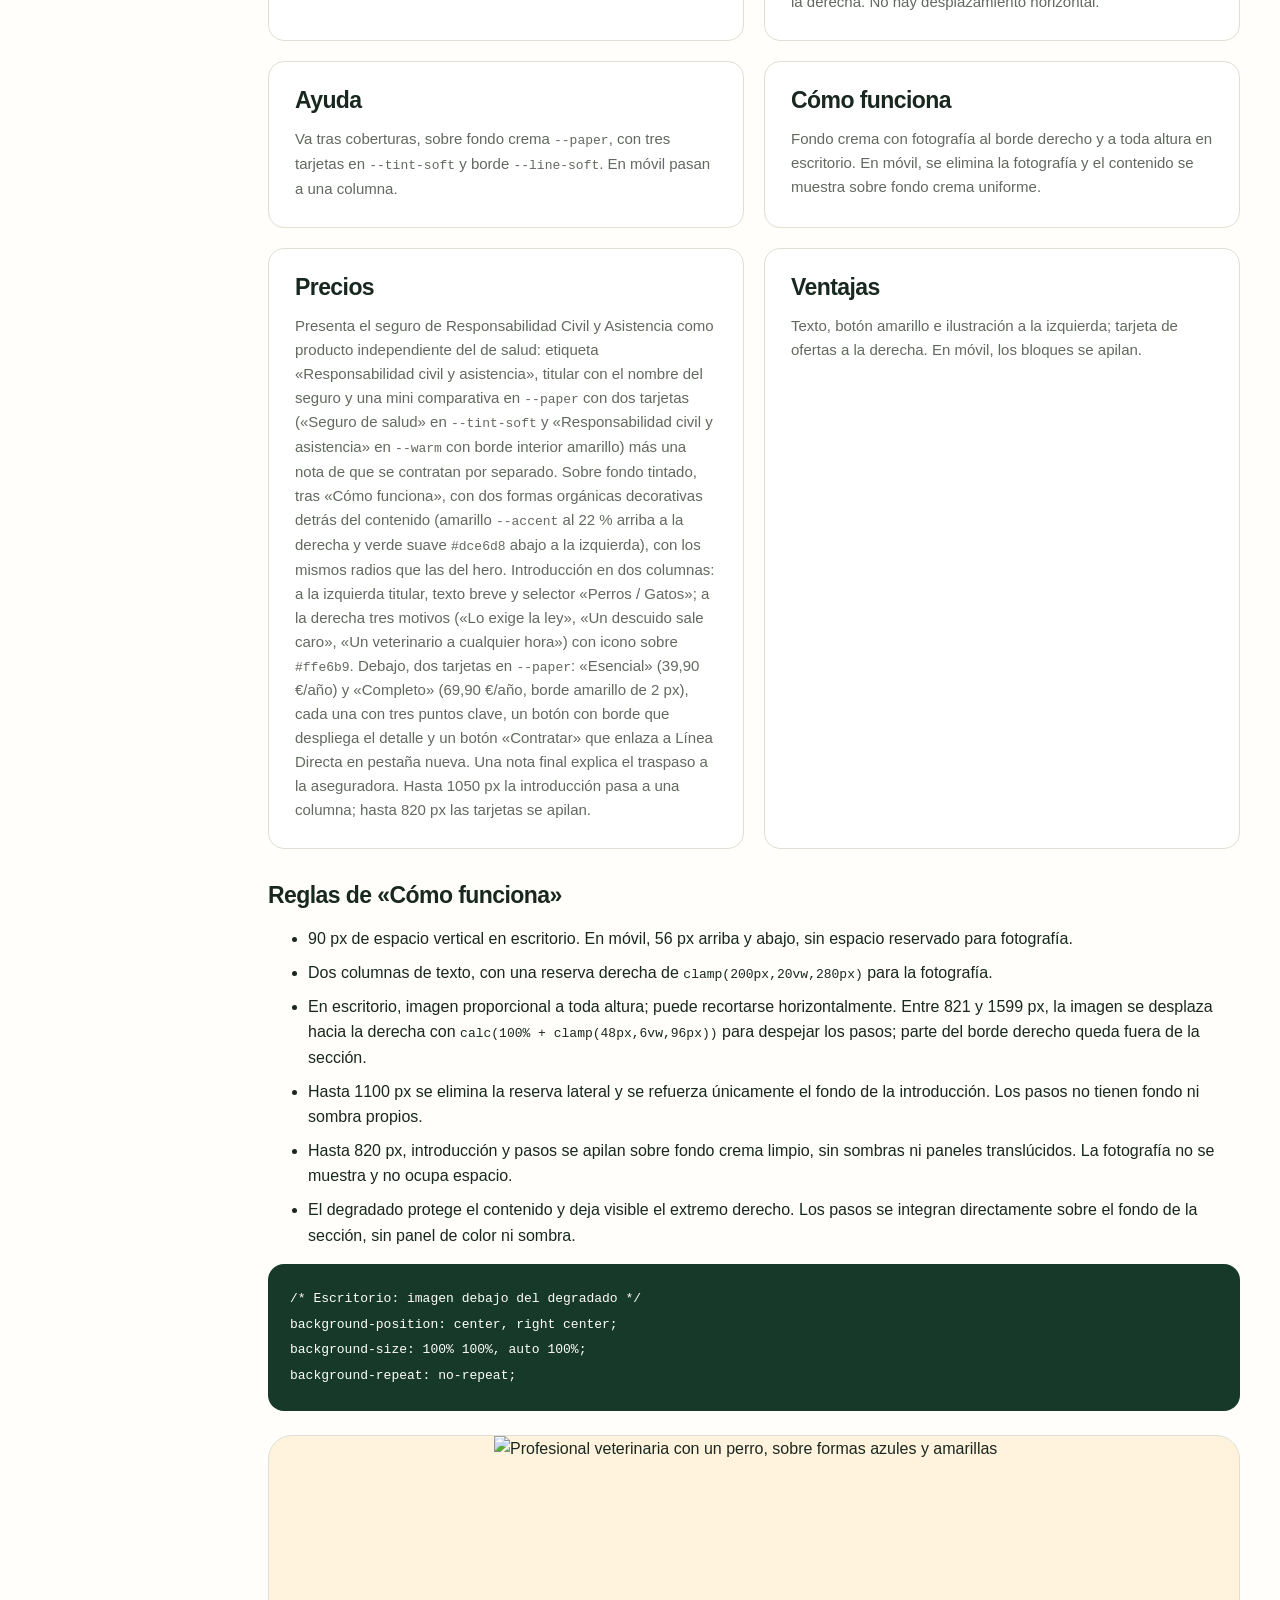
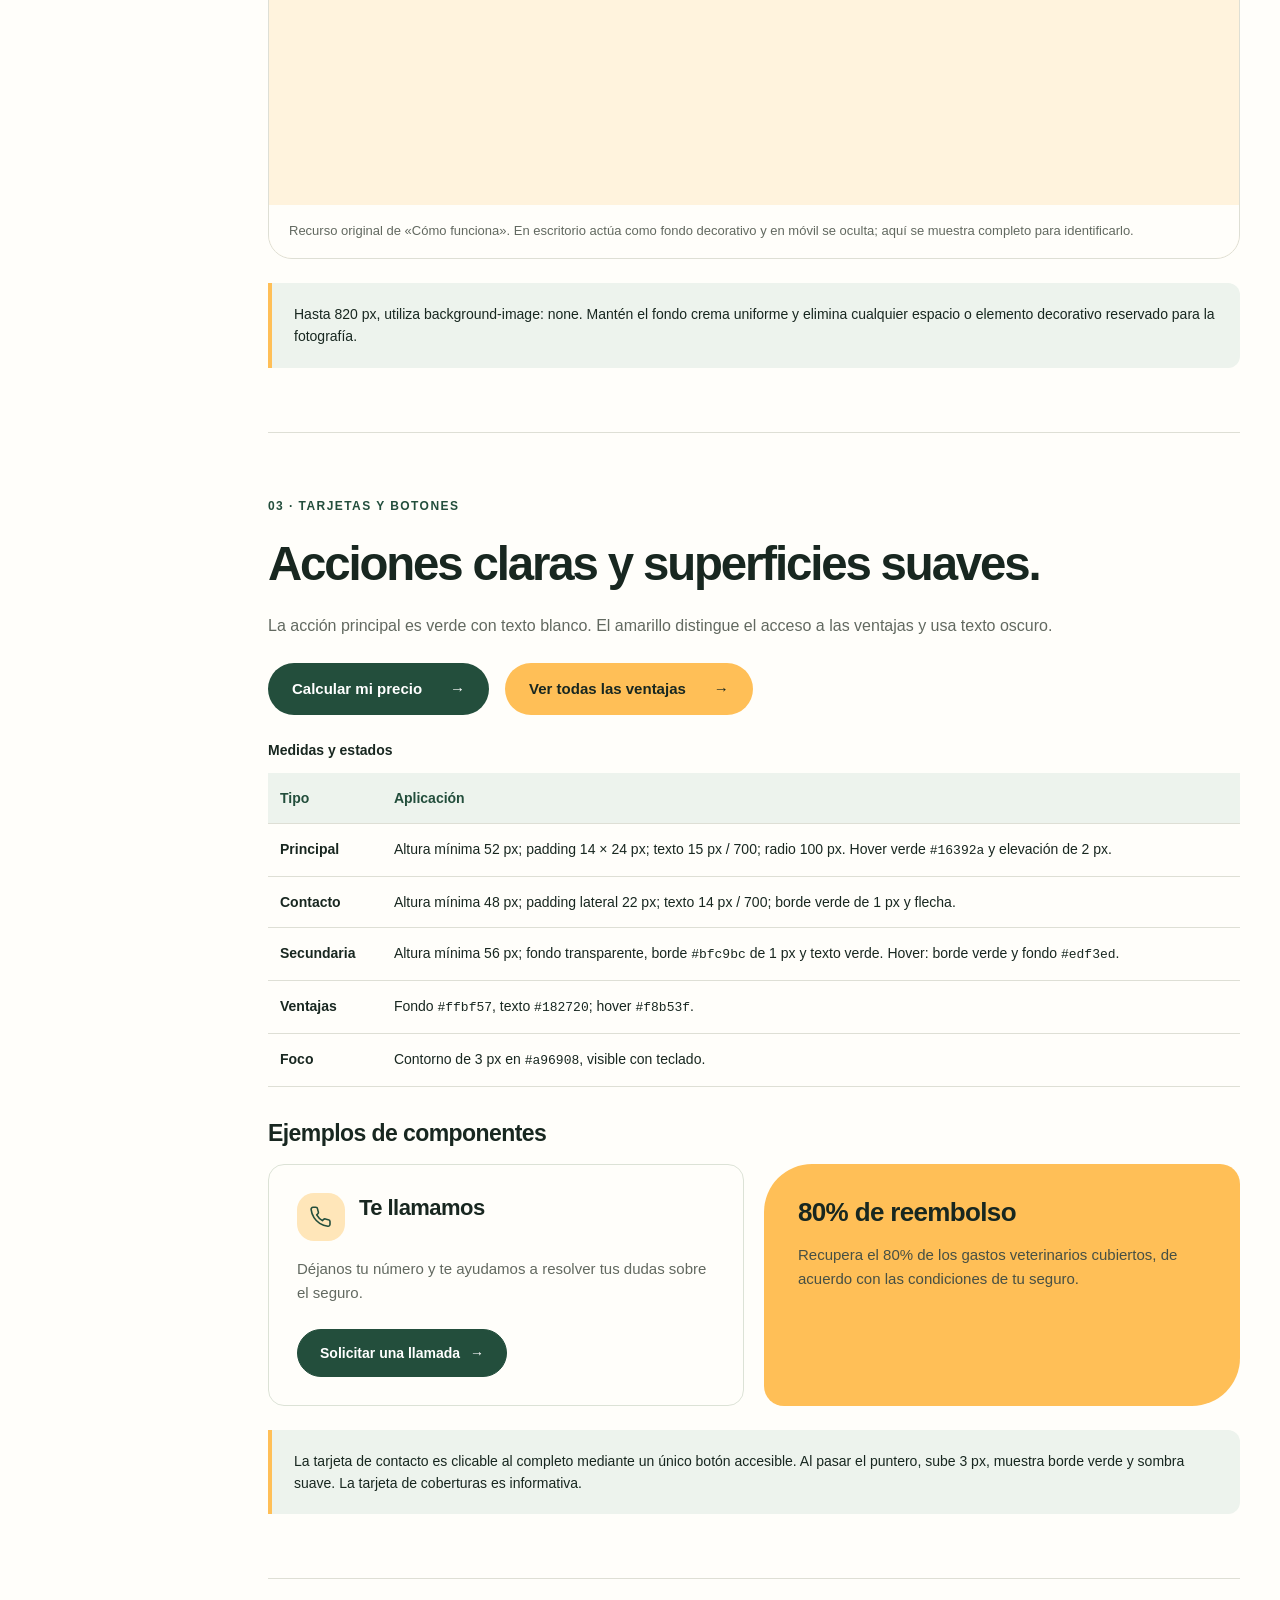
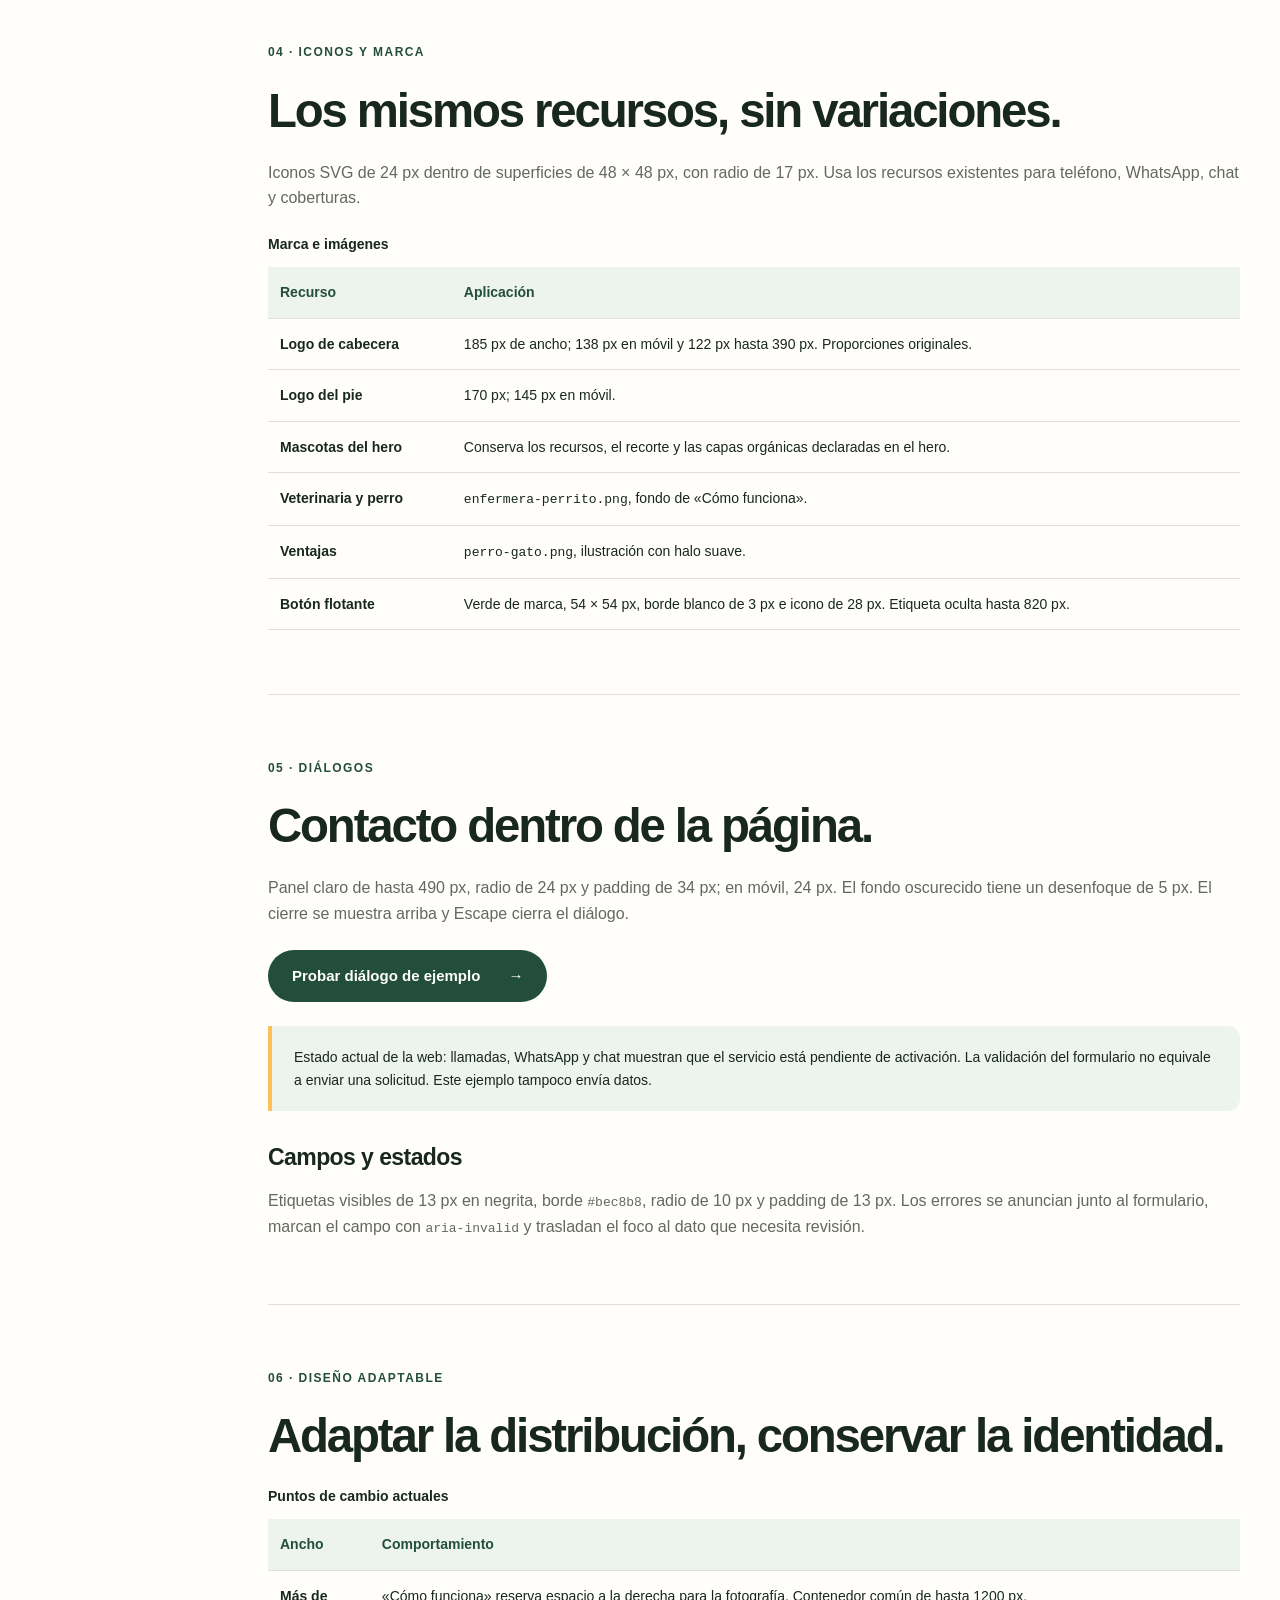
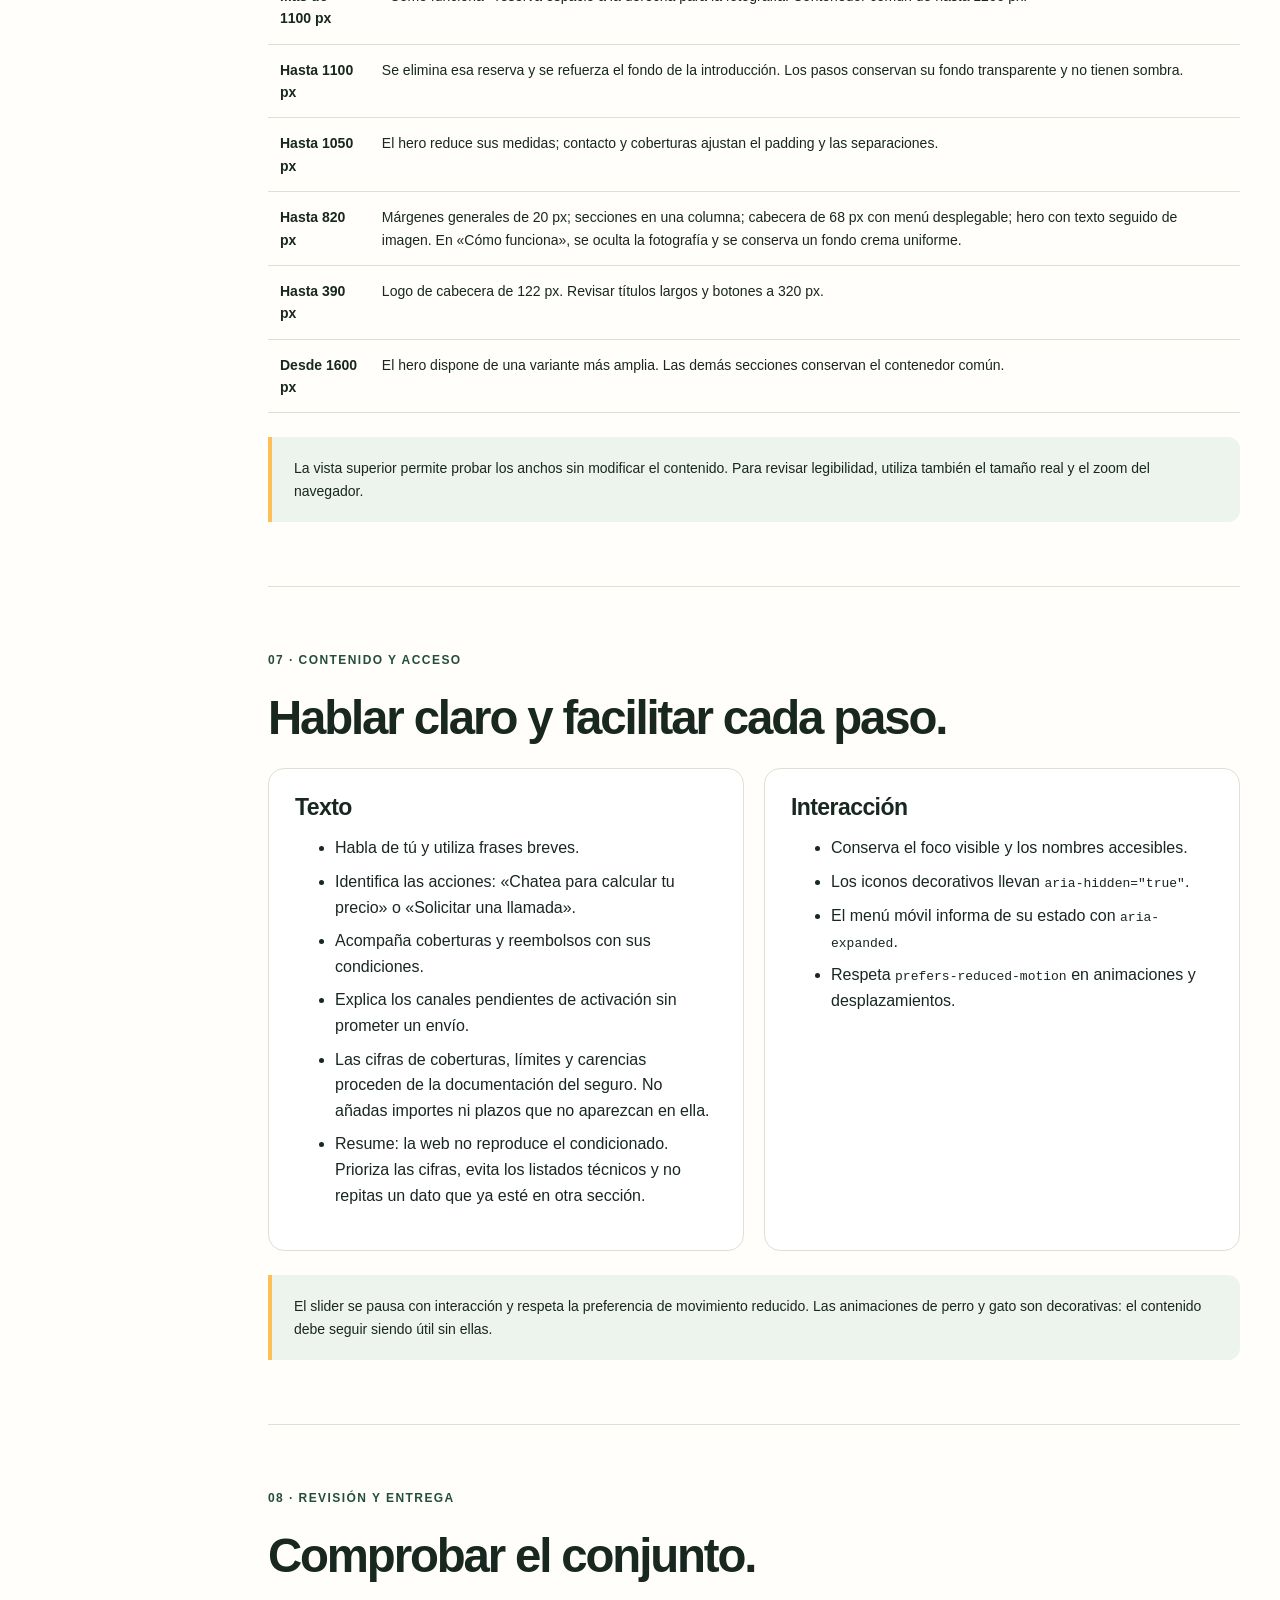
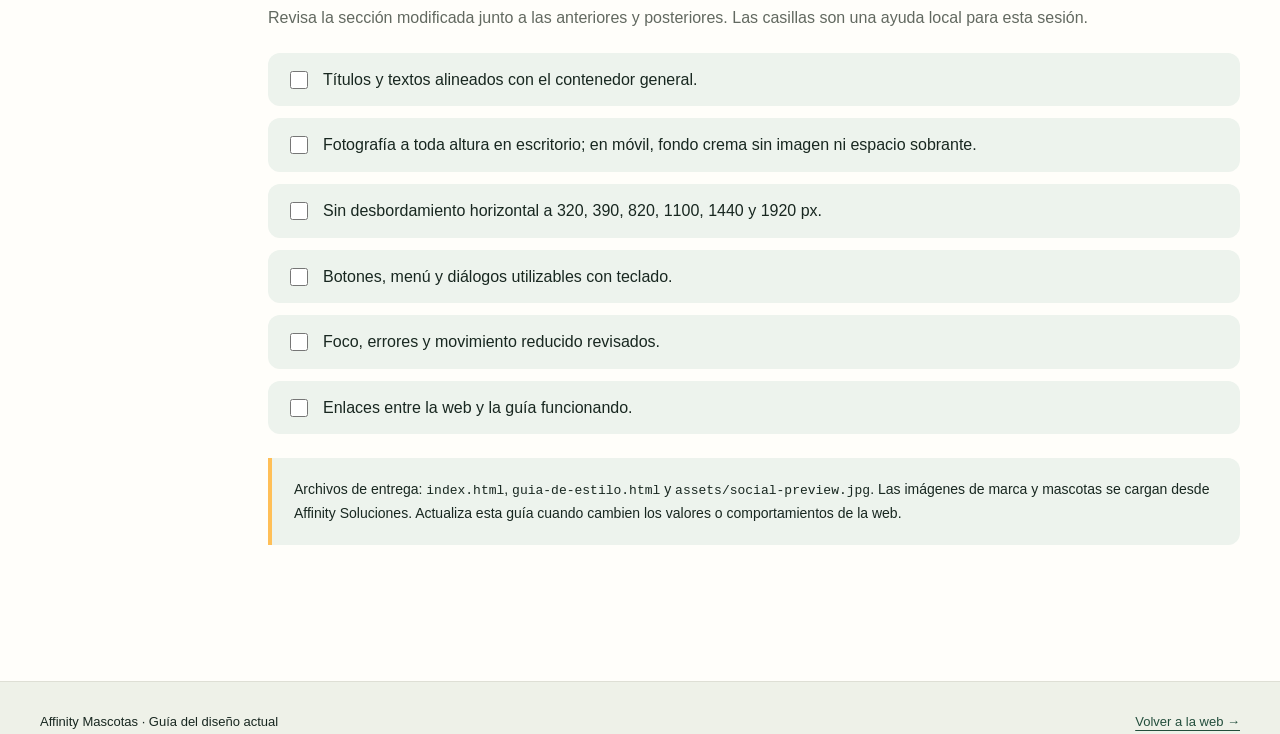
==== commit 4cfb00fd: "Rename the liability section kicker Co-Authored-By: Claude Opus 5 <noreply@anthropic.com>" ====
--- a/guia-de-estilo.html
+++ b/guia-de-estilo.html
@@ -41,7 +41,7 @@
 @media (max-width: 820px) {
   .container { width: calc(100% - 40px); }
 }</code></pre><p class="note">Radios: 10 px en campos, 16 px en contacto, 24 px en diálogos y 25 px en tarjetas informativas. Las acciones principales tienen extremos redondos, con radio de 100 px.</p></div></section>
-<section class="guide-section" id="seccion"><p class="eyebrow">02 · Secciones e imágenes</p><h2>Fotografía con espacio para leer.</h2><div class="card-grid"><article class="spec-card"><h3>Inicio</h3><p>Mascotas recortadas sobre formas orgánicas amarillas y verdes, con sombras suaves. El selector visible es «Perros / Gatos»; las flechas y el contador están ocultos. El mensaje de cada foto va en una tarjeta translúcida bajo la mascota, centrada sobre un eje desplazado a la derecha con <code>left:clamp(0px,13%,116px)</code> para acompañar al perro, centrada sin desplazamiento cuando la foto activa es la del gato y también hasta 820 px, con radio de 16 px y una barra amarilla de 32 × 4 px encima del texto. Un grupo de acciones etiquetado «Seguro de salud · Calcula tu precio por» con tres botones con icono: «Chat» en verde sólido, «Llamada» y «WhatsApp» con borde; abren el mismo diálogo que su tarjeta de ayuda. Bajo el selector, una tarjeta en <code>--paper</code> con filete interior amarillo, etiqueta «Responsabilidad civil», icono de escudo sobre <code>#ffe6b9</code>, el aviso «Responsabilidad civil para tu perro o tu gato.» y un botón con borde «Ver seguro» que lleva a «Precios»; en móvil el botón pasa a ancho completo. Después, separado por un filete, el aviso del Club Mascotas con los logotipos de las tiendas a color y a 38 px de alto (33 px en móvil), enlazados a la sección de ventajas.</p></article><article class="spec-card"><h3>Coberturas</h3><p>El bloque «Cómo se calcula lo que recibes» oculta su ejemplo con cifras tras el mismo botón («Ver ejemplo con cifras») y también es clicable. Toda la tarjeta de cobertura es clicable y alterna sus importes (cursor de mano y sombra suave al pasar el ratón); además lleva al pie un botón de ancho ajustado al texto «Mostrar importes y ejemplos», con borde <code>--hairline-strong</code>, texto verde, un círculo «€» sobre <code>#ffe6b9</code> a la izquierda y chevrón a la derecha (mismo estilo que «Te llamamos» del hero); al abrir pasa a fondo <code>--brand-soft</code> con borde verde, el «€» se invierte y el chevrón gira; por defecto solo se ven los actos cubiertos y, al pulsarlo, aparecen con la animación <code>limit-in</code> las cifras y ejemplos de esa tarjeta. Cada cobertura aparece una sola vez, con su importe al lado: cuatro tarjetas en crema <code>--paper</code> sobre fondo tintado («Consultas», «Cirugía, ingresos y tratamientos», «Pruebas de diagnóstico» y «Otros actos cubiertos»). El titular de cada tarjeta lleva a la derecha la unidad del límite en versalitas verdes; dentro, el acto y su detalle a la izquierda y la cifra en verde de marca (21 px) a la derecha, de mayor a menor. «Pruebas de diagnóstico» se marca con borde amarillo de 2 px por no tener importe máximo por acto. Sin fondos de color ni degradados. Debajo, «Condiciones de la póliza» con tres tarjetas de dato: límite anual, copagos y carencias. En móvil las tarjetas se apilan y el acto y su cifra siguen compartiendo fila, con la cifra alineada a la derecha. No hay desplazamiento horizontal.</p></article><article class="spec-card"><h3>Ayuda</h3><p>Va tras coberturas, sobre fondo crema <code>--paper</code>, con tres tarjetas en <code>--tint-soft</code> y borde <code>--line-soft</code>. En móvil pasan a una columna.</p></article><article class="spec-card"><h3>Cómo funciona</h3><p>Fondo crema con fotografía al borde derecho y a toda altura en escritorio. En móvil, se elimina la fotografía y el contenido se muestra sobre fondo crema uniforme.</p></article><article class="spec-card"><h3>Precios</h3><p>Presenta el seguro de Responsabilidad Civil y Asistencia como producto independiente del de salud: etiqueta «Otro seguro, distinto al de salud», titular con el nombre del seguro y una mini comparativa en <code>--paper</code> con dos tarjetas («Seguro de salud» en <code>--tint-soft</code> y «Responsabilidad civil y asistencia» en <code>--warm</code> con borde interior amarillo) más una nota de que se contratan por separado. Sobre fondo tintado, tras «Cómo funciona», con dos formas orgánicas decorativas detrás del contenido (amarillo <code>--accent</code> al 22 % arriba a la derecha y verde suave <code>#dce6d8</code> abajo a la izquierda), con los mismos radios que las del hero. Introducción en dos columnas: a la izquierda titular, texto breve y selector «Perros / Gatos»; a la derecha tres motivos («Lo exige la ley», «Un descuido sale caro», «Un veterinario a cualquier hora») con icono sobre <code>#ffe6b9</code>. Debajo, dos tarjetas en <code>--paper</code>: «Esencial» (39,90 €/año) y «Completo» (69,90 €/año, borde amarillo de 2 px), cada una con tres puntos clave, un botón con borde que despliega el detalle y un botón «Contratar» que enlaza a Línea Directa en pestaña nueva. Una nota final explica el traspaso a la aseguradora. Hasta 1050 px la introducción pasa a una columna; hasta 820 px las tarjetas se apilan.</p></article><article class="spec-card"><h3>Ventajas</h3><p>Texto, botón amarillo e ilustración a la izquierda; tarjeta de ofertas a la derecha. En móvil, los bloques se apilan.</p></article></div><div class="subsection"><h3>Reglas de «Cómo funciona»</h3><ul><li>90 px de espacio vertical en escritorio. En móvil, 56 px arriba y abajo, sin espacio reservado para fotografía.</li><li>Dos columnas de texto, con una reserva derecha de <code>clamp(200px,20vw,280px)</code> para la fotografía.</li><li>En escritorio, imagen proporcional a toda altura; puede recortarse horizontalmente. Entre 821 y 1599 px, la imagen se desplaza hacia la derecha con <code>calc(100% + clamp(48px,6vw,96px))</code> para despejar los pasos; parte del borde derecho queda fuera de la sección.</li><li>Hasta 1100 px se elimina la reserva lateral y se refuerza únicamente el fondo de la introducción. Los pasos no tienen fondo ni sombra propios.</li><li>Hasta 820 px, introducción y pasos se apilan sobre fondo crema limpio, sin sombras ni paneles translúcidos. La fotografía no se muestra y no ocupa espacio.</li><li>El degradado protege el contenido y deja visible el extremo derecho. Los pasos se integran directamente sobre el fondo de la sección, sin panel de color ni sombra.</li></ul><pre><code>/* Escritorio: imagen debajo del degradado */
+<section class="guide-section" id="seccion"><p class="eyebrow">02 · Secciones e imágenes</p><h2>Fotografía con espacio para leer.</h2><div class="card-grid"><article class="spec-card"><h3>Inicio</h3><p>Mascotas recortadas sobre formas orgánicas amarillas y verdes, con sombras suaves. El selector visible es «Perros / Gatos»; las flechas y el contador están ocultos. El mensaje de cada foto va en una tarjeta translúcida bajo la mascota, centrada sobre un eje desplazado a la derecha con <code>left:clamp(0px,13%,116px)</code> para acompañar al perro, centrada sin desplazamiento cuando la foto activa es la del gato y también hasta 820 px, con radio de 16 px y una barra amarilla de 32 × 4 px encima del texto. Un grupo de acciones etiquetado «Seguro de salud · Calcula tu precio por» con tres botones con icono: «Chat» en verde sólido, «Llamada» y «WhatsApp» con borde; abren el mismo diálogo que su tarjeta de ayuda. Bajo el selector, una tarjeta en <code>--paper</code> con filete interior amarillo, etiqueta «Responsabilidad civil», icono de escudo sobre <code>#ffe6b9</code>, el aviso «Responsabilidad civil para tu perro o tu gato.» y un botón con borde «Ver seguro» que lleva a «Precios»; en móvil el botón pasa a ancho completo. Después, separado por un filete, el aviso del Club Mascotas con los logotipos de las tiendas a color y a 38 px de alto (33 px en móvil), enlazados a la sección de ventajas.</p></article><article class="spec-card"><h3>Coberturas</h3><p>El bloque «Cómo se calcula lo que recibes» oculta su ejemplo con cifras tras el mismo botón («Ver ejemplo con cifras») y también es clicable. Toda la tarjeta de cobertura es clicable y alterna sus importes (cursor de mano y sombra suave al pasar el ratón); además lleva al pie un botón de ancho ajustado al texto «Mostrar importes y ejemplos», con borde <code>--hairline-strong</code>, texto verde, un círculo «€» sobre <code>#ffe6b9</code> a la izquierda y chevrón a la derecha (mismo estilo que «Te llamamos» del hero); al abrir pasa a fondo <code>--brand-soft</code> con borde verde, el «€» se invierte y el chevrón gira; por defecto solo se ven los actos cubiertos y, al pulsarlo, aparecen con la animación <code>limit-in</code> las cifras y ejemplos de esa tarjeta. Cada cobertura aparece una sola vez, con su importe al lado: cuatro tarjetas en crema <code>--paper</code> sobre fondo tintado («Consultas», «Cirugía, ingresos y tratamientos», «Pruebas de diagnóstico» y «Otros actos cubiertos»). El titular de cada tarjeta lleva a la derecha la unidad del límite en versalitas verdes; dentro, el acto y su detalle a la izquierda y la cifra en verde de marca (21 px) a la derecha, de mayor a menor. «Pruebas de diagnóstico» se marca con borde amarillo de 2 px por no tener importe máximo por acto. Sin fondos de color ni degradados. Debajo, «Condiciones de la póliza» con tres tarjetas de dato: límite anual, copagos y carencias. En móvil las tarjetas se apilan y el acto y su cifra siguen compartiendo fila, con la cifra alineada a la derecha. No hay desplazamiento horizontal.</p></article><article class="spec-card"><h3>Ayuda</h3><p>Va tras coberturas, sobre fondo crema <code>--paper</code>, con tres tarjetas en <code>--tint-soft</code> y borde <code>--line-soft</code>. En móvil pasan a una columna.</p></article><article class="spec-card"><h3>Cómo funciona</h3><p>Fondo crema con fotografía al borde derecho y a toda altura en escritorio. En móvil, se elimina la fotografía y el contenido se muestra sobre fondo crema uniforme.</p></article><article class="spec-card"><h3>Precios</h3><p>Presenta el seguro de Responsabilidad Civil y Asistencia como producto independiente del de salud: etiqueta «Responsabilidad civil y asistencia», titular con el nombre del seguro y una mini comparativa en <code>--paper</code> con dos tarjetas («Seguro de salud» en <code>--tint-soft</code> y «Responsabilidad civil y asistencia» en <code>--warm</code> con borde interior amarillo) más una nota de que se contratan por separado. Sobre fondo tintado, tras «Cómo funciona», con dos formas orgánicas decorativas detrás del contenido (amarillo <code>--accent</code> al 22 % arriba a la derecha y verde suave <code>#dce6d8</code> abajo a la izquierda), con los mismos radios que las del hero. Introducción en dos columnas: a la izquierda titular, texto breve y selector «Perros / Gatos»; a la derecha tres motivos («Lo exige la ley», «Un descuido sale caro», «Un veterinario a cualquier hora») con icono sobre <code>#ffe6b9</code>. Debajo, dos tarjetas en <code>--paper</code>: «Esencial» (39,90 €/año) y «Completo» (69,90 €/año, borde amarillo de 2 px), cada una con tres puntos clave, un botón con borde que despliega el detalle y un botón «Contratar» que enlaza a Línea Directa en pestaña nueva. Una nota final explica el traspaso a la aseguradora. Hasta 1050 px la introducción pasa a una columna; hasta 820 px las tarjetas se apilan.</p></article><article class="spec-card"><h3>Ventajas</h3><p>Texto, botón amarillo e ilustración a la izquierda; tarjeta de ofertas a la derecha. En móvil, los bloques se apilan.</p></article></div><div class="subsection"><h3>Reglas de «Cómo funciona»</h3><ul><li>90 px de espacio vertical en escritorio. En móvil, 56 px arriba y abajo, sin espacio reservado para fotografía.</li><li>Dos columnas de texto, con una reserva derecha de <code>clamp(200px,20vw,280px)</code> para la fotografía.</li><li>En escritorio, imagen proporcional a toda altura; puede recortarse horizontalmente. Entre 821 y 1599 px, la imagen se desplaza hacia la derecha con <code>calc(100% + clamp(48px,6vw,96px))</code> para despejar los pasos; parte del borde derecho queda fuera de la sección.</li><li>Hasta 1100 px se elimina la reserva lateral y se refuerza únicamente el fondo de la introducción. Los pasos no tienen fondo ni sombra propios.</li><li>Hasta 820 px, introducción y pasos se apilan sobre fondo crema limpio, sin sombras ni paneles translúcidos. La fotografía no se muestra y no ocupa espacio.</li><li>El degradado protege el contenido y deja visible el extremo derecho. Los pasos se integran directamente sobre el fondo de la sección, sin panel de color ni sombra.</li></ul><pre><code>/* Escritorio: imagen debajo del degradado */
 background-position: center, right center;
 background-size: 100% 100%, auto 100%;
 background-repeat: no-repeat;</code></pre><figure class="asset"><img src="https://www.affinitysoluciones.com/wp-content/uploads/2026/09/enfermera-perrito.png" alt="Profesional veterinaria con un perro, sobre formas azules y amarillas" width="1520" height="1080" loading="lazy"><figcaption>Recurso original de «Cómo funciona». En escritorio actúa como fondo decorativo y en móvil se oculta; aquí se muestra completo para identificarlo.</figcaption></figure><p class="note">Hasta 820 px, utiliza background-image: none. Mantén el fondo crema uniforme y elimina cualquier espacio o elemento decorativo reservado para la fotografía.</p></div></section>
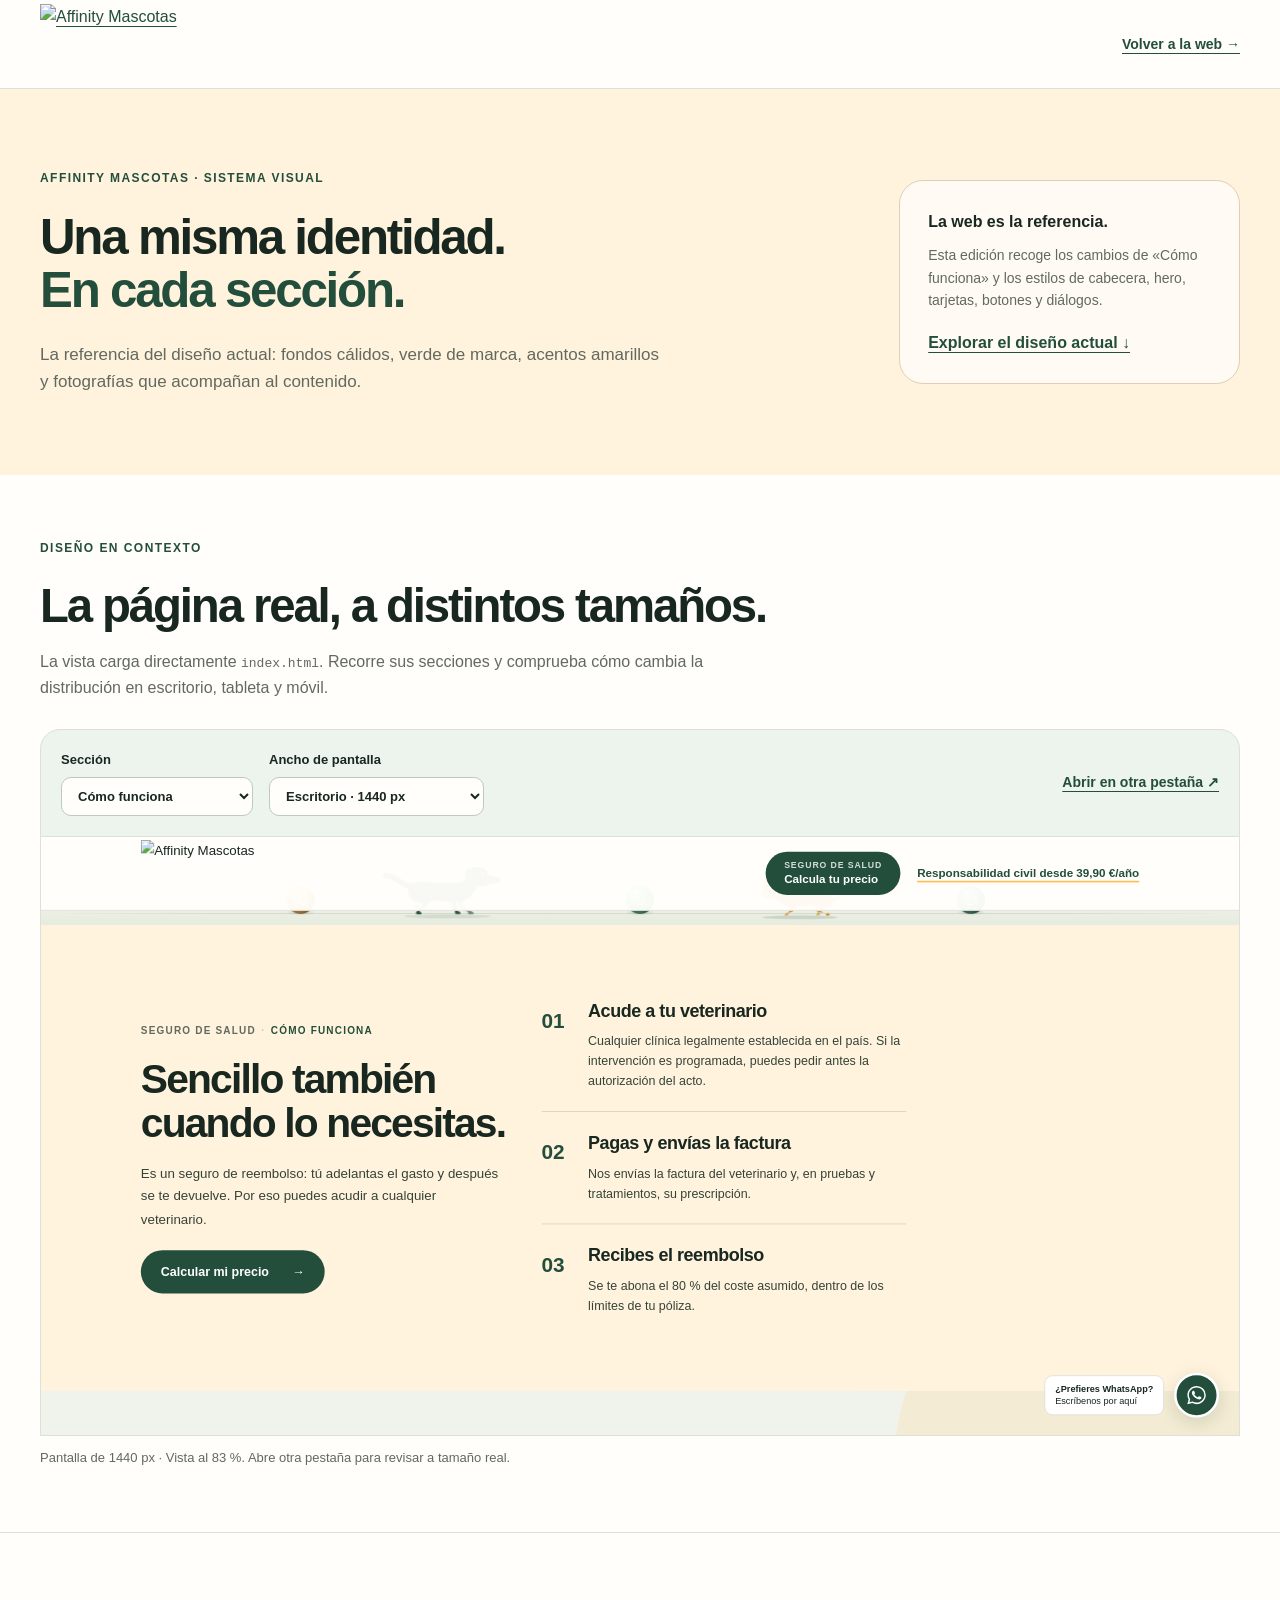
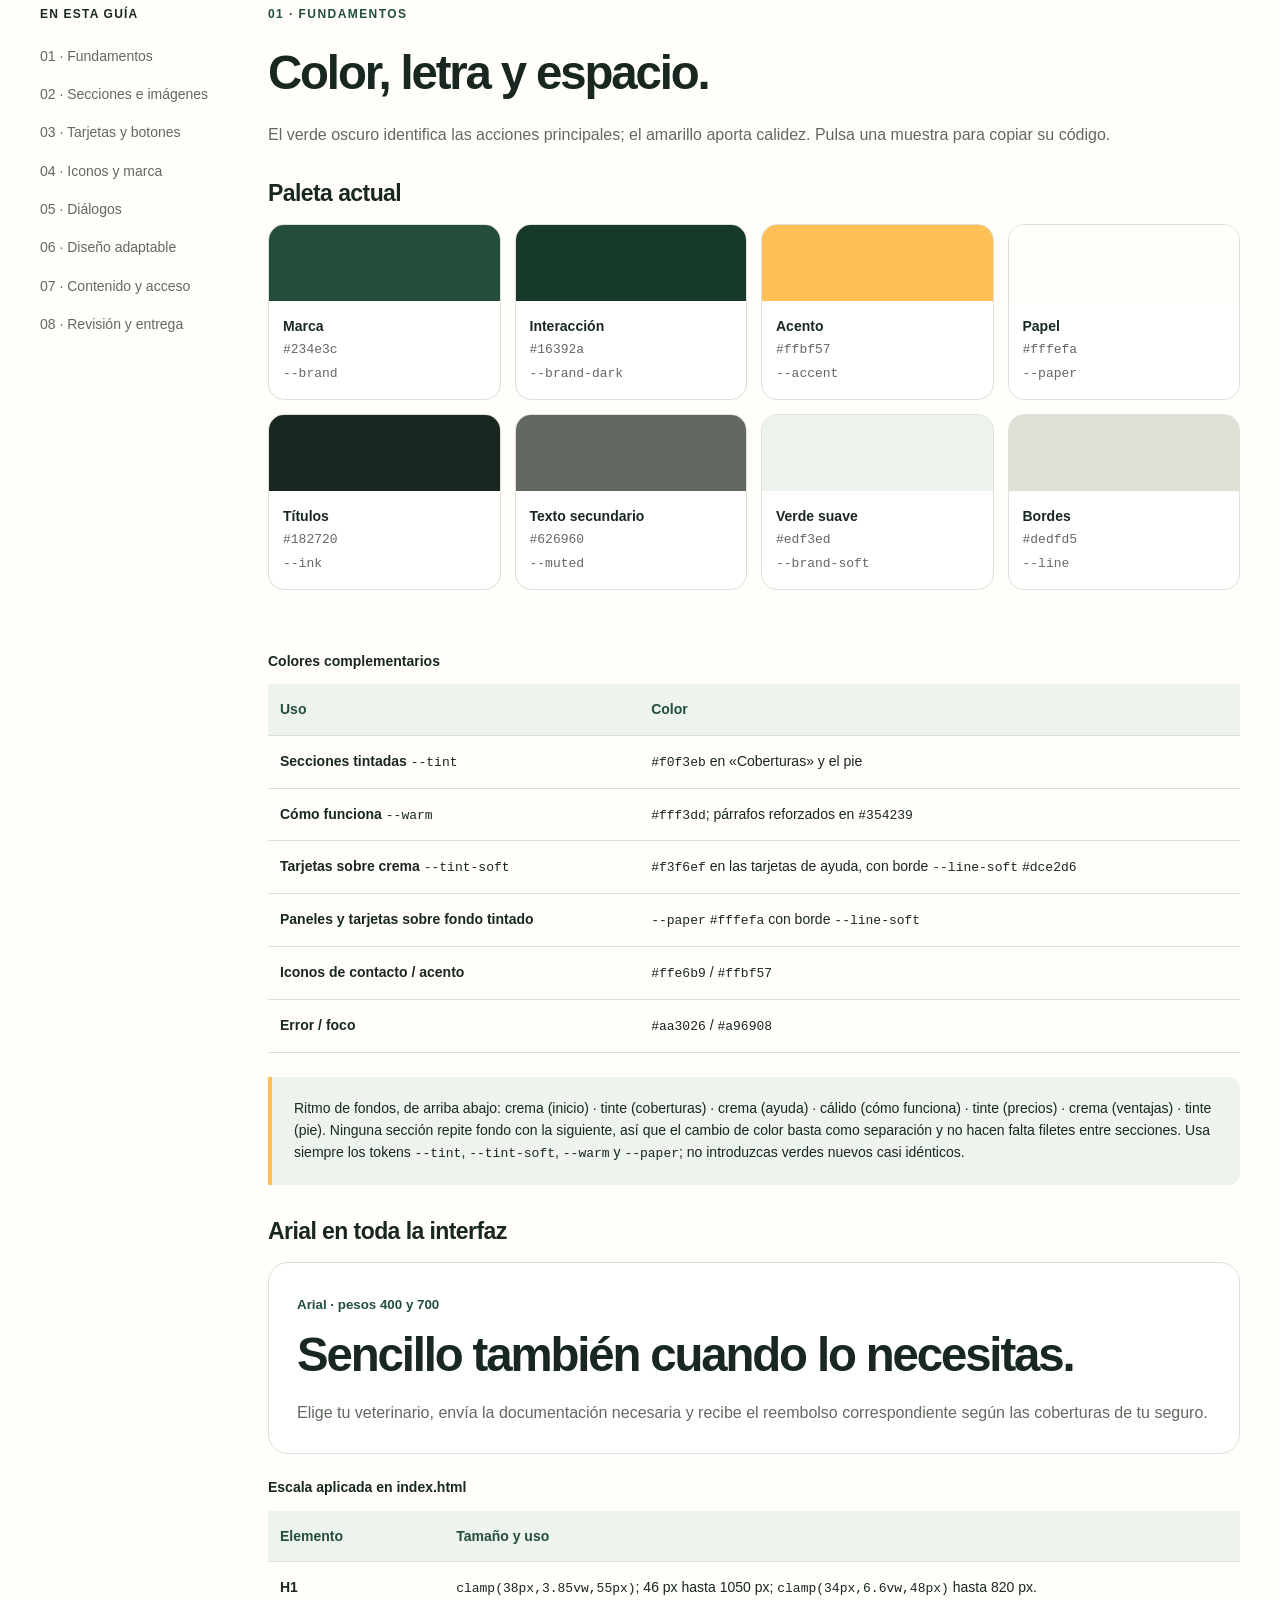
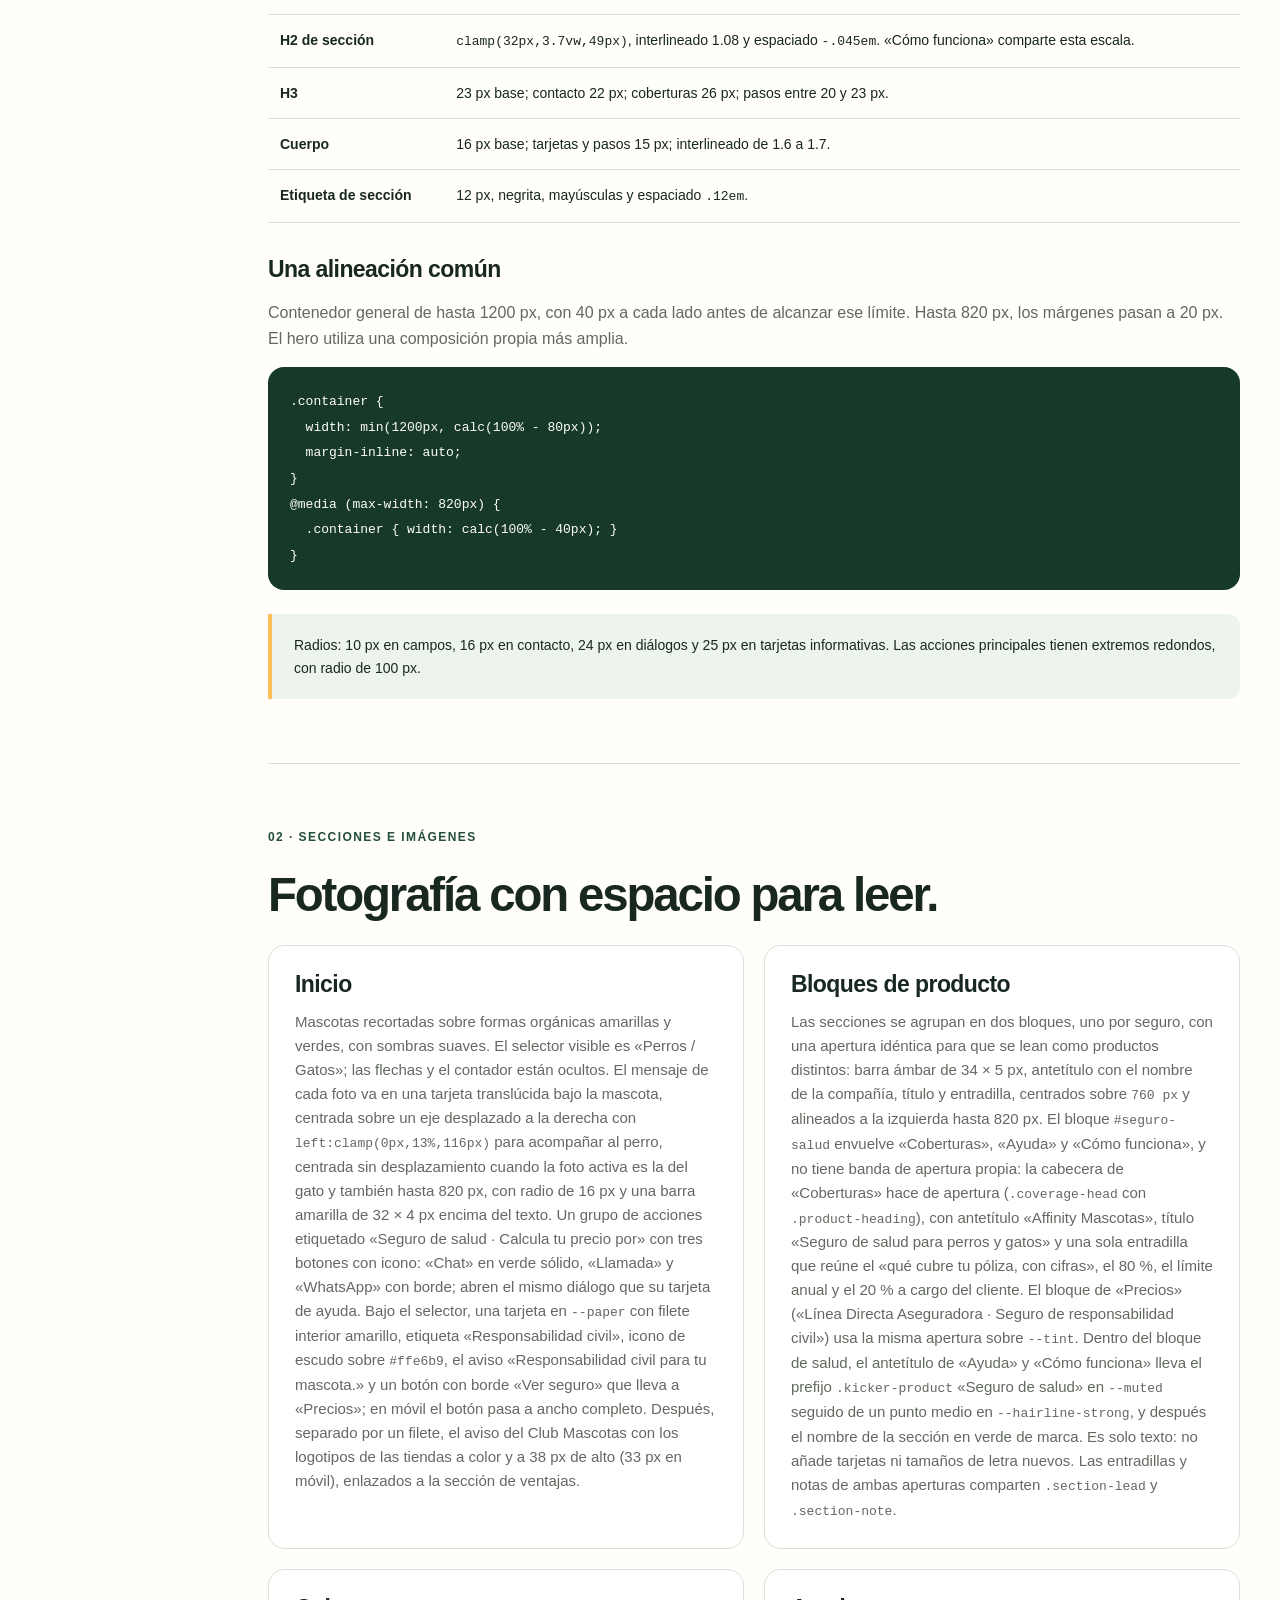
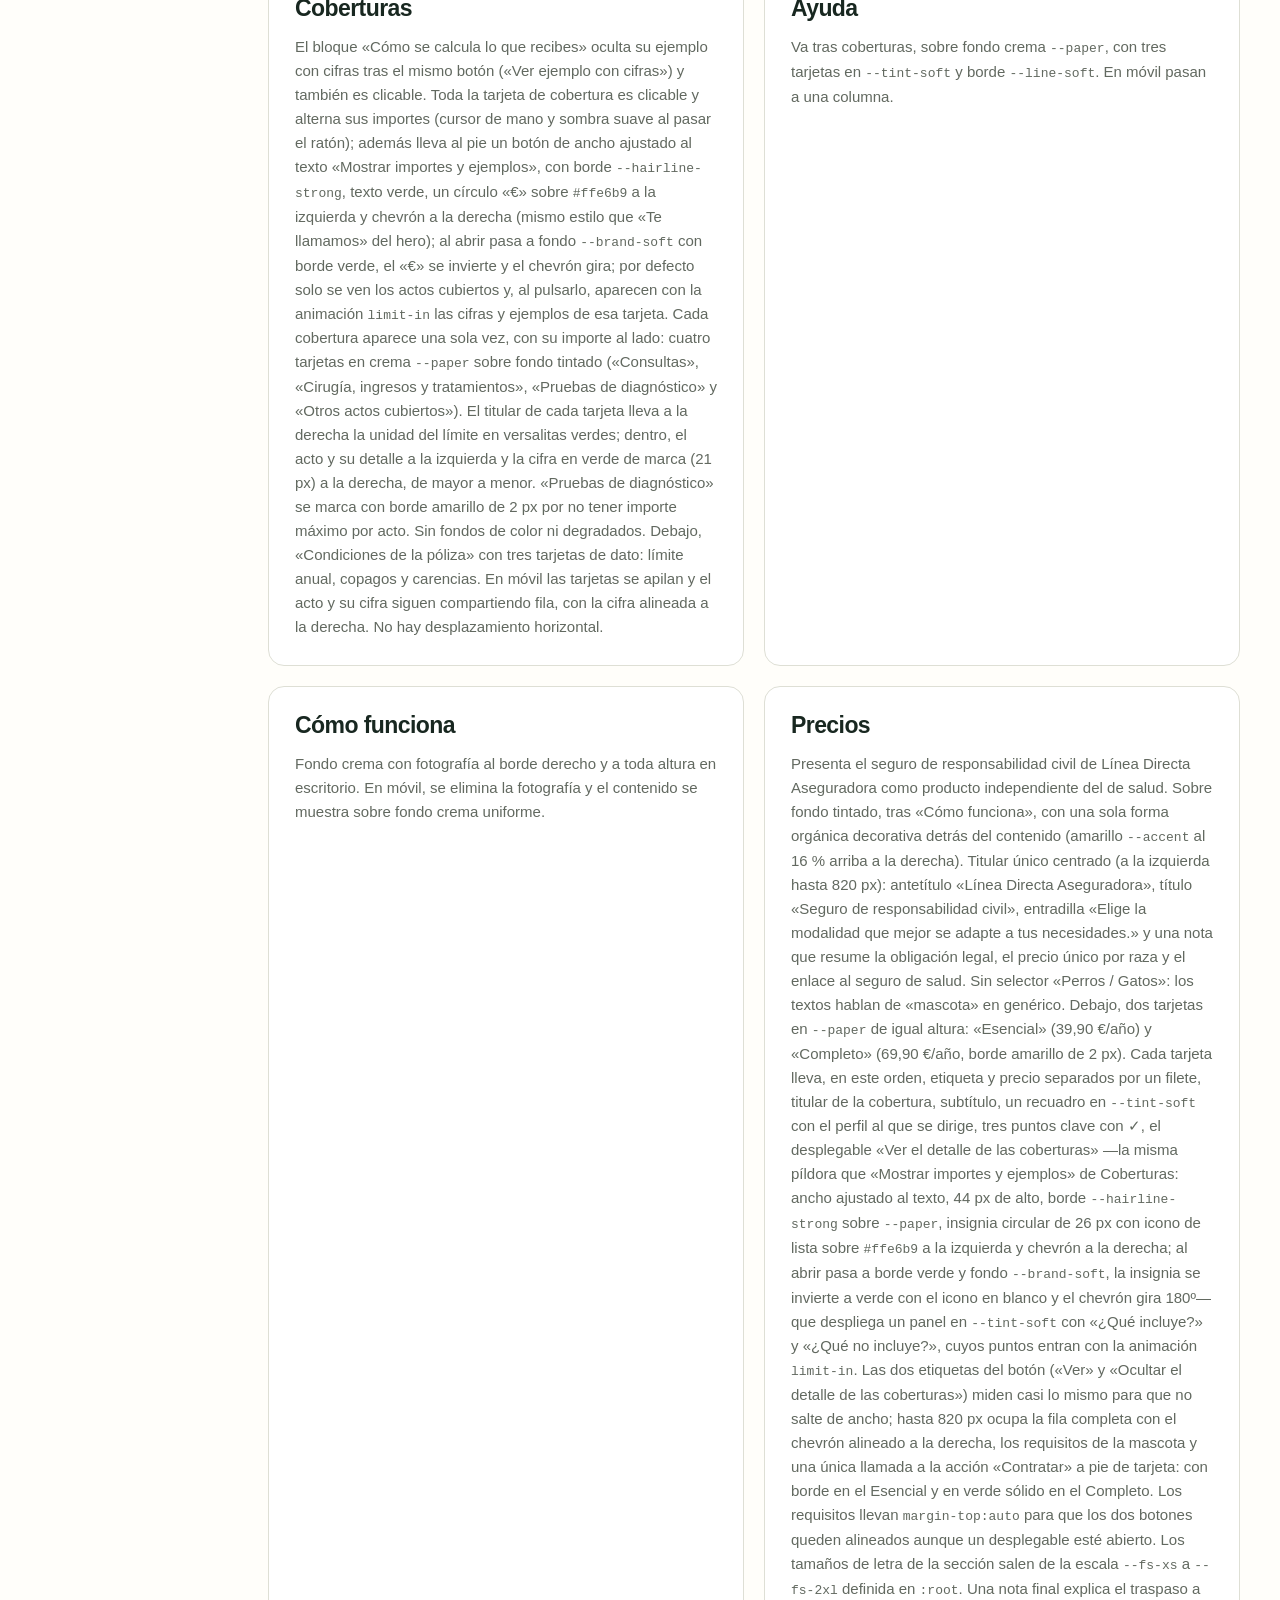
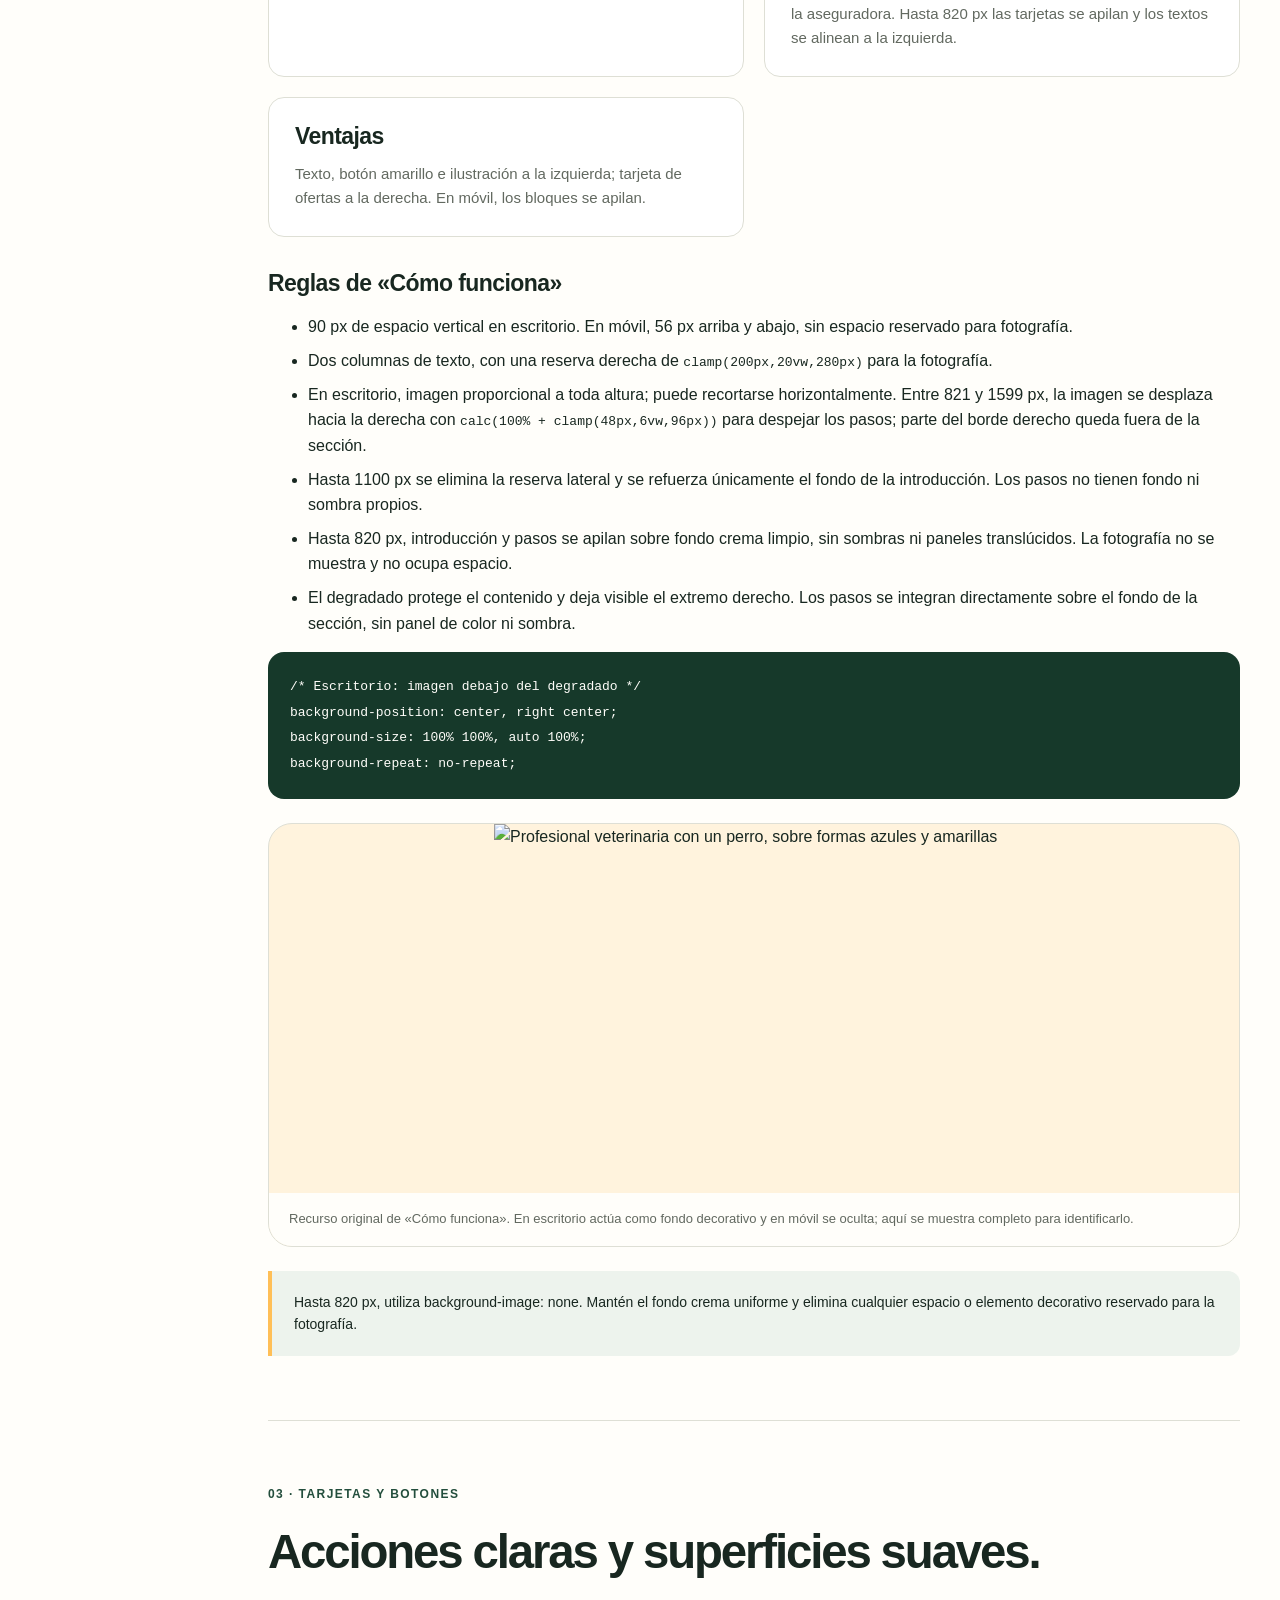
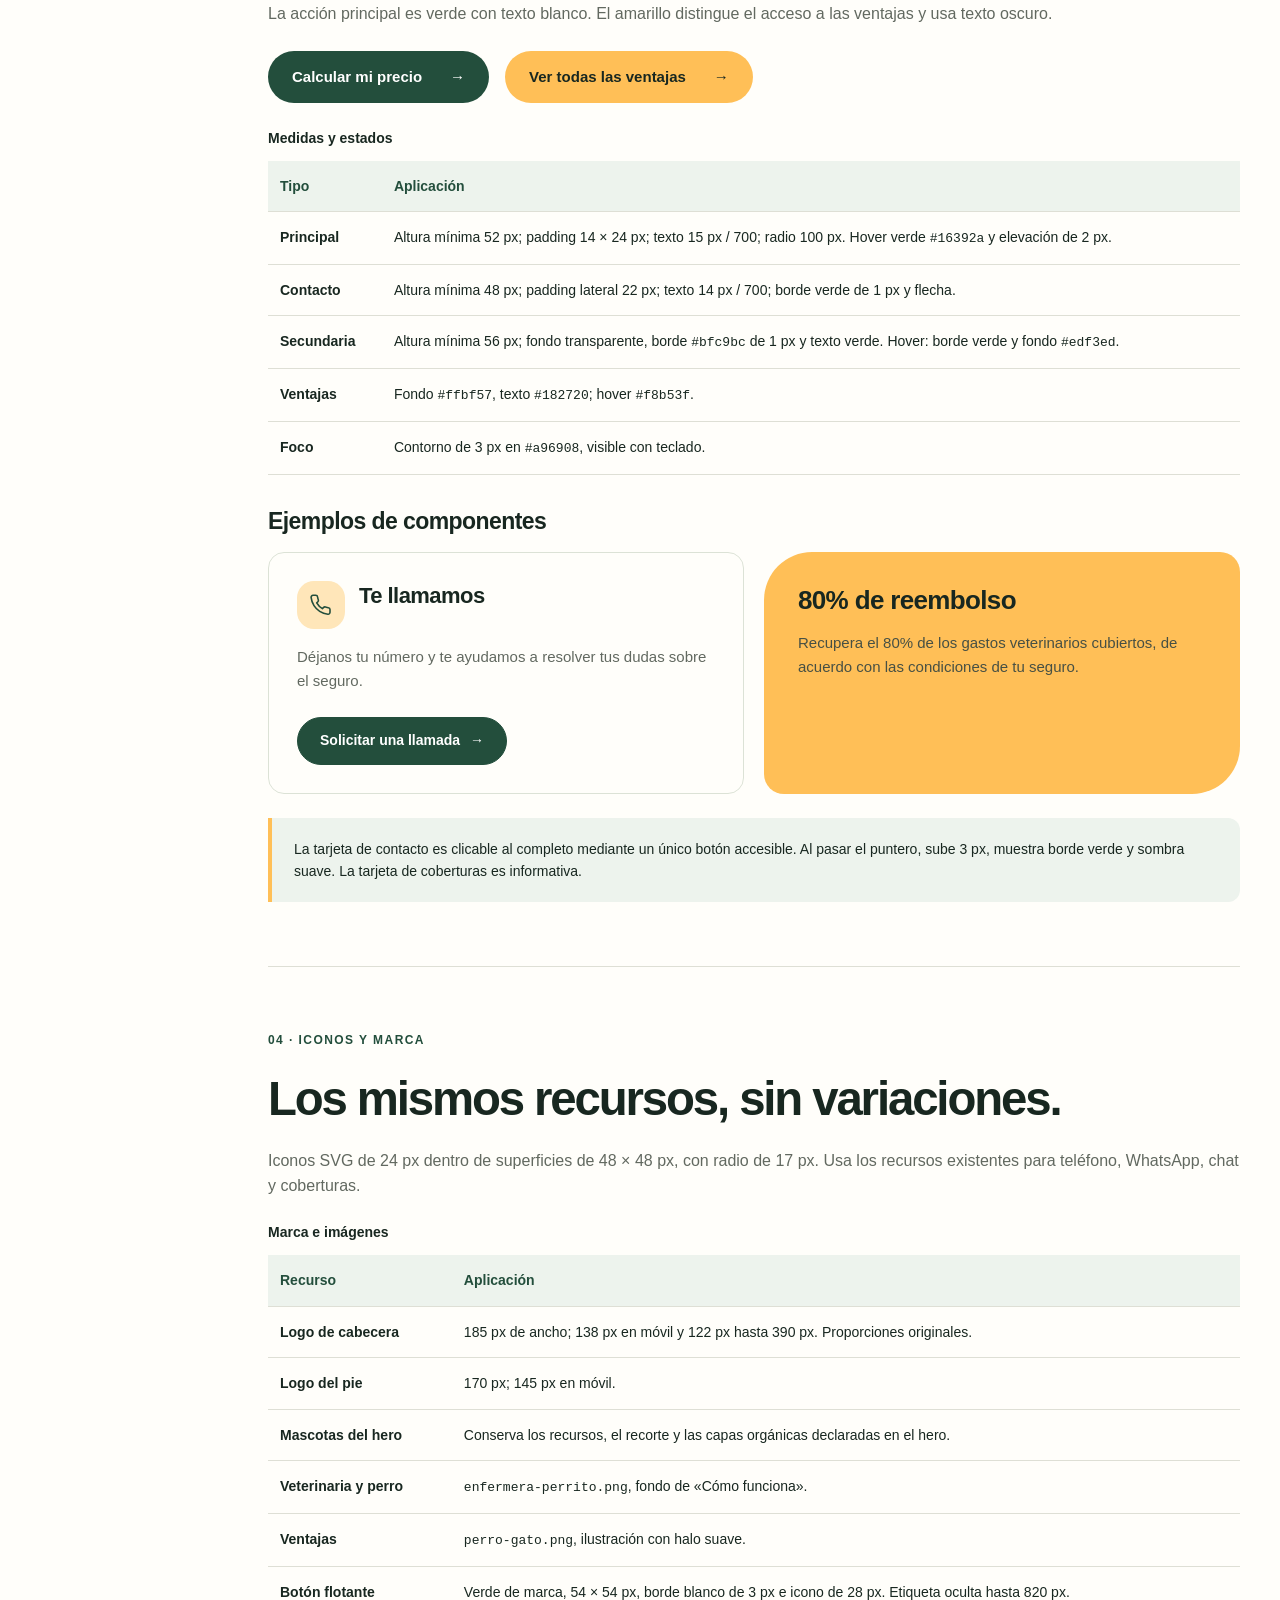
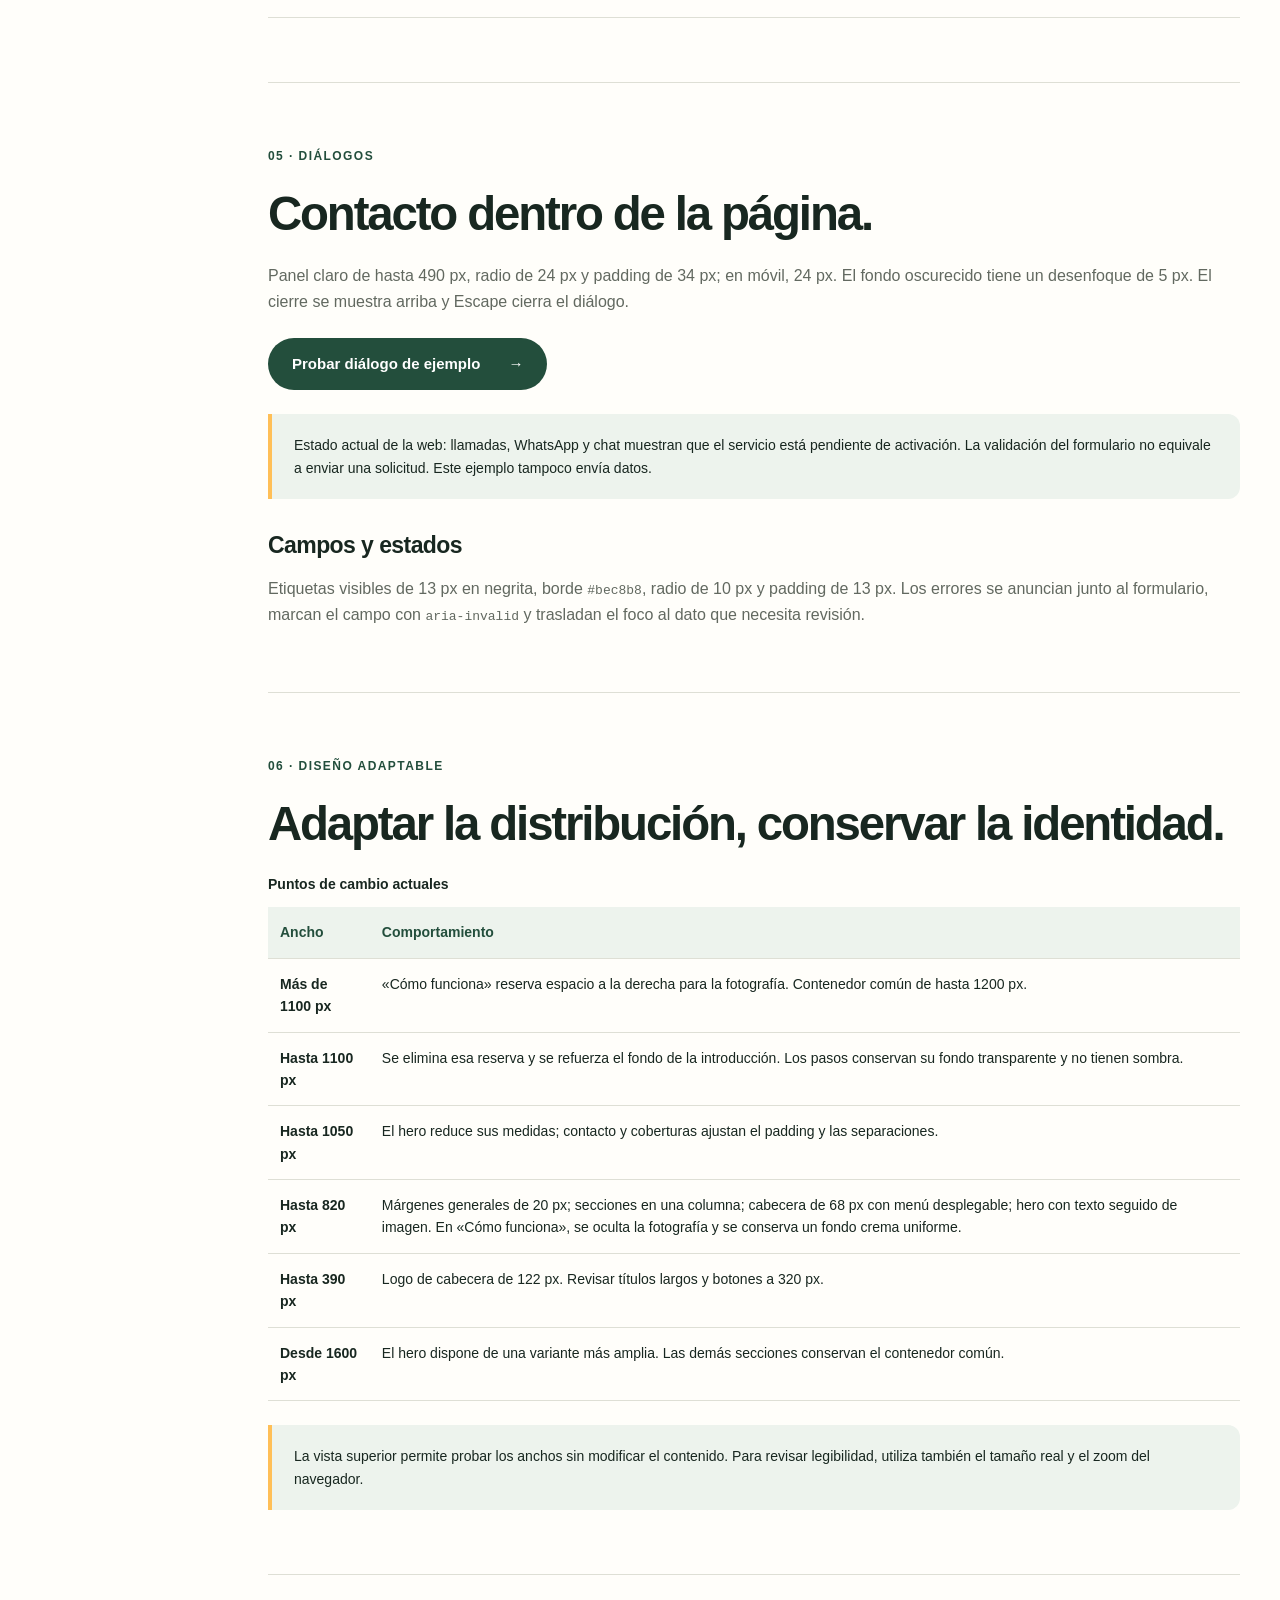
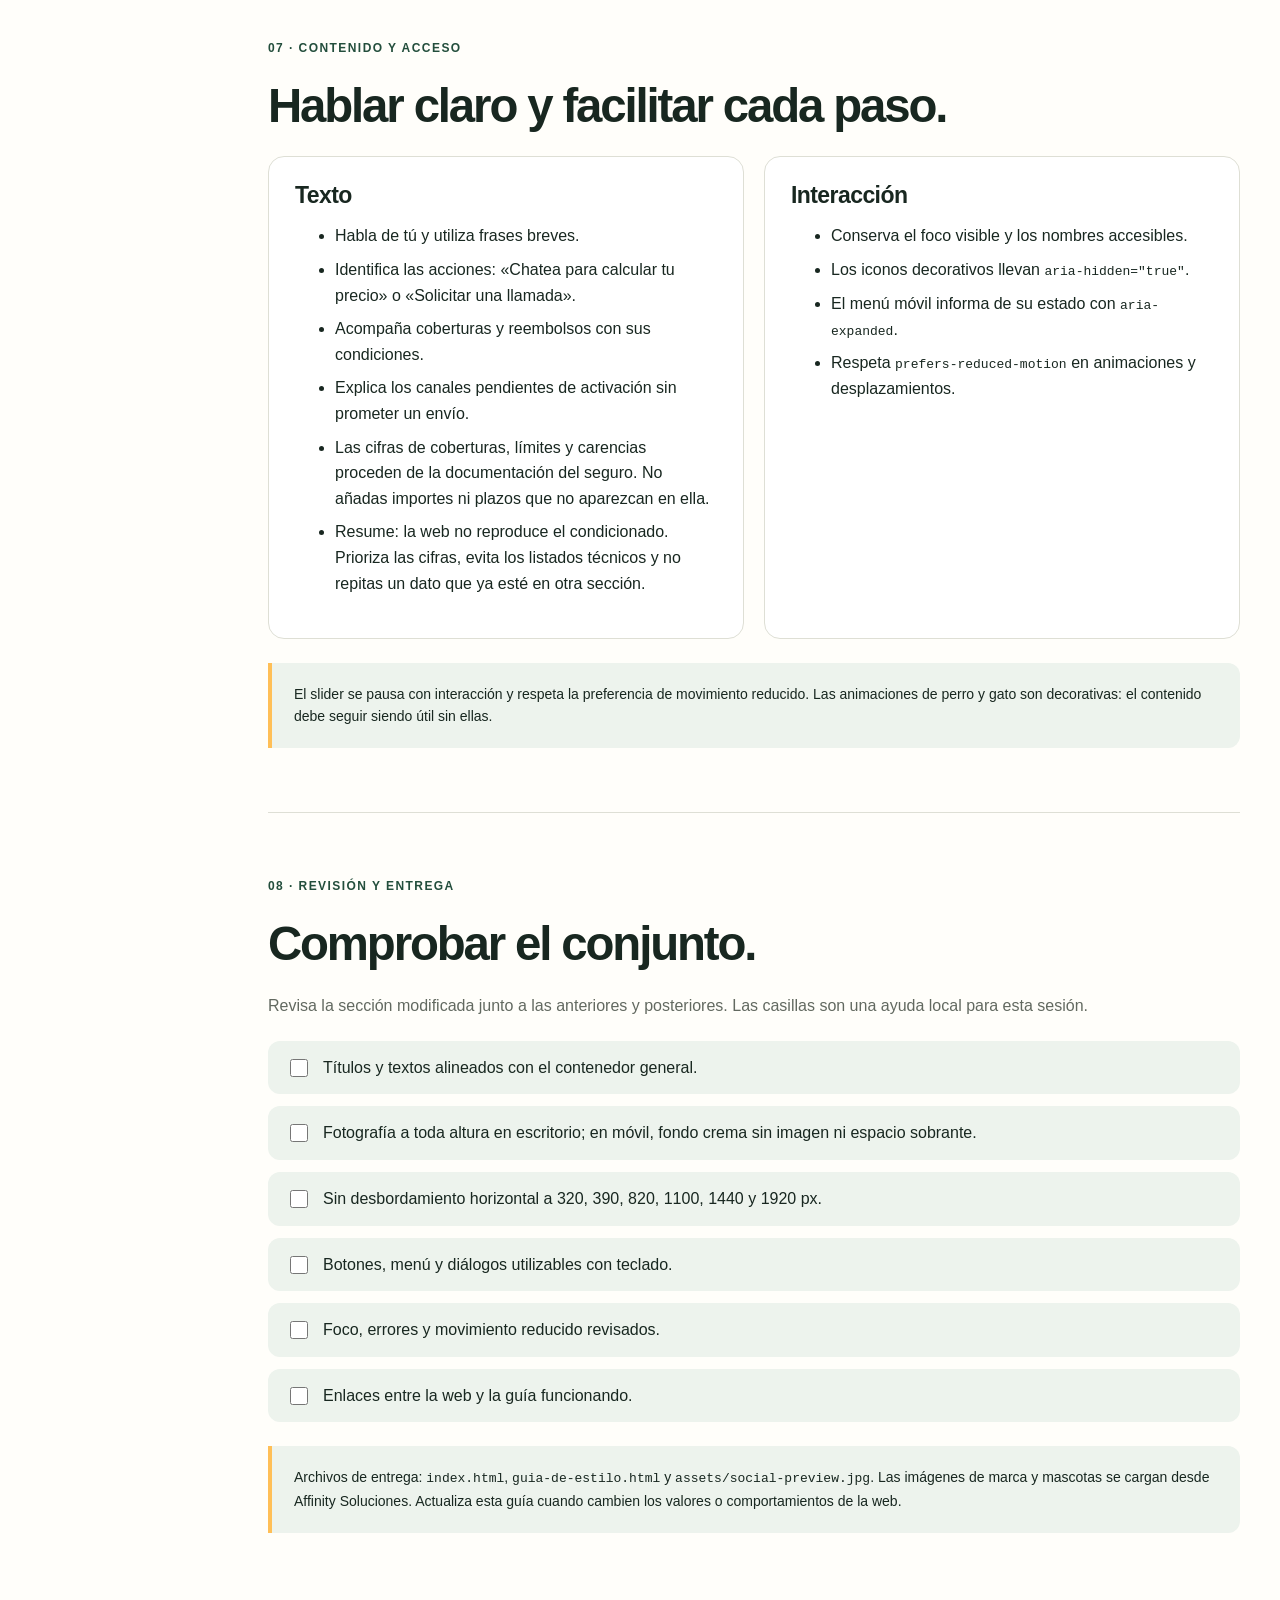
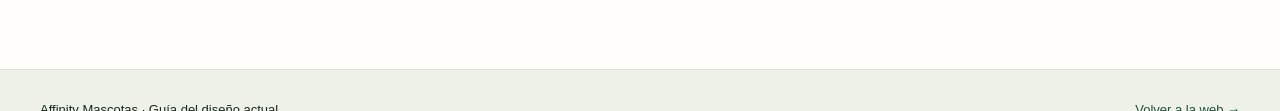
==== commit 0c207b2a: "Rework the liability section around the two customer profiles Rewrite the liability copy for a pre-c" ====
--- a/guia-de-estilo.html
+++ b/guia-de-estilo.html
@@ -41,7 +41,7 @@
 @media (max-width: 820px) {
   .container { width: calc(100% - 40px); }
 }</code></pre><p class="note">Radios: 10 px en campos, 16 px en contacto, 24 px en diálogos y 25 px en tarjetas informativas. Las acciones principales tienen extremos redondos, con radio de 100 px.</p></div></section>
-<section class="guide-section" id="seccion"><p class="eyebrow">02 · Secciones e imágenes</p><h2>Fotografía con espacio para leer.</h2><div class="card-grid"><article class="spec-card"><h3>Inicio</h3><p>Mascotas recortadas sobre formas orgánicas amarillas y verdes, con sombras suaves. El selector visible es «Perros / Gatos»; las flechas y el contador están ocultos. El mensaje de cada foto va en una tarjeta translúcida bajo la mascota, centrada sobre un eje desplazado a la derecha con <code>left:clamp(0px,13%,116px)</code> para acompañar al perro, centrada sin desplazamiento cuando la foto activa es la del gato y también hasta 820 px, con radio de 16 px y una barra amarilla de 32 × 4 px encima del texto. Un grupo de acciones etiquetado «Seguro de salud · Calcula tu precio por» con tres botones con icono: «Chat» en verde sólido, «Llamada» y «WhatsApp» con borde; abren el mismo diálogo que su tarjeta de ayuda. Bajo el selector, una tarjeta en <code>--paper</code> con filete interior amarillo, etiqueta «Responsabilidad civil», icono de escudo sobre <code>#ffe6b9</code>, el aviso «Responsabilidad civil para tu perro o tu gato.» y un botón con borde «Ver seguro» que lleva a «Precios»; en móvil el botón pasa a ancho completo. Después, separado por un filete, el aviso del Club Mascotas con los logotipos de las tiendas a color y a 38 px de alto (33 px en móvil), enlazados a la sección de ventajas.</p></article><article class="spec-card"><h3>Coberturas</h3><p>El bloque «Cómo se calcula lo que recibes» oculta su ejemplo con cifras tras el mismo botón («Ver ejemplo con cifras») y también es clicable. Toda la tarjeta de cobertura es clicable y alterna sus importes (cursor de mano y sombra suave al pasar el ratón); además lleva al pie un botón de ancho ajustado al texto «Mostrar importes y ejemplos», con borde <code>--hairline-strong</code>, texto verde, un círculo «€» sobre <code>#ffe6b9</code> a la izquierda y chevrón a la derecha (mismo estilo que «Te llamamos» del hero); al abrir pasa a fondo <code>--brand-soft</code> con borde verde, el «€» se invierte y el chevrón gira; por defecto solo se ven los actos cubiertos y, al pulsarlo, aparecen con la animación <code>limit-in</code> las cifras y ejemplos de esa tarjeta. Cada cobertura aparece una sola vez, con su importe al lado: cuatro tarjetas en crema <code>--paper</code> sobre fondo tintado («Consultas», «Cirugía, ingresos y tratamientos», «Pruebas de diagnóstico» y «Otros actos cubiertos»). El titular de cada tarjeta lleva a la derecha la unidad del límite en versalitas verdes; dentro, el acto y su detalle a la izquierda y la cifra en verde de marca (21 px) a la derecha, de mayor a menor. «Pruebas de diagnóstico» se marca con borde amarillo de 2 px por no tener importe máximo por acto. Sin fondos de color ni degradados. Debajo, «Condiciones de la póliza» con tres tarjetas de dato: límite anual, copagos y carencias. En móvil las tarjetas se apilan y el acto y su cifra siguen compartiendo fila, con la cifra alineada a la derecha. No hay desplazamiento horizontal.</p></article><article class="spec-card"><h3>Ayuda</h3><p>Va tras coberturas, sobre fondo crema <code>--paper</code>, con tres tarjetas en <code>--tint-soft</code> y borde <code>--line-soft</code>. En móvil pasan a una columna.</p></article><article class="spec-card"><h3>Cómo funciona</h3><p>Fondo crema con fotografía al borde derecho y a toda altura en escritorio. En móvil, se elimina la fotografía y el contenido se muestra sobre fondo crema uniforme.</p></article><article class="spec-card"><h3>Precios</h3><p>Presenta el seguro de Responsabilidad Civil y Asistencia como producto independiente del de salud: etiqueta «Responsabilidad civil y asistencia», titular con el nombre del seguro y una mini comparativa en <code>--paper</code> con dos tarjetas («Seguro de salud» en <code>--tint-soft</code> y «Responsabilidad civil y asistencia» en <code>--warm</code> con borde interior amarillo) más una nota de que se contratan por separado. Sobre fondo tintado, tras «Cómo funciona», con dos formas orgánicas decorativas detrás del contenido (amarillo <code>--accent</code> al 22 % arriba a la derecha y verde suave <code>#dce6d8</code> abajo a la izquierda), con los mismos radios que las del hero. Introducción en dos columnas: a la izquierda titular, texto breve y selector «Perros / Gatos»; a la derecha tres motivos («Lo exige la ley», «Un descuido sale caro», «Un veterinario a cualquier hora») con icono sobre <code>#ffe6b9</code>. Debajo, dos tarjetas en <code>--paper</code>: «Esencial» (39,90 €/año) y «Completo» (69,90 €/año, borde amarillo de 2 px), cada una con tres puntos clave, un botón con borde que despliega el detalle y un botón «Contratar» que enlaza a Línea Directa en pestaña nueva. Una nota final explica el traspaso a la aseguradora. Hasta 1050 px la introducción pasa a una columna; hasta 820 px las tarjetas se apilan.</p></article><article class="spec-card"><h3>Ventajas</h3><p>Texto, botón amarillo e ilustración a la izquierda; tarjeta de ofertas a la derecha. En móvil, los bloques se apilan.</p></article></div><div class="subsection"><h3>Reglas de «Cómo funciona»</h3><ul><li>90 px de espacio vertical en escritorio. En móvil, 56 px arriba y abajo, sin espacio reservado para fotografía.</li><li>Dos columnas de texto, con una reserva derecha de <code>clamp(200px,20vw,280px)</code> para la fotografía.</li><li>En escritorio, imagen proporcional a toda altura; puede recortarse horizontalmente. Entre 821 y 1599 px, la imagen se desplaza hacia la derecha con <code>calc(100% + clamp(48px,6vw,96px))</code> para despejar los pasos; parte del borde derecho queda fuera de la sección.</li><li>Hasta 1100 px se elimina la reserva lateral y se refuerza únicamente el fondo de la introducción. Los pasos no tienen fondo ni sombra propios.</li><li>Hasta 820 px, introducción y pasos se apilan sobre fondo crema limpio, sin sombras ni paneles translúcidos. La fotografía no se muestra y no ocupa espacio.</li><li>El degradado protege el contenido y deja visible el extremo derecho. Los pasos se integran directamente sobre el fondo de la sección, sin panel de color ni sombra.</li></ul><pre><code>/* Escritorio: imagen debajo del degradado */
+<section class="guide-section" id="seccion"><p class="eyebrow">02 · Secciones e imágenes</p><h2>Fotografía con espacio para leer.</h2><div class="card-grid"><article class="spec-card"><h3>Inicio</h3><p>Mascotas recortadas sobre formas orgánicas amarillas y verdes, con sombras suaves. El selector visible es «Perros / Gatos»; las flechas y el contador están ocultos. El mensaje de cada foto va en una tarjeta translúcida bajo la mascota, centrada sobre un eje desplazado a la derecha con <code>left:clamp(0px,13%,116px)</code> para acompañar al perro, centrada sin desplazamiento cuando la foto activa es la del gato y también hasta 820 px, con radio de 16 px y una barra amarilla de 32 × 4 px encima del texto. Un grupo de acciones etiquetado «Seguro de salud · Calcula tu precio por» con tres botones con icono: «Chat» en verde sólido, «Llamada» y «WhatsApp» con borde; abren el mismo diálogo que su tarjeta de ayuda. Bajo el selector, una tarjeta en <code>--paper</code> con filete interior amarillo, etiqueta «Responsabilidad civil», icono de escudo sobre <code>#ffe6b9</code>, el aviso «Responsabilidad civil para tu mascota.» y un botón con borde «Ver seguro» que lleva a «Precios»; en móvil el botón pasa a ancho completo. Después, separado por un filete, el aviso del Club Mascotas con los logotipos de las tiendas a color y a 38 px de alto (33 px en móvil), enlazados a la sección de ventajas.</p></article><article class="spec-card"><h3>Bloques de producto</h3><p>Las secciones se agrupan en dos bloques, uno por seguro, con una apertura idéntica para que se lean como productos distintos: barra ámbar de 34 × 5 px, antetítulo con el nombre de la compañía, título y entradilla, centrados sobre <code>760 px</code> y alineados a la izquierda hasta 820 px. El bloque <code>#seguro-salud</code> envuelve «Coberturas», «Ayuda» y «Cómo funciona», y no tiene banda de apertura propia: la cabecera de «Coberturas» hace de apertura (<code>.coverage-head</code> con <code>.product-heading</code>), con antetítulo «Affinity Mascotas», título «Seguro de salud para perros y gatos» y una sola entradilla que reúne el «qué cubre tu póliza, con cifras», el 80 %, el límite anual y el 20 % a cargo del cliente. El bloque de «Precios» («Línea Directa Aseguradora · Seguro de responsabilidad civil») usa la misma apertura sobre <code>--tint</code>. Dentro del bloque de salud, el antetítulo de «Ayuda» y «Cómo funciona» lleva el prefijo <code>.kicker-product</code> «Seguro de salud» en <code>--muted</code> seguido de un punto medio en <code>--hairline-strong</code>, y después el nombre de la sección en verde de marca. Es solo texto: no añade tarjetas ni tamaños de letra nuevos. Las entradillas y notas de ambas aperturas comparten <code>.section-lead</code> y <code>.section-note</code>.</p></article><article class="spec-card"><h3>Coberturas</h3><p>El bloque «Cómo se calcula lo que recibes» oculta su ejemplo con cifras tras el mismo botón («Ver ejemplo con cifras») y también es clicable. Toda la tarjeta de cobertura es clicable y alterna sus importes (cursor de mano y sombra suave al pasar el ratón); además lleva al pie un botón de ancho ajustado al texto «Mostrar importes y ejemplos», con borde <code>--hairline-strong</code>, texto verde, un círculo «€» sobre <code>#ffe6b9</code> a la izquierda y chevrón a la derecha (mismo estilo que «Te llamamos» del hero); al abrir pasa a fondo <code>--brand-soft</code> con borde verde, el «€» se invierte y el chevrón gira; por defecto solo se ven los actos cubiertos y, al pulsarlo, aparecen con la animación <code>limit-in</code> las cifras y ejemplos de esa tarjeta. Cada cobertura aparece una sola vez, con su importe al lado: cuatro tarjetas en crema <code>--paper</code> sobre fondo tintado («Consultas», «Cirugía, ingresos y tratamientos», «Pruebas de diagnóstico» y «Otros actos cubiertos»). El titular de cada tarjeta lleva a la derecha la unidad del límite en versalitas verdes; dentro, el acto y su detalle a la izquierda y la cifra en verde de marca (21 px) a la derecha, de mayor a menor. «Pruebas de diagnóstico» se marca con borde amarillo de 2 px por no tener importe máximo por acto. Sin fondos de color ni degradados. Debajo, «Condiciones de la póliza» con tres tarjetas de dato: límite anual, copagos y carencias. En móvil las tarjetas se apilan y el acto y su cifra siguen compartiendo fila, con la cifra alineada a la derecha. No hay desplazamiento horizontal.</p></article><article class="spec-card"><h3>Ayuda</h3><p>Va tras coberturas, sobre fondo crema <code>--paper</code>, con tres tarjetas en <code>--tint-soft</code> y borde <code>--line-soft</code>. En móvil pasan a una columna.</p></article><article class="spec-card"><h3>Cómo funciona</h3><p>Fondo crema con fotografía al borde derecho y a toda altura en escritorio. En móvil, se elimina la fotografía y el contenido se muestra sobre fondo crema uniforme.</p></article><article class="spec-card"><h3>Precios</h3><p>Presenta el seguro de responsabilidad civil de Línea Directa Aseguradora como producto independiente del de salud. Sobre fondo tintado, tras «Cómo funciona», con una sola forma orgánica decorativa detrás del contenido (amarillo <code>--accent</code> al 16 % arriba a la derecha). Titular único centrado (a la izquierda hasta 820 px): antetítulo «Línea Directa Aseguradora», título «Seguro de responsabilidad civil», entradilla «Elige la modalidad que mejor se adapte a tus necesidades.» y una nota que resume la obligación legal, el precio único por raza y el enlace al seguro de salud. Sin selector «Perros / Gatos»: los textos hablan de «mascota» en genérico. Debajo, dos tarjetas en <code>--paper</code> de igual altura: «Esencial» (39,90 €/año) y «Completo» (69,90 €/año, borde amarillo de 2 px). Cada tarjeta lleva, en este orden, etiqueta y precio separados por un filete, titular de la cobertura, subtítulo, un recuadro en <code>--tint-soft</code> con el perfil al que se dirige, tres puntos clave con ✓, el desplegable «Ver el detalle de las coberturas» —la misma píldora que «Mostrar importes y ejemplos» de Coberturas: ancho ajustado al texto, 44 px de alto, borde <code>--hairline-strong</code> sobre <code>--paper</code>, insignia circular de 26 px con icono de lista sobre <code>#ffe6b9</code> a la izquierda y chevrón a la derecha; al abrir pasa a borde verde y fondo <code>--brand-soft</code>, la insignia se invierte a verde con el icono en blanco y el chevrón gira 180º— que despliega un panel en <code>--tint-soft</code> con «¿Qué incluye?» y «¿Qué no incluye?», cuyos puntos entran con la animación <code>limit-in</code>. Las dos etiquetas del botón («Ver» y «Ocultar el detalle de las coberturas») miden casi lo mismo para que no salte de ancho; hasta 820 px ocupa la fila completa con el chevrón alineado a la derecha, los requisitos de la mascota y una única llamada a la acción «Contratar» a pie de tarjeta: con borde en el Esencial y en verde sólido en el Completo. Los requisitos llevan <code>margin-top:auto</code> para que los dos botones queden alineados aunque un desplegable esté abierto. Los tamaños de letra de la sección salen de la escala <code>--fs-xs</code> a <code>--fs-2xl</code> definida en <code>:root</code>. Una nota final explica el traspaso a la aseguradora. Hasta 820 px las tarjetas se apilan y los textos se alinean a la izquierda.</p></article><article class="spec-card"><h3>Ventajas</h3><p>Texto, botón amarillo e ilustración a la izquierda; tarjeta de ofertas a la derecha. En móvil, los bloques se apilan.</p></article></div><div class="subsection"><h3>Reglas de «Cómo funciona»</h3><ul><li>90 px de espacio vertical en escritorio. En móvil, 56 px arriba y abajo, sin espacio reservado para fotografía.</li><li>Dos columnas de texto, con una reserva derecha de <code>clamp(200px,20vw,280px)</code> para la fotografía.</li><li>En escritorio, imagen proporcional a toda altura; puede recortarse horizontalmente. Entre 821 y 1599 px, la imagen se desplaza hacia la derecha con <code>calc(100% + clamp(48px,6vw,96px))</code> para despejar los pasos; parte del borde derecho queda fuera de la sección.</li><li>Hasta 1100 px se elimina la reserva lateral y se refuerza únicamente el fondo de la introducción. Los pasos no tienen fondo ni sombra propios.</li><li>Hasta 820 px, introducción y pasos se apilan sobre fondo crema limpio, sin sombras ni paneles translúcidos. La fotografía no se muestra y no ocupa espacio.</li><li>El degradado protege el contenido y deja visible el extremo derecho. Los pasos se integran directamente sobre el fondo de la sección, sin panel de color ni sombra.</li></ul><pre><code>/* Escritorio: imagen debajo del degradado */
 background-position: center, right center;
 background-size: 100% 100%, auto 100%;
 background-repeat: no-repeat;</code></pre><figure class="asset"><img src="https://www.affinitysoluciones.com/wp-content/uploads/2026/09/enfermera-perrito.png" alt="Profesional veterinaria con un perro, sobre formas azules y amarillas" width="1520" height="1080" loading="lazy"><figcaption>Recurso original de «Cómo funciona». En escritorio actúa como fondo decorativo y en móvil se oculta; aquí se muestra completo para identificarlo.</figcaption></figure><p class="note">Hasta 820 px, utiliza background-image: none. Mantén el fondo crema uniforme y elimina cualquier espacio o elemento decorativo reservado para la fotografía.</p></div></section>
